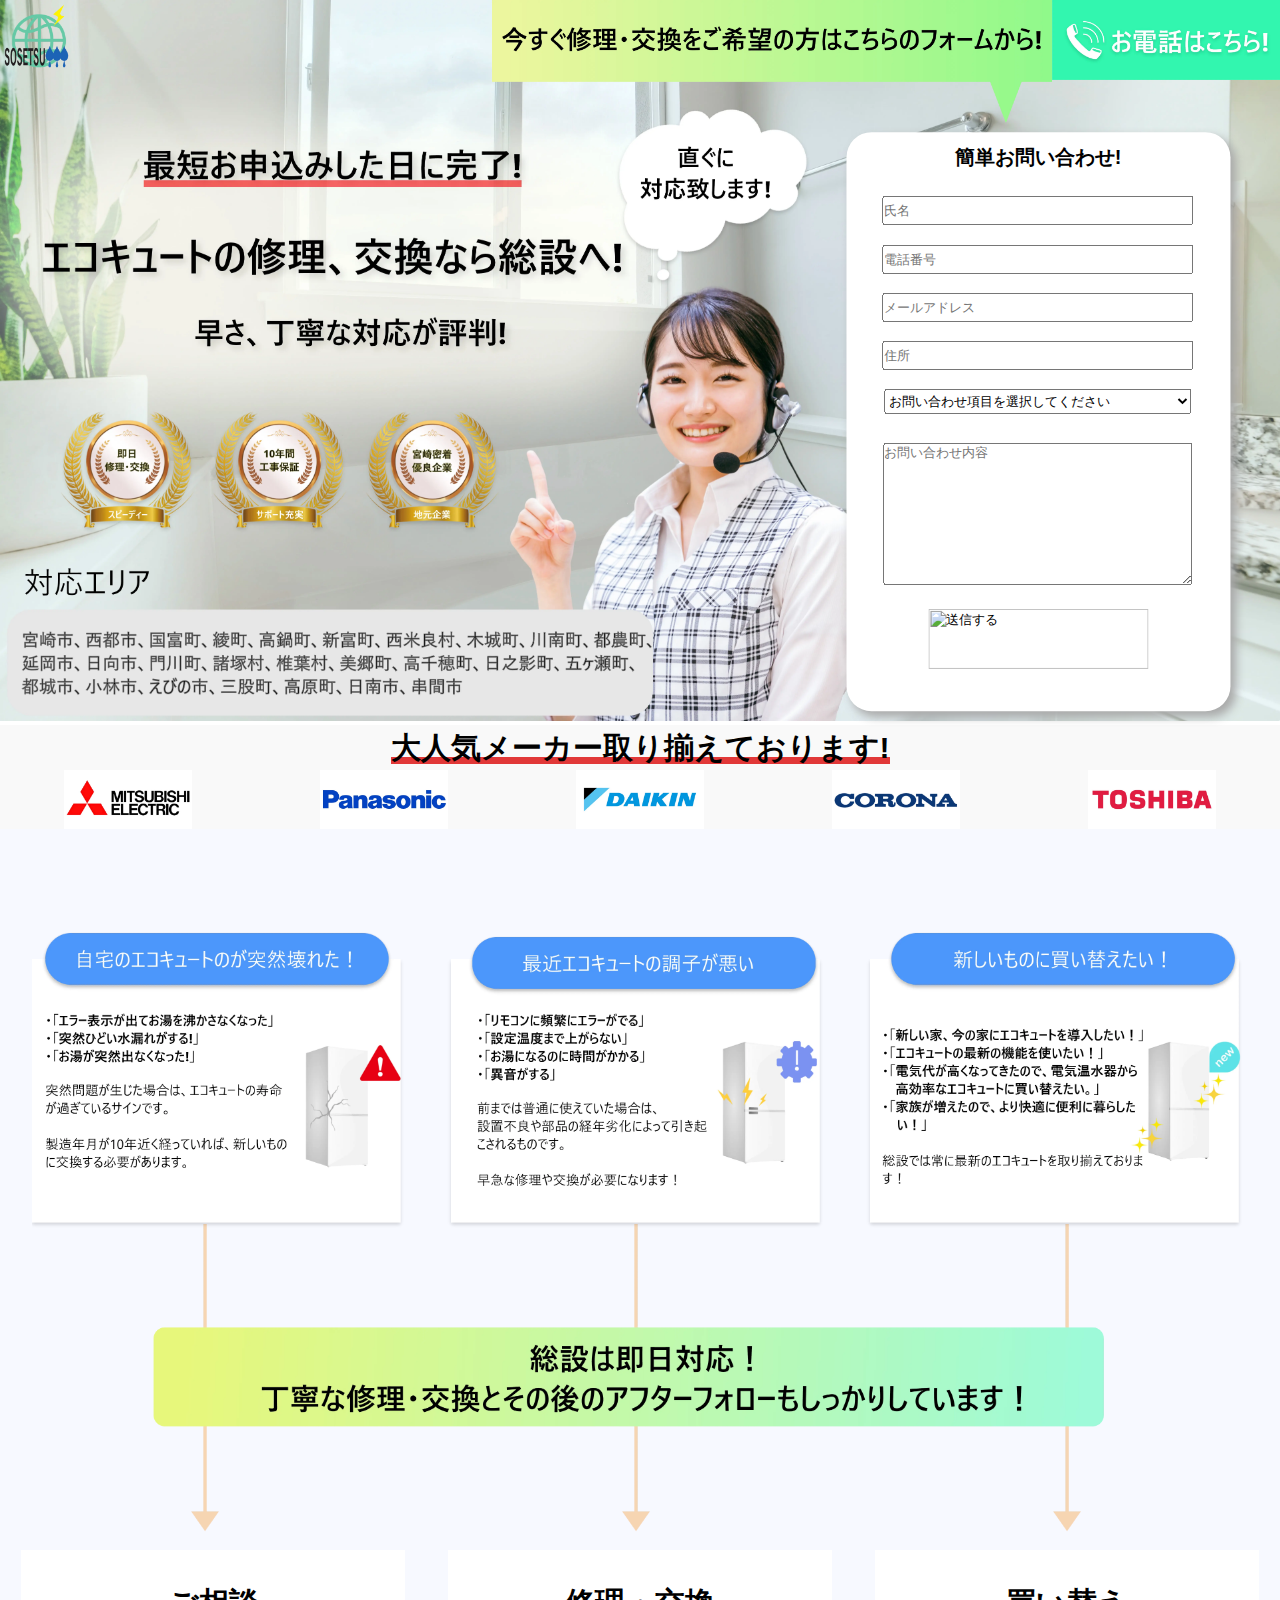
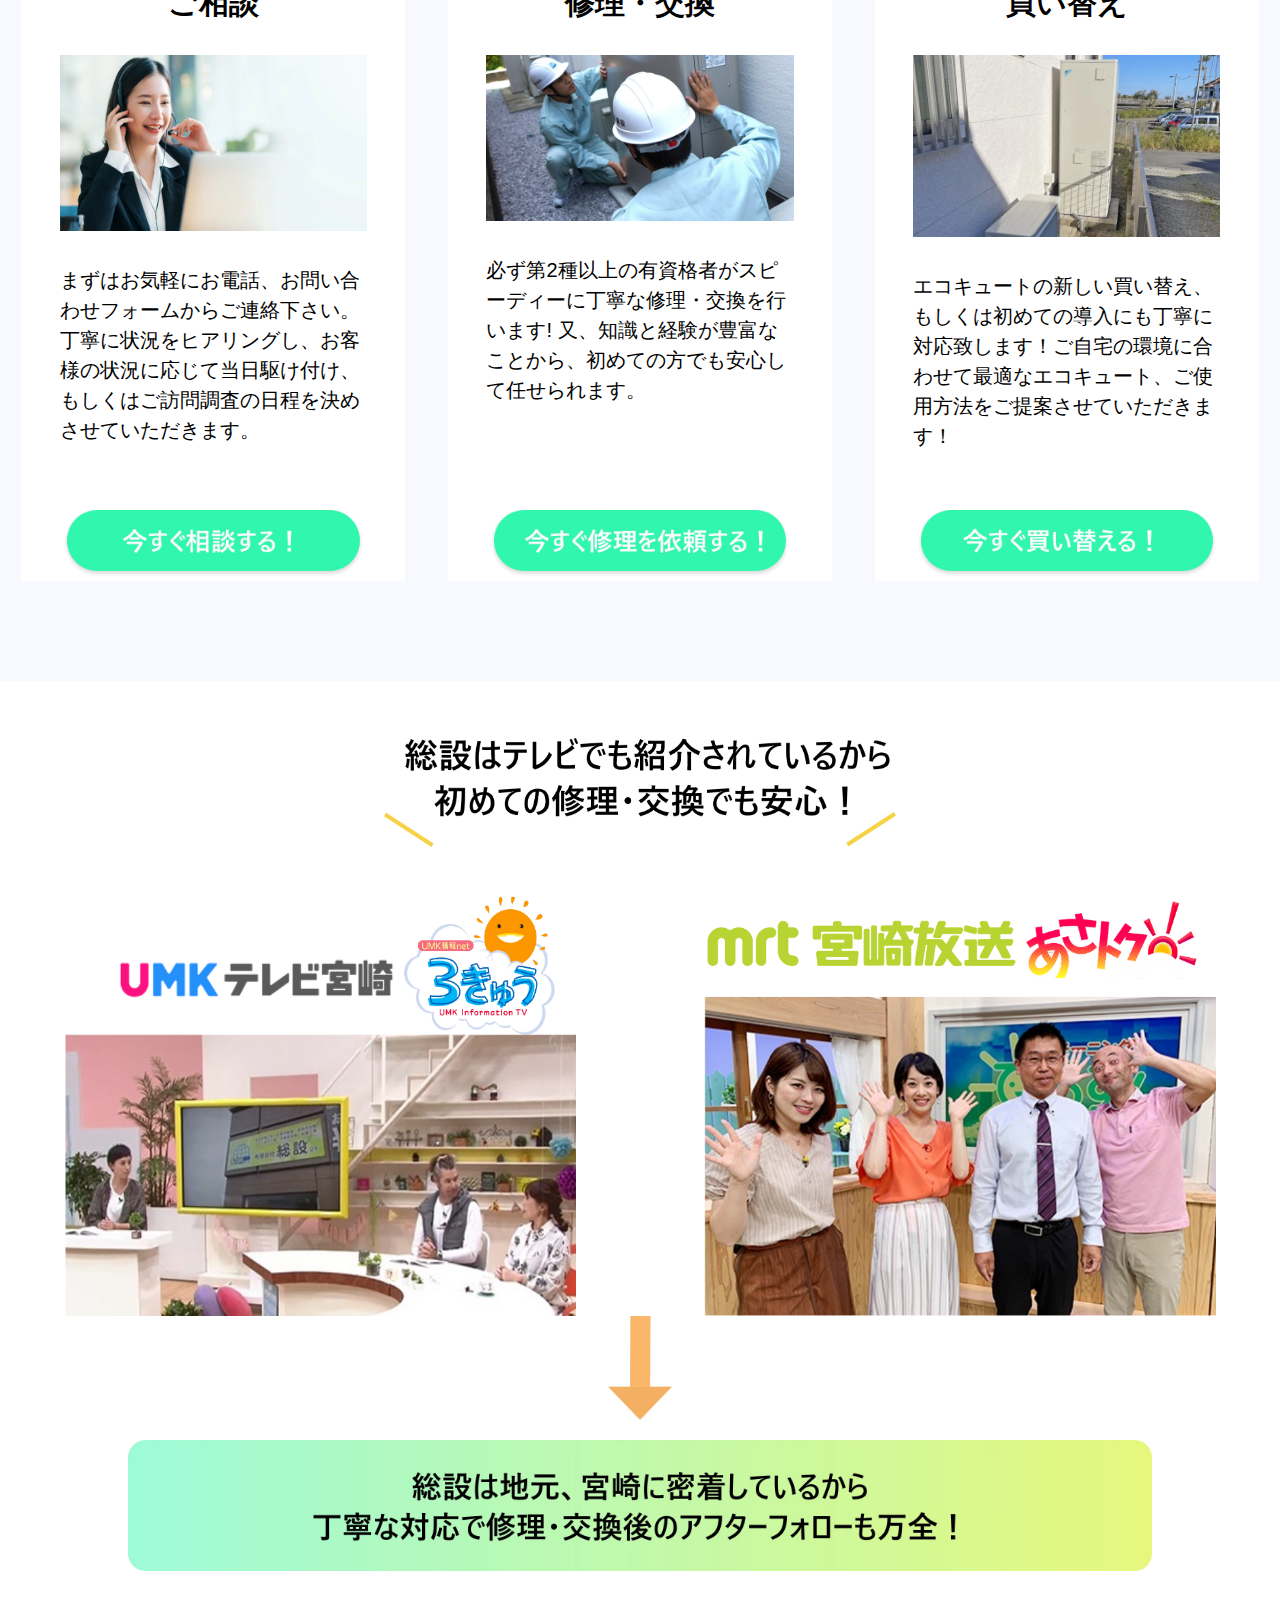
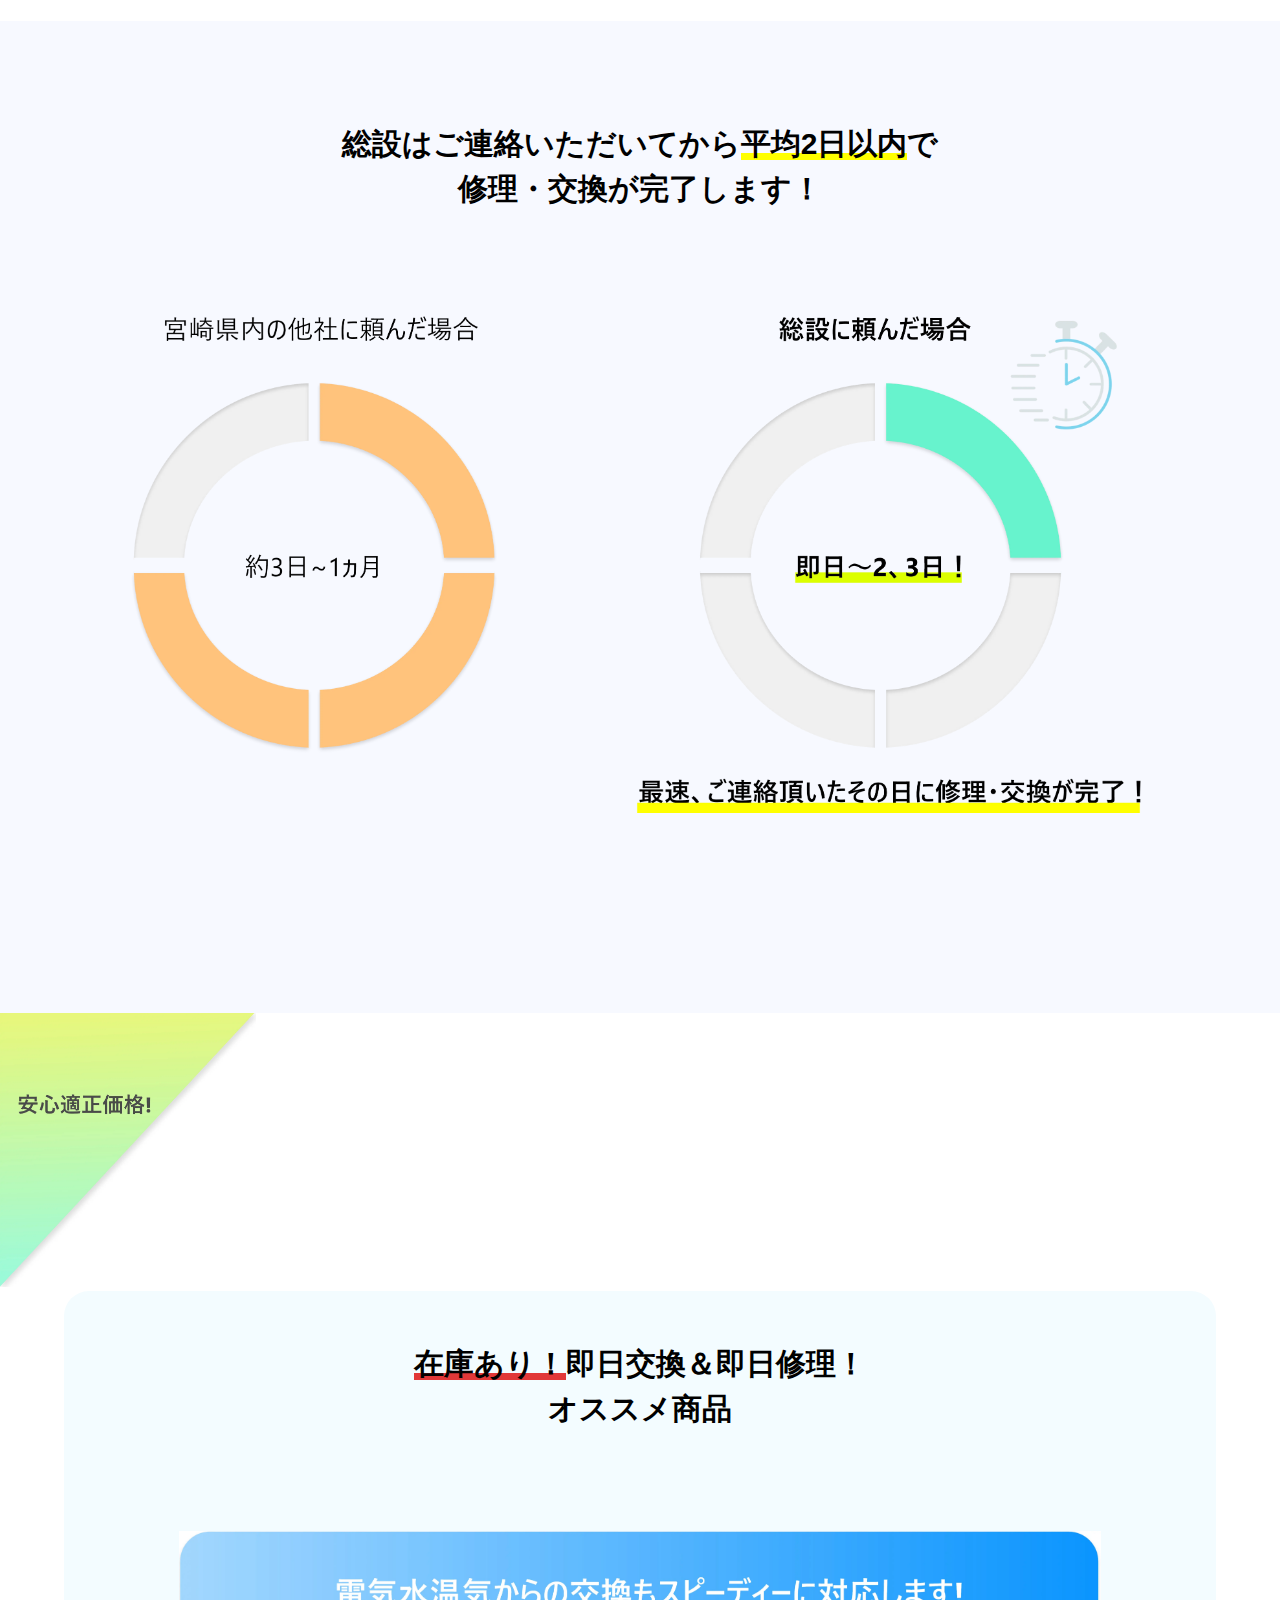
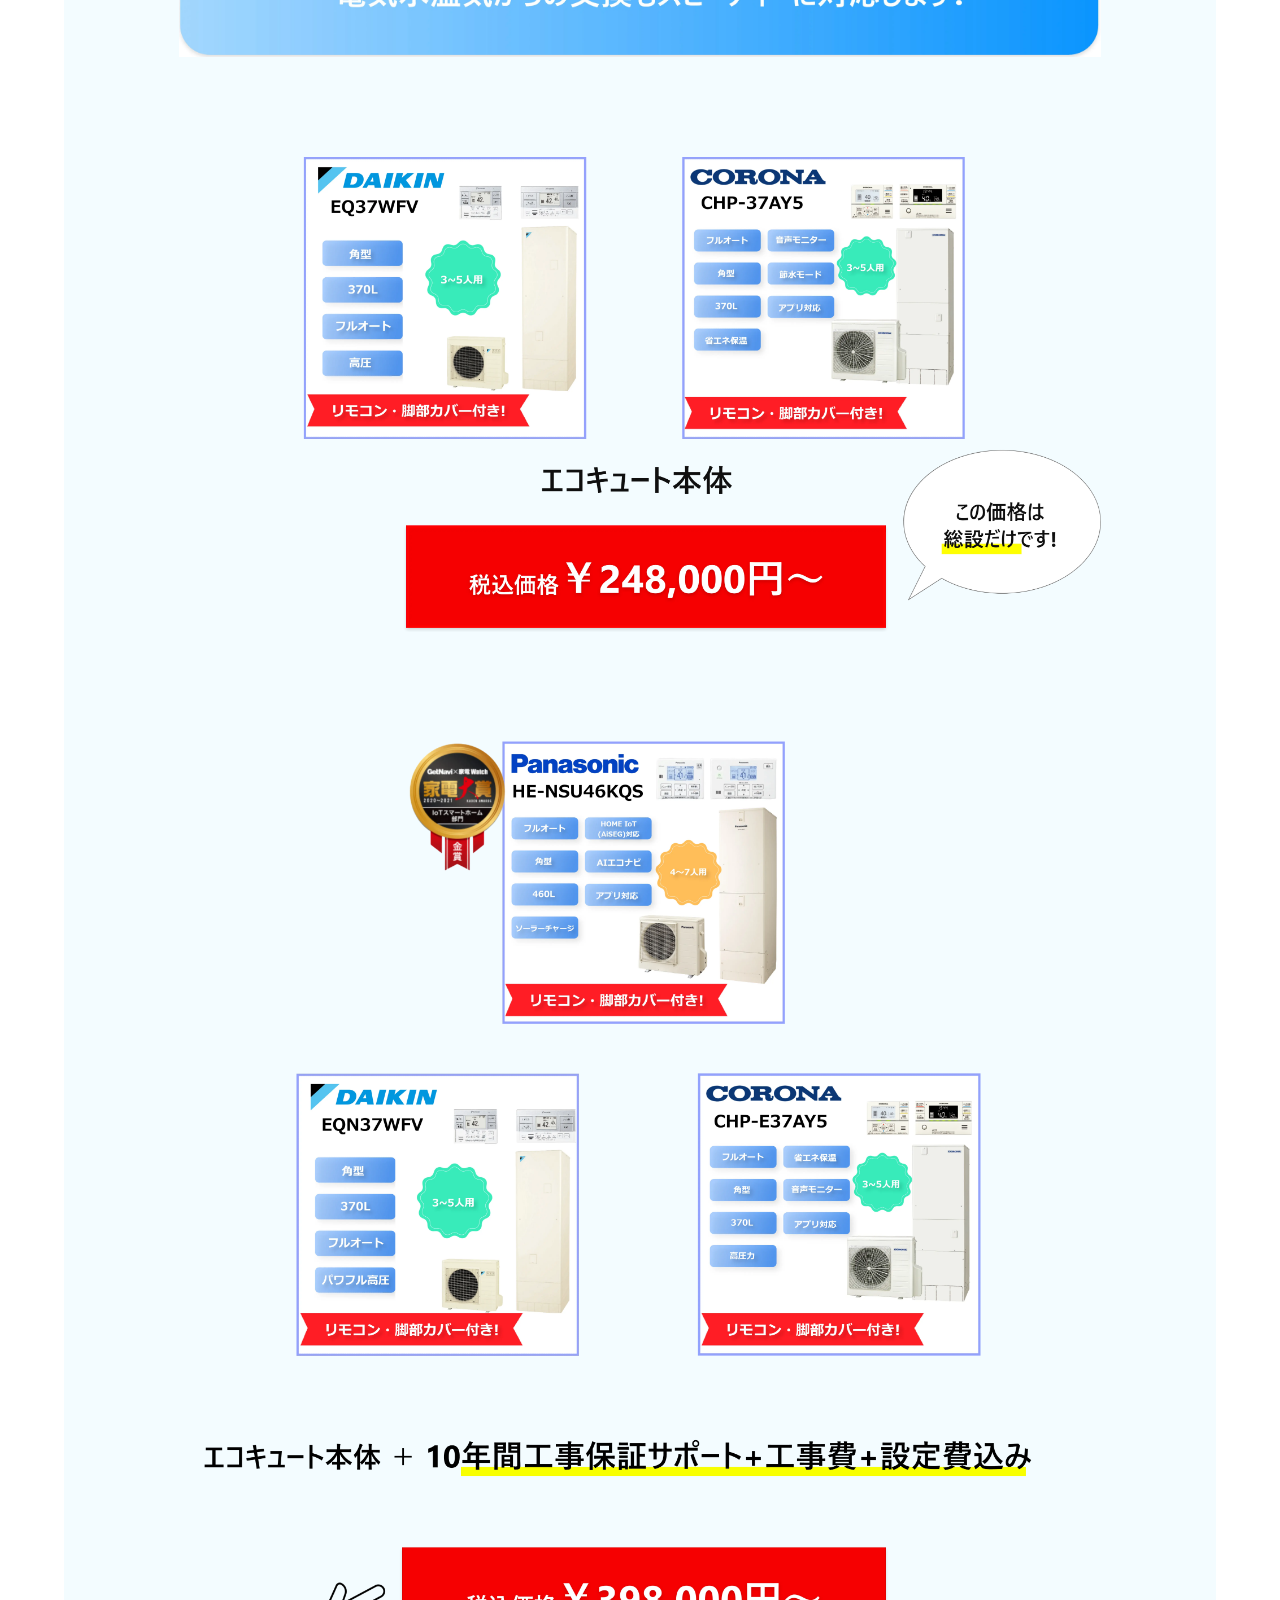
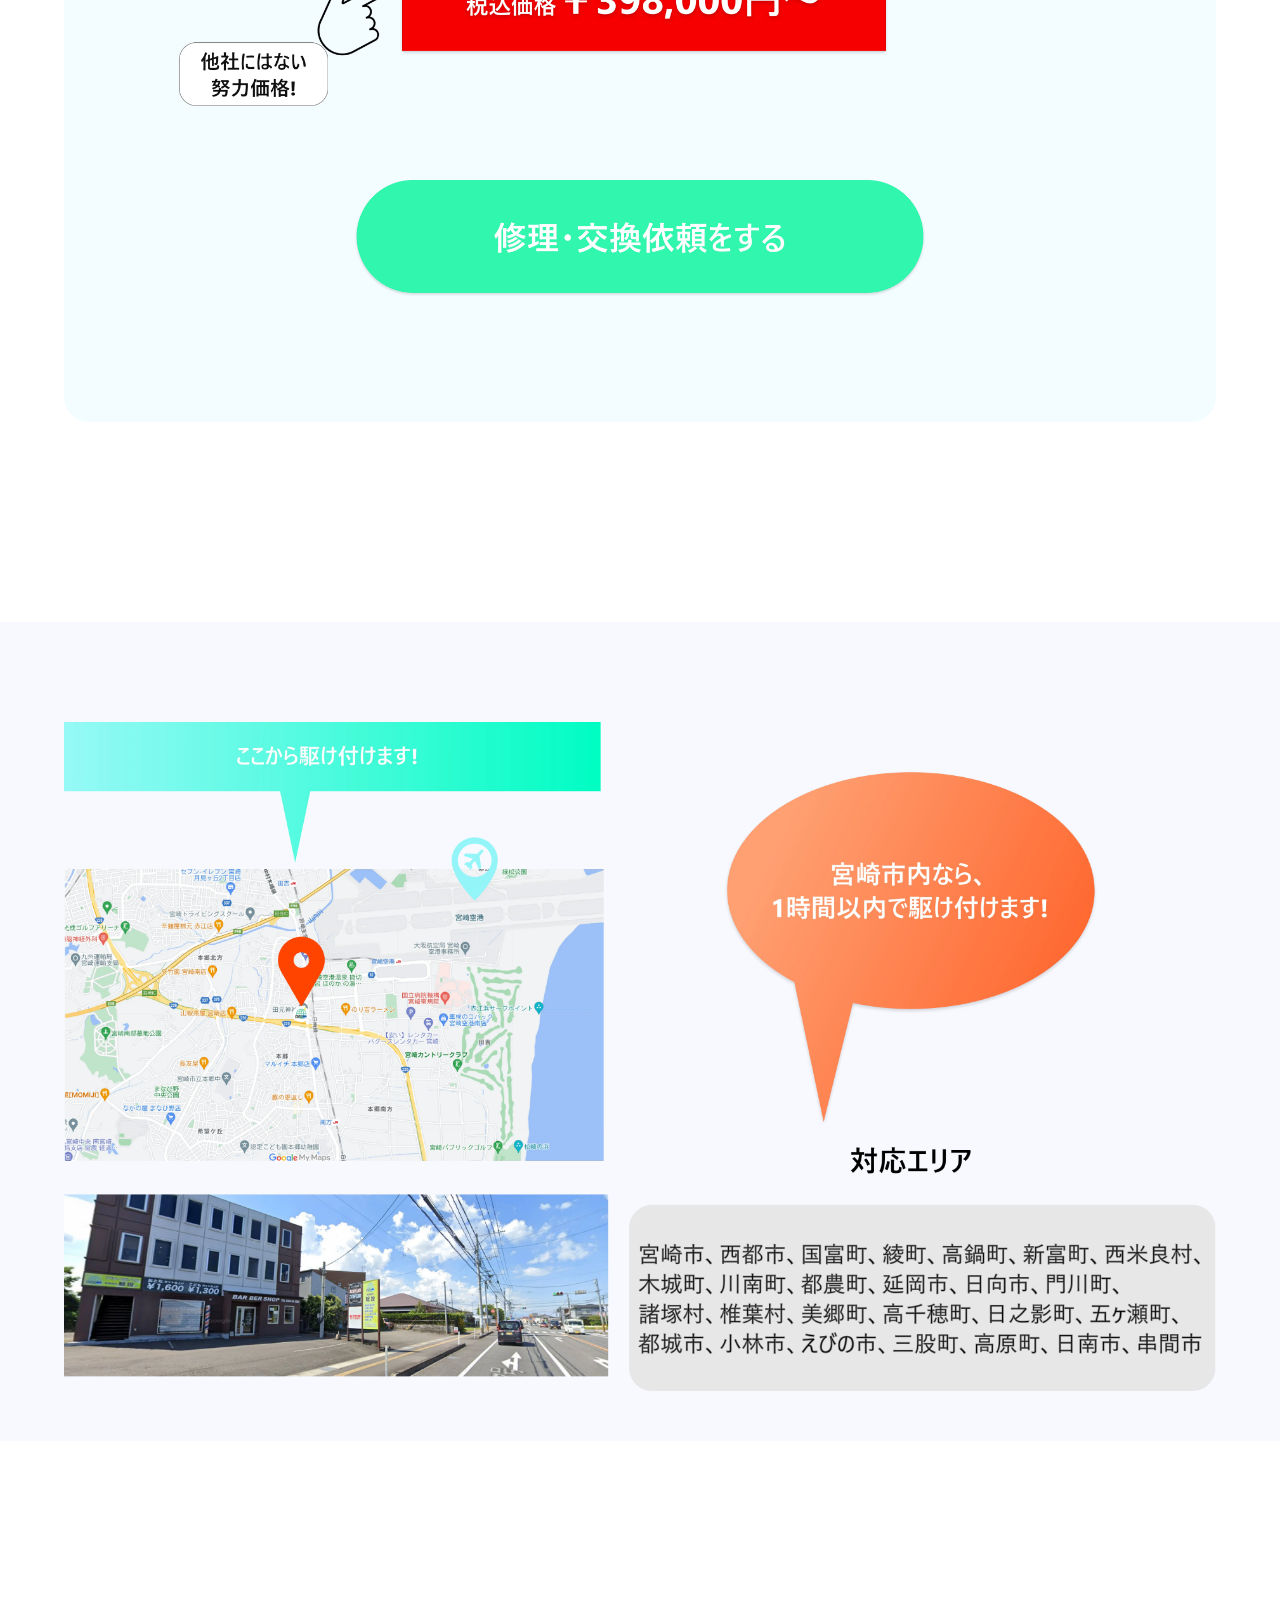
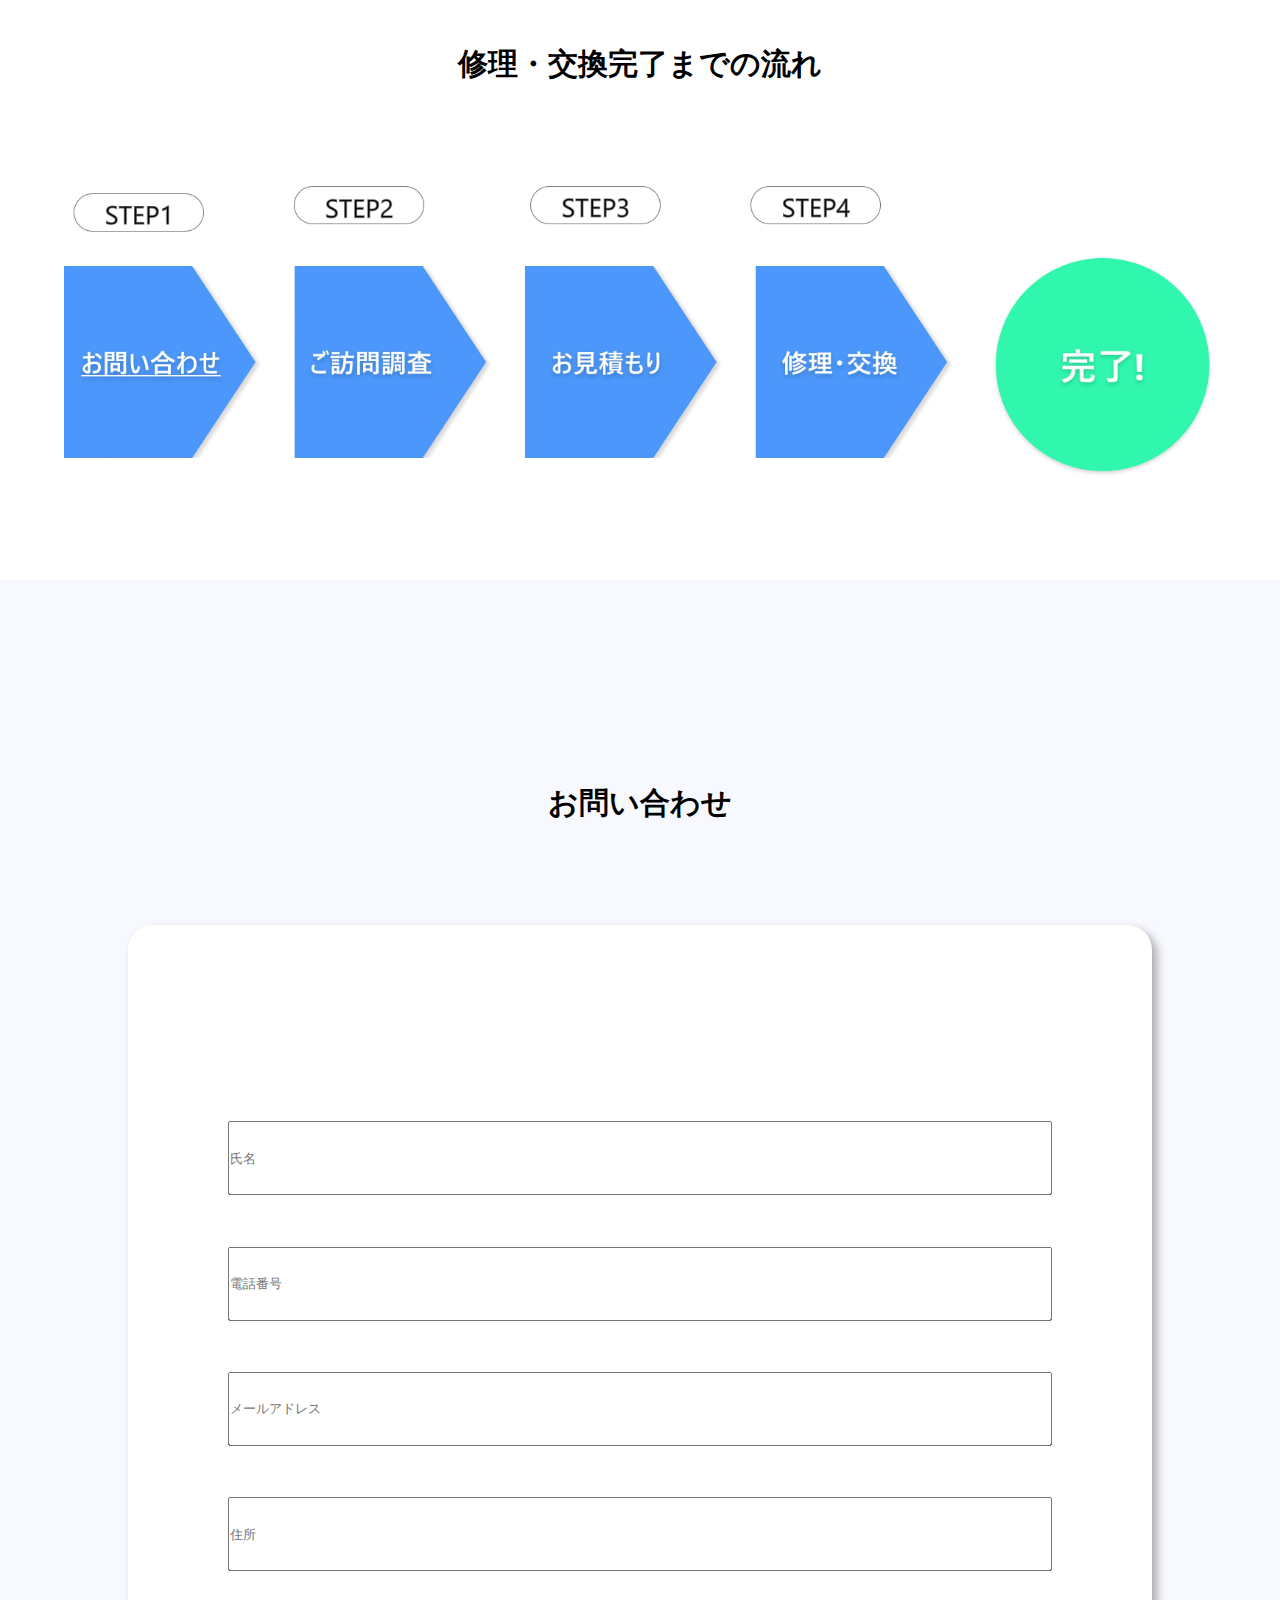
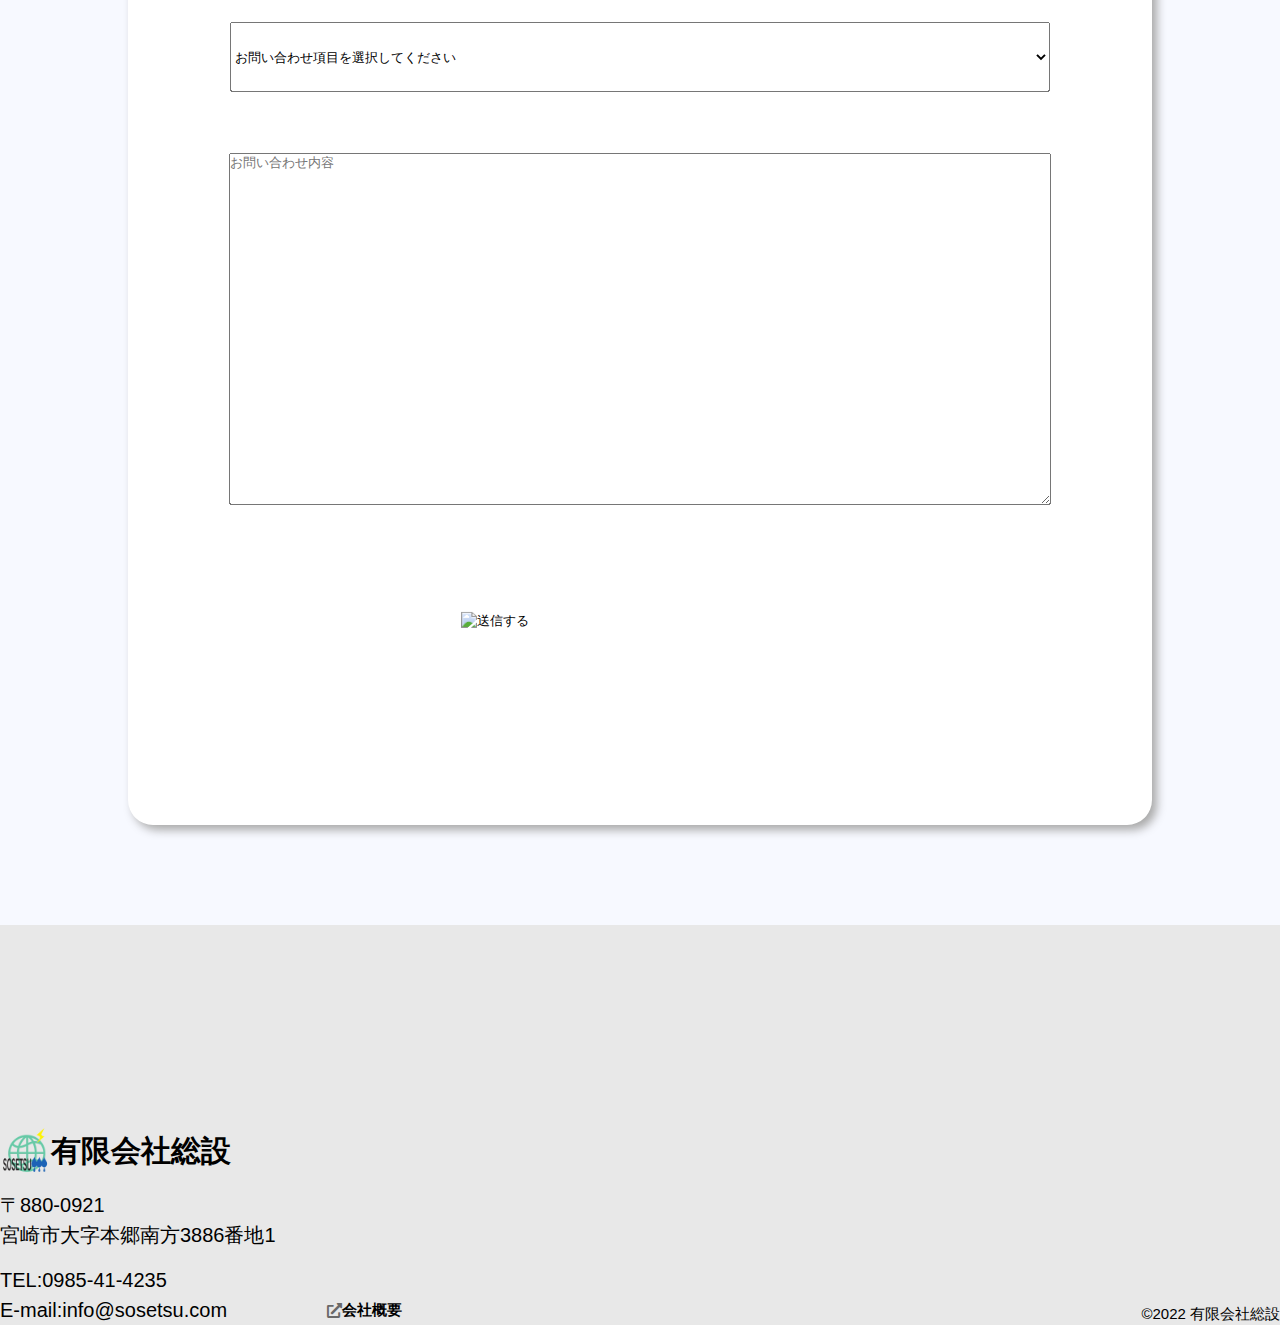
==== index.html @ 05985a40 "Add files via upload" ====
<!DOCTYPE html>
<html lang="en">
<head>
    <meta charset="UTF-8">
    <meta http-equiv="X-UA-Compatible" content="IE=edge">
    <meta name="viewport" content="width=device-width">
    <title>Document</title>
    <link rel="stylesheet" href="css/html5-reset.css"> 
    <link rel="stylesheet" href="css/index.css">
    <link rel="stylesheet" href="css/responsive.css">
    <link rel="stylesheet" href="https://cdnjs.cloudflare.com/ajax/libs/font-awesome/5.11.0/css/all.min.css"/>
</head>
<body>
    



<div class="fastview">
    <img src="images/logo.webp" class="logo">
<header>
   
    <div class="fastview-right">
        <img src="images/firstview-speechbubble.webp" class="firstview-speechbubble">
        <a href="tel:0985-41-4235"><img src="images/cv-phone-firstview.webp" class="cv-phone-firstview"></a>
    </div>
    <div class="fastview-right-sp">
        <a href="tel:0985-41-4235"><img src="images/cv-phone-sp.webp" class="cv-phone-sp"></a>
        <a href="#ca-contact"><img src="images/cv-fv-sp.webp" class="cv-fv-sp"></a>
    </div>
</header>



   <img src="images/fastview.webp" class="pic-fastview">
   <img src="images/fastview-sp.webp" class="pic-fastview-sp">

   <div class="fv-contact">
    <p class="title-fv-contact">簡単お問い合わせ!</p>
    <form  method="post" class="fv-form" action="mail.php" >

    <div class="fv-form-name">
        <input type="text" id="userName"  class="fv-userName" name="お名前" required="required"  placeholder="氏名">
    </div>

    <div class="fv-phone-number">
        <input type="tell" id="tell"  class="fv-tell" name="TEL"   placeholder="電話番号">
    </div>

    <div class="fv-form-mail">
        <input type="email" id="email"  class="fv-email" name="メールアドレス" required="required"  placeholder="メールアドレス">
    </div>

    <div class="fv-address">
        <input type="text" id="address" class="fv2-address" name="住所"  placeholder="住所">
    </div>
  
    <select name="example" class="fv-select" required>
        <option value="">お問い合わせ項目を選択してください</option>
        <option>選択肢のサンプル1</option>
        <option>選択肢のサンプル2</option>
        <option>選択肢のサンプル3</option>
        <option>選択肢のサンプル4</option>
        <option>選択肢のサンプル5</option>
        </select>

    <div class="fv-form-contens">
      <textarea id="content" class="fv-content" name="" required="required" placeholder="お問い合わせ内容"></textarea>
    </div>

    <div class="fv-p-form__btn">
      <input type="image"  src="images/fv-form-btn.webp" value="送信する" class="fv-form-btn btn-green-color formBtn" id="confirmBtn">
    </div>

    </form>
</div>


</div>








<div class="maker-area">
    <p class="title-maker-box"><span class="underline-red">大人気メーカー取り揃えております!</span></p>

    <div class="maker-box">
        <img src="images/maker-mitubishi.webp" class="maker-logo">
        <img src="images/maker-panasonic.webp" class="maker-logo">
        <img src="images/maker-daikin.webp" class="maker-logo">
        <img src="images/maker-corona.webp" class="maker-logo">
        <img src="images/maker-toshiba.webp" class="maker-logo">
    </div>
</div>




<div class="contact-area-sp">
<img src="images/speechbubble-sp.webp" class="pic-speechbubble-sp">

<div class="contact-sp">
    <p class="title-contact-sp">簡単お問い合わせ!</p>
    <form  method="post" class="form-sp" action="mail.php" >

    <div class="form-name-sp">
        <input type="text" id="userName"  class="userName-sp" name="お名前" required="required"  placeholder="氏名">
    </div>

    <div class="phone-number-sp">
        <input type="tell" id="tell"  class="tell-sp" name="TEL"   placeholder="電話番号">
    </div>

    <div class="form-mail-sp">
        <input type="email" id="email"  class="email-sp" name="メールアドレス" required="required"  placeholder="メールアドレス">
    </div>

    <div class="address1-sp">
        <input type="text" id="address" class="address-sp" name="住所"  placeholder="住所">
    </div>
  
    <select name="example" class="select-sp" required>
        <option value="">お問い合わせ項目を選択してください</option>
        <option>エコキュートの修理に関して</option>
                <option>エコキュートの交換に関して</option>
                <option>エコキュートの買い替えに関して</option>
                <option>電気水温気からの交換に関して</option>
                <option>その他ご相談</option>
        </select>

    <div class="form-contens-sp">
      <textarea id="content" class="content-sp" name="" required="required" placeholder="お問い合わせ内容"></textarea>
    </div>

    <div class="p-form__btn-sp">
      <input type="image" src="images/form-btn-sp.png" value="送信する" class="form-btn-sp btn-green-color formBtn" id="confirmBtn">
    </div>

    </form>
</div>




</div>





<section id="service-area">
    <img src="images/problem-for-solution.webp" class="problem-for-solution">
    <img src="images/problem-for-solution-sp.webp" class="problem-for-solution-sp">
<div class="service-box">

    <div class="service-box-item">
        <h3 class="service-title">ご相談</h3>
        <img src="images/service1.webp" class="pic-service">
        <p class="service-description">まずはお気軽にお電話、お問い合わせフォームからご連絡下さい。丁寧に状況をヒアリングし、お客様の状況に応じて当日駆け付け、もしくはご訪問調査の日程を決めさせていただきます。
        </p>
        <a href="#ca-contact"><img src="images/cv-service1.webp" class="cv-service"></a>
    </div>

    <div class="service-box-item">
        <h3 class="service-title">修理・交換</h3>
        <img src="images/service2.webp" class="pic-service">
        <p class="service-description">必ず第2種以上の有資格者がスピーディーに丁寧な修理・交換を行います!
            又、知識と経験が豊富なことから、初めての方でも安心して任せられます。
            </p>
            <a href="#ca-contact"><img src="images/cv-service2.webp" class="cv-service"></a>
    </div>

    <div class="service-box-item">
        <h3 class="service-title">買い替え</h3>
        <img src="images/service3.webp" class="pic-service">
        <p class="service-description">エコキュートの新しい買い替え、もしくは初めての導入にも丁寧に対応致します！ご自宅の環境に合わせて最適なエコキュート、ご使用方法をご提案させていただきます！</p>
        <a href="#ca-contact"><img src="images/cv-service3.webp" class="cv-service"></a>
    </div>

</div>
</section>

<section id="introduce-area">
    <img src="images/title-introduce.webp" class="title-introduce">
    <div class="pic-introduce-box">
        <img src="images/umk.png" class="pic-introduce">
        <img src="images/mrt.png" class="pic-introduce">
    </div>
    <img src="images/pic-introduce-sp.webp" class="pic-introduce-sp">

    <img src="images/down-arrow-orange.webp" class="down-arrow-orange">

  <img src="images/text-summary-point.webp" class="pic-text-summary-point">

</section>


<section id="strong-point">
    <h2 class="section-title-strong-point">総設はご連絡いただいてから<span class="underline-yellow">平均2日以内</span>で<br>修理・交換が完了します！</h2>
<img src="images/time-strongpoint.webp" class="pic-time">
</section>


<section id="introduce-product">
<img src="images/triangle-introduce-product.webp" class="triangle-introduce-product">

<div class="inner-introduce-product">

<h2 class="section-title-introduce-product"><span class="underline-red">在庫あり！</span>即日交換＆即日修理！<br>オススメ商品</h2>
<img src="images/summary-introduce-product.webp" class="summary-introduce-product">
<img src="images/pic-main-introduce-product.webp" class="pic-main-introduce-product">

<a href="#ca-contact"><img src="images/btn-cv.webp" class="btn-cv"></a>

</div>
</section>


<section id="map-area">
<img src="images/pic-map-area.webp" class="pic-map-area">
<img src="images/pic-map-area-sp.webp" class="pic-map-area-sp">
</section>


<section id="flow">
   <h2 class="section-title-flow">修理・交換完了までの流れ</h2>
   <img src="images/pic-flow.webp" class="pic-flow">
    </section>

    <section id="contact">
        <h2 class="section-title-contact">お問い合わせ</h2>

        <div class="ca-contact" id="ca-contact">
            <form  method="post" class="ca-form" action="mail.php" >
    
            <div class="ca-form-name">
                <input type="text" id="userName" class="ca-userName" name="お名前" required="required"  placeholder="氏名">
            </div>
    
            <div class="ca-phone-number">
                <input type="tell" id="tell" class="ca-tell" name="TEL"   placeholder="電話番号">
            </div>
    
            <div class="ca-form-mail">
                <input type="email" id="email" class="ca-email" name="メールアドレス" required="required"  placeholder="メールアドレス">
            </div>
    
            <div class="ca-address">
                <input type="text" id="address" class="ca2-address" name="住所"  placeholder="住所">
            </div>
          
            <select class="ca-select" name="example" required>
                <option value="">お問い合わせ項目を選択してください</option>
                <option>エコキュートの修理に関して</option>
                <option>エコキュートの交換に関して</option>
                <option>エコキュートの買い替えに関して</option>
                <option>電気水温気からの交換に関して</option>
                <option>その他ご相談</option>
                </select>

            <div class="ca-form-contens">
              <textarea id="content"  class="ca-content" name="" required="required" placeholder="お問い合わせ内容"></textarea>
            </div>
    
            <div class="ca-p-form__btn">
              <input type="image" src="images/ca-form-btn.webp" value="送信する" class="ca-form-btn btn-green-color formBtn" id="confirmBtn">
            </div>
      
            </form>
        </div>
         </section>


<footer>
    <div class="footer-left">
        <div class="flex-footer1">
        <img src="images/logo.webp" class="logo-footer">
        <p class="company-name">有限会社総設</p>
    </div>
        <br>
        <p class="access">〒880-0921
            <br>宮崎市大字本郷南方3886番地1</p>
            <br>
        <p class="tel-number"><a href="tel:0985-41-4235">TEL:0985-41-4235</a></p>

        <div class="flex-footer2">
            <p class="e-mail-address"><a href="mailto:info@sosetsu.com">E-mail:info@sosetsu.com</a></p>
            <a href="https://www.sosetsu.com/about/"><span class="sp-footer-bottom"><i class="fas fa-external-link-alt"></i><p class="rink">会社概要</p></span></a>
        </div>

    </div>

    <p class="copyright">&copy;2022 有限会社総設</p>

</footer>



<!--[if lt IE 9]>
<script src="js/html5.js"></script>
<![endif]-->
<script src="js/jquery-3.6.1.min.js"></script>
<script src="js/index.js"></script>
</body>
</html>
---- css/index.css ----
@charset "utf-8";
*{
    margin: 0;
    padding: 0;
}
html{
    font-size: 62.5%;
}
body {
    font-family:"游ゴシック体","Yu Gothic",YuGothic,"ヒラギノ角ゴ Pro","Hiragino Kaku Gothic Pro","メイリオ",Meiryo,sans-serif;
    color: #fff;
        line-height:1.5;
}
a{
    text-decoration: none;
    color: black;
}
p{
    color: black;
}
.underline-red{
    background: linear-gradient(transparent 80%, #E13838 80%);
}
.underline-yellow{
    background: linear-gradient(transparent 80%, #FFFF00 80%);
}



header{
position: absolute;
height: 10%;
top: 0%;
    width: 100%;
    z-index: 2;
}

.logo{
    position: absolute;
    top: 0%;
    left: 0%;
    transform: translate(-0%,-0%);
height: 10%;
width: auto;
z-index: 3;
}
.firstview-speechbubble{
height: 170%;
margin: 0;
}
.cv-phone-firstview{
margin: 0;
height: 110%;
}
.cv-phone-firstview:hover{
       height: 113%;
       opacity: 0.7;
    }






.fastview{
    position: relative;
    width: 100%;
    height: 100%;
}

.fastview-right{
    height: 100%;
    display: flex;
    position: absolute;
    right: 0;
}
.fastview-right-sp{
    display: none;
}

.pic-fastview{
    width: 100%;  
}

.pic-fastview-sp{
    display: none;
}





.fv-contact{
    position: absolute;
    bottom: 1%;
    right: 3%;
    transform: translate(-3%,-1%);
    width: 30%;
    height: 80%;
    background-color: #ffffff;
    border-radius: 25px;
    box-shadow: 5px 5px 10px  darkgray;
}
.title-fv-contact{
    font-size: clamp(0.8rem, 0.571rem + 1.14vw, 2rem);
    font-weight: bold;
    text-align: center;
    margin-top: 1rem;
}
.fv-form{
    width: 100%;
    position: absolute;
    top: 60%;
    left: 50%;
    transform: translate(-50%, -60%);
    text-align: center;
}
.fv-userName,.fv-email,.fv-tell,.fv2-address{
    width: 80%;
    height: 35px;
    margin-bottom: 5%;
}
.fv-select{
    width: 80%;
    height: 35px;
    margin-bottom: 5%;
}
.fv-content{
    width: 80%;
    height: 170px;
    margin-top: 10px;  
}


.fv-form-btn{
    margin-top: 5%;
    width: 70%;
}
.fv-form-btn:hover{
    opacity: 0.7;
}


















.maker-area{
    width: 100%;
    height: auto;
    background-color: #F9F9F9;
}
.title-maker-box{
   font-size: clamp(1rem, 0.619rem + 1.9vw, 3rem);
    font-weight: bold;
    text-align: center;
}
.maker-box{
    width: 100%;
    display: flex;
    justify-content: space-around;
}
.maker-logo{
  width: 10%;
}







.contact-area-sp{
    display: none;
}
.pic-speechbubble-sp{
    display: none;
}











#service-area{
    width: 100%;
    height: auto;
    background-color: rgba(227, 235, 255, 0.28);
    text-align: center;
}
.problem-for-solution{
    width: 95%;
    margin-top: 10rem;
}
.problem-for-solution-sp{
    display: none;
}


.service-box{
    width: 100%;
    height: auto;
    display: flex;
    justify-content: space-around;
}
.service-box-item{
  position: relative;
    width: 30%;
    background-color: #ffffff;
    text-align: center;
    margin-bottom: 10rem;  
}

.service-title{
    font-size: clamp(1rem, 0.619rem + 1.9vw, 3rem);
    font-weight: bold;
    color: black;
    margin: 3rem 0rem 3rem;
}
.pic-service{
    width: 80%;
}
.service-description{
    font-size: clamp(0.5rem, 0.214rem + 1.43vw, 2rem);
    width: 80%;
    margin: 3rem auto 13rem auto;
    text-align: start;

}
.cv-service{
    width: 80%;
   position: absolute;
   bottom: 0%;
   left: 50%;
   transform: translate(-50%,-0%);
}
.cv-service:hover{
   width: 83%;
   opacity: 0.7;
}

#introduce-area{
    width: 100%;
    height: auto;
}
.title-introduce{
    width:auto;
    display: block;
    margin-left: auto;
    margin-right: auto;
    margin-top: 5rem;
    margin-bottom: 5rem;
    width: 40%;
}
.pic-introduce-box{
    width: 100%;
    height: auto;
    display: flex;
    justify-content: space-around;
}
.pic-introduce{
    width: 40%;
    height: auto;
}
.pic-introduce-sp{
    display: none;
}
.down-arrow-orange{
    width: auto;
    display: block;
    margin-left: auto;
    margin-right: auto;
    width: 5%;
}

.pic-text-summary-point{
   display: block;
   width: 80%;
    margin-left: auto;
    margin-right: auto;
    margin-top: 2rem;
    margin-bottom: 5rem;
}

#strong-point{
    width: 100%;
    height: auto;
    background-color: rgba(227, 235, 255, 0.28);
}
.section-title-strong-point{
    font-size: clamp(1rem, 0.619rem + 1.9vw, 3rem);
    font-weight: bold;
    color: black;
    text-align: center;
    padding: 10rem 0rem 10rem;

}
.pic-time{
    display: block;
    width: 80%;
    margin-left: auto;
    margin-right: auto;
    padding-bottom: 20rem;
}


#introduce-product{
    position: relative;
    width: 100%;
    height: auto;
    padding-bottom: 20rem;
    background-color: #ffffff;
   
}

.triangle-introduce-product{
    top: 0%;
    left: 0%;
    transform: translate(-0%,-0%);
    width: 20%;
}

.inner-introduce-product{
    position: relative;
    margin-left: auto;
    margin-right: auto;
    background-color: #F3FCFF;
    width: 90%;
    border-radius: 25px;
    padding-bottom: 20rem;
}
.section-title-introduce-product{
    font-size: clamp(1rem, 0.619rem + 1.9vw, 3rem);
    font-weight: bold;
    color: black;
    text-align: center;
    padding: 5rem 0rem 10rem; 
}
.summary-introduce-product{
    display: block;
    width: 80%;
    margin-left: auto;
    margin-right: auto;
    margin-bottom: 10rem;
}
.pic-main-introduce-product{
    display: block;
    width: 80%;
    margin-left: auto;
    margin-right: auto;
    margin-bottom: 10%;
}
.btn-cv{
   position: absolute;
   bottom: 5%;
   left: 50%;
   transform: translate(-50%,-5%);
    width: 50%;
    
}
.btn-cv:hover{
    width: 53%;
    opacity: 0.7;
}

#map-area{
    width: 100%;
    height: auto;
    padding: 10rem 0rem 5rem;
    background-color: rgba(227, 235, 255, 0.28);
}
.pic-map-area{
    display: block;
    width: 90%;
    margin-left: auto;
    margin-right: auto;
}
.pic-map-area-sp{
    display: none;
}


.section-title-flow{
    font-size: clamp(1rem, 0.619rem + 1.9vw, 3rem);
    font-weight: bold;
    color: black;
    text-align: center;
    padding: 10rem 0rem 10rem;
}
#flow{
    width: 100%;
    height: auto;
    padding: 10rem 0rem 10rem;
    background-color: #ffffff;
}

.pic-flow{
    display: block;
    width: 90%;
    margin-left: auto;
    margin-right: auto;
}



.section-title-contact{
    font-size: clamp(1rem, 0.619rem + 1.9vw, 3rem);
    font-weight: bold;
    color: black;
    text-align: center;
    padding: 10rem 0rem 10rem;
}
#contact{
    width: 100%;
    height: auto;
    padding: 10rem 0rem 10rem;
    background-color: rgba(227, 235, 255, 0.28);
}




.ca-contact{
    position: relative;
    width: 80%;
    height: 1500px;
    margin-right: auto;
    margin-left: auto;
    background-color: #ffffff;
    border-radius: 25px;
    box-shadow: 5px 5px 10px  darkgray;
}
.ca-form{
    width: 100%;
    position: absolute;
    top: 50%;
    left: 50%;
    transform: translate(-50%, -50%);
    text-align: center;
}
.ca-userName,.ca-email,.ca-tell,.ca2-address{
    width: 80%;
    height: 70px;
    margin-bottom: 5%;
    
}
.ca-select{
    width: 80%;
    height: 70px;
    margin-bottom: 5%;
}
.ca-content{
    width: 80%;
    height: 350px;
    margin-top: 10px;  
}

.ca-p-form__btn{
    margin-top: 10%;
}
.ca-form-btn{
width: 35%;
}
.ca-form-btn:hover{
    opacity: 0.7;
}


footer{
    position: relative;
    width: 100%;
    height: 400px;
    background-color: #E8E8E8;
}

.footer-left{
    position: absolute;
    bottom: 0%;
    left: 0%;
    transform: translate(-0%,-0%);
    width: 80%;
}
.flex-footer1{
    display: flex;
    width: 100%;
    align-items:center;
}
.logo-footer{
    width: 5%;
}
.flex-footer2{
    display: flex;
    width: 100%;
    align-items:center;
}


.company-name{
    font-size: clamp(1rem, 0.619rem + 1.9vw, 3rem);
    font-weight: bold;
}
.access,.e-mail-address,.tel-number{
    font-size: clamp(1.2rem, 1.048rem + 0.76vw, 2rem);
    font-weight:500;
}
.e-mail-address{
    margin-right: 10rem;
}
.sp-footer-bottom{
    display: flex;
    align-items: center;
}
.rink{
    font-size: clamp(1rem, 0.905rem + 0.48vw, 1.5rem);
    font-weight: bold;
}
.fa-external-link-alt{
    color: dimgray;
    font-size:clamp(1rem, 0.905rem + 0.48vw, 1.5rem);
}


.copyright{
    position: absolute;
    bottom: 0%;
    right: 0%;
    transform: translate(-0%,-0%);
    font-size: clamp(0.7rem, 0.548rem + 0.76vw, 1.5rem);
}
---- css/responsive.css ----
@media (max-width: 1500px){
    .fv-userName,.fv-email,.fv-tell,.fv2-address{
        height: 25px;
    }
    .fv-select{
        height: 25px;
    }
    .fv-content{
        height: 140px; 
    }
    .fv-form-btn{
        width: 220px;
        height: 60px;
    }
}

@media (max-width: 1200px){
    .fv-userName,.fv-email,.fv-tell,.fv2-address{
        height: 20px;
    }
    .fv-select{
        height: 20px;
    }
    .fv-content{
        height: 120px; 
    }
    .fv-form-btn{
        width: 200px;
        height: 50px;
    }

}

@media (min-width:900px) and (max-width: 1025px){
    .fv-content{
        height: 100px; 
    }
    .fv-form-btn{
        width: 180px;
        height: 40px;
    }
   
}

@media (orientation:landscape) and (max-width:1025px){

    .fv-content{
        height: 100px; 
    }
    .fv-form-btn{
        width: 180px;
        height: 40px;
    }
    
}

@media (max-width: 900px){
    .fv-userName,.fv-email,.fv-tell,.fv2-address{
        height: 15px;
    }
    .fv-select{
        height: 15px;
    }
    .fv-content{
        height: 80px; 
    }
    .fv-form-btn{
        width: 160px;
        height: 30px;
    }
    .ca-contact{
        height: 1200px;
    }
}

@media (orientation:landscape) and (max-width:900px){
    .fv-userName,.fv-email,.fv-tell,.fv2-address{
        height: 15px;
    }
    .fv-select{
        height: 15px;
    }
    .fv-content{
        height: 80px; 
    }
    .fv-form-btn{
        width: 160px;
        height: 30px;
    }
    .ca-contact{
        height: 1300px;
    }
}


@media (orientation:landscape) and (max-width: 769px){
   

}
@media (max-width: 769px){
    .logo{
    height: 5%;
    }
.fastview-right{
    display: none;
}
.firstview-speechbubble{
    display: none;
}
.cv-phone-firstview{
    display: none;
}

.fastview-right-sp{
    display: block;
    height: 100%;
    display: flex;
    position: absolute;
    right: 0;
}
.cv-phone-sp{
    display: block;
    height: 75%;
    }
    .cv-phone-sp:hover{
       height: 74%;
       opacity: 0.7;
        }
    .cv-fv-sp{
    display: block;
    height: 75%;
    }
    .cv-fv-sp:hover{
        height: 74%;
        opacity: 0.7;
         }




 .pic-fastview{
        display: none;
    }
    .pic-fastview-sp{
        display: block;  
        width: 100%;
        height: 100%;
    }
   
    .fv-contact{
        display: none;
    }

    .maker-area{
        padding: 3rem 0rem 3rem;
    }
    .maker-logo{
        width: 15%;
      }

      .pic-speechbubble-sp{
        display: block;
        width: 100%;
      }






      .contact-area-sp{
        display: block;
        width: 100%;
        height:auto;
        padding-bottom: 5rem;
        background-color: rgba(227, 235, 255, 0.28);
    }

    
.contact-sp{
    display: block;
    width: 90%;
    height: auto;
    background-color: #ffffff;
    border-radius: 25px;
    box-shadow: 5px 5px 10px  darkgray;
    margin-left: auto;
    margin-right: auto;
    padding-top: 5rem;
    padding-bottom: 5rem;
}
.title-contact-sp{
    font-size: 2rem;
    font-weight: bold;
    text-align: center;
    margin-top: 0rem;
    margin-bottom: 5rem;
}
.form-sp{
    width: 100%;
    text-align: center;
}
.userName-sp,.email-sp,.tell-sp,.address-sp{
    width: 80%;
    height: 45px;
    margin-bottom: 5%;
}
.select-sp{
    width: 80%;
    height: 45px;
    margin-bottom: 5%;
}
.content-sp{
    width: 80%;
    height: 200px;
    margin-top: 5%;  
}

.p-form__btn-sp{
    margin-top: 5%;
}
.form-btn-sp{
   width: 60%;
}
.form-btn-sp:hover{
    opacity: 0.7;
}



#service-area{
    padding-bottom: 5rem;
    background-color: #ffffff;
}
.problem-for-solution{
    display: none;
}
.problem-for-solution-sp{
    display: block;
    margin-left: auto;
    margin-right: auto;
    width: 95%;
    margin-top: 10rem;
}

.service-box{
    width: 100%;
    height: auto;
   display: block;
    justify-content: space-around;
    background-color: rgba(227, 235, 255, 0.28);
    padding: 5rem 0rem 5rem;
}
.service-box-item{
    position: relative;
      width: 80%;
      height: 650px;
      margin-left: auto;
      margin-right: auto;
      background-color: #ffffff;
      text-align: center;
      margin-bottom: 10rem;
      padding: 2rem 0rem 5rem;
  }
  .service-title{
    font-size: 3rem;
    font-weight: bold;
    color: black;
    margin: 3rem 0rem 3rem;
}
.pic-service{
    width: 60%;
}
.service-description{
    font-size: 2rem;
    width: 80%;
    margin: 3rem auto 13rem auto;
    text-align: start;
}
.cv-service{
    width: 70%;
    position: absolute;
    bottom: 1%;
    left: 50%;
    transform: translate(-50%,-1%); 
}
.cv-service:hover{
    width: 73%;
    opacity: 0.7;
}


#introduce-area{
    padding-bottom: 15rem;
}
.title-introduce{
    width:auto;
    display: block;
    margin-left: auto;
    margin-right: auto;
    margin-top: 5rem;
    margin-bottom: 5rem;
    width: 60%;
}
.pic-introduce-box{
    display: none;
}
.pic-introduce-sp{
    display:block;
    width: 100%;
    margin-left: auto;
    margin-right: auto;
}
.down-arrow-orange{
    display: none;
}
.pic-text-summary-point{
    display: none;
}

.section-title-strong-point{
    font-size: 3rem;
}
.pic-time{
    width: 100%;
}


.triangle-introduce-product{
    width: 40%;
}
.section-title-introduce-product{
    font-size:3rem;
}
.summary-introduce-product{
    width: 95%;
}
.pic-main-introduce-product{
    width: 100%;
}
.btn-cv{
    width: 80%;
}
.btn-cv:hover{
    width: 83%;
    opacity: 0.7;
}


.pic-map-area{
    display: none;
}
.pic-map-area-sp{
    display: block;
    width: 95%;
    margin-left: auto;
    margin-right: auto;
}


.section-title-flow{
    font-size: 3rem;
}
.pic-flow{
    width: 100%;
}

.section-title-contact{
    font-size: 3rem;
}
.ca-form-btn{
    width: 70%;
    height: 90px;
    font-size: 2.5rem;
}

footer{
   height: 500px;
}
.footer-left{
    position: absolute;
    top: 50%;
    left: 0%;
    transform: translate(-0%,-50%);
    width: 100%;
}
.flex-footer2{
    position: relative;
    display: block;
    width: 100%;
    height: 50%;
    
}
.sp-footer-bottom{
    display: flex;
    align-items: center;
}

.company-name{
    font-size: 4rem;
}
.access,.e-mail-address,.tel-number{
    font-size: 3rem;
}
.e-mail-address{
    margin-right: 10rem;
}
.rink{
    font-size: 2rem;
}
.fa-external-link-alt{
    font-size:2rem;
}
.copyright{
    font-size: 2rem;
}

}




@media (max-width: 700px){
   
}

@media (max-width: 599px){
    .service-title{
        font-size: 2rem;
    }
    .section-title-strong-point{
        font-size: 2rem;
    }
    .section-title-introduce-product{
        font-size:2rem;
    }
    .section-title-flow{
        font-size: 2rem;
    }
    .section-title-contact{
        font-size: 2rem;
    }

    .ca-userName,.ca-email,.ca-tell,.ca2-address{
        height: 60px; 
    }
    .ca-select{
        height: 60px;
    }
    .ca-content{
        height: 320px;
    }
    .ca-form-btn{
        width: 350px;
        height: 80px;
       font-size: 2rem;
    }

    .company-name{
        font-size: 3rem;
    }
    .access,.e-mail-address,.tel-number{
        font-size: 2rem;
    }
    .e-mail-address{
        margin-right: 10rem;
    }
    .rink{
        font-size: 1.5rem;
    }
    .fa-external-link-alt{
        font-size:1.5rem;
    }
    .copyright{
        font-size: 1.5rem;
    }
} 

@media (max-width: 481px){
    .service-box-item{
        position: relative;
          height: 450px;
      }
    .service-description{
        font-size: 1.5rem;
    }

    .ca-contact{
        height: 1000px;
    }
    .ca-userName,.ca-email,.ca-tell,.ca2-address{
        height: 40px; 
    }
    .ca-select{
        height: 40px;
    }
    .ca-content{
        height: 280px;
    }
    .ca-form-btn{
        width: 250px;
        height: 60px;
       font-size: 1.7rem;
    }

    .company-name{
        font-size: 2rem;
    }
    .access,.e-mail-address,.tel-number{
        font-size: 1.5rem;
    }
    .e-mail-address{
        margin-right: 10rem;
    }
    .rink{
        font-size: 1.2rem;
    }
    .fa-external-link-alt{
        font-size:1.2rem;
    }
    .copyright{
        font-size: 1.2rem;
    }
    
}

@media (max-width: 450px){
   
    .contact-area-sp{
        display: block;
        width: 100%;
        height:auto;
        padding-bottom: 5rem;
        background-color: rgba(227, 235, 255, 0.28);
    }

    
.contact-sp{
    padding-top: 2rem;
    padding-bottom: 2rem;
}
.title-contact-sp{
    font-size: 1.7rem;
}

.userName-sp,.email-sp,.tell-sp,.address-sp{
    height: 30px;
}
.select-sp{
    height: 30px;
}
.content-sp{
    height: 140px;  
}
.form-btn-sp{
    width: 250px;
    height: 60px;
    font-size: 1.5rem;
}

.service-box-item{
      height: 460px;
  }
.pic-service{
    width: 80%;
}

.title-introduce{
    width: 70%;
}
.section-title-strong-point{
    font-size: 1.7rem;
}
.section-title-introduce-product{
    font-size:1.7rem;
}
.section-title-flow{
    font-size: 1.7rem;
}
.section-title-contact{
    font-size: 1.7rem;
}

.inner-introduce-product{
    padding-bottom: 5rem;
}


.ca-contact{
    height: 650px;
}
.ca-userName,.ca-email,.ca-tell,.ca2-address{
    height: 30px; 
}
.ca-select{
    height: 30px;
}
.ca-content{
    height: 200px;
}
.ca-form-btn{
    width: 220px;
    height: 50px;
   font-size: 1.7rem;
}
footer{
    height: 400px;
 }

}

@media (max-width: 376px){
    .service-box-item{
        height: 450px;
    }
    .cv-service{
        width: 80%;
    }
    .cv-service:hover{
        width: 83%;
        opacity: 0.7;
    }


    #contact{
        padding: 5rem 0rem 5rem;
        background-color: rgba(227, 235, 255, 0.28);
    }
    .ca-contact{
        width: 90%;
        height: 600px;
    }
    .ca-userName,.ca-email,.ca-tell,.ca2-address{
        height: 25px; 
    }
    .ca-select{
        height: 25px;
    }
    .ca-content{
        height: 180px;
    }
    .ca-form-btn{
        width: 220px;
        height: 50px;
       font-size: 1.7rem;
    }
}

@media (max-width: 321px){
    .contact-sp{
        padding-top: 1rem;
        padding-bottom: 1rem;
    }
    .title-contact-sp{
        font-size: 1.5rem;
    }
    .userName-sp,.email-sp,.tell-sp,.address-sp{
        height: 20px;
    }
    .select-sp{
        height: 20px;
    }
    .content-sp{
        height: 120px;  
    }
    .form-btn-sp{
        width: 170px;
        height: 40px;
        font-size: 1.2rem;
    }

    .service-box-item{
        height: 400px;
    }
    .service-title{
        font-size: 1.5rem;
    }
    .service-description{
        font-size: 1.2rem;
    }
    .cv-service{
        width: 80%;
    }

    .section-title-strong-point{
        font-size: 1.4rem;
    }
    .section-title-introduce-product{
        font-size:1.4rem;
    }
    .section-title-flow{
        font-size: 1.4rem;
    }
    .section-title-contact{
        font-size: 1.4rem;
    }


    #contact{
        padding: 1rem 0rem 5rem;
        background-color: rgba(227, 235, 255, 0.28);
    }
    .ca-contact{
        width: 90%;
        height: 550px;
    }
    .ca-userName,.ca-email,.ca-tell,.ca2-address{
        height: 20px; 
    }
    .ca-select{
        height: 20px;
    }
    .ca-content{
        height: 150px;
    }
    .ca-form-btn{
        width: 200px;
        height: 40px;
       font-size: 1.5rem;
    }

    footer{
        height: 300px;
     }

}
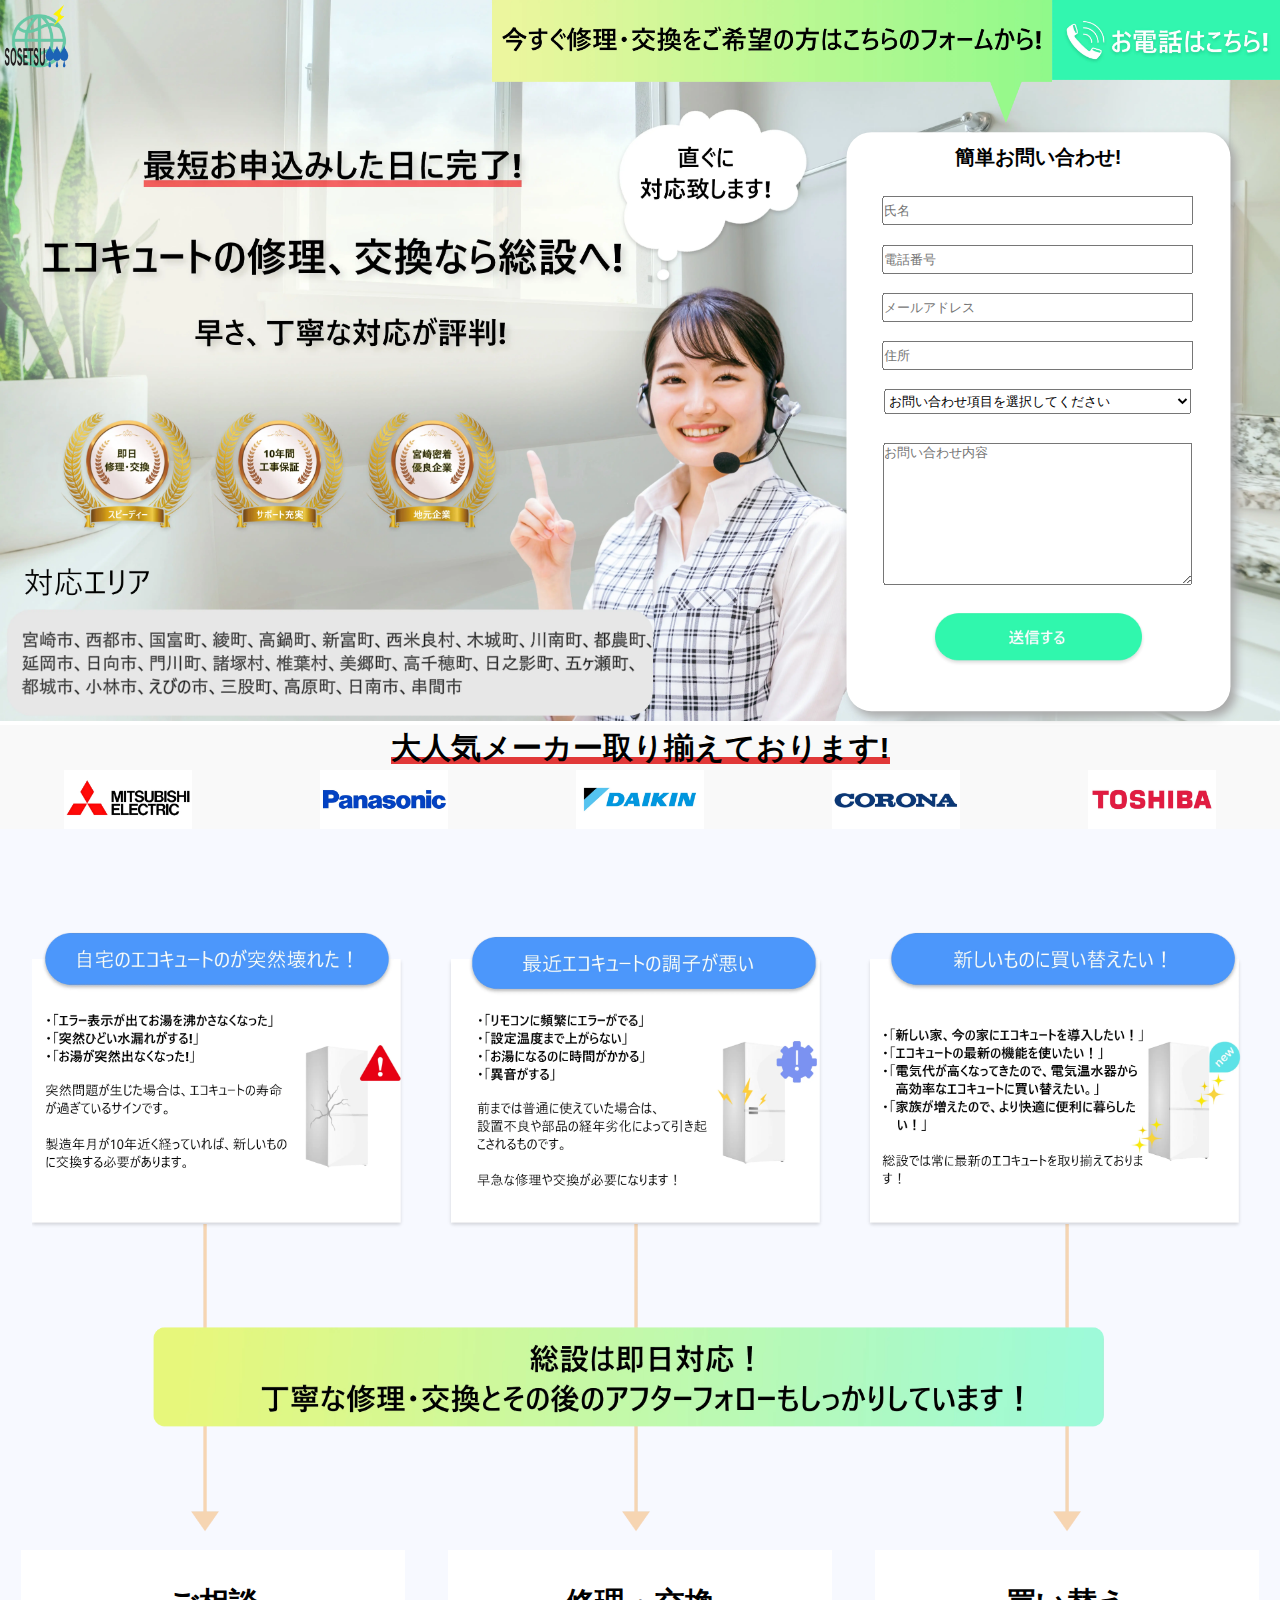
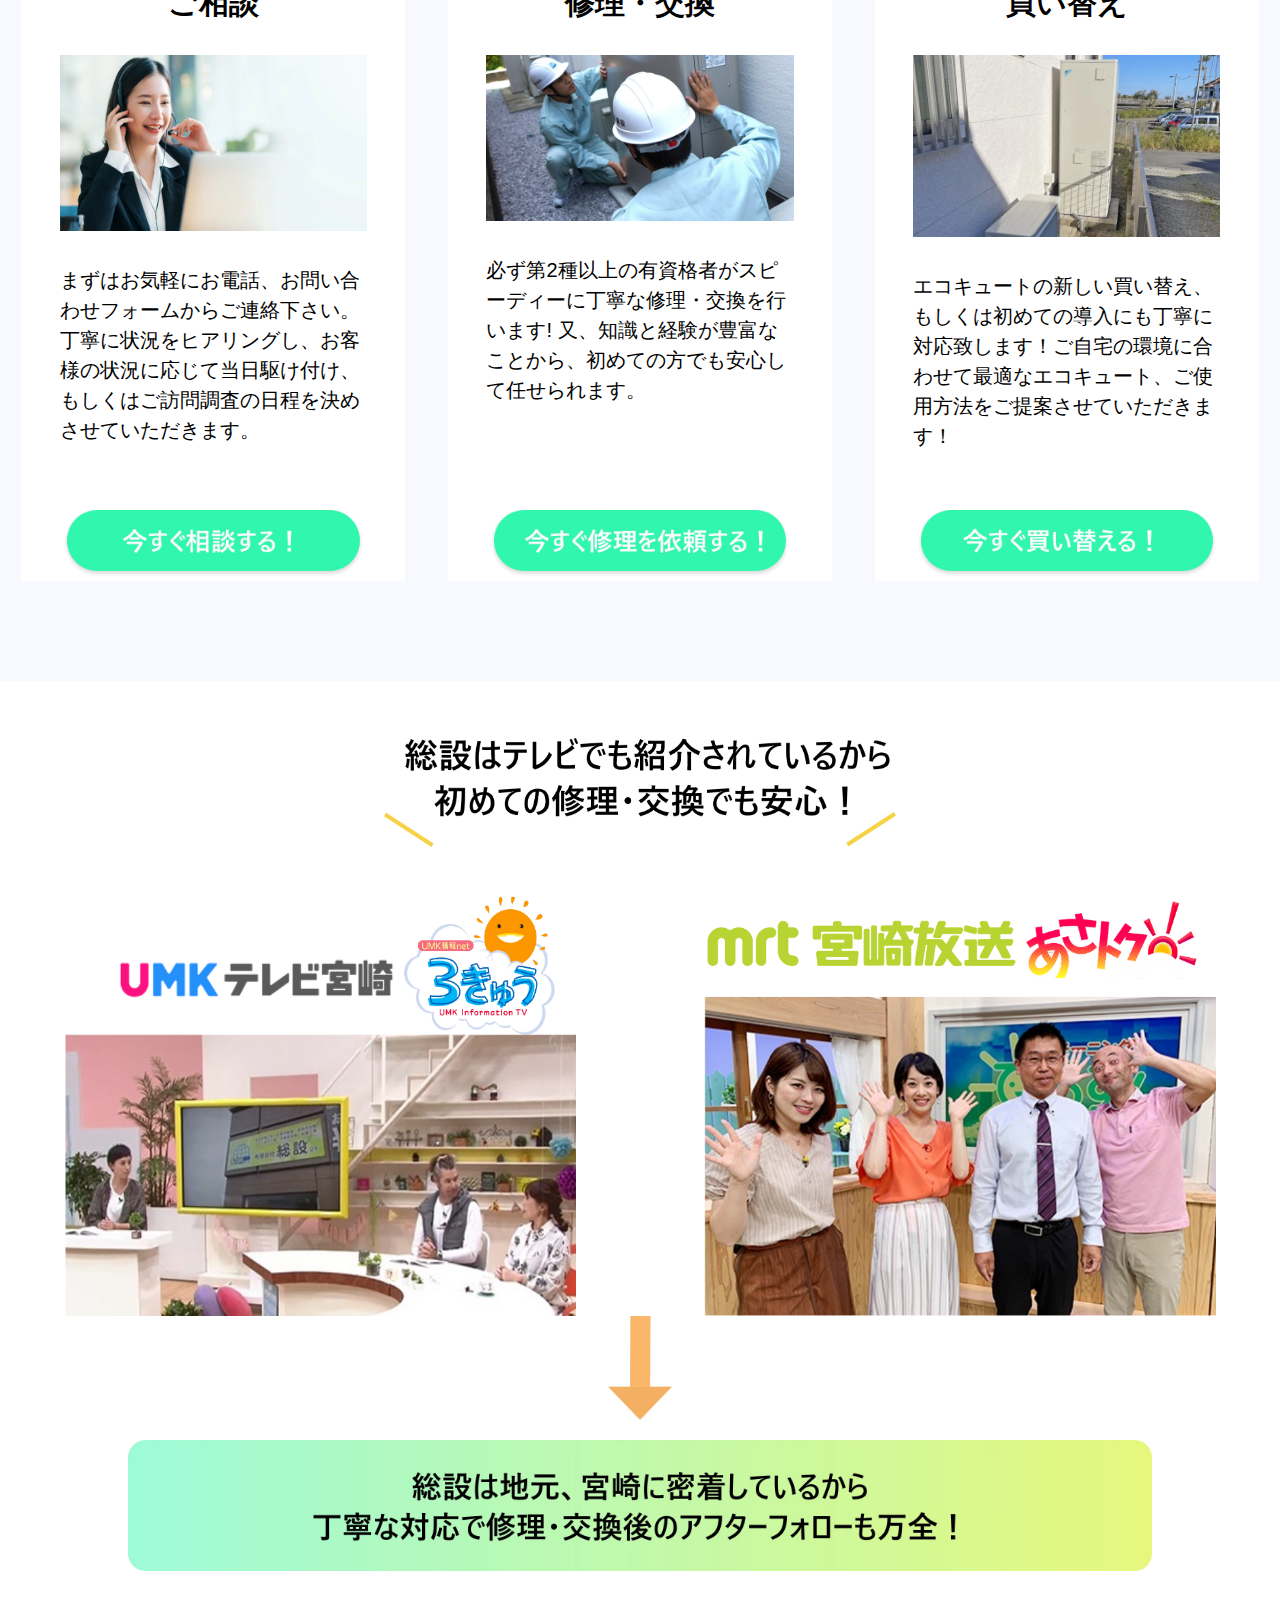
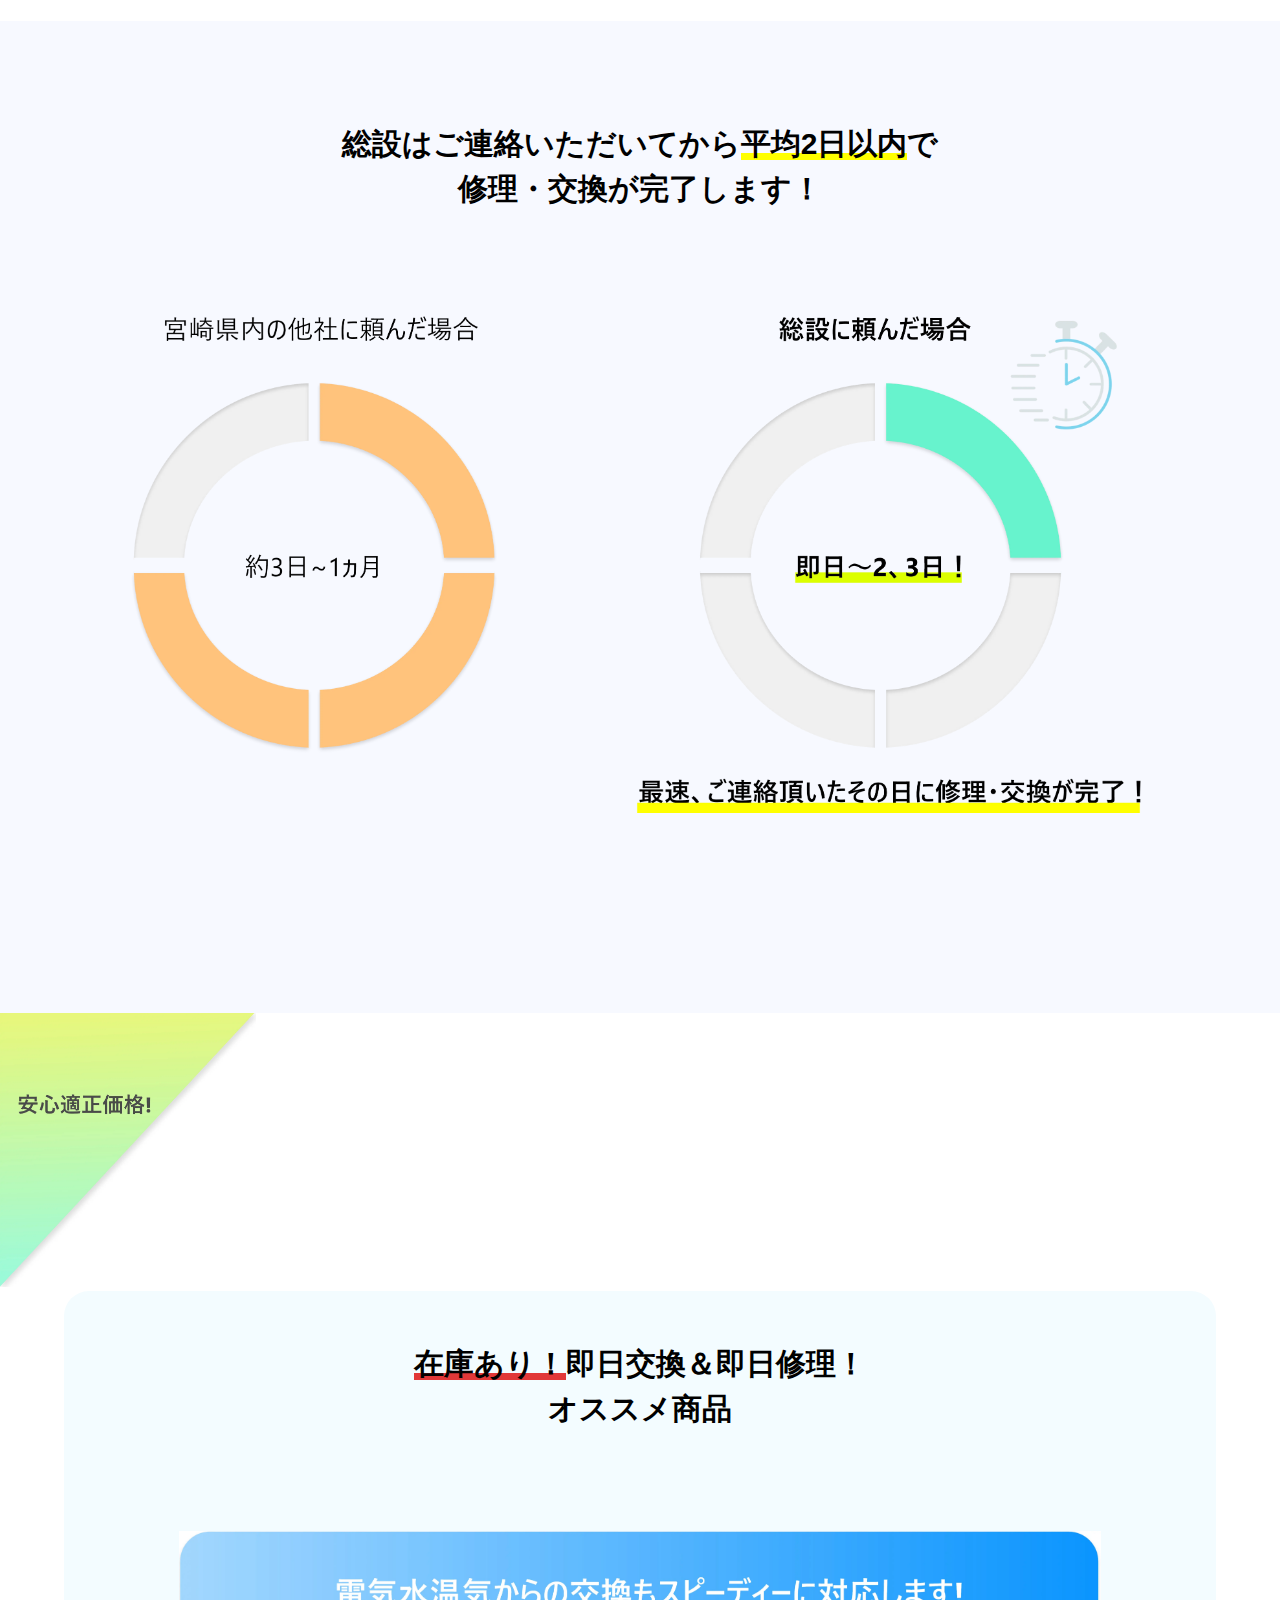
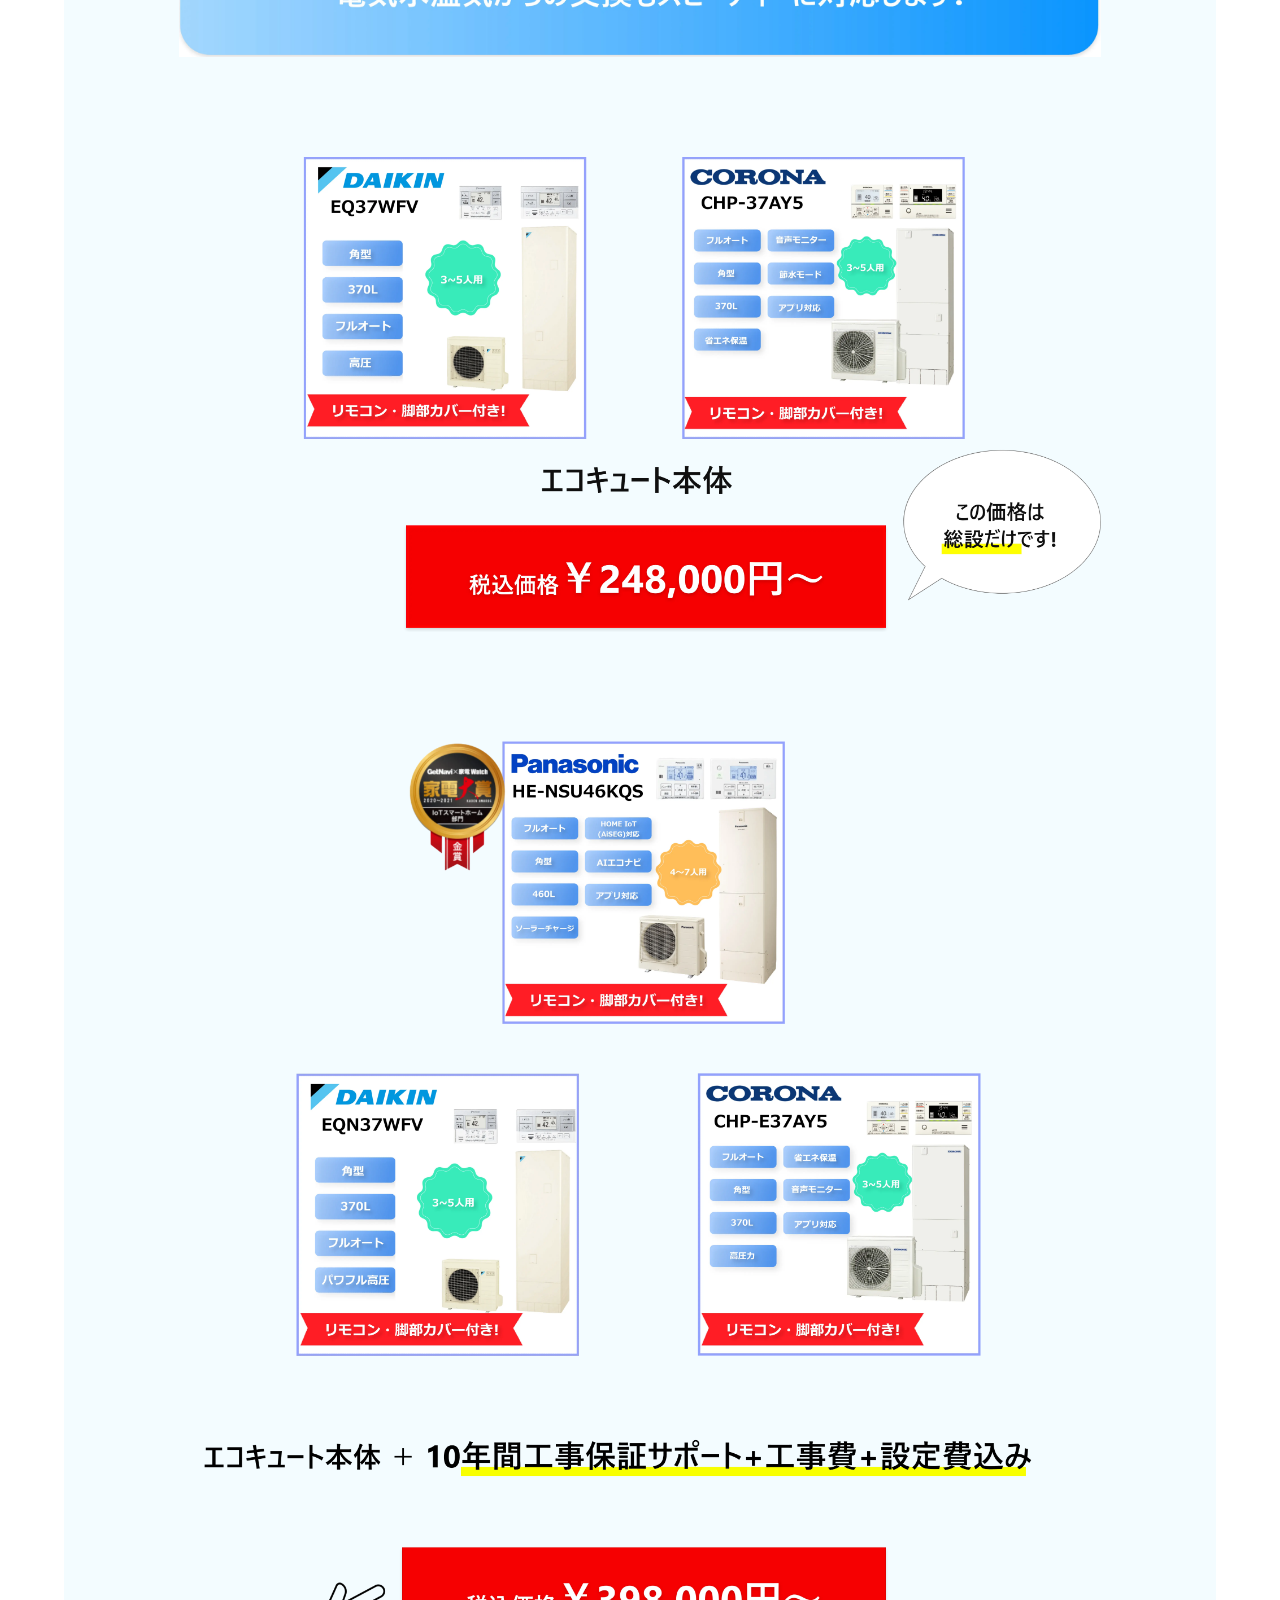
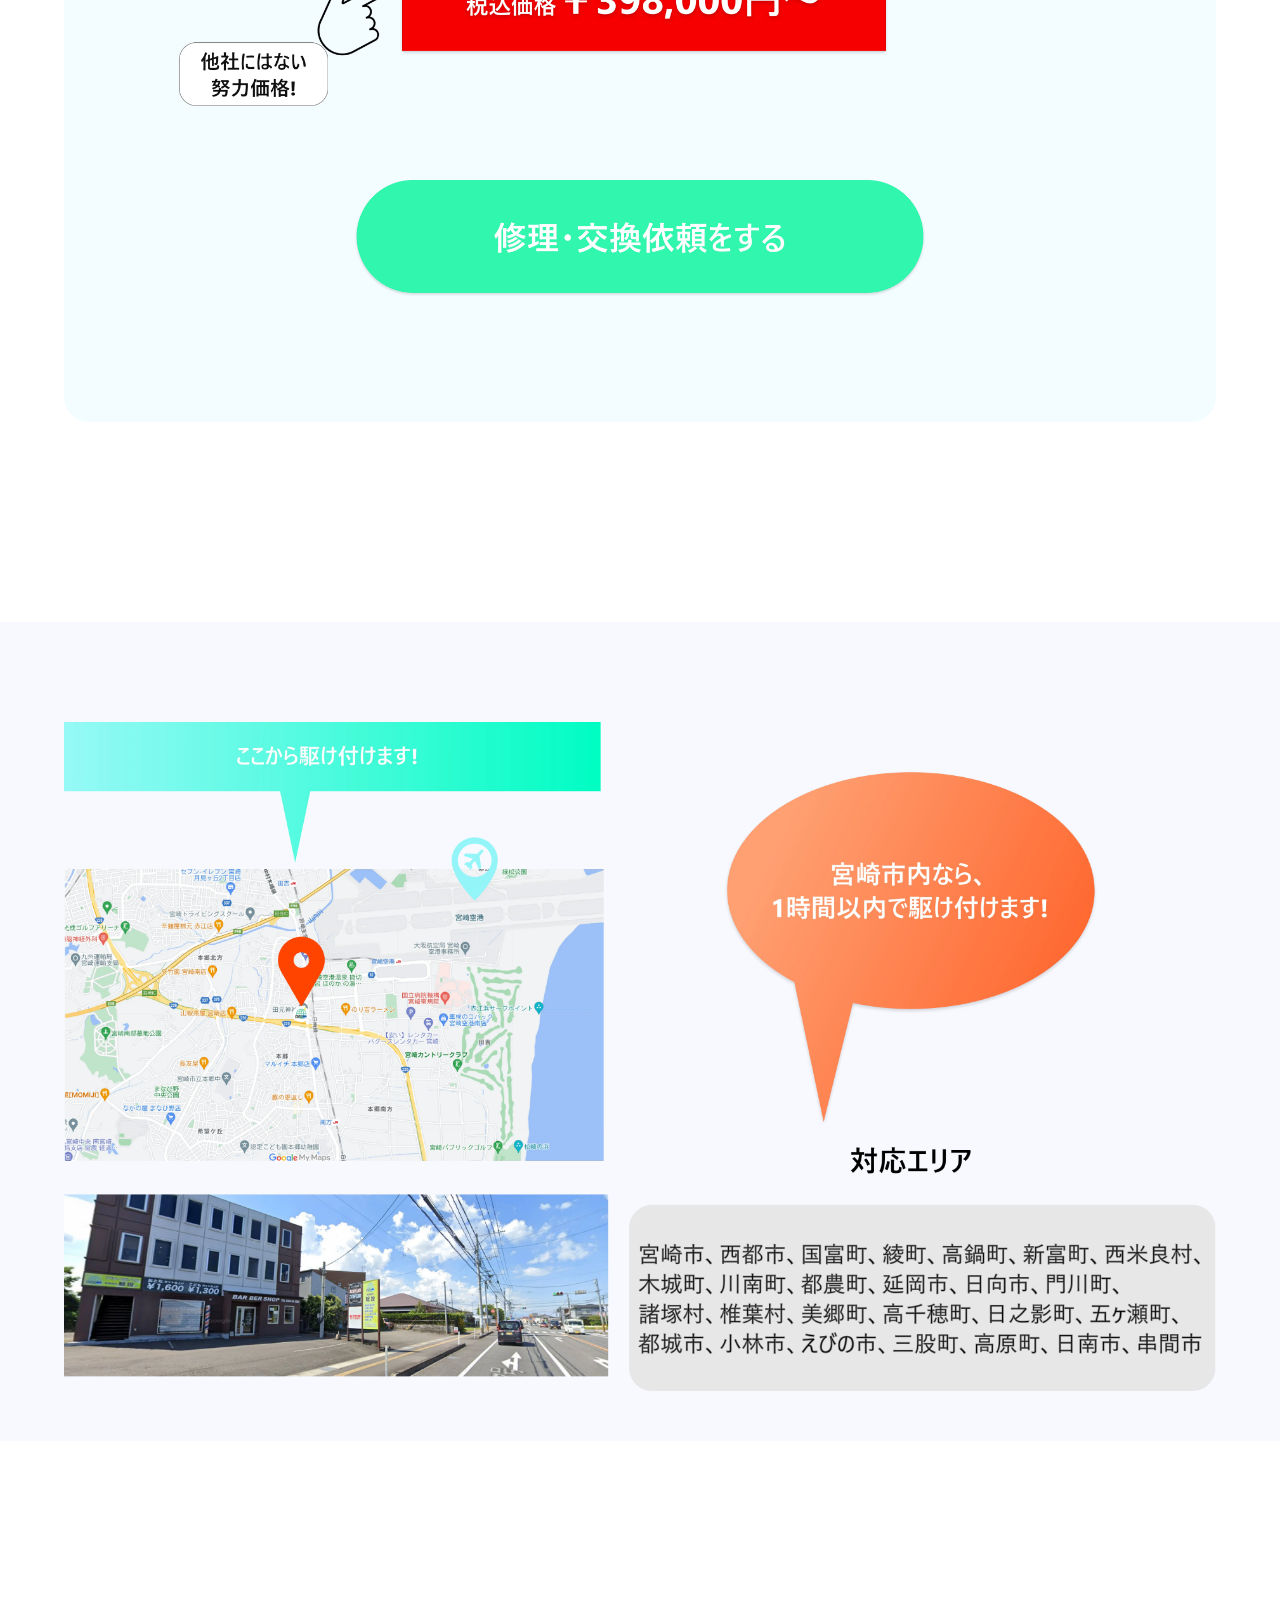
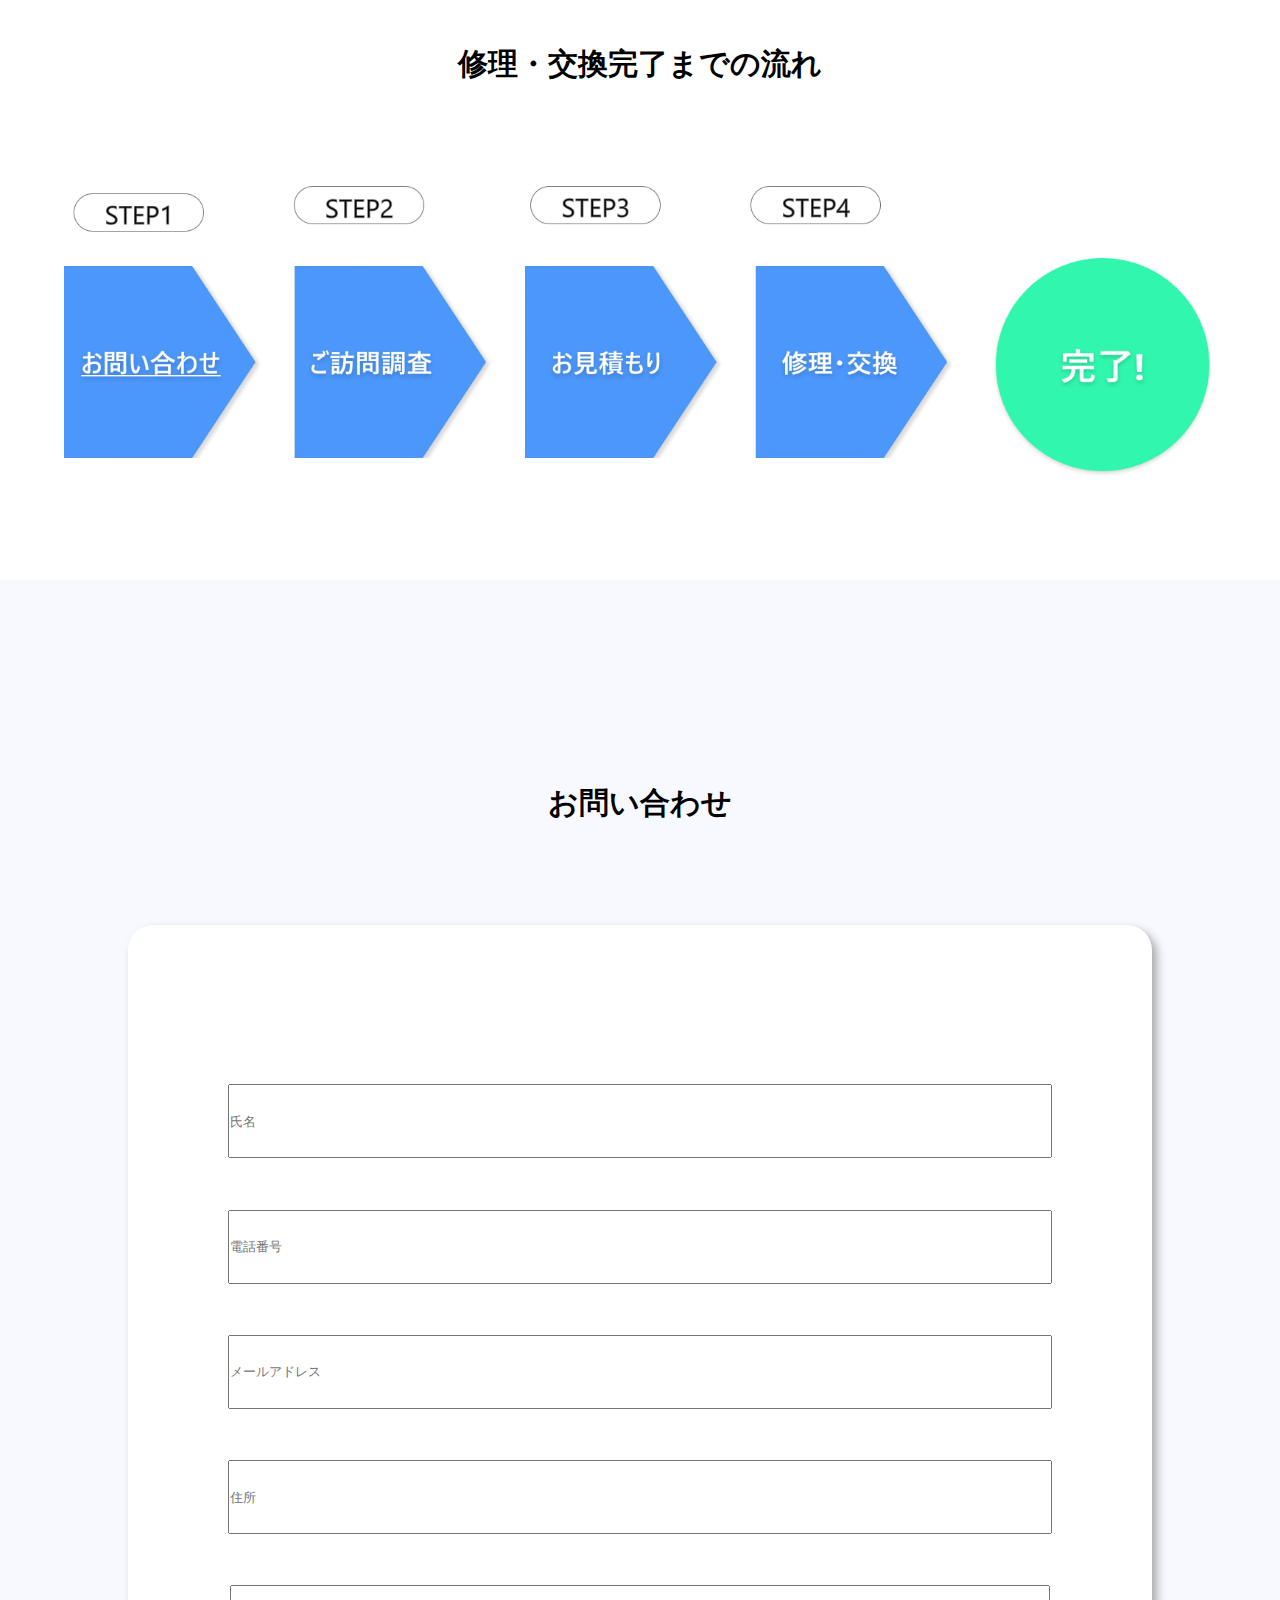
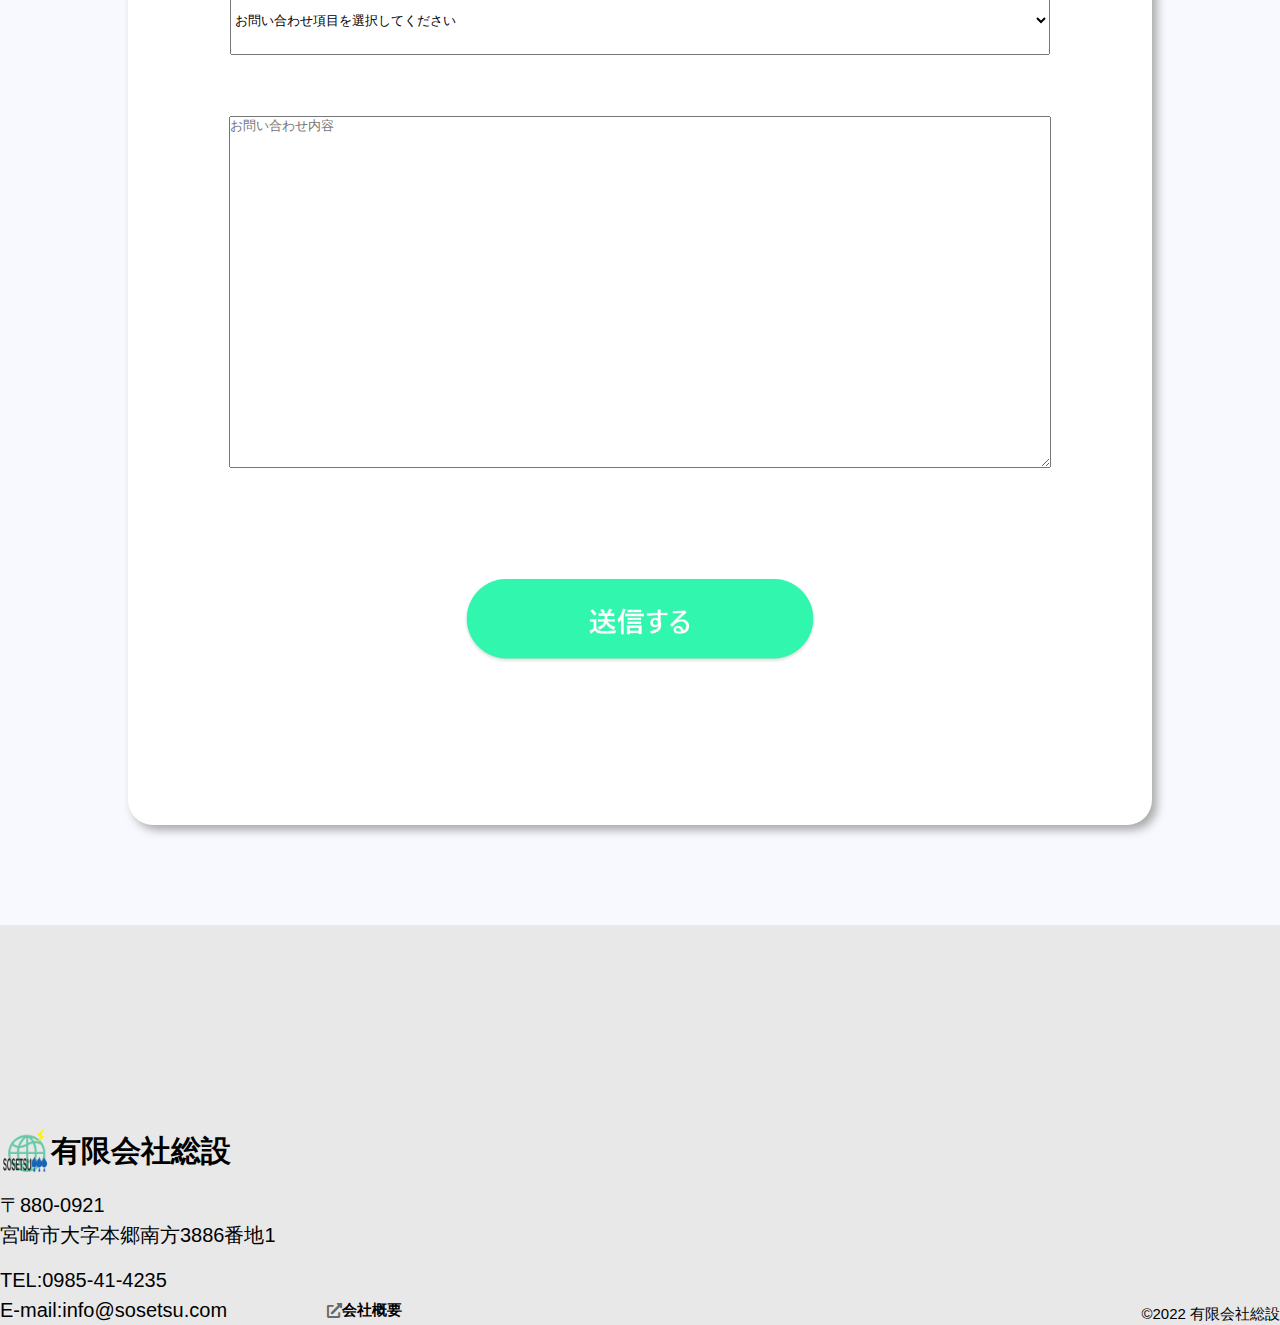
==== commit 79f0a1a8: "Add files via upload" ====
--- a/index.html
+++ b/index.html
@@ -24,8 +24,8 @@
         <a href="tel:0985-41-4235"><img src="images/cv-phone-firstview.webp" class="cv-phone-firstview"></a>
     </div>
     <div class="fastview-right-sp">
-        <a href="tel:0985-41-4235"><img src="images/cv-phone-sp.webp" class="cv-phone-sp"></a>
-        <a href="#ca-contact"><img src="images/cv-fv-sp.webp" class="cv-fv-sp"></a>
+        <a href="tel:0985-41-4235" class="cv-phone-sp"><img src="images/cv-phone-sp.webp" class="p"></a>
+        <a href="#ca-contact" class="cv-fv-sp"><img src="images/cv-fv-sp.webp" class="p2"></a>
     </div>
 </header>
 
--- a/css/index.css
+++ b/css/index.css
@@ -57,8 +57,12 @@
        opacity: 0.7;
     }
 
-
-
+    .cv-phone-sp{
+        display: none;
+        }
+        .cv-fv-sp{
+            display: none;
+            }
 
 
 
--- a/css/responsive.css
+++ b/css/responsive.css
@@ -98,6 +98,10 @@
 
 }
 @media (max-width: 769px){
+
+    header{
+        width: 80%;
+        }
     .logo{
     height: 5%;
     }
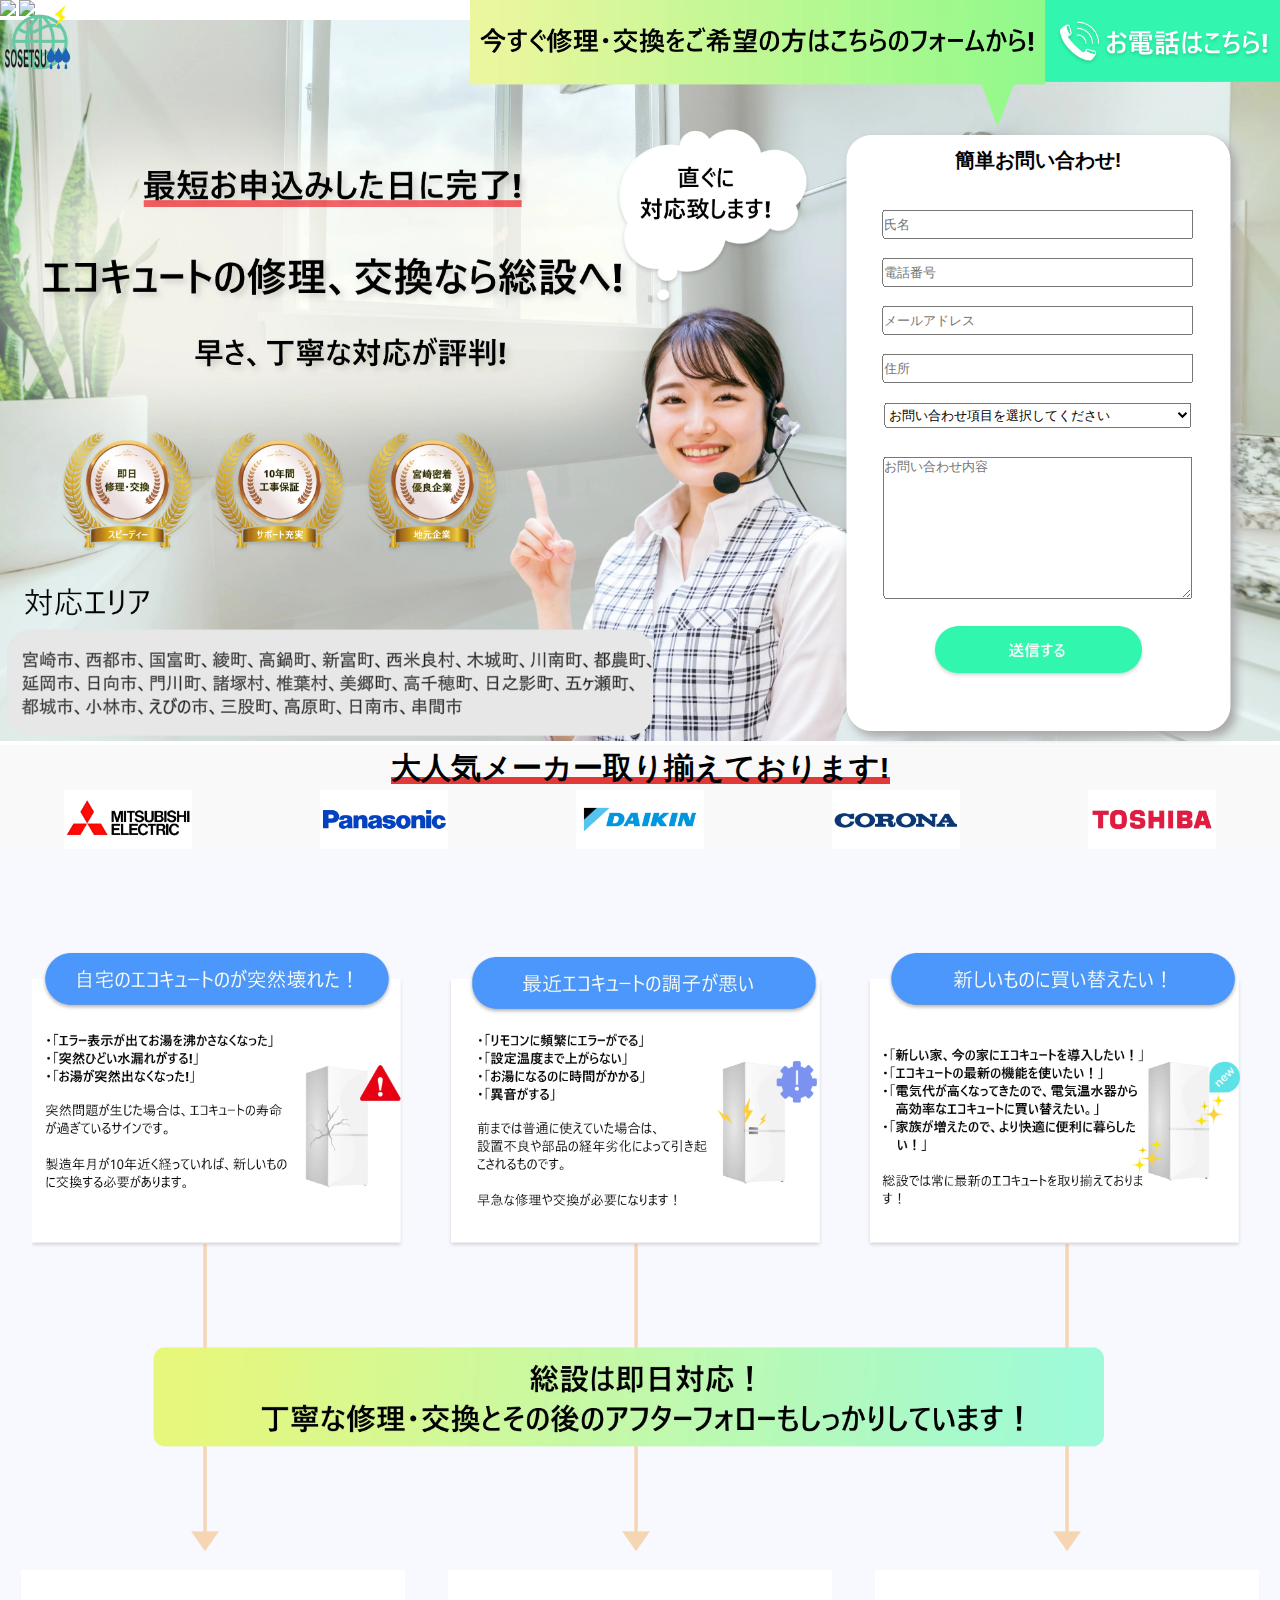
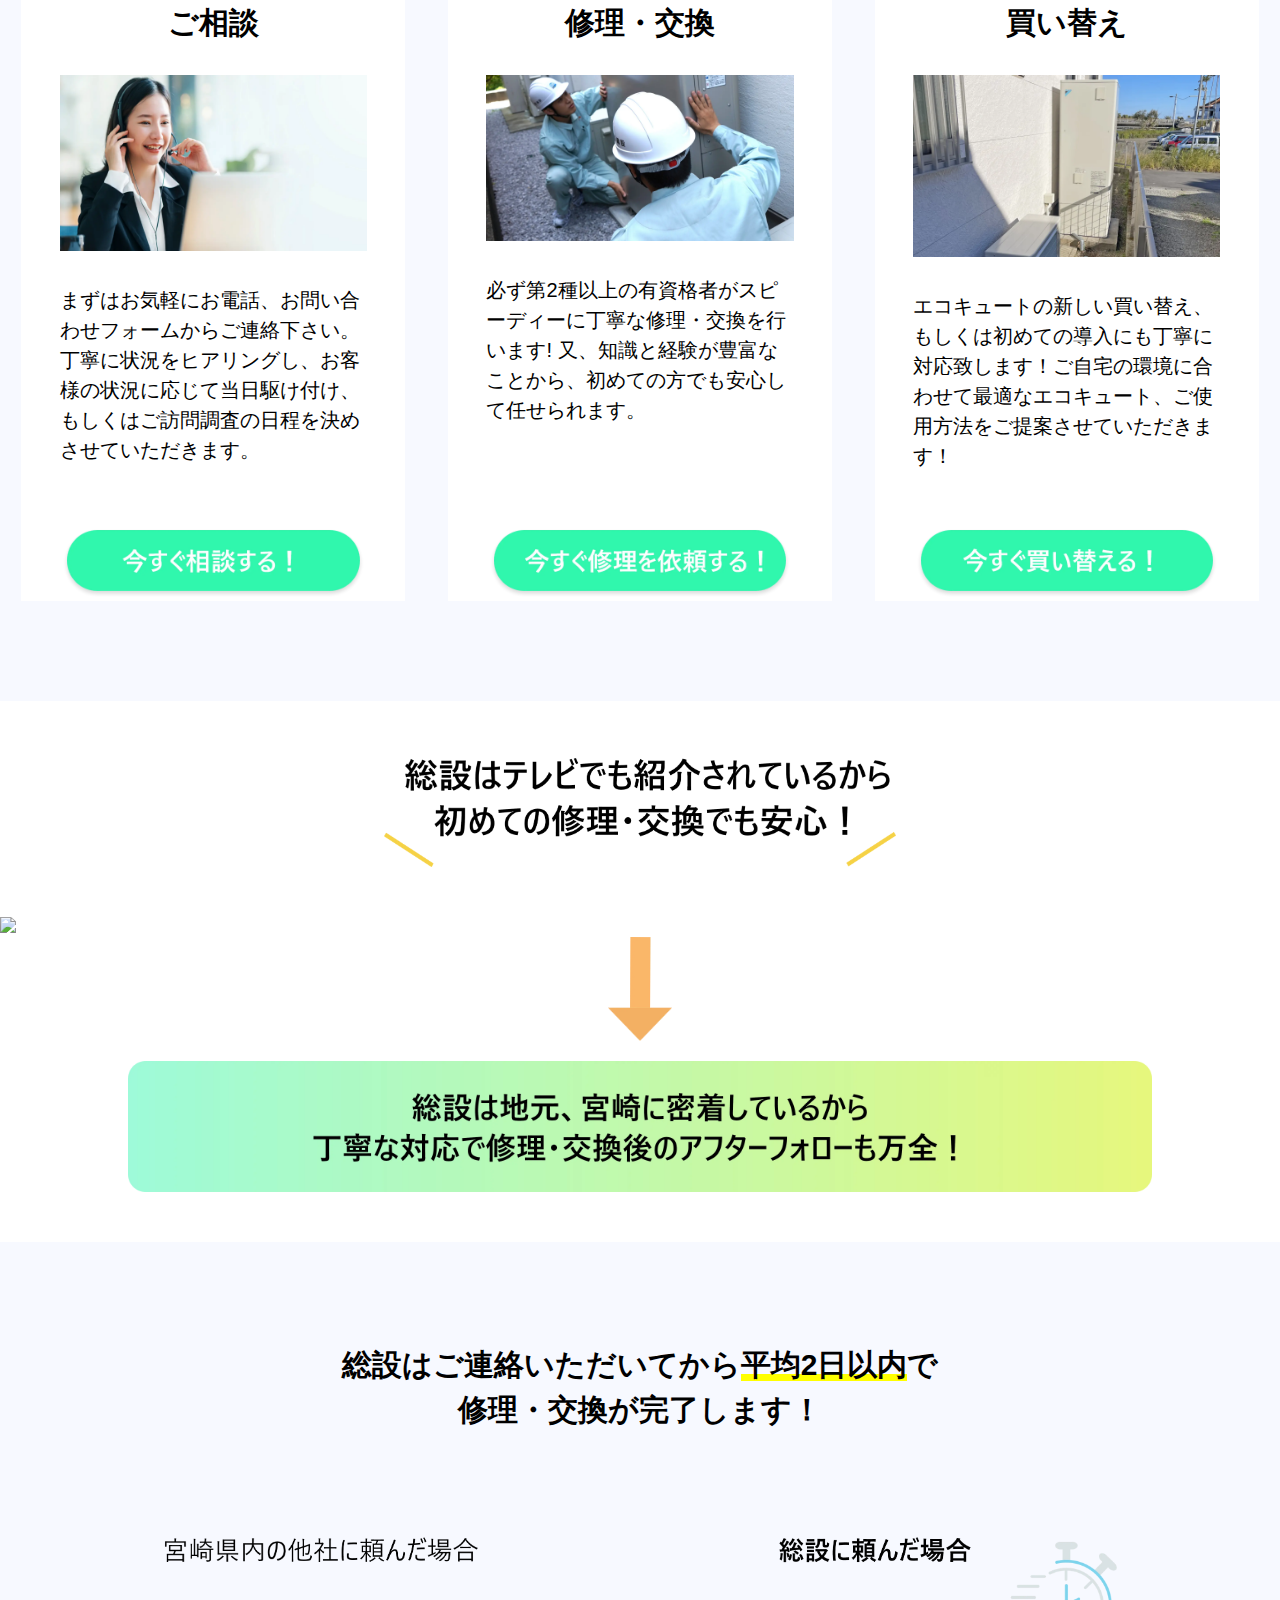
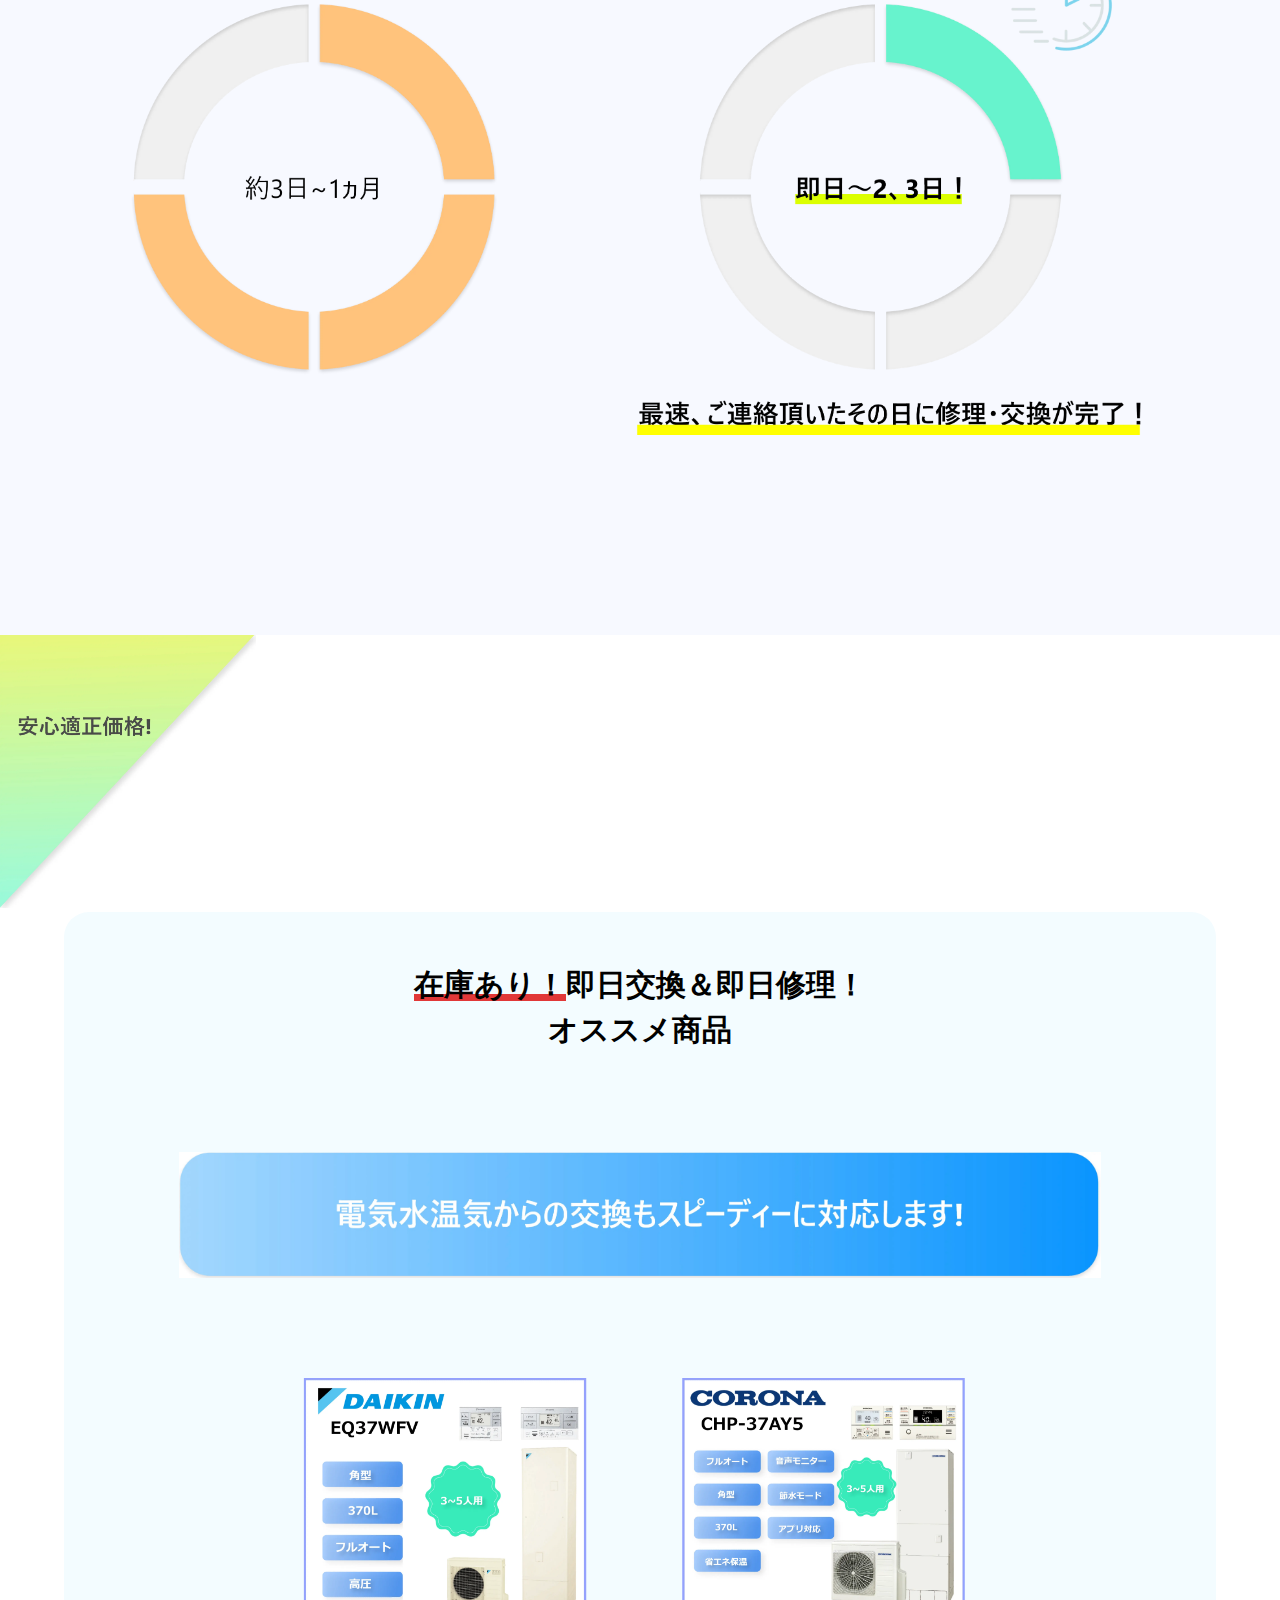
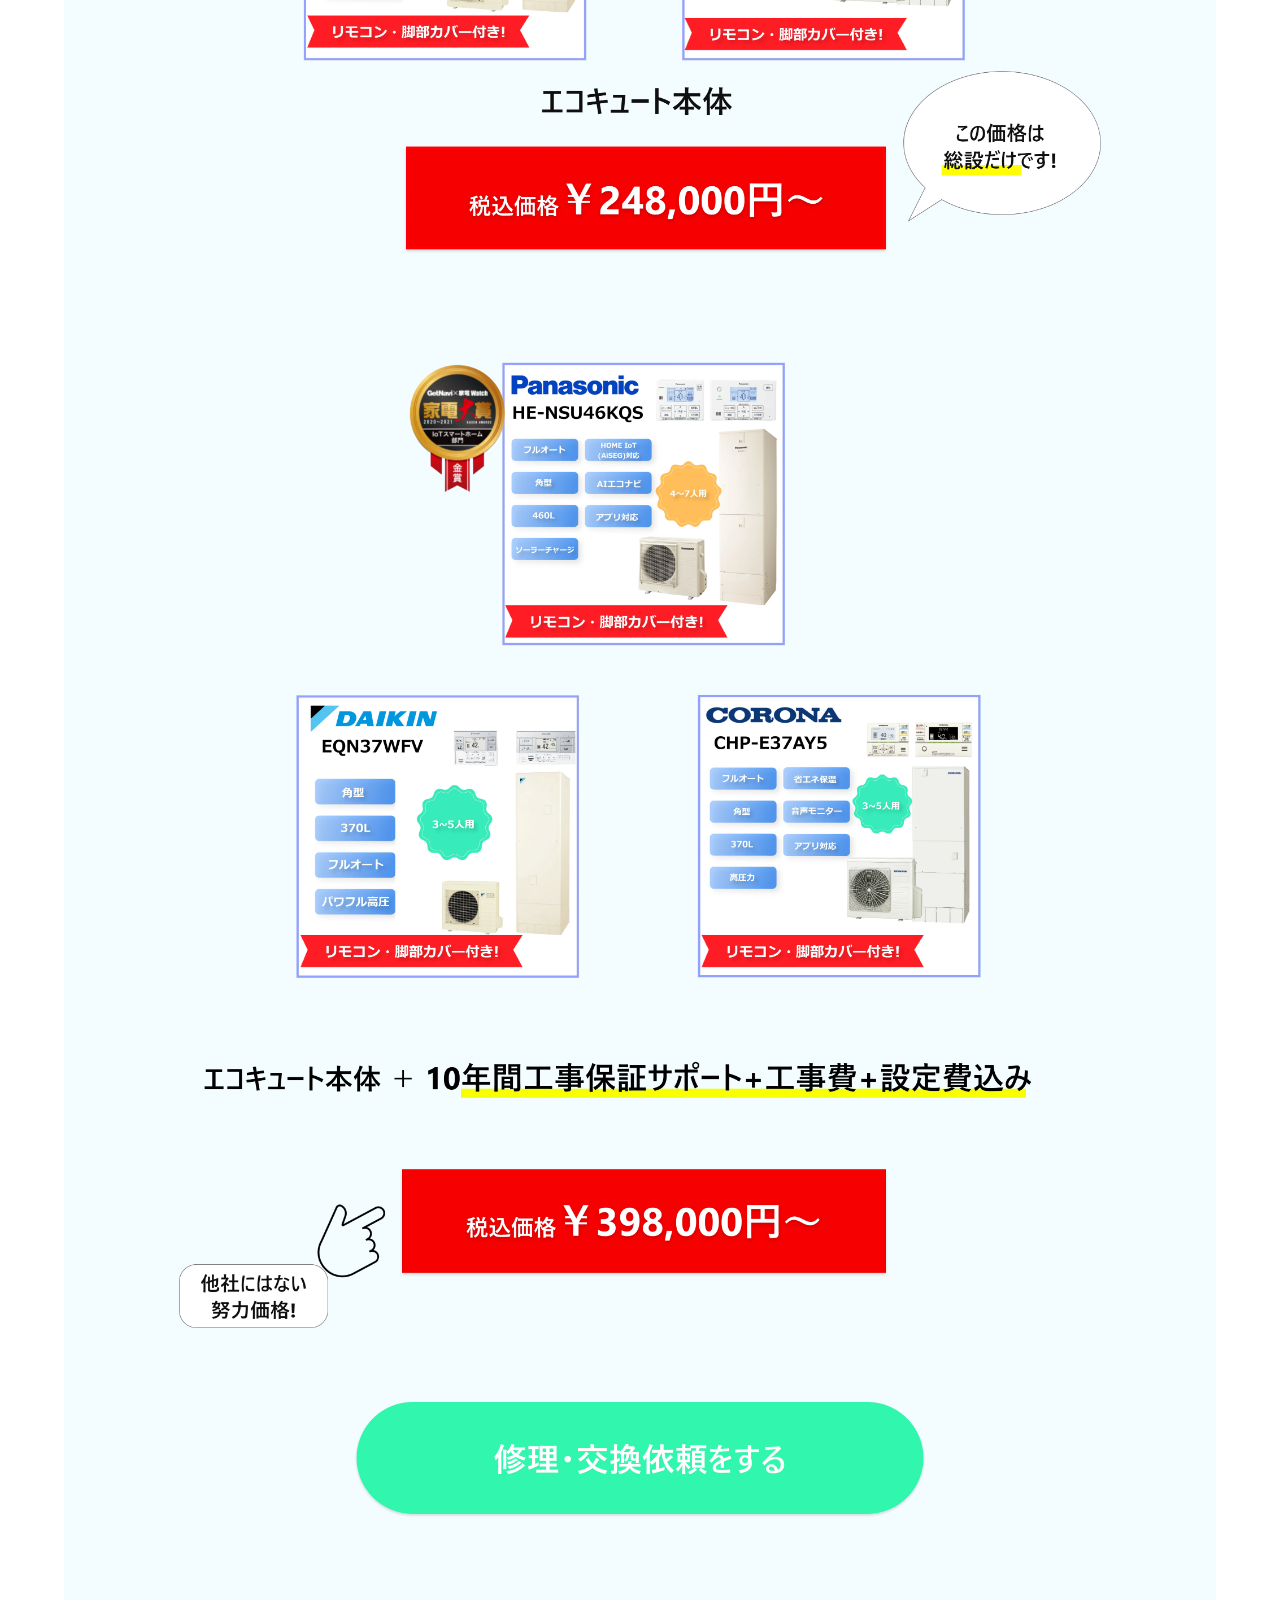
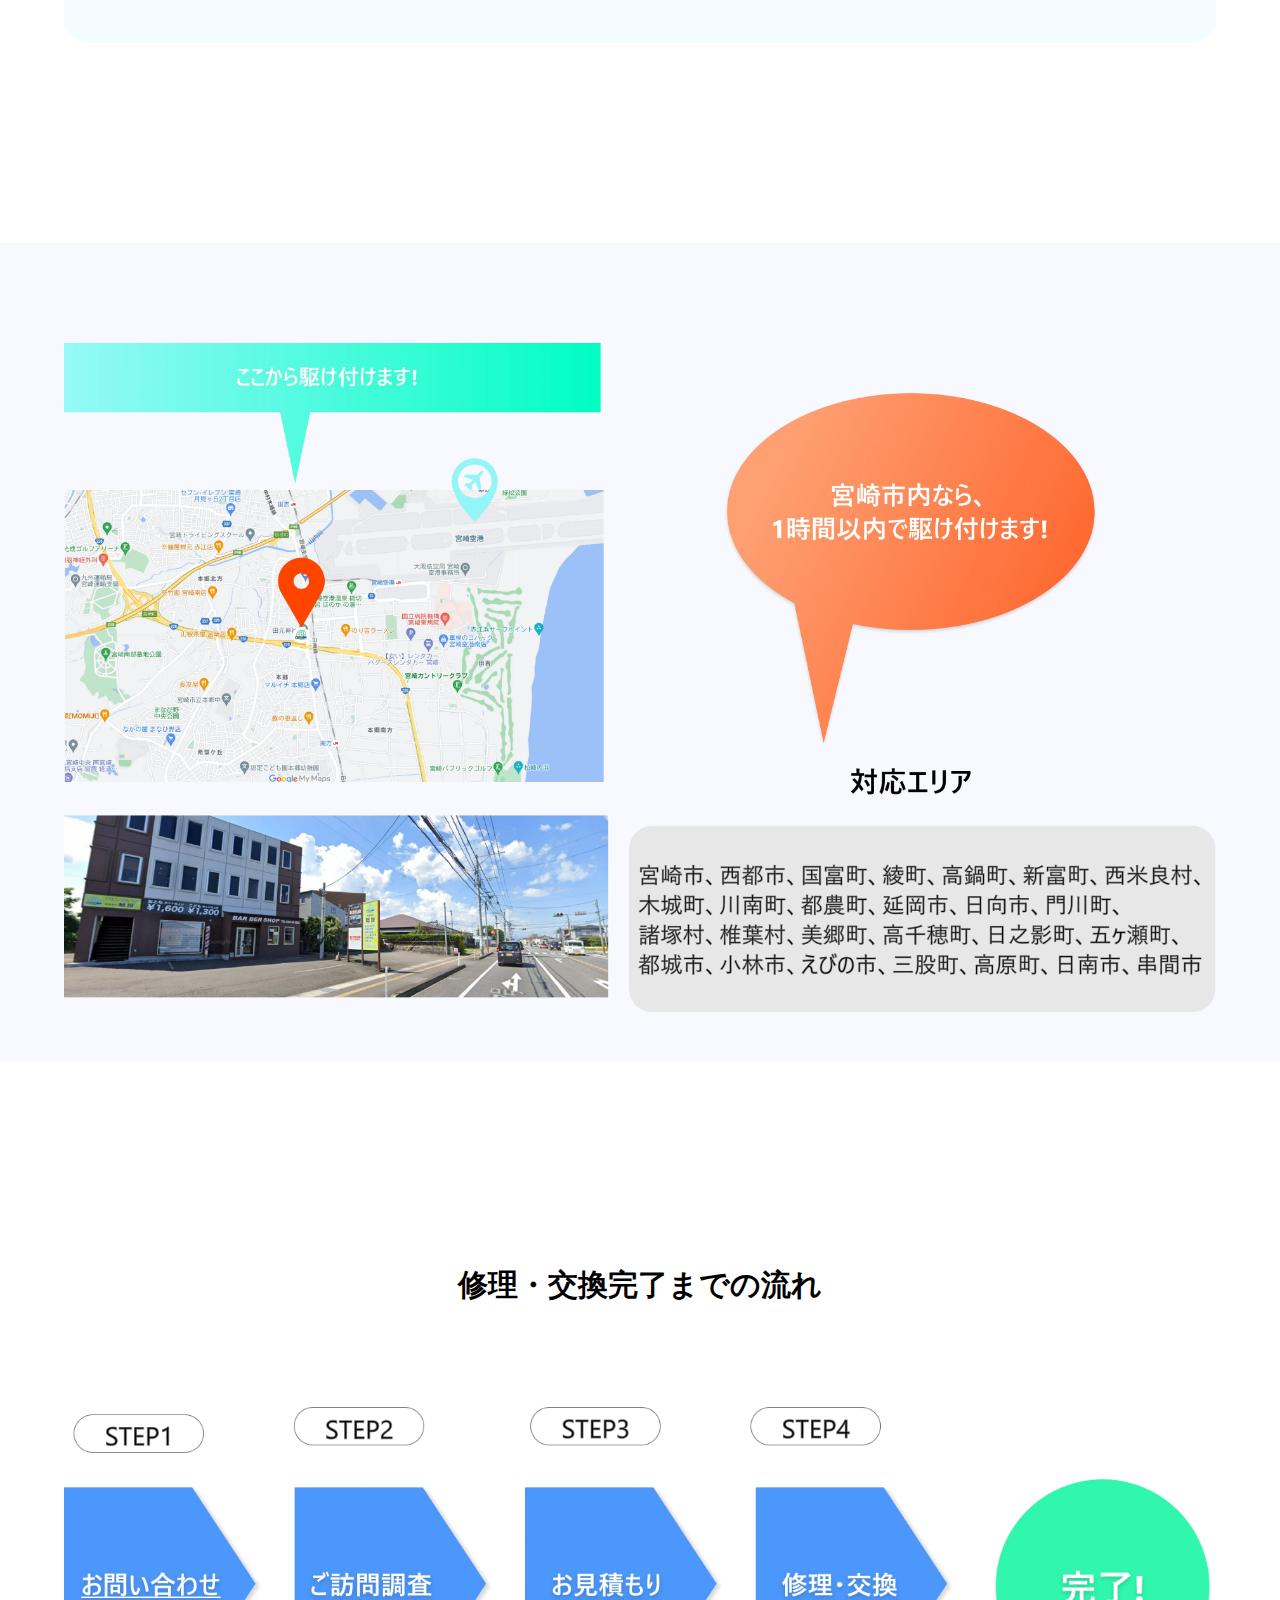
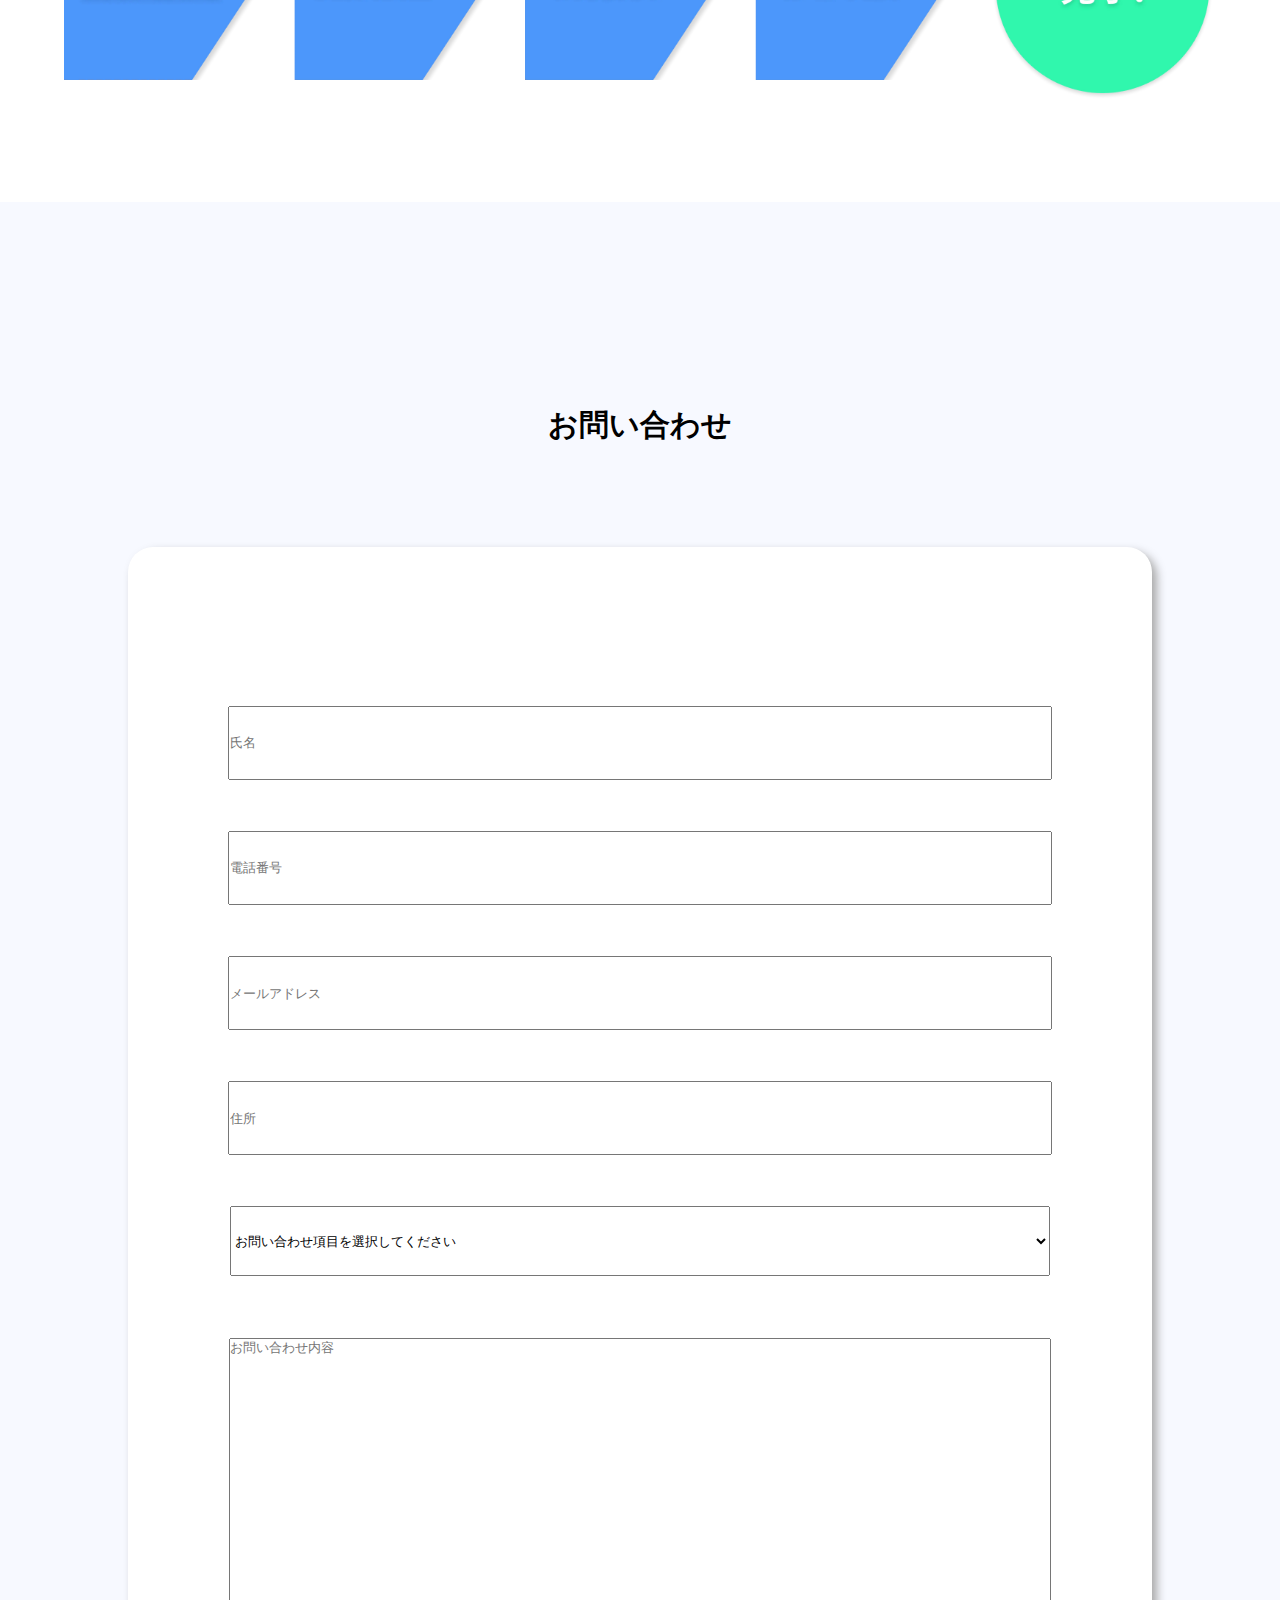
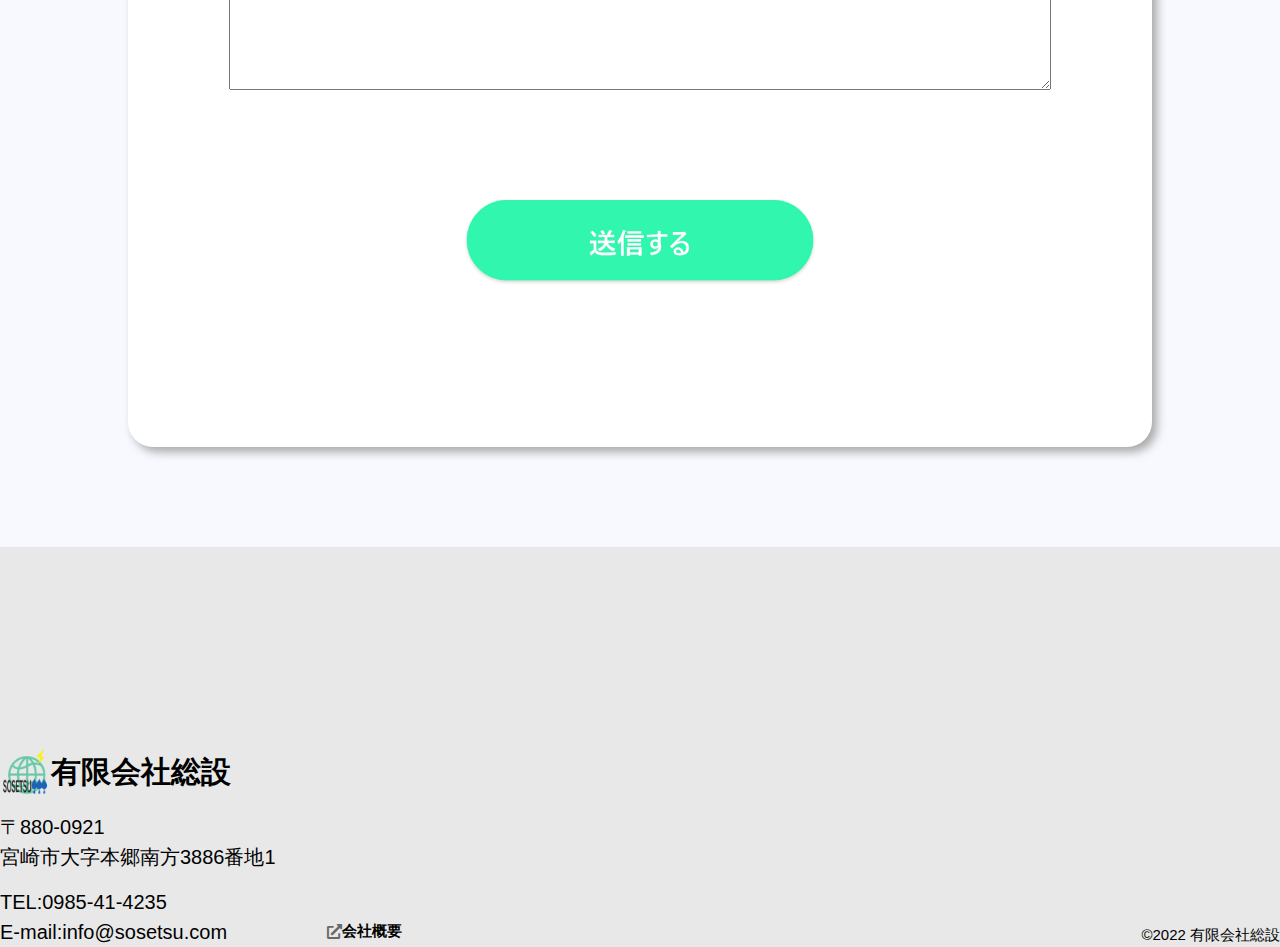
==== commit 9dbc31db: "Add files via upload" ====
--- a/index.html
+++ b/index.html
@@ -24,12 +24,15 @@
         <a href="tel:0985-41-4235"><img src="images/cv-phone-firstview.webp" class="cv-phone-firstview"></a>
     </div>
     <div class="fastview-right-sp">
-        <a href="tel:0985-41-4235" class="cv-phone-sp"><img src="images/cv-phone-sp.webp" class="p"></a>
-        <a href="#ca-contact" class="cv-fv-sp"><img src="images/cv-fv-sp.webp" class="p2"></a>
+        <a href="tel:0985-41-4235" class="cv-phone-sp"><img src="images/cv-phone-sp.webp" class="pic-cv-phone-sp"></a>
+        <a href="#ca-contact" class="cv-fv-sp"><img src="images/cv-fv-sp.webp" class="pic-cv-fv-sp"></a>
     </div>
 </header>
 
-
+<div class="fixed-cv-box">
+    <a href="tel:0985-41-4235" class="fixed-cv-phone-sp"><img src="images/fixed-cv-phone-sp.webp" class="pic-fixed-cv-phone-sp"></a>
+        <a href="#ca-contact" class="fixed-cv-fv-sp"><img src="images/fixed-cv-fv-sp.webp" class="pic-fixed-cv-fv-sp"></a>
+</div>
 
    <img src="images/fastview.webp" class="pic-fastview">
    <img src="images/fastview-sp.webp" class="pic-fastview-sp">
@@ -185,10 +188,7 @@
 
 <section id="introduce-area">
     <img src="images/title-introduce.webp" class="title-introduce">
-    <div class="pic-introduce-box">
-        <img src="images/umk.png" class="pic-introduce">
-        <img src="images/mrt.png" class="pic-introduce">
-    </div>
+   <img src="images/pic-introduce.webp" class="pic-introduce">
     <img src="images/pic-introduce-sp.webp" class="pic-introduce-sp">
 
     <img src="images/down-arrow-orange.webp" class="down-arrow-orange">
--- a/css/responsive.css
+++ b/css/responsive.css
@@ -99,9 +99,6 @@
 }
 @media (max-width: 769px){
 
-    header{
-        width: 80%;
-        }
     .logo{
     height: 5%;
     }
@@ -124,7 +121,7 @@
 }
 .cv-phone-sp{
     display: block;
-    height: 75%;
+    height: 100%;
     }
     .cv-phone-sp:hover{
        height: 74%;
@@ -132,11 +129,18 @@
         }
     .cv-fv-sp{
     display: block;
-    height: 75%;
+    height: 100%;
     }
     .cv-fv-sp:hover{
         height: 74%;
         opacity: 0.7;
+         }
+
+         .p{
+            height: 75%;
+         }
+         .p2{
+            height: 75%;
          }
 
 
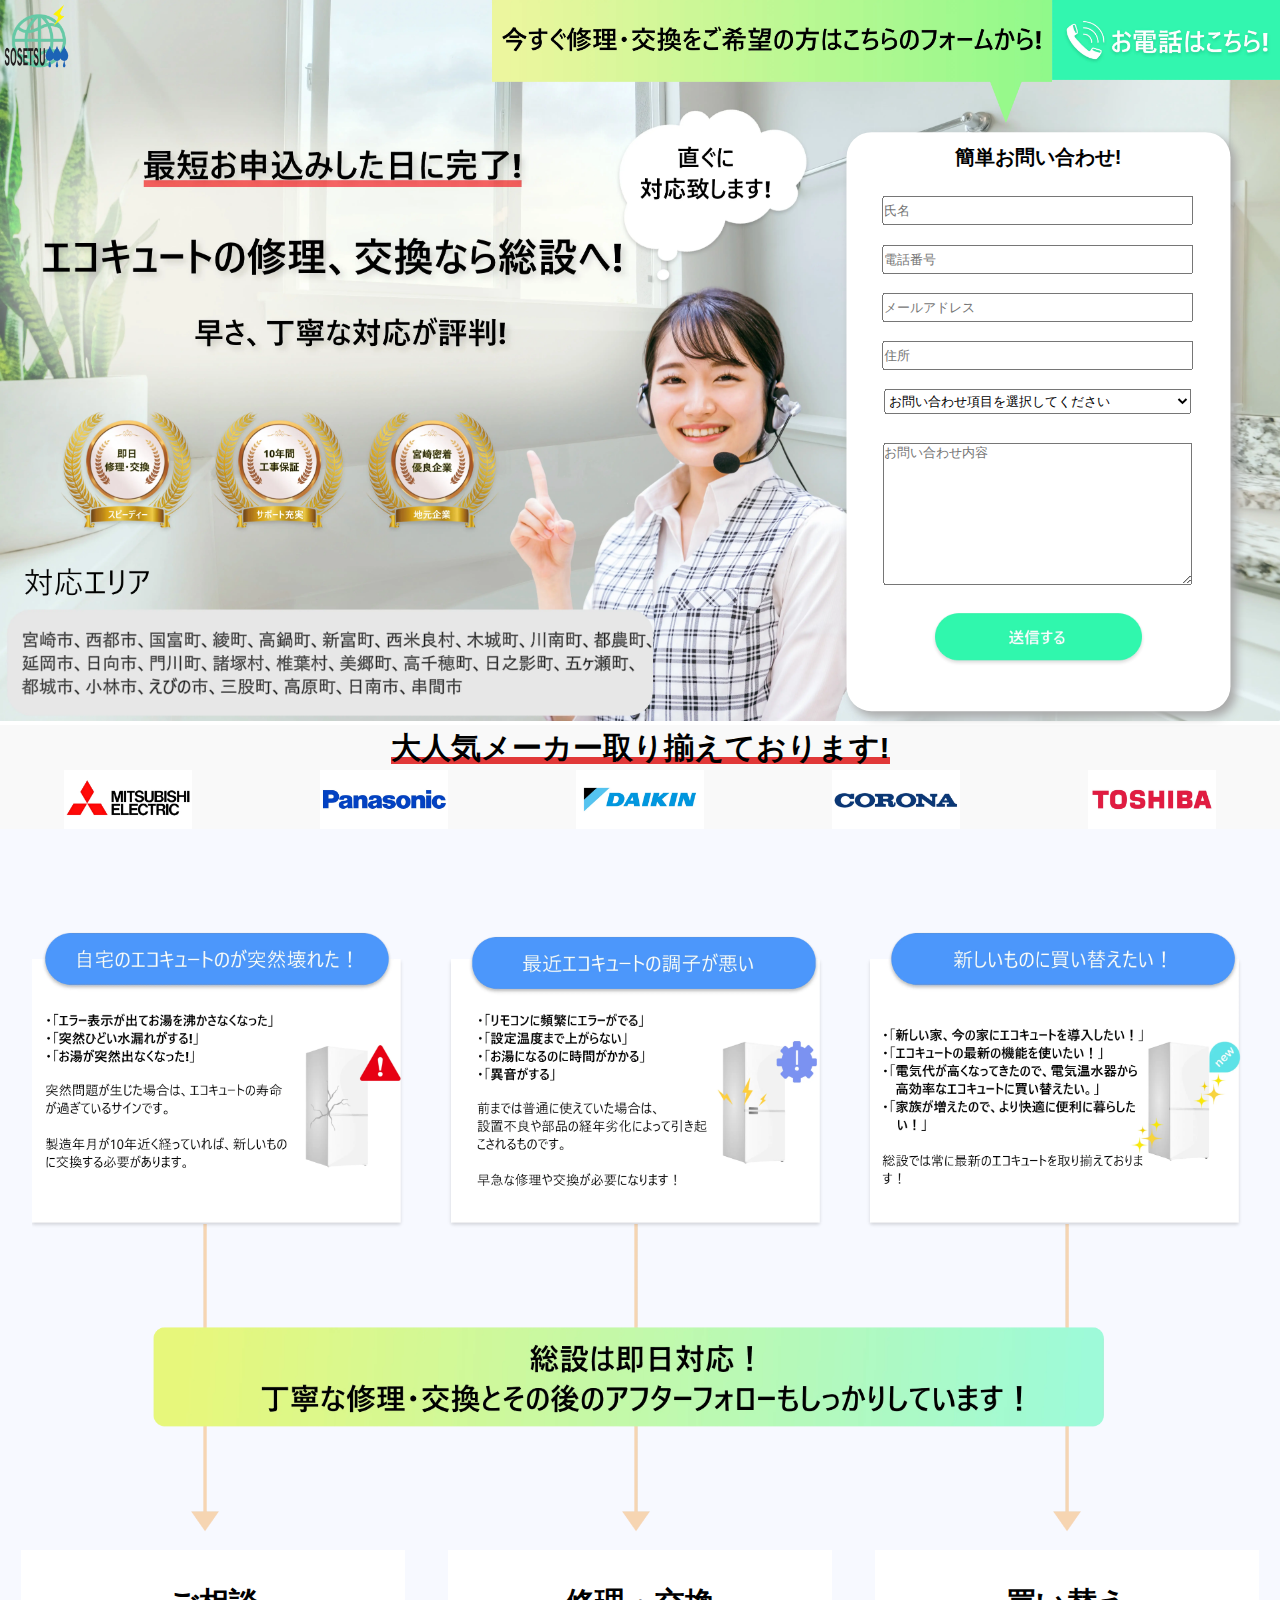
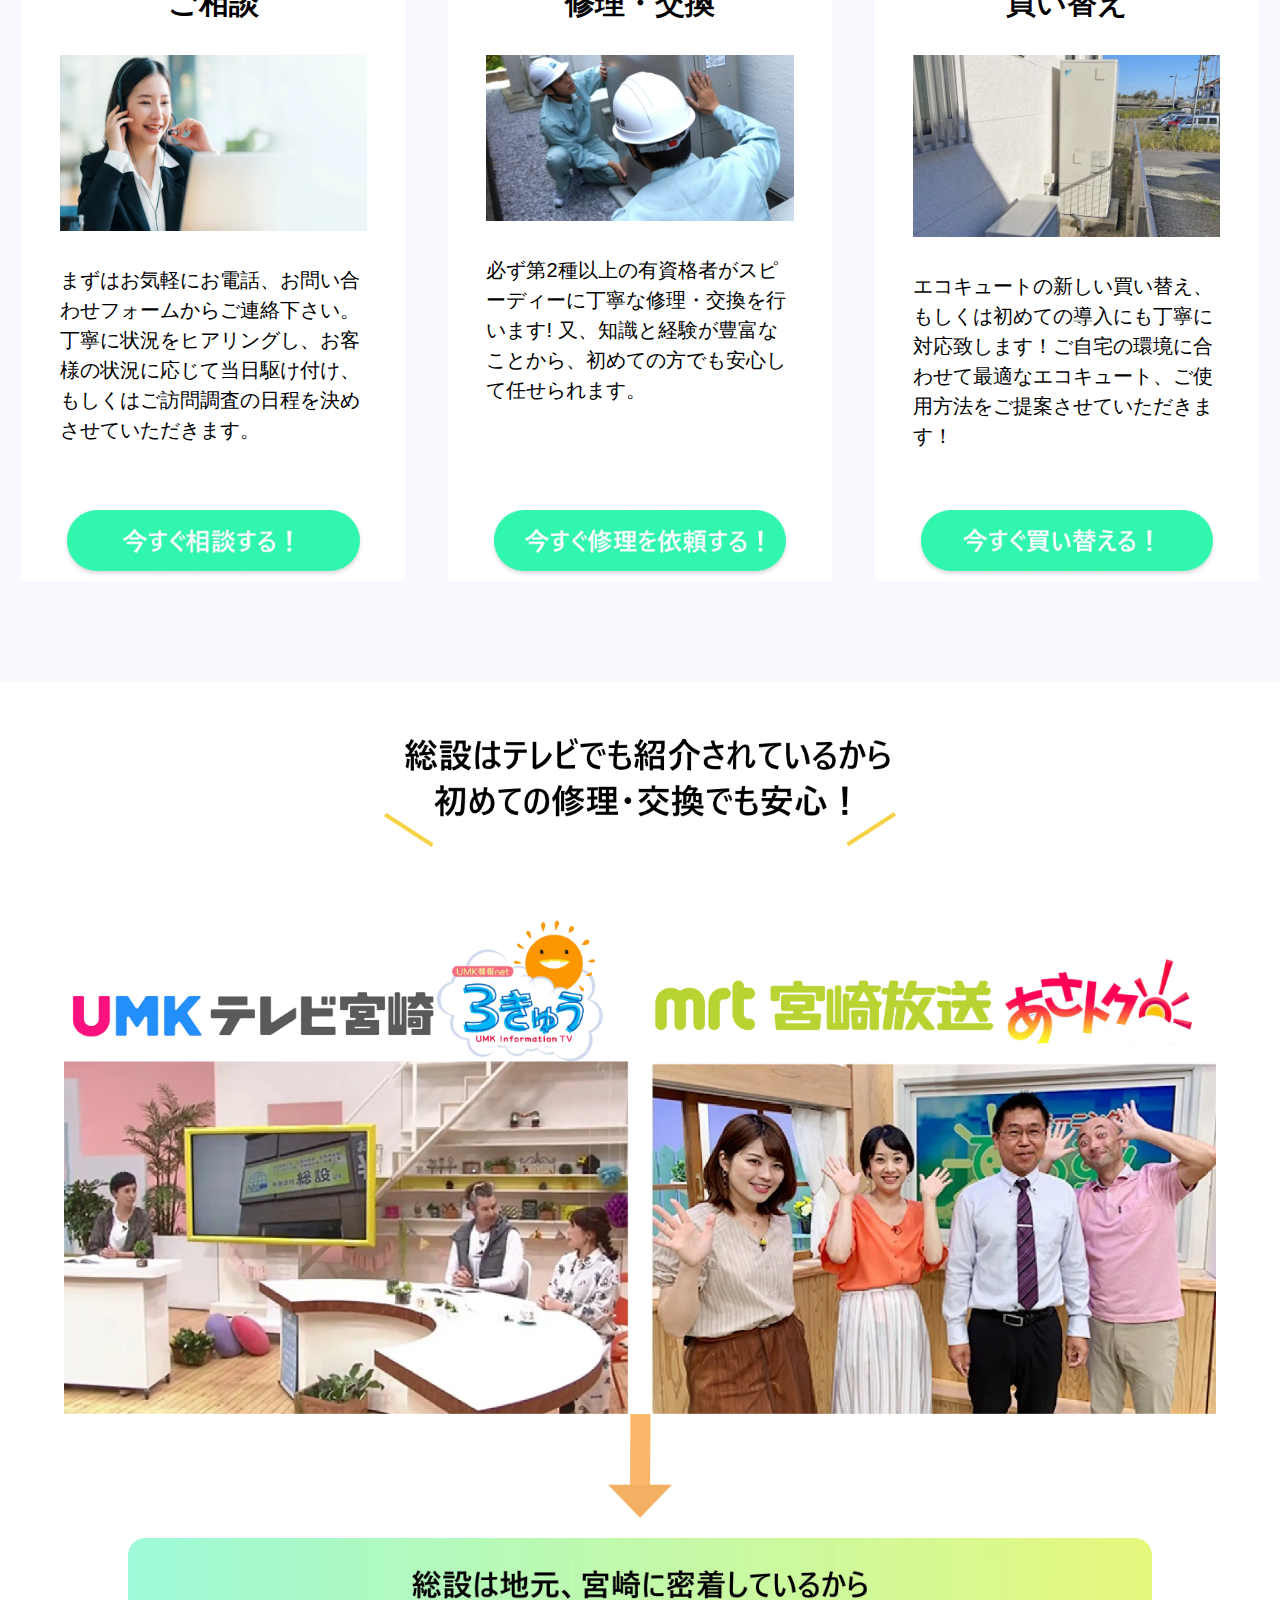
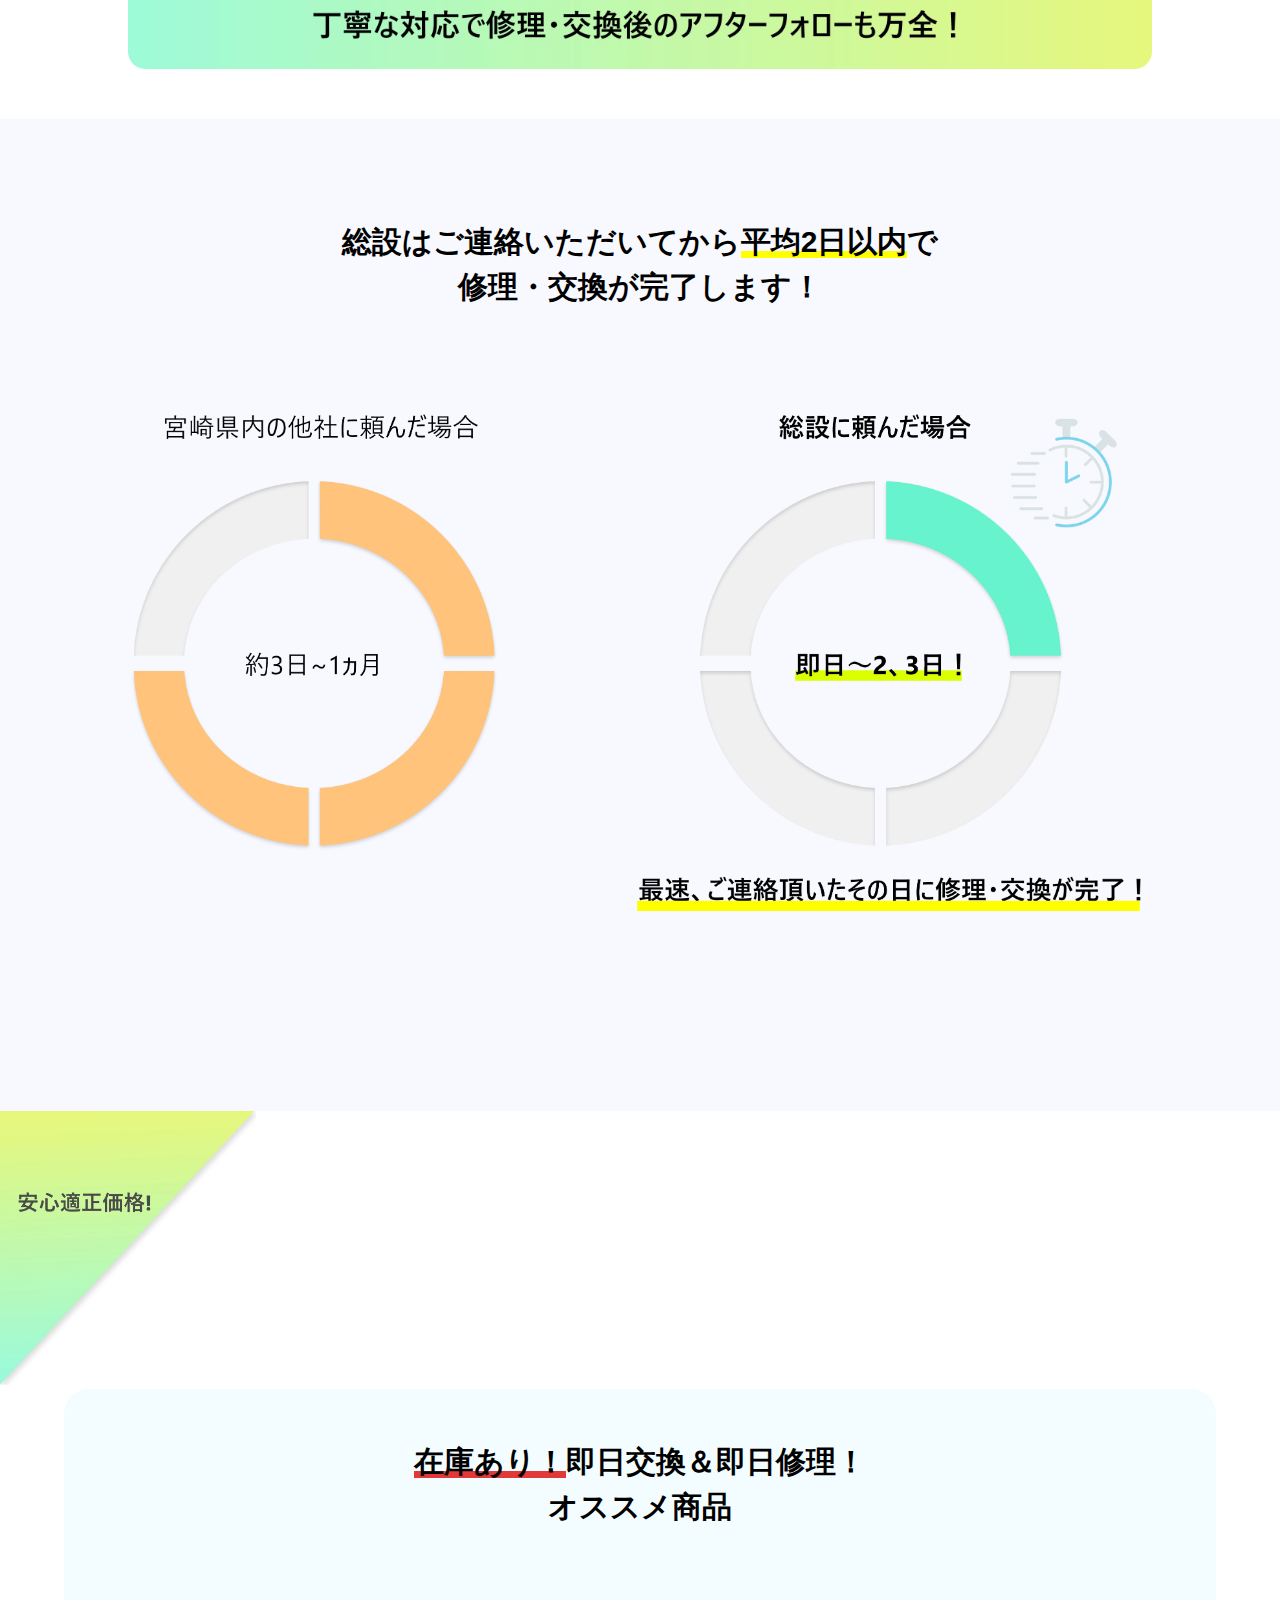
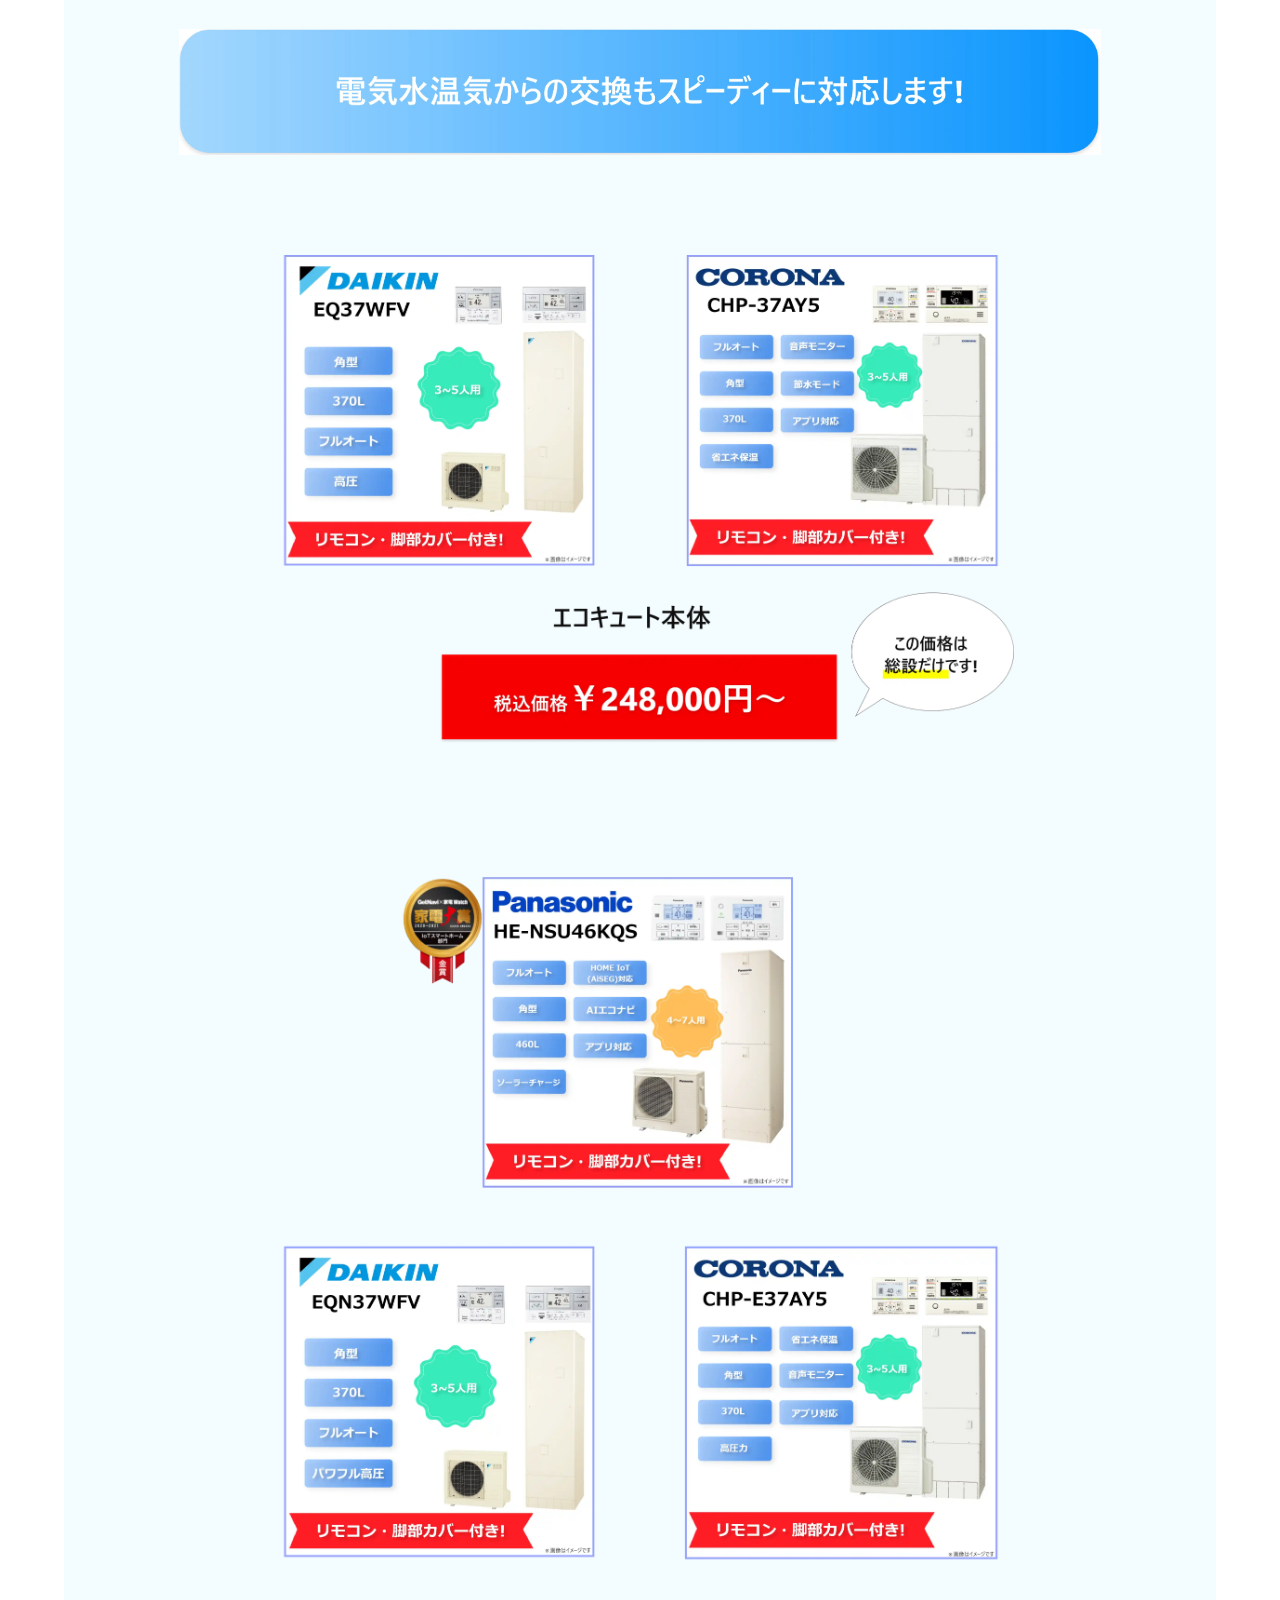
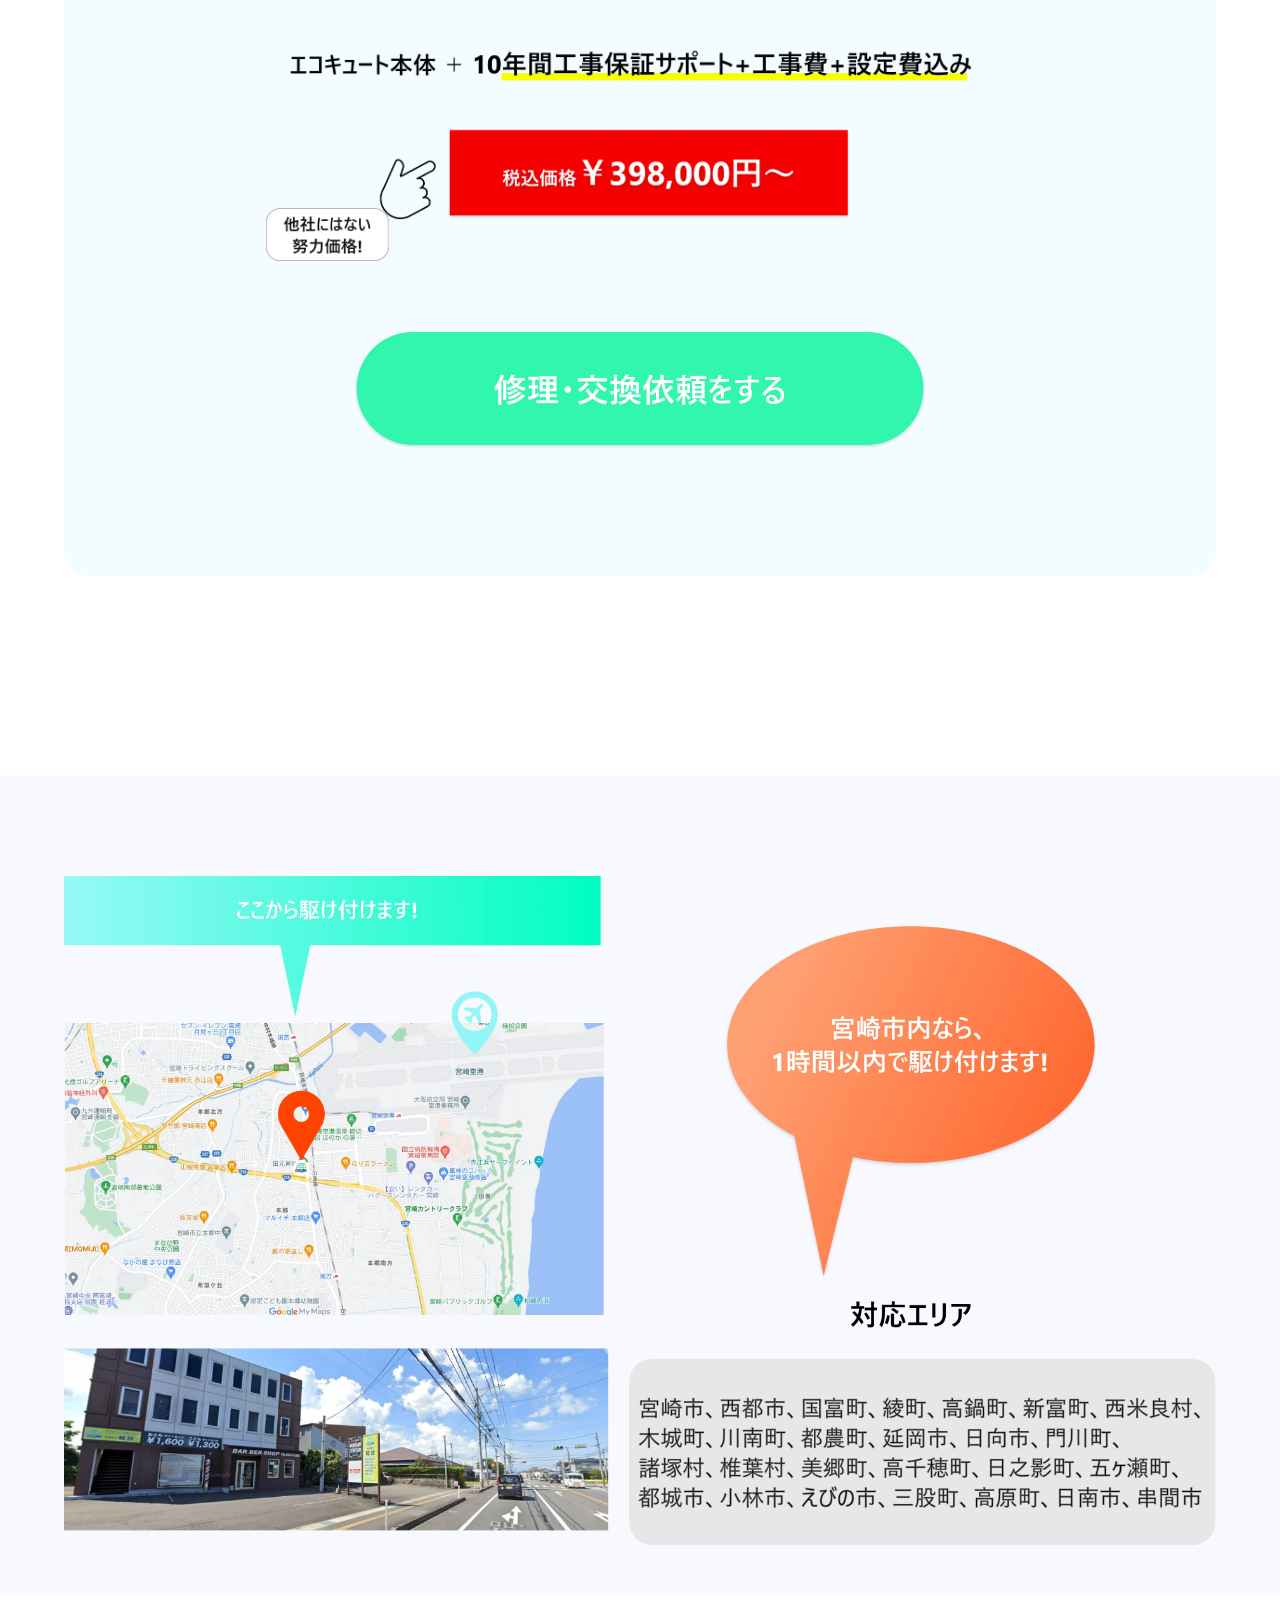
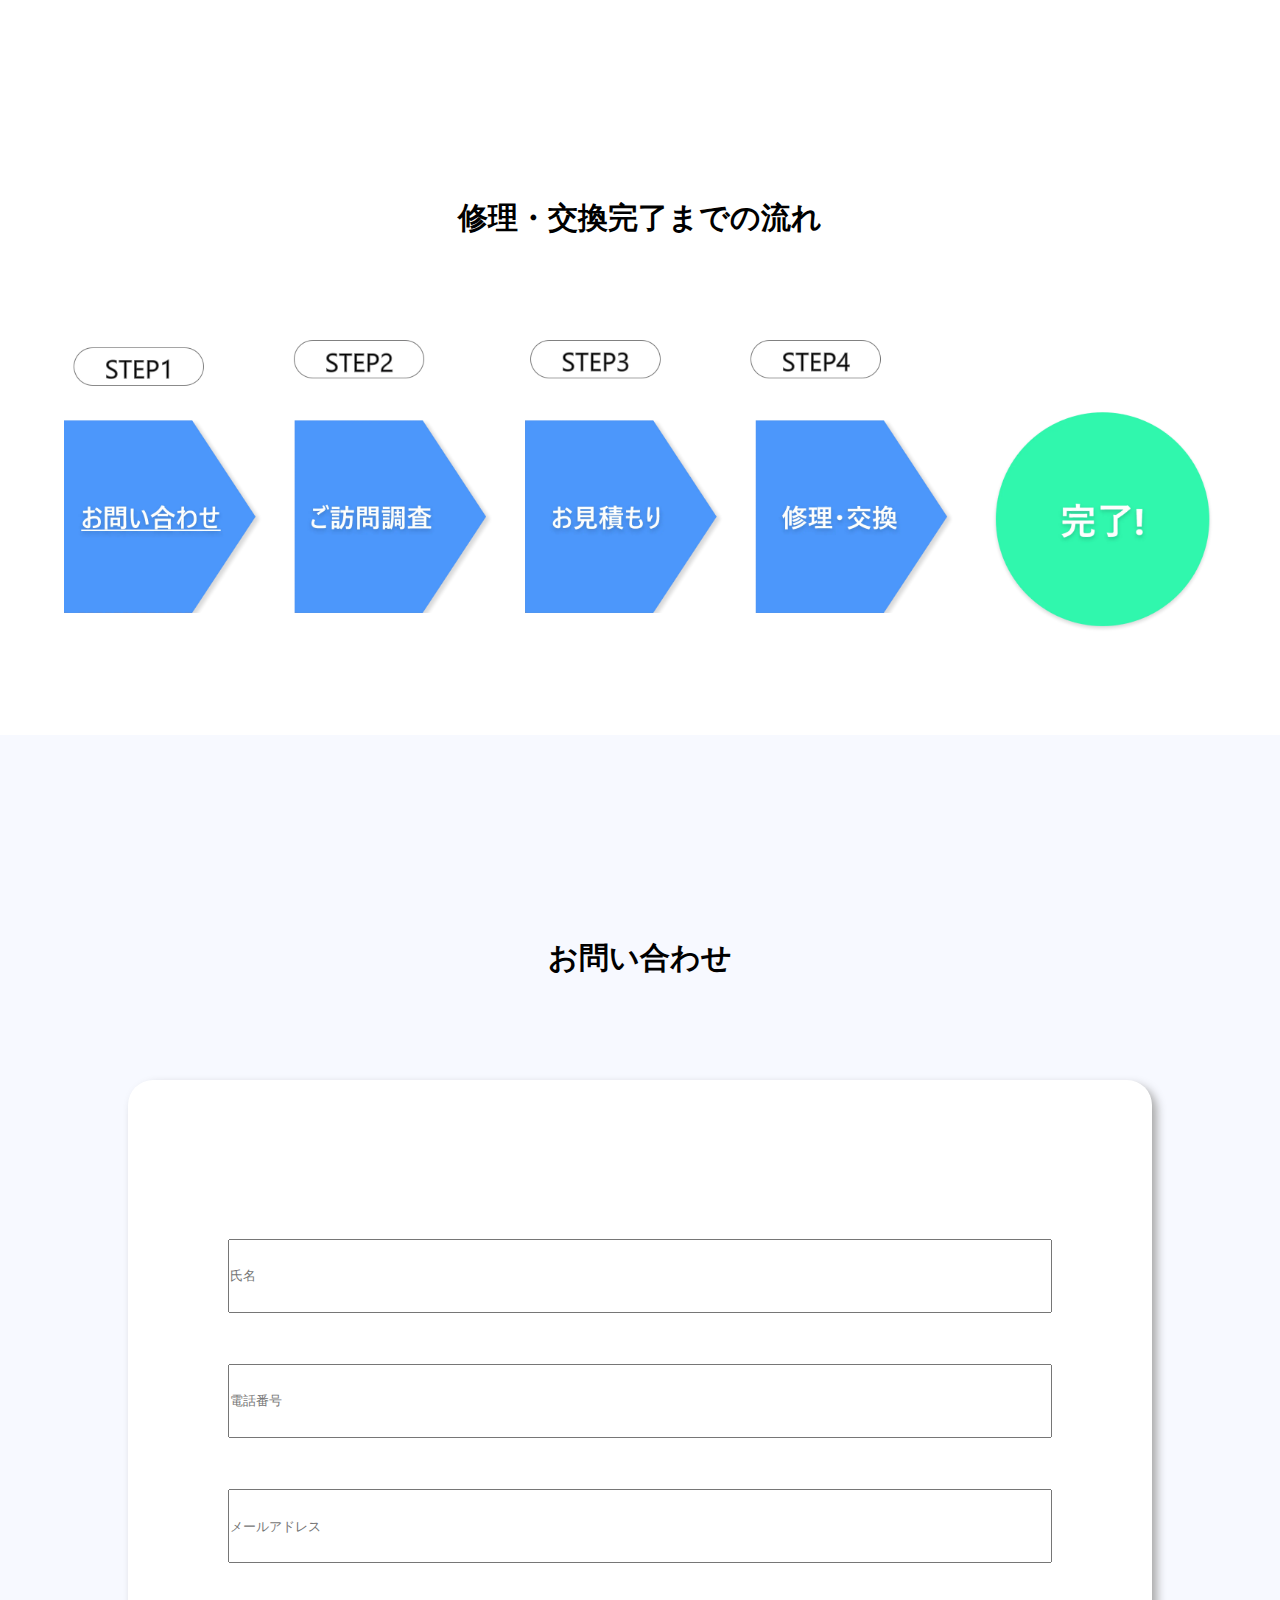
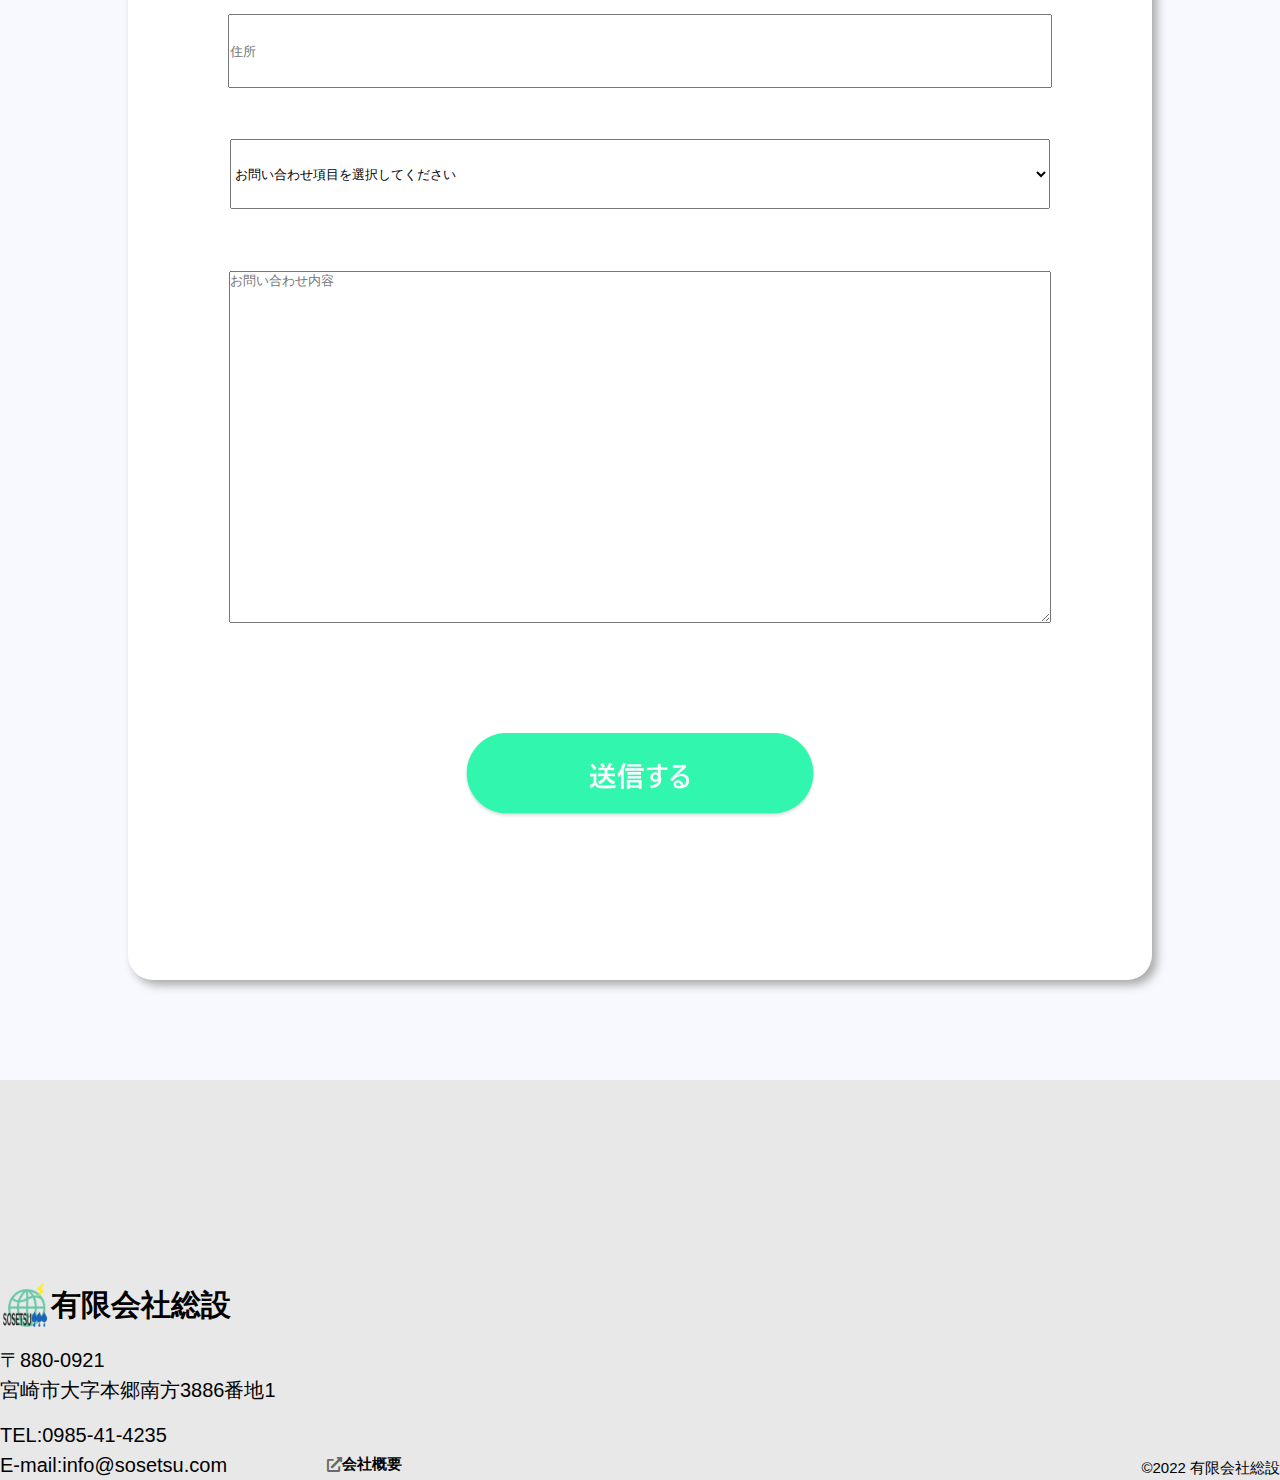
==== commit e552b05b: "Add files via upload" ====
--- a/index.html
+++ b/index.html
@@ -4,89 +4,99 @@
     <meta charset="UTF-8">
     <meta http-equiv="X-UA-Compatible" content="IE=edge">
     <meta name="viewport" content="width=device-width">
-    <title>Document</title>
+    <title>みやざき太陽光相談所 - 有限会社総設 - エコキュート</title>
+    <meta name="description" content="最短お申込みした日に完了! エコキュートの交換、修理なら総設へ! 早さ、丁寧な対応が評判!">
     <link rel="stylesheet" href="css/html5-reset.css"> 
     <link rel="stylesheet" href="css/index.css">
     <link rel="stylesheet" href="css/responsive.css">
     <link rel="stylesheet" href="https://cdnjs.cloudflare.com/ajax/libs/font-awesome/5.11.0/css/all.min.css"/>
+    <meta property="og:type" content="artcle" />
+    <meta property="og:url" content="">
+    <meta property="og:site_name" content="みやざき太陽光相談所 - 有限会社総設 - エコキュート" />
+    <meta property="og:title" content="みやざき太陽光相談所 - 有限会社総設 - エコキュート" />
+    <meta property="og:description" content="最短お申込みした日に完了! エコキュートの交換、修理なら総設へ! 早さ、丁寧な対応が評判!" />
+    <meta property="og:image" content="https://www.sosetsu.com/lp-ecocute-01/lp-ecocute-01.png"/>
+    <!-- Twitterカードの設定 -->
+    <meta name="twitter:card" content="summary_large_image">
+    <meta name="twitter:title" content="みやざき太陽光相談所 - 有限会社総設 - エコキュート" />
+    <meta name="twitter:description" content="最短お申込みした日に完了! エコキュートの交換、修理なら総設へ! 早さ、丁寧な対応が評判!" />
+    <meta name="twitter:image" content="https://www.sosetsu.com/lp-ecocute-01/lp-ecocute-01.png" />
 </head>
 <body>
     
 
 
-
+<!-- fastview / header --> 
 <div class="fastview">
     <img src="images/logo.webp" class="logo">
-<header>
-   
-    <div class="fastview-right">
-        <img src="images/firstview-speechbubble.webp" class="firstview-speechbubble">
-        <a href="tel:0985-41-4235"><img src="images/cv-phone-firstview.webp" class="cv-phone-firstview"></a>
-    </div>
-    <div class="fastview-right-sp">
-        <a href="tel:0985-41-4235" class="cv-phone-sp"><img src="images/cv-phone-sp.webp" class="pic-cv-phone-sp"></a>
-        <a href="#ca-contact" class="cv-fv-sp"><img src="images/cv-fv-sp.webp" class="pic-cv-fv-sp"></a>
-    </div>
-</header>
-
-<div class="fixed-cv-box">
-    <a href="tel:0985-41-4235" class="fixed-cv-phone-sp"><img src="images/fixed-cv-phone-sp.webp" class="pic-fixed-cv-phone-sp"></a>
+    <header>
+        <div class="fastview-right">
+            <img src="images/firstview-speechbubble.webp" class="firstview-speechbubble">
+            <a href="tel:0985-41-4235"><img src="images/cv-phone-firstview.webp" class="cv-phone-firstview"></a>
+        </div>
+        <div class="fastview-right-sp">
+            <a href="tel:0985-41-4235" class="cv-phone-sp"><img src="images/cv-phone-sp.webp" class="pic-cv-phone-sp"></a>
+            <a href="#ca-contact" class="cv-fv-sp"><img src="images/cv-fv-sp.webp" class="pic-cv-fv-sp"></a>
+        </div>
+    </header>
+
+    <div class="fixed-cv-box">
+        <a href="tel:0985-41-4235" class="fixed-cv-phone-sp"><img src="images/fixed-cv-phone-sp.webp" class="pic-fixed-cv-phone-sp"></a>
         <a href="#ca-contact" class="fixed-cv-fv-sp"><img src="images/fixed-cv-fv-sp.webp" class="pic-fixed-cv-fv-sp"></a>
-</div>
+    </div>
 
    <img src="images/fastview.webp" class="pic-fastview">
    <img src="images/fastview-sp.webp" class="pic-fastview-sp">
 
+   <!-- contact-firstview --> 
    <div class="fv-contact">
-    <p class="title-fv-contact">簡単お問い合わせ!</p>
-    <form  method="post" class="fv-form" action="mail.php" >
-
-    <div class="fv-form-name">
-        <input type="text" id="userName"  class="fv-userName" name="お名前" required="required"  placeholder="氏名">
-    </div>
-
-    <div class="fv-phone-number">
-        <input type="tell" id="tell"  class="fv-tell" name="TEL"   placeholder="電話番号">
-    </div>
-
-    <div class="fv-form-mail">
-        <input type="email" id="email"  class="fv-email" name="メールアドレス" required="required"  placeholder="メールアドレス">
-    </div>
-
-    <div class="fv-address">
-        <input type="text" id="address" class="fv2-address" name="住所"  placeholder="住所">
-    </div>
-  
-    <select name="example" class="fv-select" required>
-        <option value="">お問い合わせ項目を選択してください</option>
-        <option>選択肢のサンプル1</option>
-        <option>選択肢のサンプル2</option>
-        <option>選択肢のサンプル3</option>
-        <option>選択肢のサンプル4</option>
-        <option>選択肢のサンプル5</option>
-        </select>
-
-    <div class="fv-form-contens">
-      <textarea id="content" class="fv-content" name="" required="required" placeholder="お問い合わせ内容"></textarea>
-    </div>
-
-    <div class="fv-p-form__btn">
-      <input type="image"  src="images/fv-form-btn.webp" value="送信する" class="fv-form-btn btn-green-color formBtn" id="confirmBtn">
-    </div>
-
-    </form>
+        <p class="title-fv-contact">簡単お問い合わせ!</p>
+        <form  method="post" class="fv-form" action="mail.php" >
+
+            <div class="fv-form-name">
+                <input type="text" id="userName"  class="fv-userName" name="お名前" required="required"  placeholder="氏名">
+            </div>
+
+            <div class="fv-phone-number">
+                <input type="tell" id="tell"  class="fv-tell" name="TEL"   placeholder="電話番号">
+            </div>
+
+            <div class="fv-form-mail">
+                <input type="email" id="email"  class="fv-email" name="メールアドレス" required="required"  placeholder="メールアドレス">
+            </div>
+
+            <div class="fv-address">
+                <input type="text" id="address" class="fv2-address" name="住所"  placeholder="住所">
+            </div>
+        
+            <select name="example" class="fv-select" required>
+                <option value="">お問い合わせ項目を選択してください</option>
+                <option>エコキュートの修理に関して</option>
+                <option>エコキュートの交換に関して</option>
+                <option>エコキュートの買い替えに関して</option>
+                <option>電気水温気からの交換に関して</option>
+                <option>その他ご相談</option>
+            </select>
+
+            <div class="fv-form-contens">
+              <textarea id="content" class="fv-content" name="" required="required" placeholder="お問い合わせ内容"></textarea>
+            </div>
+
+            <div class="fv-p-form__btn">
+              <input type="image"  src="images/fv-form-btn.webp" value="送信する" class="fv-form-btn btn-green-color formBtn" id="confirmBtn">
+            </div>
+
+        </form>
+    </div>
 </div>
 
 
-</div>
-
-
-
-
-
-
-
-
+
+
+
+
+
+<!-- maker-area --> 
 <div class="maker-area">
     <p class="title-maker-box"><span class="underline-red">大人気メーカー取り揃えております!</span></p>
 
@@ -101,140 +111,136 @@
 
 
 
-
+<!-- contact-sp --> 
 <div class="contact-area-sp">
-<img src="images/speechbubble-sp.webp" class="pic-speechbubble-sp">
-
-<div class="contact-sp">
+    <img src="images/speechbubble-sp.webp" class="pic-speechbubble-sp">
+
+    <div class="contact-sp">
     <p class="title-contact-sp">簡単お問い合わせ!</p>
     <form  method="post" class="form-sp" action="mail.php" >
 
-    <div class="form-name-sp">
-        <input type="text" id="userName"  class="userName-sp" name="お名前" required="required"  placeholder="氏名">
-    </div>
-
-    <div class="phone-number-sp">
-        <input type="tell" id="tell"  class="tell-sp" name="TEL"   placeholder="電話番号">
-    </div>
-
-    <div class="form-mail-sp">
-        <input type="email" id="email"  class="email-sp" name="メールアドレス" required="required"  placeholder="メールアドレス">
-    </div>
-
-    <div class="address1-sp">
-        <input type="text" id="address" class="address-sp" name="住所"  placeholder="住所">
-    </div>
-  
-    <select name="example" class="select-sp" required>
-        <option value="">お問い合わせ項目を選択してください</option>
-        <option>エコキュートの修理に関して</option>
-                <option>エコキュートの交換に関して</option>
-                <option>エコキュートの買い替えに関して</option>
-                <option>電気水温気からの交換に関して</option>
-                <option>その他ご相談</option>
+        <div class="form-name-sp">
+            <input type="text" id="userName"  class="userName-sp" name="お名前" required="required"  placeholder="氏名">
+        </div>
+
+        <div class="phone-number-sp">
+            <input type="tell" id="tell"  class="tell-sp" name="TEL"   placeholder="電話番号">
+        </div>
+
+        <div class="form-mail-sp">
+            <input type="email" id="email"  class="email-sp" name="メールアドレス" required="required"  placeholder="メールアドレス">
+        </div>
+
+        <div class="address1-sp">
+            <input type="text" id="address" class="address-sp" name="住所"  placeholder="住所">
+        </div>
+    
+        <select name="example" class="select-sp" required>
+            <option value="">お問い合わせ項目を選択してください</option>
+            <option>エコキュートの修理に関して</option>
+            <option>エコキュートの交換に関して</option>
+            <option>エコキュートの買い替えに関して</option>
+            <option>電気水温気からの交換に関して</option>
+            <option>その他ご相談</option>
         </select>
 
-    <div class="form-contens-sp">
-      <textarea id="content" class="content-sp" name="" required="required" placeholder="お問い合わせ内容"></textarea>
-    </div>
-
-    <div class="p-form__btn-sp">
-      <input type="image" src="images/form-btn-sp.png" value="送信する" class="form-btn-sp btn-green-color formBtn" id="confirmBtn">
-    </div>
-
+        <div class="form-contens-sp">
+          <textarea id="content" class="content-sp" name="" required="required" placeholder="お問い合わせ内容"></textarea>
+        </div>
+
+        <div class="p-form__btn-sp">
+          <input type="image" src="images/form-btn-sp.png" value="送信する" class="form-btn-sp btn-green-color formBtn" id="confirmBtn">
+        </div>
     </form>
+    </div>
 </div>
 
 
 
 
-</div>
-
-
-
-
-
+<!-- service-area --> 
 <section id="service-area">
     <img src="images/problem-for-solution.webp" class="problem-for-solution">
     <img src="images/problem-for-solution-sp.webp" class="problem-for-solution-sp">
-<div class="service-box">
-
-    <div class="service-box-item">
-        <h3 class="service-title">ご相談</h3>
-        <img src="images/service1.webp" class="pic-service">
-        <p class="service-description">まずはお気軽にお電話、お問い合わせフォームからご連絡下さい。丁寧に状況をヒアリングし、お客様の状況に応じて当日駆け付け、もしくはご訪問調査の日程を決めさせていただきます。
-        </p>
-        <a href="#ca-contact"><img src="images/cv-service1.webp" class="cv-service"></a>
-    </div>
-
-    <div class="service-box-item">
-        <h3 class="service-title">修理・交換</h3>
-        <img src="images/service2.webp" class="pic-service">
-        <p class="service-description">必ず第2種以上の有資格者がスピーディーに丁寧な修理・交換を行います!
-            又、知識と経験が豊富なことから、初めての方でも安心して任せられます。
-            </p>
+    <div class="service-box">
+
+        <div class="service-box-item">
+            <h3 class="service-title">ご相談</h3>
+            <img src="images/service1.webp" class="pic-service">
+            <p class="service-description">まずはお気軽にお電話、お問い合わせフォームからご連絡下さい。丁寧に状況をヒアリングし、お客様の状況に応じて当日駆け付け、もしくはご訪問調査の日程を決めさせていただきます。</p>
+            <a href="#ca-contact"><img src="images/cv-service1.webp" class="cv-service"></a>
+        </div>
+
+        <div class="service-box-item">
+            <h3 class="service-title">修理・交換</h3>
+            <img src="images/service2.webp" class="pic-service">
+            <p class="service-description">必ず第2種以上の有資格者がスピーディーに丁寧な修理・交換を行います!
+                又、知識と経験が豊富なことから、初めての方でも安心して任せられます。</p>
             <a href="#ca-contact"><img src="images/cv-service2.webp" class="cv-service"></a>
-    </div>
-
-    <div class="service-box-item">
-        <h3 class="service-title">買い替え</h3>
-        <img src="images/service3.webp" class="pic-service">
-        <p class="service-description">エコキュートの新しい買い替え、もしくは初めての導入にも丁寧に対応致します！ご自宅の環境に合わせて最適なエコキュート、ご使用方法をご提案させていただきます！</p>
-        <a href="#ca-contact"><img src="images/cv-service3.webp" class="cv-service"></a>
-    </div>
-
-</div>
-</section>
-
+        </div>
+
+        <div class="service-box-item">
+            <h3 class="service-title">買い替え</h3>
+            <img src="images/service3.webp" class="pic-service">
+            <p class="service-description">エコキュートの新しい買い替え、もしくは初めての導入にも丁寧に対応致します！ご自宅の環境に合わせて最適なエコキュート、ご使用方法をご提案させていただきます！</p>
+            <a href="#ca-contact"><img src="images/cv-service3.webp" class="cv-service"></a>
+        </div>
+    </div>
+</section>
+
+
+<!-- introduce-area(tv) --> 
 <section id="introduce-area">
     <img src="images/title-introduce.webp" class="title-introduce">
-   <img src="images/pic-introduce.webp" class="pic-introduce">
+    <img src="images/pic-introduce.webp" class="pic-introduce">
     <img src="images/pic-introduce-sp.webp" class="pic-introduce-sp">
 
     <img src="images/down-arrow-orange.webp" class="down-arrow-orange">
 
-  <img src="images/text-summary-point.webp" class="pic-text-summary-point">
-
-</section>
-
-
+    <img src="images/text-summary-point.webp" class="pic-text-summary-point">
+</section>
+
+
+<!-- strong-point(time) --> 
 <section id="strong-point">
     <h2 class="section-title-strong-point">総設はご連絡いただいてから<span class="underline-yellow">平均2日以内</span>で<br>修理・交換が完了します！</h2>
-<img src="images/time-strongpoint.webp" class="pic-time">
-</section>
-
-
+    <img src="images/time-strongpoint.webp" class="pic-time">
+</section>
+
+
+<!-- introduce-product --> 
 <section id="introduce-product">
-<img src="images/triangle-introduce-product.webp" class="triangle-introduce-product">
-
-<div class="inner-introduce-product">
-
-<h2 class="section-title-introduce-product"><span class="underline-red">在庫あり！</span>即日交換＆即日修理！<br>オススメ商品</h2>
-<img src="images/summary-introduce-product.webp" class="summary-introduce-product">
-<img src="images/pic-main-introduce-product.webp" class="pic-main-introduce-product">
-
-<a href="#ca-contact"><img src="images/btn-cv.webp" class="btn-cv"></a>
-
-</div>
-</section>
-
-
+    <img src="images/triangle-introduce-product.webp" class="triangle-introduce-product">
+
+    <div class="inner-introduce-product">
+        <h2 class="section-title-introduce-product"><span class="underline-red">在庫あり！</span>即日交換＆即日修理！<br>オススメ商品</h2>
+        <img src="images/summary-introduce-product.webp" class="summary-introduce-product">
+        <img src="images/pic-main-introduce-product.webp" class="pic-main-introduce-product">
+        <a href="#ca-contact"><img src="images/btn-cv.webp" class="btn-cv"></a>
+    </div>
+</section>
+
+
+<!-- map-area --> 
 <section id="map-area">
-<img src="images/pic-map-area.webp" class="pic-map-area">
-<img src="images/pic-map-area-sp.webp" class="pic-map-area-sp">
-</section>
-
-
+    <img src="images/pic-map-area.webp" class="pic-map-area">
+    <img src="images/pic-map-area-sp.webp" class="pic-map-area-sp">
+</section>
+
+
+<!-- flow --> 
 <section id="flow">
    <h2 class="section-title-flow">修理・交換完了までの流れ</h2>
    <img src="images/pic-flow.webp" class="pic-flow">
-    </section>
-
-    <section id="contact">
-        <h2 class="section-title-contact">お問い合わせ</h2>
-
-        <div class="ca-contact" id="ca-contact">
-            <form  method="post" class="ca-form" action="mail.php" >
+</section>
+
+
+<!-- contact --> 
+<section id="contact">
+    <h2 class="section-title-contact">お問い合わせ</h2>
+
+    <div class="ca-contact" id="ca-contact">
+        <form  method="post" class="ca-form" action="mail.php" >
     
             <div class="ca-form-name">
                 <input type="text" id="userName" class="ca-userName" name="お名前" required="required"  placeholder="氏名">
@@ -259,7 +265,7 @@
                 <option>エコキュートの買い替えに関して</option>
                 <option>電気水温気からの交換に関して</option>
                 <option>その他ご相談</option>
-                </select>
+            </select>
 
             <div class="ca-form-contens">
               <textarea id="content"  class="ca-content" name="" required="required" placeholder="お問い合わせ内容"></textarea>
@@ -269,11 +275,12 @@
               <input type="image" src="images/ca-form-btn.webp" value="送信する" class="ca-form-btn btn-green-color formBtn" id="confirmBtn">
             </div>
       
-            </form>
-        </div>
-         </section>
-
-
+        </form>
+    </div>
+</section>
+
+
+<!-- footer --> 
 <footer>
     <div class="footer-left">
         <div class="flex-footer1">
@@ -290,11 +297,8 @@
             <p class="e-mail-address"><a href="mailto:info@sosetsu.com">E-mail:info@sosetsu.com</a></p>
             <a href="https://www.sosetsu.com/about/"><span class="sp-footer-bottom"><i class="fas fa-external-link-alt"></i><p class="rink">会社概要</p></span></a>
         </div>
-
-    </div>
-
+    </div>
     <p class="copyright">&copy;2022 有限会社総設</p>
-
 </footer>
 
 
--- a/css/index.css
+++ b/css/index.css
@@ -90,6 +90,16 @@
     display: none;
 }
 
+
+.fixed-cv-box{
+    display: none;
+}
+.fixed-cv-phone-sp{
+    display: none;
+}
+.fixed-cv-fv-sp{
+    display: none;
+}
 
 
 
@@ -273,15 +283,12 @@
     margin-bottom: 5rem;
     width: 40%;
 }
-.pic-introduce-box{
-    width: 100%;
-    height: auto;
-    display: flex;
-    justify-content: space-around;
-}
+
 .pic-introduce{
-    width: 40%;
-    height: auto;
+    display: block;
+    width: 90%;
+    margin-left: auto;
+    margin-right: auto;
 }
 .pic-introduce-sp{
     display: none;
@@ -366,7 +373,7 @@
 }
 .pic-main-introduce-product{
     display: block;
-    width: 80%;
+    width: 65%;
     margin-left: auto;
     margin-right: auto;
     margin-bottom: 10%;
--- a/css/responsive.css
+++ b/css/responsive.css
@@ -136,13 +136,49 @@
         opacity: 0.7;
          }
 
-         .p{
+         .pic-cv-phone-sp{
             height: 75%;
          }
-         .p2{
+         .pic-cv-fv-sp{
             height: 75%;
          }
 
+
+         .fixed-cv-box{
+            display: block;
+            display: flex;
+            width: 100%;
+            margin-left: auto;
+            margin-right: auto;
+            position: fixed;
+            bottom: 0%;
+            z-index: 20;
+            align-items: stretch;
+        }
+        .fixed-cv-phone-sp{
+            bottom: 0;
+            display: block;
+            width:100%;
+        }
+        .fixed-cv-fv-sp{
+            bottom: 0;
+            display: block;
+            width: 100%;
+        }      
+        .pic-fixed-cv-phone-sp{
+            width: 100%;
+            height: 100%;
+         }
+         .fixed-cv-phone-sp:hover{
+            opacity: 0.7;
+         }
+         .pic-fixed-cv-fv-sp{
+            width: 100%;
+            height: 100%;
+         }
+         .fixed-cv-fv-sp:hover{
+            opacity: 0.7;
+         }
 
 
 
@@ -310,7 +346,7 @@
     margin-bottom: 5rem;
     width: 60%;
 }
-.pic-introduce-box{
+.pic-introduce{
     display: none;
 }
 .pic-introduce-sp{
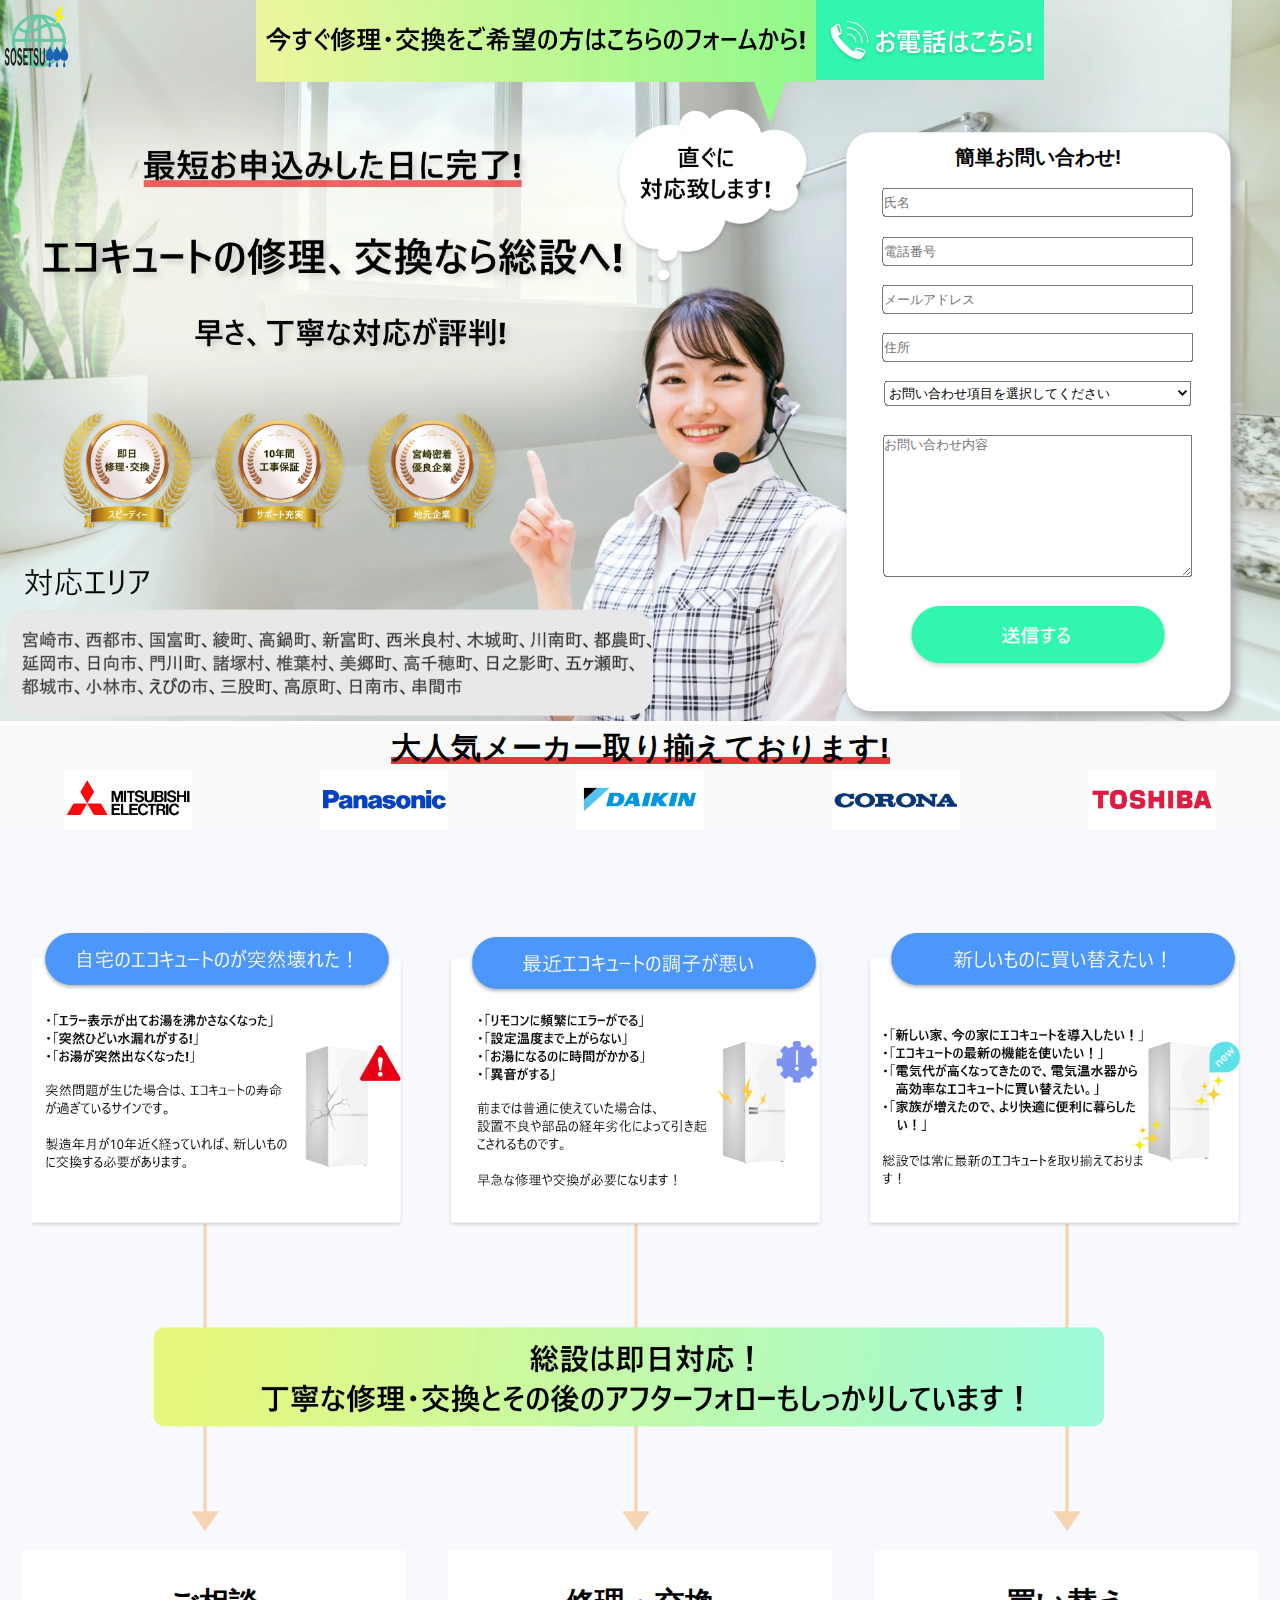
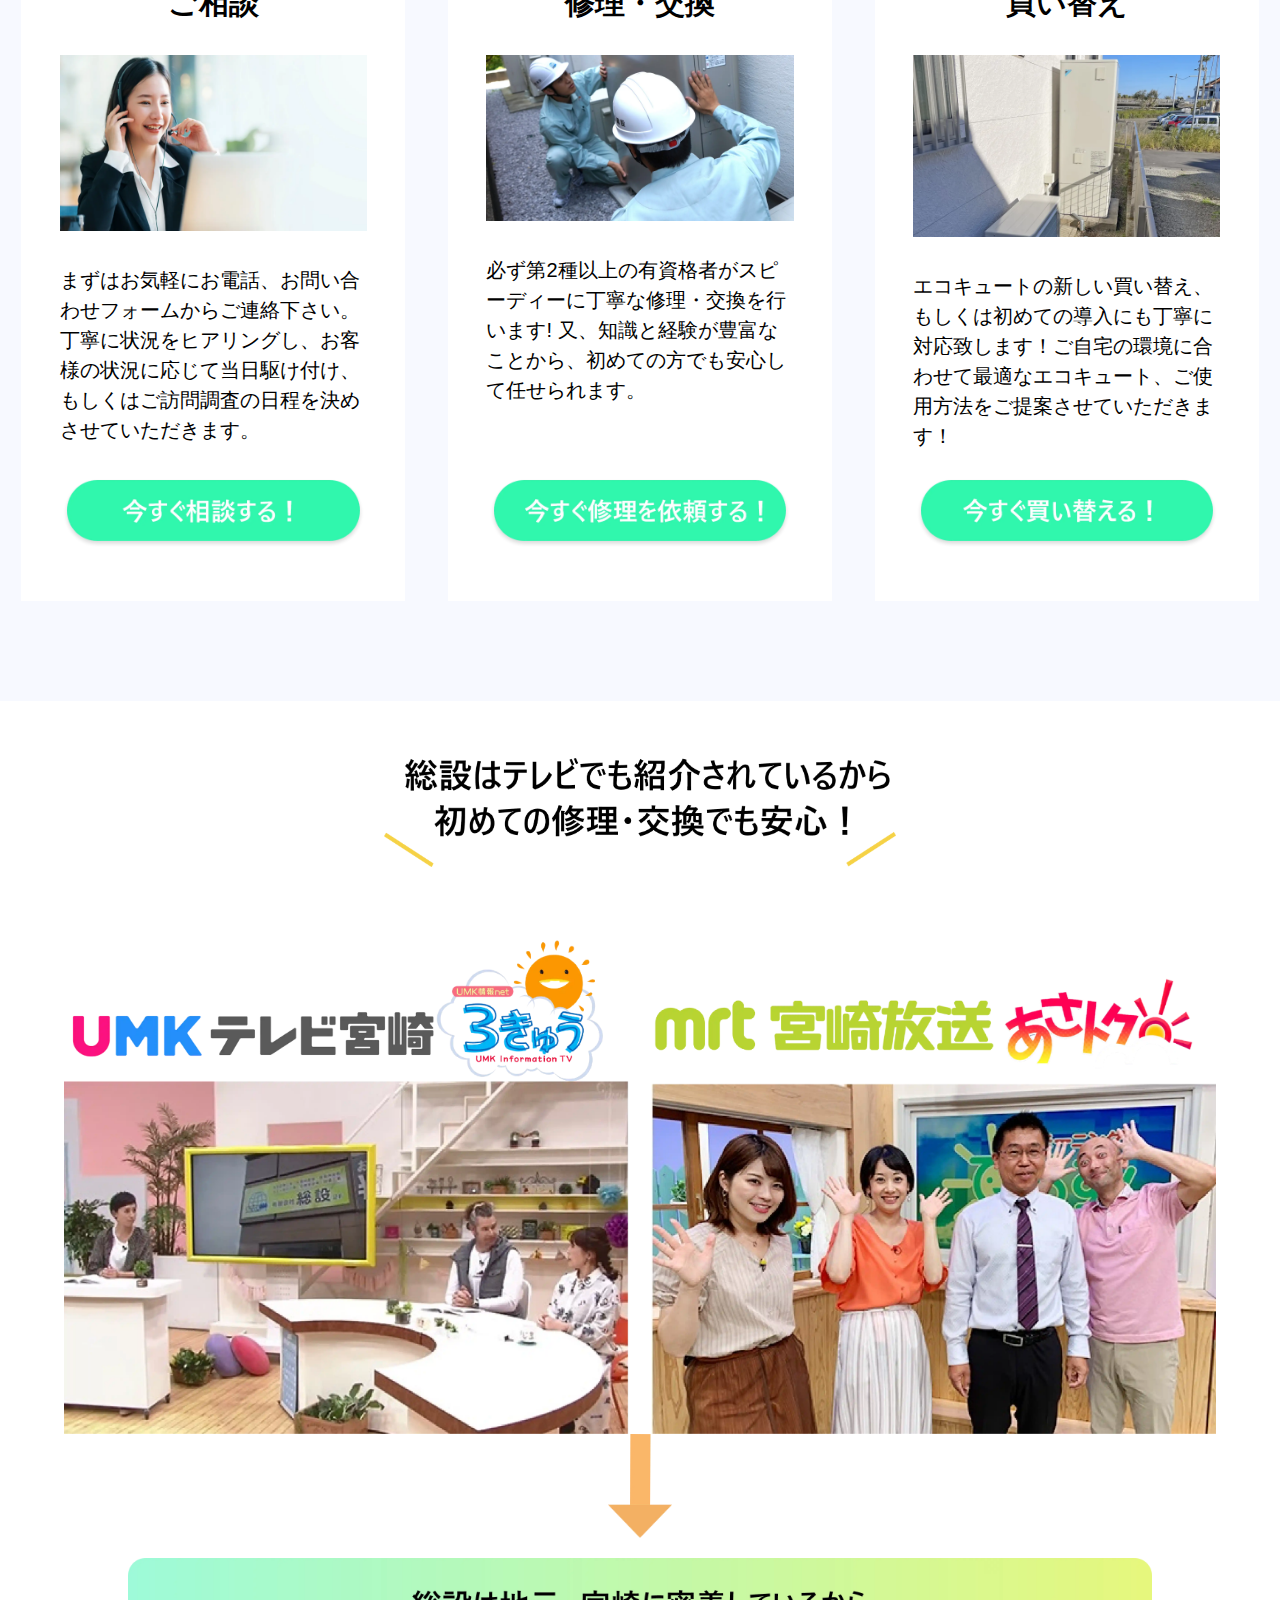
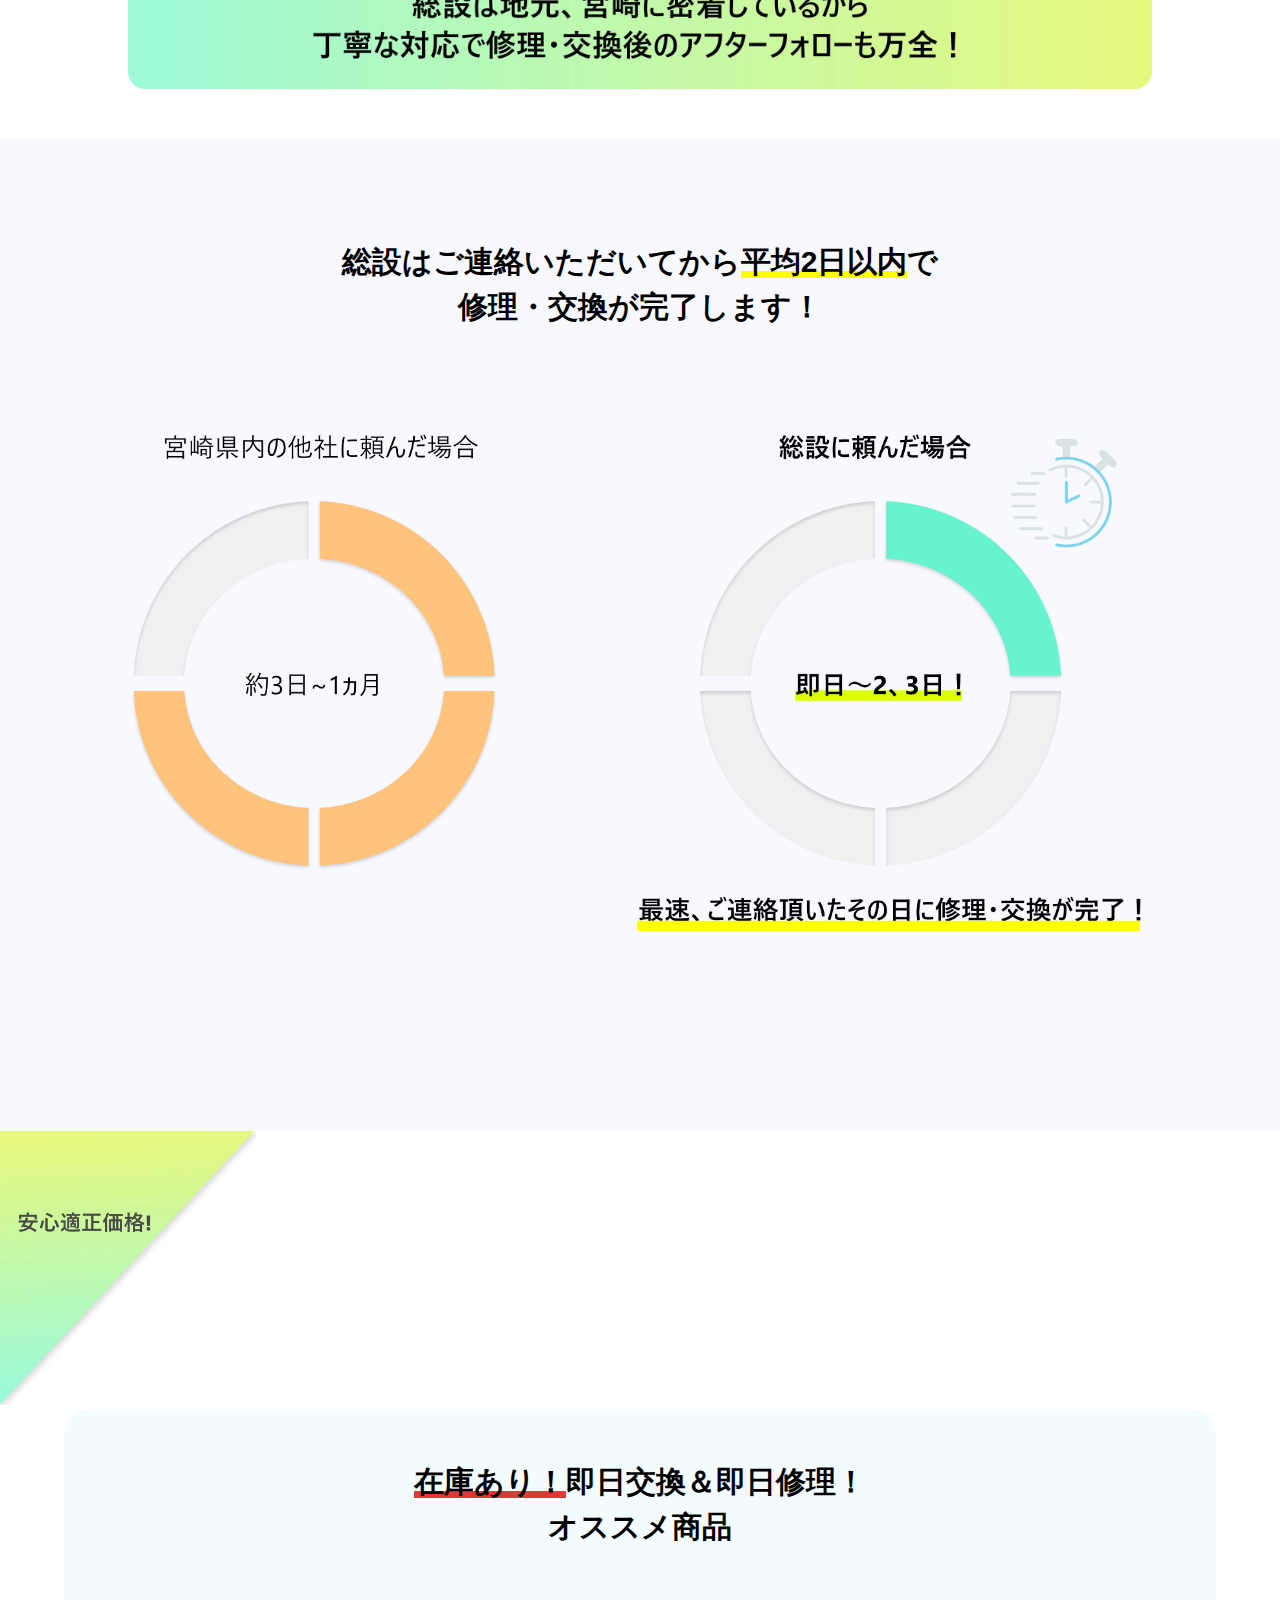
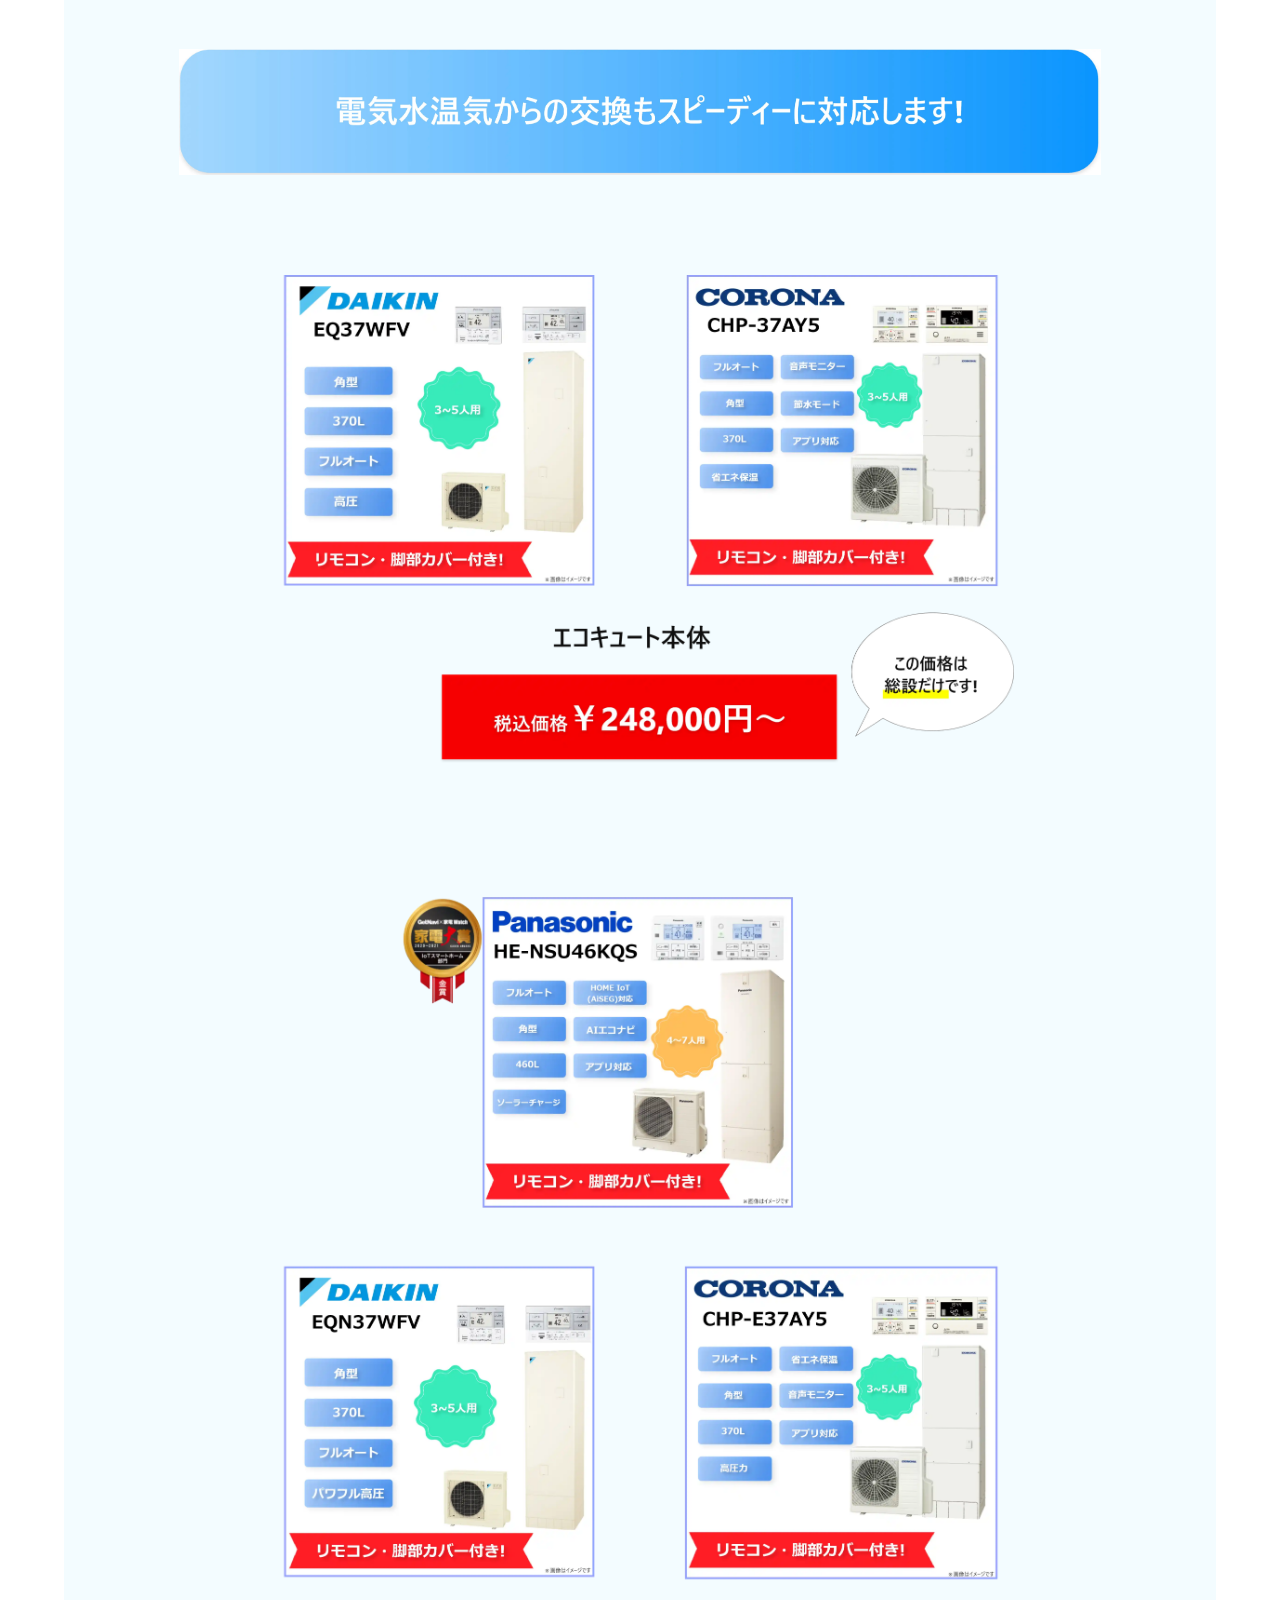
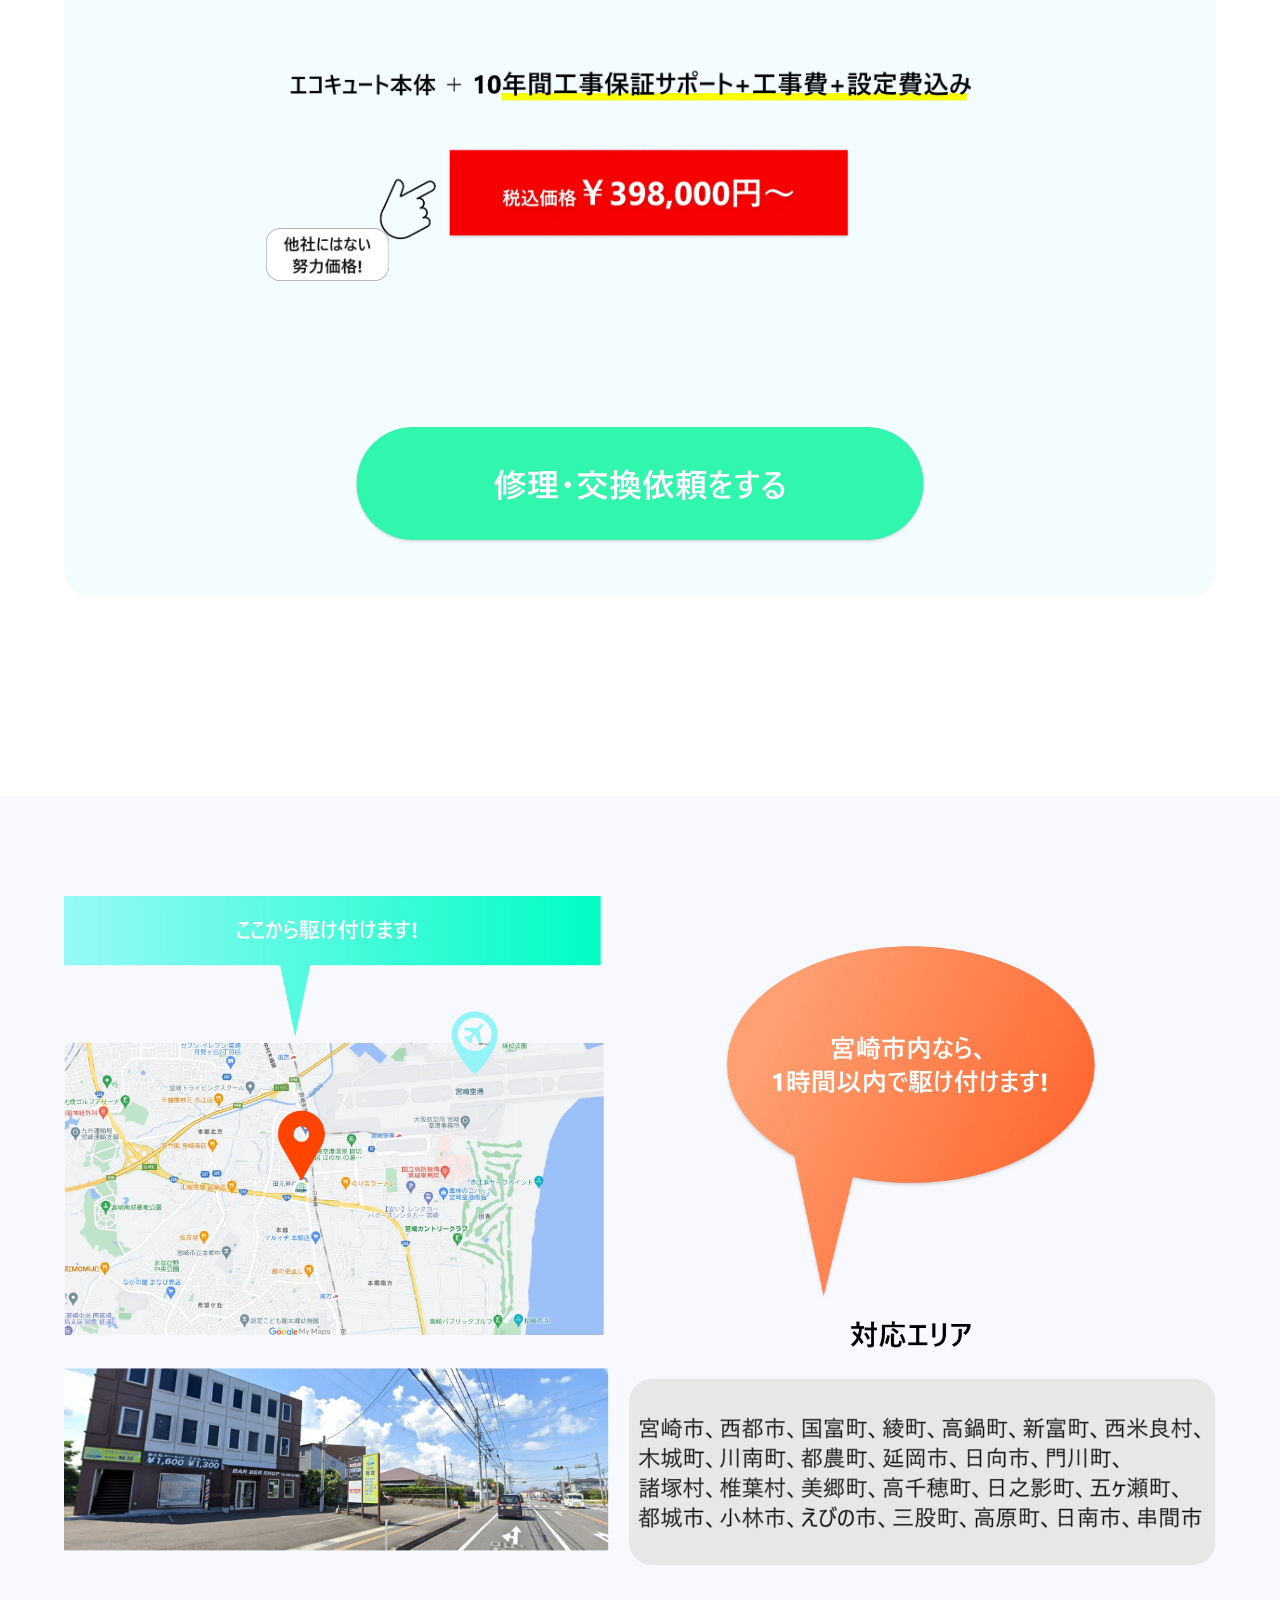
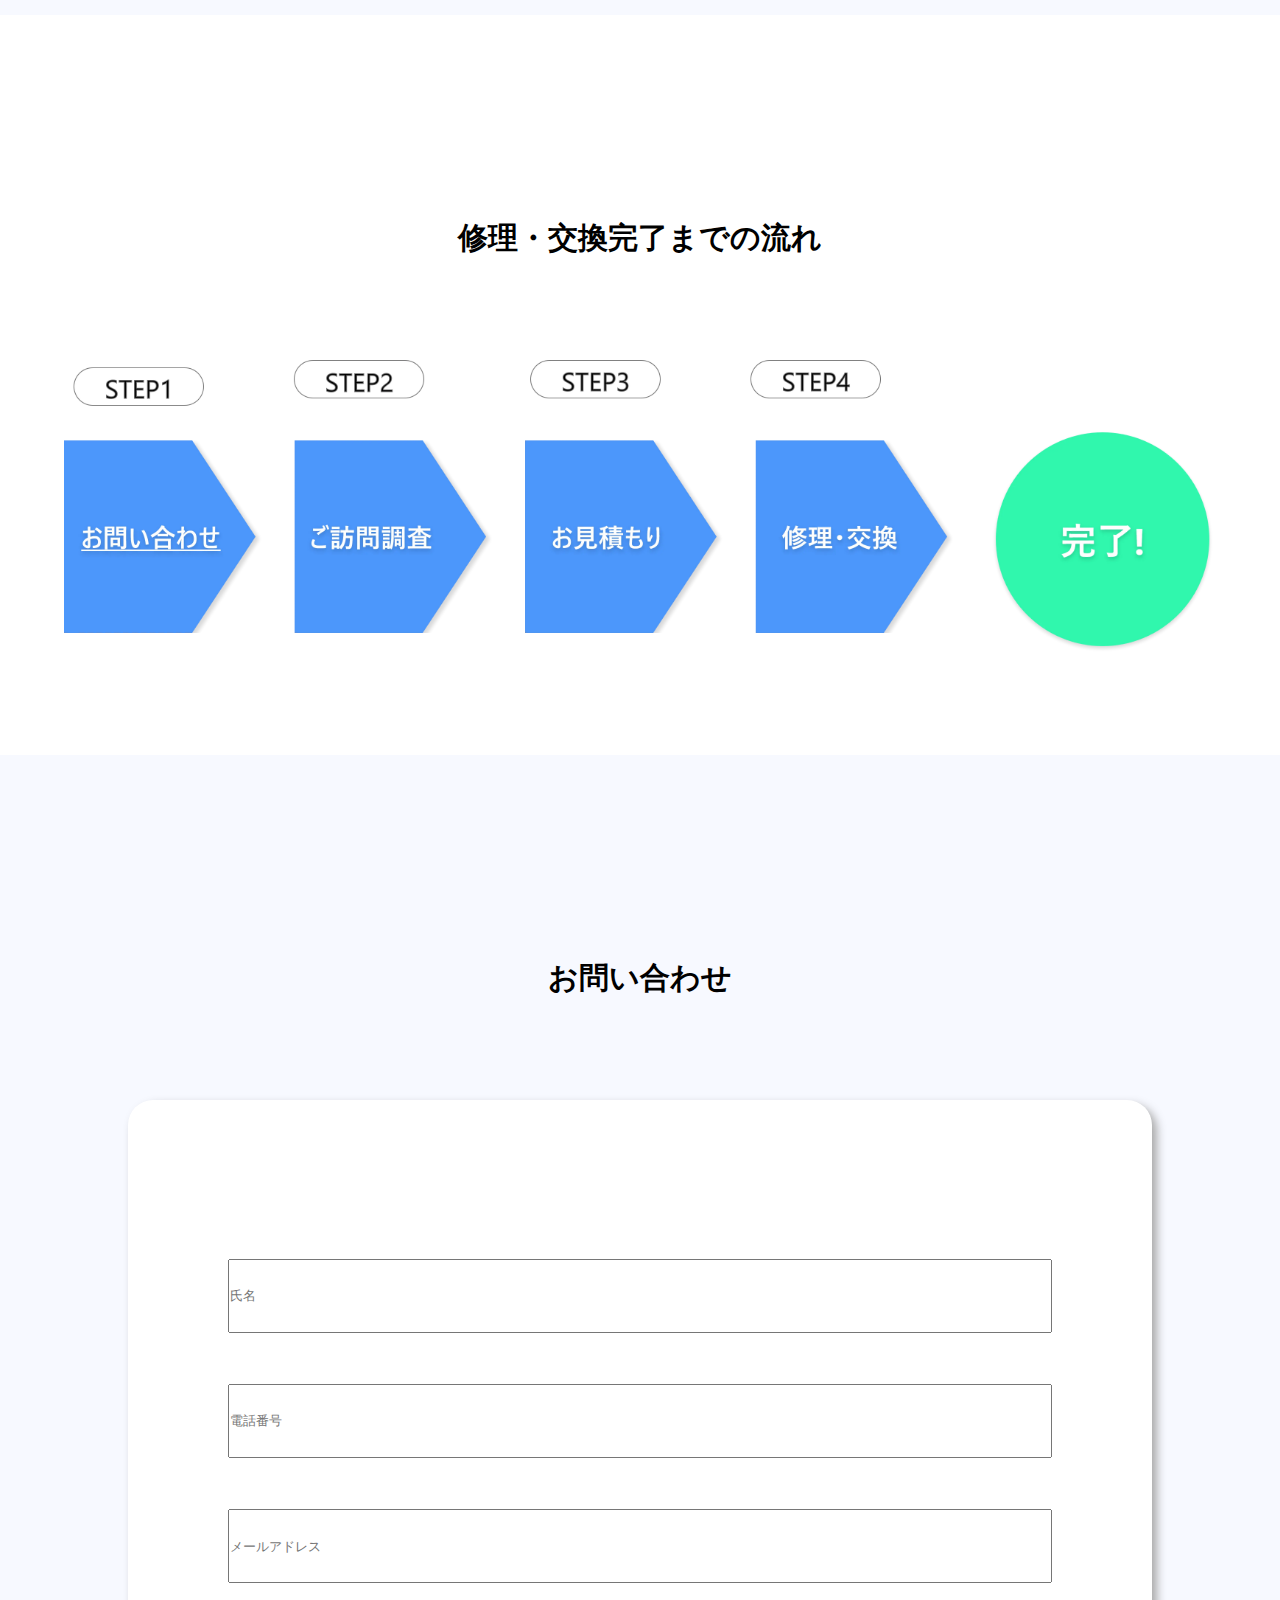
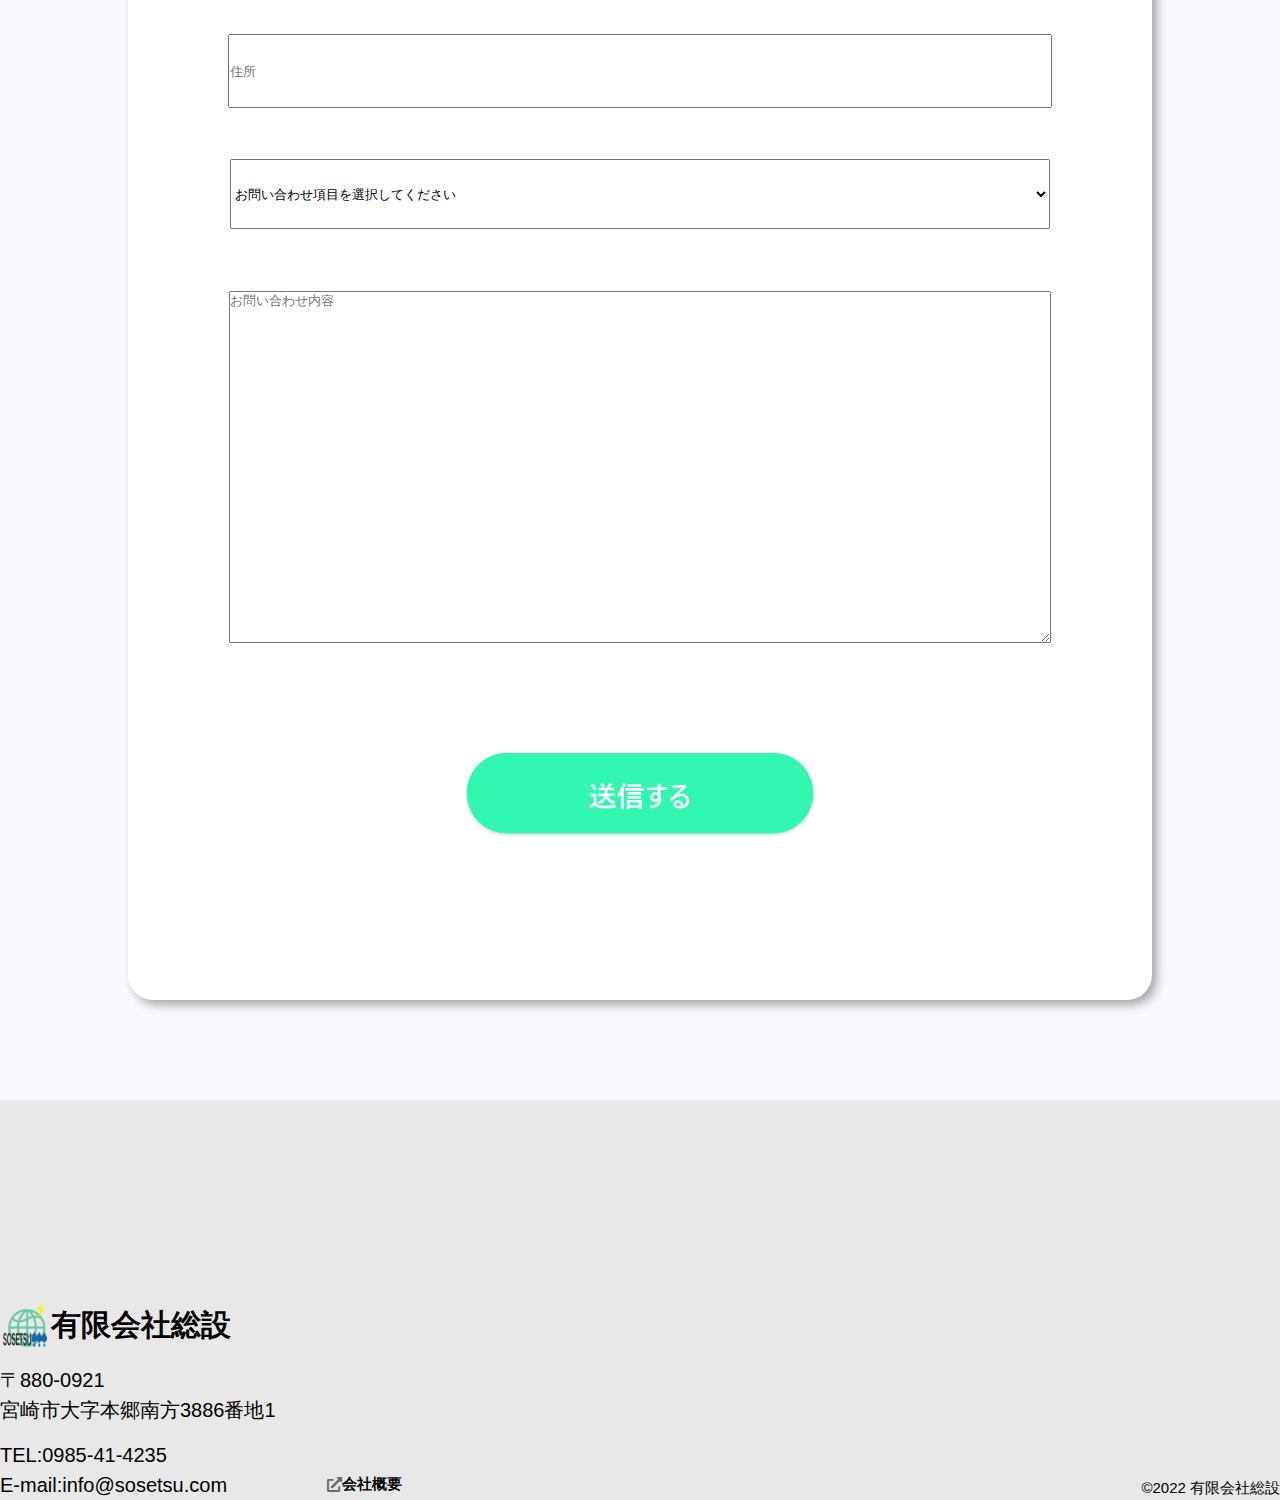
==== commit 37eec05b: "Add files via upload" ====
--- a/index.html
+++ b/index.html
@@ -35,7 +35,7 @@
             <a href="tel:0985-41-4235"><img src="images/cv-phone-firstview.webp" class="cv-phone-firstview"></a>
         </div>
         <div class="fastview-right-sp">
-            <a href="tel:0985-41-4235" class="cv-phone-sp"><img src="images/cv-phone-sp.webp" class="pic-cv-phone-sp"></a>
+            <div class="cv-phone-sp"><a href="tel:0985-41-4235"><img src="images/cv-phone-sp.webp" class="pic-cv-phone-sp"></a></div>
             <a href="#ca-contact" class="cv-fv-sp"><img src="images/cv-fv-sp.webp" class="pic-cv-fv-sp"></a>
         </div>
     </header>
--- a/css/index.css
+++ b/css/index.css
@@ -1,557 +1,520 @@
 @charset "utf-8";
-*{
-    margin: 0;
-    padding: 0;
-}
-html{
-    font-size: 62.5%;
+* {
+	margin: 0;
+	padding: 0;
+}
+html {
+	font-size: 62.5%;
 }
 body {
-    font-family:"游ゴシック体","Yu Gothic",YuGothic,"ヒラギノ角ゴ Pro","Hiragino Kaku Gothic Pro","メイリオ",Meiryo,sans-serif;
-    color: #fff;
-        line-height:1.5;
-}
-a{
-    text-decoration: none;
-    color: black;
-}
-p{
-    color: black;
-}
-.underline-red{
-    background: linear-gradient(transparent 80%, #E13838 80%);
-}
-.underline-yellow{
-    background: linear-gradient(transparent 80%, #FFFF00 80%);
-}
-
-
-
-header{
-position: absolute;
-height: 10%;
-top: 0%;
-    width: 100%;
-    z-index: 2;
-}
-
-.logo{
-    position: absolute;
-    top: 0%;
-    left: 0%;
-    transform: translate(-0%,-0%);
-height: 10%;
-width: auto;
-z-index: 3;
-}
-.firstview-speechbubble{
-height: 170%;
-margin: 0;
-}
-.cv-phone-firstview{
-margin: 0;
-height: 110%;
-}
-.cv-phone-firstview:hover{
-       height: 113%;
-       opacity: 0.7;
-    }
-
-    .cv-phone-sp{
-        display: none;
-        }
-        .cv-fv-sp{
-            display: none;
-            }
-
-
-
-.fastview{
-    position: relative;
-    width: 100%;
-    height: 100%;
-}
-
-.fastview-right{
-    height: 100%;
-    display: flex;
-    position: absolute;
-    right: 0;
-}
-.fastview-right-sp{
-    display: none;
-}
-
-.pic-fastview{
-    width: 100%;  
-}
-
-.pic-fastview-sp{
-    display: none;
-}
-
-
-.fixed-cv-box{
-    display: none;
-}
-.fixed-cv-phone-sp{
-    display: none;
-}
-.fixed-cv-fv-sp{
-    display: none;
-}
-
-
-
-
-.fv-contact{
-    position: absolute;
-    bottom: 1%;
-    right: 3%;
-    transform: translate(-3%,-1%);
-    width: 30%;
-    height: 80%;
-    background-color: #ffffff;
-    border-radius: 25px;
-    box-shadow: 5px 5px 10px  darkgray;
-}
-.title-fv-contact{
-    font-size: clamp(0.8rem, 0.571rem + 1.14vw, 2rem);
-    font-weight: bold;
-    text-align: center;
-    margin-top: 1rem;
-}
-.fv-form{
-    width: 100%;
-    position: absolute;
-    top: 60%;
-    left: 50%;
-    transform: translate(-50%, -60%);
-    text-align: center;
-}
-.fv-userName,.fv-email,.fv-tell,.fv2-address{
-    width: 80%;
-    height: 35px;
-    margin-bottom: 5%;
-}
-.fv-select{
-    width: 80%;
-    height: 35px;
-    margin-bottom: 5%;
-}
-.fv-content{
-    width: 80%;
-    height: 170px;
-    margin-top: 10px;  
-}
-
-
-.fv-form-btn{
-    margin-top: 5%;
-    width: 70%;
-}
-.fv-form-btn:hover{
-    opacity: 0.7;
-}
-
-
-
-
-
-
-
-
-
-
-
-
-
-
-
-
-
-
-.maker-area{
-    width: 100%;
-    height: auto;
-    background-color: #F9F9F9;
-}
-.title-maker-box{
-   font-size: clamp(1rem, 0.619rem + 1.9vw, 3rem);
-    font-weight: bold;
-    text-align: center;
-}
-.maker-box{
-    width: 100%;
-    display: flex;
-    justify-content: space-around;
-}
-.maker-logo{
-  width: 10%;
-}
-
-
-
-
-
-
-
-.contact-area-sp{
-    display: none;
-}
-.pic-speechbubble-sp{
-    display: none;
-}
-
-
-
-
-
-
-
-
-
-
-
-#service-area{
-    width: 100%;
-    height: auto;
-    background-color: rgba(227, 235, 255, 0.28);
-    text-align: center;
-}
-.problem-for-solution{
-    width: 95%;
-    margin-top: 10rem;
-}
-.problem-for-solution-sp{
-    display: none;
-}
-
-
-.service-box{
-    width: 100%;
-    height: auto;
-    display: flex;
-    justify-content: space-around;
-}
-.service-box-item{
-  position: relative;
-    width: 30%;
-    background-color: #ffffff;
-    text-align: center;
-    margin-bottom: 10rem;  
-}
-
-.service-title{
-    font-size: clamp(1rem, 0.619rem + 1.9vw, 3rem);
-    font-weight: bold;
-    color: black;
-    margin: 3rem 0rem 3rem;
-}
-.pic-service{
-    width: 80%;
-}
-.service-description{
-    font-size: clamp(0.5rem, 0.214rem + 1.43vw, 2rem);
-    width: 80%;
-    margin: 3rem auto 13rem auto;
-    text-align: start;
-
-}
-.cv-service{
-    width: 80%;
-   position: absolute;
-   bottom: 0%;
-   left: 50%;
-   transform: translate(-50%,-0%);
-}
-.cv-service:hover{
-   width: 83%;
-   opacity: 0.7;
-}
-
-#introduce-area{
-    width: 100%;
-    height: auto;
-}
-.title-introduce{
-    width:auto;
-    display: block;
-    margin-left: auto;
-    margin-right: auto;
-    margin-top: 5rem;
-    margin-bottom: 5rem;
-    width: 40%;
-}
-
-.pic-introduce{
-    display: block;
-    width: 90%;
-    margin-left: auto;
-    margin-right: auto;
-}
-.pic-introduce-sp{
-    display: none;
-}
-.down-arrow-orange{
-    width: auto;
-    display: block;
-    margin-left: auto;
-    margin-right: auto;
-    width: 5%;
-}
-
-.pic-text-summary-point{
-   display: block;
-   width: 80%;
-    margin-left: auto;
-    margin-right: auto;
-    margin-top: 2rem;
-    margin-bottom: 5rem;
-}
-
-#strong-point{
-    width: 100%;
-    height: auto;
-    background-color: rgba(227, 235, 255, 0.28);
-}
-.section-title-strong-point{
-    font-size: clamp(1rem, 0.619rem + 1.9vw, 3rem);
-    font-weight: bold;
-    color: black;
-    text-align: center;
-    padding: 10rem 0rem 10rem;
-
-}
-.pic-time{
-    display: block;
-    width: 80%;
-    margin-left: auto;
-    margin-right: auto;
-    padding-bottom: 20rem;
-}
-
-
-#introduce-product{
-    position: relative;
-    width: 100%;
-    height: auto;
-    padding-bottom: 20rem;
-    background-color: #ffffff;
-   
-}
-
-.triangle-introduce-product{
-    top: 0%;
-    left: 0%;
-    transform: translate(-0%,-0%);
-    width: 20%;
-}
-
-.inner-introduce-product{
-    position: relative;
-    margin-left: auto;
-    margin-right: auto;
-    background-color: #F3FCFF;
-    width: 90%;
-    border-radius: 25px;
-    padding-bottom: 20rem;
-}
-.section-title-introduce-product{
-    font-size: clamp(1rem, 0.619rem + 1.9vw, 3rem);
-    font-weight: bold;
-    color: black;
-    text-align: center;
-    padding: 5rem 0rem 10rem; 
-}
-.summary-introduce-product{
-    display: block;
-    width: 80%;
-    margin-left: auto;
-    margin-right: auto;
-    margin-bottom: 10rem;
-}
-.pic-main-introduce-product{
-    display: block;
-    width: 65%;
-    margin-left: auto;
-    margin-right: auto;
-    margin-bottom: 10%;
-}
-.btn-cv{
-   position: absolute;
-   bottom: 5%;
-   left: 50%;
-   transform: translate(-50%,-5%);
-    width: 50%;
-    
-}
-.btn-cv:hover{
-    width: 53%;
-    opacity: 0.7;
-}
-
-#map-area{
-    width: 100%;
-    height: auto;
-    padding: 10rem 0rem 5rem;
-    background-color: rgba(227, 235, 255, 0.28);
-}
-.pic-map-area{
-    display: block;
-    width: 90%;
-    margin-left: auto;
-    margin-right: auto;
-}
-.pic-map-area-sp{
-    display: none;
-}
-
-
-.section-title-flow{
-    font-size: clamp(1rem, 0.619rem + 1.9vw, 3rem);
-    font-weight: bold;
-    color: black;
-    text-align: center;
-    padding: 10rem 0rem 10rem;
-}
-#flow{
-    width: 100%;
-    height: auto;
-    padding: 10rem 0rem 10rem;
-    background-color: #ffffff;
-}
-
-.pic-flow{
-    display: block;
-    width: 90%;
-    margin-left: auto;
-    margin-right: auto;
-}
-
-
-
-.section-title-contact{
-    font-size: clamp(1rem, 0.619rem + 1.9vw, 3rem);
-    font-weight: bold;
-    color: black;
-    text-align: center;
-    padding: 10rem 0rem 10rem;
-}
-#contact{
-    width: 100%;
-    height: auto;
-    padding: 10rem 0rem 10rem;
-    background-color: rgba(227, 235, 255, 0.28);
-}
-
-
-
-
-.ca-contact{
-    position: relative;
-    width: 80%;
-    height: 1500px;
-    margin-right: auto;
-    margin-left: auto;
-    background-color: #ffffff;
-    border-radius: 25px;
-    box-shadow: 5px 5px 10px  darkgray;
-}
-.ca-form{
-    width: 100%;
-    position: absolute;
-    top: 50%;
-    left: 50%;
-    transform: translate(-50%, -50%);
-    text-align: center;
-}
-.ca-userName,.ca-email,.ca-tell,.ca2-address{
-    width: 80%;
-    height: 70px;
-    margin-bottom: 5%;
-    
-}
-.ca-select{
-    width: 80%;
-    height: 70px;
-    margin-bottom: 5%;
-}
-.ca-content{
-    width: 80%;
-    height: 350px;
-    margin-top: 10px;  
-}
-
-.ca-p-form__btn{
-    margin-top: 10%;
-}
-.ca-form-btn{
-width: 35%;
-}
-.ca-form-btn:hover{
-    opacity: 0.7;
-}
-
-
-footer{
-    position: relative;
-    width: 100%;
-    height: 400px;
-    background-color: #E8E8E8;
-}
-
-.footer-left{
-    position: absolute;
-    bottom: 0%;
-    left: 0%;
-    transform: translate(-0%,-0%);
-    width: 80%;
-}
-.flex-footer1{
-    display: flex;
-    width: 100%;
-    align-items:center;
-}
-.logo-footer{
-    width: 5%;
-}
-.flex-footer2{
-    display: flex;
-    width: 100%;
-    align-items:center;
-}
-
-
-.company-name{
-    font-size: clamp(1rem, 0.619rem + 1.9vw, 3rem);
-    font-weight: bold;
-}
-.access,.e-mail-address,.tel-number{
-    font-size: clamp(1.2rem, 1.048rem + 0.76vw, 2rem);
-    font-weight:500;
-}
-.e-mail-address{
-    margin-right: 10rem;
-}
-.sp-footer-bottom{
-    display: flex;
-    align-items: center;
-}
-.rink{
-    font-size: clamp(1rem, 0.905rem + 0.48vw, 1.5rem);
-    font-weight: bold;
-}
-.fa-external-link-alt{
-    color: dimgray;
-    font-size:clamp(1rem, 0.905rem + 0.48vw, 1.5rem);
-}
-
-
-.copyright{
-    position: absolute;
-    bottom: 0%;
-    right: 0%;
-    transform: translate(-0%,-0%);
-    font-size: clamp(0.7rem, 0.548rem + 0.76vw, 1.5rem);
+	font-family: "游ゴシック体", "Yu Gothic", YuGothic, "ヒラギノ角ゴ Pro", "Hiragino Kaku Gothic Pro", "メイリオ", Meiryo, sans-serif;
+	color: #fff;
+	line-height: 1.5;
+}
+a {
+	text-decoration: none;
+	color: black;
+}
+p {
+	color: black;
+}
+.underline-red {
+	background: linear-gradient(transparent 80%, #E13838 80%);
+}
+.underline-yellow {
+	background: linear-gradient(transparent 80%, #FFFF00 80%);
+}
+
+
+
+/*fastview / header*/
+header {
+	position: absolute;
+	height: 10%;
+	top: 0%;
+	width: 100%;
+
+}
+.logo {
+	position: absolute;
+	top: 0%;
+	left: 0%;
+	transform: translate(-0%, -0%);
+	height: 10%;
+	width: auto;
+
+}
+.firstview-speechbubble {
+	height: 170%;
+	margin: 0;
+}
+.cv-phone-firstview {
+	margin: 0;
+	height: 110%;
+}
+.cv-phone-firstview:hover {
+	height: 113%;
+	opacity: 0.7;
+}
+.fastview {
+	position: relative;
+	width: 100%;
+	height: 100%;
+}
+.fastview-right {
+	height: 100%;
+	width: 80%;
+	display: flex;
+	position: absolute;
+	top: 0%;
+	right: 0%;
+	transform: translate(-0%,-0%);
+}
+.fastview-right-sp {
+	display: none;
+}
+.cv-phone-sp {
+	display: none;
+}
+.cv-fv-sp {
+	display: none;
+}
+.pic-fastview {
+	width: 100%;
+}
+.pic-fastview-sp {
+	display: none;
+}
+.fixed-cv-box {
+	display: none;
+}
+.fixed-cv-phone-sp {
+	display: none;
+}
+.fixed-cv-fv-sp {
+	display: none;
+}
+
+
+
+/*contact-firstview*/
+.fv-contact {
+	position: absolute;
+	bottom: 1%;
+	right: 3%;
+	transform: translate(-3%, -1%);
+	width: 30%;
+	height: 80%;
+	background-color: #ffffff;
+	border-radius: 25px;
+	box-shadow: 5px 5px 10px darkgray;
+}
+.title-fv-contact {
+	font-size: clamp(0.8rem, 0.571rem + 1.14vw, 2rem);
+	font-weight: bold;
+	text-align: center;
+	margin-top: 1rem;
+}
+.fv-form {
+	width: 100%;
+	position: absolute;
+	top: 60%;
+	left: 50%;
+	transform: translate(-50%, -60%);
+	text-align: center;
+}
+.fv-userName, .fv-email, .fv-tell, .fv2-address {
+	width: 80%;
+	height: 35px;
+	margin-bottom: 5%;
+}
+.fv-select {
+	width: 80%;
+	height: 35px;
+	margin-bottom: 5%;
+}
+.fv-content {
+	width: 80%;
+	height: 170px;
+	margin-top: 10px;
+}
+.fv-form-btn {
+	margin-top: 5%;
+	width: 70%;
+}
+.fv-form-btn:hover {
+	opacity: 0.7;
+}
+
+
+
+/*maker-area*/
+.maker-area {
+	width: 100%;
+	height: auto;
+	background-color: #F9F9F9;
+}
+.title-maker-box {
+	font-size: clamp(1rem, 0.619rem + 1.9vw, 3rem);
+	font-weight: bold;
+	text-align: center;
+}
+.maker-box {
+	width: 100%;
+	display: flex;
+	justify-content: space-around;
+}
+.maker-logo {
+	width: 10%;
+}
+
+
+
+/*contact-sp*/
+.contact-area-sp {
+	display: none;
+}
+.pic-speechbubble-sp {
+	display: none;
+}
+
+
+
+/*service-area*/
+#service-area {
+	width: 100%;
+	height: auto;
+	background-color: rgba(227, 235, 255, 0.28);
+	text-align: center;
+}
+.problem-for-solution {
+	width: 95%;
+	margin-top: 10rem;
+}
+.problem-for-solution-sp {
+	display: none;
+}
+.service-box {
+	width: 100%;
+	height: auto;
+	display: flex;
+	justify-content: space-around;
+}
+.service-box-item {
+	position: relative;
+	width: 30%;
+	background-color: #ffffff;
+	text-align: center;
+	margin-bottom: 10rem;
+}
+.service-title {
+	font-size: clamp(1rem, 0.619rem + 1.9vw, 3rem);
+	font-weight: bold;
+	color: black;
+	margin: 3rem 0rem 3rem;
+}
+.pic-service {
+	width: 80%;
+}
+.service-description {
+	font-size: clamp(0.5rem, 0.214rem + 1.43vw, 2rem);
+	width: 80%;
+	margin: 3rem auto 15rem auto;
+	text-align: start;
+}
+.cv-service {
+	width: 80%;
+	position: absolute;
+	bottom: 0%;
+	left: 50%;
+	transform: translate(-50%, -0%);
+	margin-bottom: 5rem;
+}
+.cv-service:hover {
+	width: 83%;
+	opacity: 0.7;
+}
+
+
+
+/*introduce-area(tv)*/
+#introduce-area {
+	width: 100%;
+	height: auto;
+}
+.title-introduce {
+	width: auto;
+	display: block;
+	margin-left: auto;
+	margin-right: auto;
+	margin-top: 5rem;
+	margin-bottom: 5rem;
+	width: 40%;
+}
+.pic-introduce {
+	display: block;
+	width: 90%;
+	margin-left: auto;
+	margin-right: auto;
+}
+.pic-introduce-sp {
+	display: none;
+}
+.down-arrow-orange {
+	width: auto;
+	display: block;
+	margin-left: auto;
+	margin-right: auto;
+	width: 5%;
+}
+.pic-text-summary-point {
+	display: block;
+	width: 80%;
+	margin-left: auto;
+	margin-right: auto;
+	margin-top: 2rem;
+	margin-bottom: 5rem;
+}
+
+
+
+/*strong-point(time)*/
+#strong-point {
+	width: 100%;
+	height: auto;
+	background-color: rgba(227, 235, 255, 0.28);
+}
+.section-title-strong-point {
+	font-size: clamp(1rem, 0.619rem + 1.9vw, 3rem);
+	font-weight: bold;
+	color: black;
+	text-align: center;
+	padding: 10rem 0rem 10rem;
+}
+.pic-time {
+	display: block;
+	width: 80%;
+	margin-left: auto;
+	margin-right: auto;
+	padding-bottom: 20rem;
+}
+
+
+
+/*introduce-product*/
+#introduce-product {
+	position: relative;
+	width: 100%;
+	height: auto;
+	padding-bottom: 20rem;
+	background-color: #ffffff;
+}
+.triangle-introduce-product {
+	top: 0%;
+	left: 0%;
+	transform: translate(-0%, -0%);
+	width: 20%;
+}
+.inner-introduce-product {
+	position: relative;
+	margin-left: auto;
+	margin-right: auto;
+	background-color: #F3FCFF;
+	width: 90%;
+	border-radius: 25px;
+	padding-bottom: 20rem;
+}
+.section-title-introduce-product {
+	font-size: clamp(1rem, 0.619rem + 1.9vw, 3rem);
+	font-weight: bold;
+	color: black;
+	text-align: center;
+	padding: 5rem 0rem 10rem;
+}
+.summary-introduce-product {
+	display: block;
+	width: 80%;
+	margin-left: auto;
+	margin-right: auto;
+	margin-bottom: 10rem;
+}
+.pic-main-introduce-product {
+	display: block;
+	width: 65%;
+	margin-left: auto;
+	margin-right: auto;
+	margin-bottom: 10%;
+}
+.btn-cv {
+	position: absolute;
+	bottom: 0%;
+	left: 50%;
+	transform: translate(-50%, -0%);
+	width: 50%;
+	margin-bottom: 5rem;
+}
+.btn-cv:hover {
+	width: 53%;
+	opacity: 0.7;
+}
+
+
+
+/*map-area*/
+#map-area {
+	width: 100%;
+	height: auto;
+	padding: 10rem 0rem 5rem;
+	background-color: rgba(227, 235, 255, 0.28);
+}
+.pic-map-area {
+	display: block;
+	width: 90%;
+	margin-left: auto;
+	margin-right: auto;
+}
+.pic-map-area-sp {
+	display: none;
+}
+.section-title-flow {
+	font-size: clamp(1rem, 0.619rem + 1.9vw, 3rem);
+	font-weight: bold;
+	color: black;
+	text-align: center;
+	padding: 10rem 0rem 10rem;
+}
+
+
+
+/*flow*/
+#flow {
+	width: 100%;
+	height: auto;
+	padding: 10rem 0rem 10rem;
+	background-color: #ffffff;
+}
+.pic-flow {
+	display: block;
+	width: 90%;
+	margin-left: auto;
+	margin-right: auto;
+}
+
+
+
+/*contact*/
+.section-title-contact {
+	font-size: clamp(1rem, 0.619rem + 1.9vw, 3rem);
+	font-weight: bold;
+	color: black;
+	text-align: center;
+	padding: 10rem 0rem 10rem;
+}
+#contact {
+	width: 100%;
+	height: auto;
+	padding: 10rem 0rem 10rem;
+	background-color: rgba(227, 235, 255, 0.28);
+}
+.ca-contact {
+	position: relative;
+	width: 80%;
+	height: 1500px;
+	margin-right: auto;
+	margin-left: auto;
+	background-color: #ffffff;
+	border-radius: 25px;
+	box-shadow: 5px 5px 10px darkgray;
+}
+.ca-form {
+	width: 100%;
+	position: absolute;
+	top: 50%;
+	left: 50%;
+	transform: translate(-50%, -50%);
+	text-align: center;
+}
+.ca-userName, .ca-email, .ca-tell, .ca2-address {
+	width: 80%;
+	height: 70px;
+	margin-bottom: 5%;
+}
+.ca-select {
+	width: 80%;
+	height: 70px;
+	margin-bottom: 5%;
+}
+.ca-content {
+	width: 80%;
+	height: 350px;
+	margin-top: 10px;
+}
+.ca-p-form__btn {
+	margin-top: 10%;
+}
+.ca-form-btn {
+	width: 35%;
+}
+.ca-form-btn:hover {
+	opacity: 0.7;
+}
+
+
+
+/*footer*/
+footer {
+	position: relative;
+	width: 100%;
+	height: 400px;
+	background-color: #E8E8E8;
+}
+.footer-left {
+	position: absolute;
+	bottom: 0%;
+	left: 0%;
+	transform: translate(-0%, -0%);
+	width: 80%;
+}
+.flex-footer1 {
+	display: flex;
+	width: 100%;
+	align-items: center;
+}
+.logo-footer {
+	width: 5%;
+}
+.flex-footer2 {
+	display: flex;
+	width: 100%;
+	align-items: center;
+}
+.company-name {
+	font-size: clamp(1rem, 0.619rem + 1.9vw, 3rem);
+	font-weight: bold;
+}
+.access, .e-mail-address, .tel-number {
+	font-size: clamp(1.2rem, 1.048rem + 0.76vw, 2rem);
+	font-weight: 500;
+}
+.e-mail-address {
+	margin-right: 10rem;
+}
+.sp-footer-bottom {
+	display: flex;
+	align-items: center;
+}
+.rink {
+	font-size: clamp(1rem, 0.905rem + 0.48vw, 1.5rem);
+	font-weight: bold;
+}
+.fa-external-link-alt {
+	color: dimgray;
+	font-size: clamp(1rem, 0.905rem + 0.48vw, 1.5rem);
+}
+.copyright {
+	position: absolute;
+	bottom: 0%;
+	right: 0%;
+	transform: translate(-0%, -0%);
+	font-size: clamp(0.7rem, 0.548rem + 0.76vw, 1.5rem);
 }--- a/css/responsive.css
+++ b/css/responsive.css
@@ -1,770 +1,741 @@
-@media (max-width: 1500px){
-    .fv-userName,.fv-email,.fv-tell,.fv2-address{
-        height: 25px;
-    }
-    .fv-select{
-        height: 25px;
-    }
-    .fv-content{
-        height: 140px; 
-    }
-    .fv-form-btn{
-        width: 220px;
-        height: 60px;
-    }
-}
-
-@media (max-width: 1200px){
-    .fv-userName,.fv-email,.fv-tell,.fv2-address{
-        height: 20px;
-    }
-    .fv-select{
-        height: 20px;
-    }
-    .fv-content{
-        height: 120px; 
-    }
-    .fv-form-btn{
-        width: 200px;
-        height: 50px;
-    }
-
-}
-
-@media (min-width:900px) and (max-width: 1025px){
-    .fv-content{
-        height: 100px; 
-    }
-    .fv-form-btn{
-        width: 180px;
-        height: 40px;
-    }
-   
-}
-
-@media (orientation:landscape) and (max-width:1025px){
-
-    .fv-content{
-        height: 100px; 
-    }
-    .fv-form-btn{
-        width: 180px;
-        height: 40px;
-    }
-    
-}
-
-@media (max-width: 900px){
-    .fv-userName,.fv-email,.fv-tell,.fv2-address{
-        height: 15px;
-    }
-    .fv-select{
-        height: 15px;
-    }
-    .fv-content{
-        height: 80px; 
-    }
-    .fv-form-btn{
-        width: 160px;
-        height: 30px;
-    }
-    .ca-contact{
-        height: 1200px;
-    }
-}
-
-@media (orientation:landscape) and (max-width:900px){
-    .fv-userName,.fv-email,.fv-tell,.fv2-address{
-        height: 15px;
-    }
-    .fv-select{
-        height: 15px;
-    }
-    .fv-content{
-        height: 80px; 
-    }
-    .fv-form-btn{
-        width: 160px;
-        height: 30px;
-    }
-    .ca-contact{
-        height: 1300px;
-    }
-}
-
-
-@media (orientation:landscape) and (max-width: 769px){
-   
-
-}
-@media (max-width: 769px){
-
-    .logo{
-    height: 5%;
-    }
-.fastview-right{
-    display: none;
-}
-.firstview-speechbubble{
-    display: none;
-}
-.cv-phone-firstview{
-    display: none;
-}
-
-.fastview-right-sp{
-    display: block;
-    height: 100%;
-    display: flex;
-    position: absolute;
-    right: 0;
-}
-.cv-phone-sp{
-    display: block;
-    height: 100%;
-    }
-    .cv-phone-sp:hover{
-       height: 74%;
-       opacity: 0.7;
-        }
-    .cv-fv-sp{
-    display: block;
-    height: 100%;
-    }
-    .cv-fv-sp:hover{
-        height: 74%;
-        opacity: 0.7;
-         }
-
-         .pic-cv-phone-sp{
-            height: 75%;
-         }
-         .pic-cv-fv-sp{
-            height: 75%;
-         }
-
-
-         .fixed-cv-box{
-            display: block;
-            display: flex;
-            width: 100%;
-            margin-left: auto;
-            margin-right: auto;
-            position: fixed;
-            bottom: 0%;
-            z-index: 20;
-            align-items: stretch;
-        }
-        .fixed-cv-phone-sp{
-            bottom: 0;
-            display: block;
-            width:100%;
-        }
-        .fixed-cv-fv-sp{
-            bottom: 0;
-            display: block;
-            width: 100%;
-        }      
-        .pic-fixed-cv-phone-sp{
-            width: 100%;
-            height: 100%;
-         }
-         .fixed-cv-phone-sp:hover{
-            opacity: 0.7;
-         }
-         .pic-fixed-cv-fv-sp{
-            width: 100%;
-            height: 100%;
-         }
-         .fixed-cv-fv-sp:hover{
-            opacity: 0.7;
-         }
-
-
-
- .pic-fastview{
-        display: none;
-    }
-    .pic-fastview-sp{
-        display: block;  
-        width: 100%;
-        height: 100%;
-    }
-   
-    .fv-contact{
-        display: none;
-    }
-
-    .maker-area{
-        padding: 3rem 0rem 3rem;
-    }
-    .maker-logo{
-        width: 15%;
-      }
-
-      .pic-speechbubble-sp{
-        display: block;
-        width: 100%;
-      }
-
-
-
-
-
-
-      .contact-area-sp{
-        display: block;
-        width: 100%;
-        height:auto;
-        padding-bottom: 5rem;
-        background-color: rgba(227, 235, 255, 0.28);
-    }
-
-    
-.contact-sp{
-    display: block;
-    width: 90%;
-    height: auto;
-    background-color: #ffffff;
-    border-radius: 25px;
-    box-shadow: 5px 5px 10px  darkgray;
-    margin-left: auto;
-    margin-right: auto;
-    padding-top: 5rem;
-    padding-bottom: 5rem;
-}
-.title-contact-sp{
-    font-size: 2rem;
-    font-weight: bold;
-    text-align: center;
-    margin-top: 0rem;
-    margin-bottom: 5rem;
-}
-.form-sp{
-    width: 100%;
-    text-align: center;
-}
-.userName-sp,.email-sp,.tell-sp,.address-sp{
-    width: 80%;
-    height: 45px;
-    margin-bottom: 5%;
-}
-.select-sp{
-    width: 80%;
-    height: 45px;
-    margin-bottom: 5%;
-}
-.content-sp{
-    width: 80%;
-    height: 200px;
-    margin-top: 5%;  
-}
-
-.p-form__btn-sp{
-    margin-top: 5%;
-}
-.form-btn-sp{
-   width: 60%;
-}
-.form-btn-sp:hover{
-    opacity: 0.7;
-}
-
-
-
-#service-area{
-    padding-bottom: 5rem;
-    background-color: #ffffff;
-}
-.problem-for-solution{
-    display: none;
-}
-.problem-for-solution-sp{
-    display: block;
-    margin-left: auto;
-    margin-right: auto;
-    width: 95%;
-    margin-top: 10rem;
-}
-
-.service-box{
-    width: 100%;
-    height: auto;
-   display: block;
-    justify-content: space-around;
-    background-color: rgba(227, 235, 255, 0.28);
-    padding: 5rem 0rem 5rem;
-}
-.service-box-item{
-    position: relative;
-      width: 80%;
-      height: 650px;
-      margin-left: auto;
-      margin-right: auto;
-      background-color: #ffffff;
-      text-align: center;
-      margin-bottom: 10rem;
-      padding: 2rem 0rem 5rem;
-  }
-  .service-title{
-    font-size: 3rem;
-    font-weight: bold;
-    color: black;
-    margin: 3rem 0rem 3rem;
-}
-.pic-service{
-    width: 60%;
-}
-.service-description{
-    font-size: 2rem;
-    width: 80%;
-    margin: 3rem auto 13rem auto;
-    text-align: start;
-}
-.cv-service{
-    width: 70%;
-    position: absolute;
-    bottom: 1%;
-    left: 50%;
-    transform: translate(-50%,-1%); 
-}
-.cv-service:hover{
-    width: 73%;
-    opacity: 0.7;
-}
-
-
-#introduce-area{
-    padding-bottom: 15rem;
-}
-.title-introduce{
-    width:auto;
-    display: block;
-    margin-left: auto;
-    margin-right: auto;
-    margin-top: 5rem;
-    margin-bottom: 5rem;
-    width: 60%;
-}
-.pic-introduce{
-    display: none;
-}
-.pic-introduce-sp{
-    display:block;
-    width: 100%;
-    margin-left: auto;
-    margin-right: auto;
-}
-.down-arrow-orange{
-    display: none;
-}
-.pic-text-summary-point{
-    display: none;
-}
-
-.section-title-strong-point{
-    font-size: 3rem;
-}
-.pic-time{
-    width: 100%;
-}
-
-
-.triangle-introduce-product{
-    width: 40%;
-}
-.section-title-introduce-product{
-    font-size:3rem;
-}
-.summary-introduce-product{
-    width: 95%;
-}
-.pic-main-introduce-product{
-    width: 100%;
-}
-.btn-cv{
-    width: 80%;
-}
-.btn-cv:hover{
-    width: 83%;
-    opacity: 0.7;
-}
-
-
-.pic-map-area{
-    display: none;
-}
-.pic-map-area-sp{
-    display: block;
-    width: 95%;
-    margin-left: auto;
-    margin-right: auto;
-}
-
-
-.section-title-flow{
-    font-size: 3rem;
-}
-.pic-flow{
-    width: 100%;
-}
-
-.section-title-contact{
-    font-size: 3rem;
-}
-.ca-form-btn{
-    width: 70%;
-    height: 90px;
-    font-size: 2.5rem;
-}
-
-footer{
-   height: 500px;
-}
-.footer-left{
-    position: absolute;
-    top: 50%;
-    left: 0%;
-    transform: translate(-0%,-50%);
-    width: 100%;
-}
-.flex-footer2{
-    position: relative;
-    display: block;
-    width: 100%;
-    height: 50%;
-    
-}
-.sp-footer-bottom{
-    display: flex;
-    align-items: center;
-}
-
-.company-name{
-    font-size: 4rem;
-}
-.access,.e-mail-address,.tel-number{
-    font-size: 3rem;
-}
-.e-mail-address{
-    margin-right: 10rem;
-}
-.rink{
-    font-size: 2rem;
-}
-.fa-external-link-alt{
-    font-size:2rem;
-}
-.copyright{
-    font-size: 2rem;
-}
-
-}
-
-
-
-
-@media (max-width: 700px){
-   
-}
-
-@media (max-width: 599px){
-    .service-title{
-        font-size: 2rem;
-    }
-    .section-title-strong-point{
-        font-size: 2rem;
-    }
-    .section-title-introduce-product{
-        font-size:2rem;
-    }
-    .section-title-flow{
-        font-size: 2rem;
-    }
-    .section-title-contact{
-        font-size: 2rem;
-    }
-
-    .ca-userName,.ca-email,.ca-tell,.ca2-address{
-        height: 60px; 
-    }
-    .ca-select{
-        height: 60px;
-    }
-    .ca-content{
-        height: 320px;
-    }
-    .ca-form-btn{
-        width: 350px;
-        height: 80px;
-       font-size: 2rem;
-    }
-
-    .company-name{
-        font-size: 3rem;
-    }
-    .access,.e-mail-address,.tel-number{
-        font-size: 2rem;
-    }
-    .e-mail-address{
-        margin-right: 10rem;
-    }
-    .rink{
-        font-size: 1.5rem;
-    }
-    .fa-external-link-alt{
-        font-size:1.5rem;
-    }
-    .copyright{
-        font-size: 1.5rem;
-    }
-} 
-
-@media (max-width: 481px){
-    .service-box-item{
-        position: relative;
-          height: 450px;
-      }
-    .service-description{
-        font-size: 1.5rem;
-    }
-
-    .ca-contact{
-        height: 1000px;
-    }
-    .ca-userName,.ca-email,.ca-tell,.ca2-address{
-        height: 40px; 
-    }
-    .ca-select{
-        height: 40px;
-    }
-    .ca-content{
-        height: 280px;
-    }
-    .ca-form-btn{
-        width: 250px;
-        height: 60px;
-       font-size: 1.7rem;
-    }
-
-    .company-name{
-        font-size: 2rem;
-    }
-    .access,.e-mail-address,.tel-number{
-        font-size: 1.5rem;
-    }
-    .e-mail-address{
-        margin-right: 10rem;
-    }
-    .rink{
-        font-size: 1.2rem;
-    }
-    .fa-external-link-alt{
-        font-size:1.2rem;
-    }
-    .copyright{
-        font-size: 1.2rem;
-    }
-    
-}
-
-@media (max-width: 450px){
-   
-    .contact-area-sp{
-        display: block;
-        width: 100%;
-        height:auto;
-        padding-bottom: 5rem;
-        background-color: rgba(227, 235, 255, 0.28);
-    }
-
-    
-.contact-sp{
-    padding-top: 2rem;
-    padding-bottom: 2rem;
-}
-.title-contact-sp{
-    font-size: 1.7rem;
-}
-
-.userName-sp,.email-sp,.tell-sp,.address-sp{
-    height: 30px;
-}
-.select-sp{
-    height: 30px;
-}
-.content-sp{
-    height: 140px;  
-}
-.form-btn-sp{
-    width: 250px;
-    height: 60px;
-    font-size: 1.5rem;
-}
-
-.service-box-item{
-      height: 460px;
-  }
-.pic-service{
-    width: 80%;
-}
-
-.title-introduce{
-    width: 70%;
-}
-.section-title-strong-point{
-    font-size: 1.7rem;
-}
-.section-title-introduce-product{
-    font-size:1.7rem;
-}
-.section-title-flow{
-    font-size: 1.7rem;
-}
-.section-title-contact{
-    font-size: 1.7rem;
-}
-
-.inner-introduce-product{
-    padding-bottom: 5rem;
-}
-
-
-.ca-contact{
-    height: 650px;
-}
-.ca-userName,.ca-email,.ca-tell,.ca2-address{
-    height: 30px; 
-}
-.ca-select{
-    height: 30px;
-}
-.ca-content{
-    height: 200px;
-}
-.ca-form-btn{
-    width: 220px;
-    height: 50px;
-   font-size: 1.7rem;
-}
-footer{
-    height: 400px;
- }
-
-}
-
-@media (max-width: 376px){
-    .service-box-item{
-        height: 450px;
-    }
-    .cv-service{
-        width: 80%;
-    }
-    .cv-service:hover{
-        width: 83%;
-        opacity: 0.7;
-    }
-
-
-    #contact{
-        padding: 5rem 0rem 5rem;
-        background-color: rgba(227, 235, 255, 0.28);
-    }
-    .ca-contact{
-        width: 90%;
-        height: 600px;
-    }
-    .ca-userName,.ca-email,.ca-tell,.ca2-address{
-        height: 25px; 
-    }
-    .ca-select{
-        height: 25px;
-    }
-    .ca-content{
-        height: 180px;
-    }
-    .ca-form-btn{
-        width: 220px;
-        height: 50px;
-       font-size: 1.7rem;
-    }
-}
-
-@media (max-width: 321px){
-    .contact-sp{
-        padding-top: 1rem;
-        padding-bottom: 1rem;
-    }
-    .title-contact-sp{
-        font-size: 1.5rem;
-    }
-    .userName-sp,.email-sp,.tell-sp,.address-sp{
-        height: 20px;
-    }
-    .select-sp{
-        height: 20px;
-    }
-    .content-sp{
-        height: 120px;  
-    }
-    .form-btn-sp{
-        width: 170px;
-        height: 40px;
-        font-size: 1.2rem;
-    }
-
-    .service-box-item{
-        height: 400px;
-    }
-    .service-title{
-        font-size: 1.5rem;
-    }
-    .service-description{
-        font-size: 1.2rem;
-    }
-    .cv-service{
-        width: 80%;
-    }
-
-    .section-title-strong-point{
-        font-size: 1.4rem;
-    }
-    .section-title-introduce-product{
-        font-size:1.4rem;
-    }
-    .section-title-flow{
-        font-size: 1.4rem;
-    }
-    .section-title-contact{
-        font-size: 1.4rem;
-    }
-
-
-    #contact{
-        padding: 1rem 0rem 5rem;
-        background-color: rgba(227, 235, 255, 0.28);
-    }
-    .ca-contact{
-        width: 90%;
-        height: 550px;
-    }
-    .ca-userName,.ca-email,.ca-tell,.ca2-address{
-        height: 20px; 
-    }
-    .ca-select{
-        height: 20px;
-    }
-    .ca-content{
-        height: 150px;
-    }
-    .ca-form-btn{
-        width: 200px;
-        height: 40px;
-       font-size: 1.5rem;
-    }
-
-    footer{
-        height: 300px;
-     }
-
+@media (max-width: 1500px) {
+	.fv-userName, .fv-email, .fv-tell, .fv2-address {
+		height: 25px;
+	}
+	.fv-select {
+		height: 25px;
+	}
+	.fv-content {
+		height: 140px;
+	}
+}
+@media (max-width: 1200px) {
+	.fv-userName, .fv-email, .fv-tell, .fv2-address {
+		height: 20px;
+	}
+	.fv-select {
+		height: 20px;
+	}
+	.fv-content {
+		height: 120px;
+	}
+	.service-description {
+		margin: 3rem auto 12rem auto;
+	}
+	.cv-service {
+		margin-bottom: 3rem;
+	}
+}
+@media (min-width:900px) and (max-width: 1025px) {
+	.fv-content {
+		height: 100px;
+	}
+	.service-description {
+		margin: 3rem auto 11rem auto;
+	}
+}
+@media (orientation:landscape) and (max-width:1025px) {
+	.fv-content {
+		height: 100px;
+	}
+	.service-description {
+		margin: 3rem auto 11rem auto;
+	}
+	.cv-service {
+		margin-bottom: 3rem;
+	}
+}
+@media (max-width: 900px) {
+	.fv-userName, .fv-email, .fv-tell, .fv2-address {
+		height: 15px;
+	}
+	.fv-select {
+		height: 15px;
+	}
+	.fv-content {
+		height: 80px;
+	}
+	.ca-contact {
+		height: 1200px;
+	}
+	.service-description {
+		margin: 3rem auto 9rem auto;
+	}
+	.cv-service {
+		margin-bottom: 2rem;
+	}
+	#introduce-product {
+		padding-bottom: 5rem;
+	}
+	.inner-introduce-product {
+		padding-bottom: 20rem;
+	}
+	.btn-cv {
+		margin-bottom: 10rem;
+	}
+}
+@media (orientation:landscape) and (max-width:900px) {
+	.fv-userName, .fv-email, .fv-tell, .fv2-address {
+		height: 15px;
+	}
+	.fv-select {
+		height: 15px;
+	}
+	.fv-content {
+		height: 80px;
+	}
+	.ca-contact {
+		height: 1300px;
+	}
+	.service-description {
+		margin: 3rem auto 10rem auto;
+	}
+	.cv-service {
+		margin-bottom: 3rem;
+	}
+	#introduce-product {
+		padding-bottom: 5rem;
+	}
+	.inner-introduce-product {
+		padding-bottom: 20rem;
+	}
+}
+@media (orientation:landscape) and (max-width: 769px) {
+	.inner-introduce-product {
+		padding-bottom: 30rem;
+	}
+	.btn-cv {
+		margin-bottom: 15rem;
+	}
+}
+@media (max-width: 769px) {
+	.logo {
+		height: 5%;
+	}
+	.fastview-right {
+		display: none;
+	}
+	.firstview-speechbubble {
+		display: none;
+	}
+	.cv-phone-firstview {
+		display: none;
+	}
+	.fastview-right-sp {
+		display: block;
+		height: 100%;
+	   	float: right;
+        display: flex;
+	}
+	.cv-phone-sp {
+		display: block;
+		height: 100%;
+	}
+	.cv-phone-sp:hover {
+		opacity: 0.7;
+	}
+	.cv-fv-sp {
+		display: block;
+		height: 100%;
+	}
+	.cv-fv-sp:hover {
+		opacity: 0.7;
+	}
+	.pic-cv-phone-sp {
+		height: 75%;
+	}
+	.pic-cv-fv-sp {
+		height: 75%;
+	}
+	.fixed-cv-box {
+		display: block;
+		display: flex;
+		width: 100%;
+		margin-left: auto;
+		margin-right: auto;
+		position: fixed;
+		bottom: 0%;
+		z-index: 20;
+		align-items: stretch;
+	}
+	.fixed-cv-phone-sp {
+		bottom: 0;
+		display: block;
+		width: 100%;
+	}
+	.fixed-cv-fv-sp {
+		bottom: 0;
+		display: block;
+		width: 100%;
+	}
+	.pic-fixed-cv-phone-sp {
+		width: 100%;
+		height: 100%;
+	}
+	.fixed-cv-phone-sp:hover {
+		opacity: 0.7;
+	}
+	.pic-fixed-cv-fv-sp {
+		width: 100%;
+		height: 100%;
+	}
+	.fixed-cv-fv-sp:hover {
+		opacity: 0.7;
+	}
+	.pic-fastview {
+		display: none;
+	}
+	.pic-fastview-sp {
+		display: block;
+		width: 100%;
+		height: 100%;
+	}
+	.fv-contact {
+		display: none;
+	}
+	.maker-area {
+		padding: 3rem 0rem 3rem;
+	}
+	.maker-logo {
+		width: 15%;
+	}
+	.pic-speechbubble-sp {
+		display: block;
+		width: 100%;
+	}
+	.contact-area-sp {
+		display: block;
+		width: 100%;
+		height: auto;
+		padding-bottom: 5rem;
+		background-color: rgba(227, 235, 255, 0.28);
+	}
+	.contact-sp {
+		display: block;
+		width: 90%;
+		height: auto;
+		background-color: #ffffff;
+		border-radius: 25px;
+		box-shadow: 5px 5px 10px darkgray;
+		margin-left: auto;
+		margin-right: auto;
+		padding-top: 5rem;
+		padding-bottom: 5rem;
+	}
+	.title-contact-sp {
+		font-size: 2rem;
+		font-weight: bold;
+		text-align: center;
+		margin-top: 0rem;
+		margin-bottom: 5rem;
+	}
+	.form-sp {
+		width: 100%;
+		text-align: center;
+	}
+	.userName-sp, .email-sp, .tell-sp, .address-sp {
+		width: 80%;
+		height: 45px;
+		margin-bottom: 5%;
+	}
+	.select-sp {
+		width: 80%;
+		height: 45px;
+		margin-bottom: 5%;
+		border: 1px gray solid;
+		color: gray;
+		border-radius: 5px;
+		background-color: #ffffff;
+	}
+	.content-sp {
+		width: 80%;
+		height: 200px;
+		margin-top: 5%;
+	}
+	.p-form__btn-sp {
+		margin-top: 5%;
+	}
+	.form-btn-sp {
+		width: 60%;
+	}
+	.form-btn-sp:hover {
+		opacity: 0.7;
+	}
+	#service-area {
+		padding-bottom: 5rem;
+		background-color: #ffffff;
+	}
+	.problem-for-solution {
+		display: none;
+	}
+	.problem-for-solution-sp {
+		display: block;
+		margin-left: auto;
+		margin-right: auto;
+		width: 95%;
+		margin-top: 10rem;
+	}
+	.service-box {
+		width: 100%;
+		height: auto;
+		display: block;
+		justify-content: space-around;
+		background-color: rgba(227, 235, 255, 0.28);
+		padding: 5rem 0rem 5rem;
+	}
+	.service-box-item {
+		position: relative;
+		width: 80%;
+		margin-left: auto;
+		margin-right: auto;
+		background-color: #ffffff;
+		text-align: center;
+		margin-bottom: 10rem;
+		padding: 2rem 0rem 5rem;
+	}
+	.service-title {
+		font-size: 3rem;
+		font-weight: bold;
+		color: black;
+		margin: 3rem 0rem 3rem;
+	}
+	.pic-service {
+		width: 60%;
+	}
+	.service-description {
+		font-size: 2rem;
+		width: 80%;
+		margin: 3rem auto 20rem auto;
+		text-align: start;
+	}
+	.cv-service {
+		width: 70%;
+		position: absolute;
+		bottom: 0%;
+		left: 50%;
+		transform: translate(-50%, -0%);
+		margin-bottom: 10rem;
+	}
+	.cv-service:hover {
+		width: 73%;
+		opacity: 0.7;
+	}
+	#introduce-area {
+		padding-bottom: 15rem;
+	}
+	.title-introduce {
+		width: auto;
+		display: block;
+		margin-left: auto;
+		margin-right: auto;
+		margin-top: 5rem;
+		margin-bottom: 5rem;
+		width: 60%;
+	}
+	.pic-introduce {
+		display: none;
+	}
+	.pic-introduce-sp {
+		display: block;
+		width: 100%;
+		margin-left: auto;
+		margin-right: auto;
+	}
+	.down-arrow-orange {
+		display: none;
+	}
+	.pic-text-summary-point {
+		display: none;
+	}
+	.section-title-strong-point {
+		font-size: 3rem;
+	}
+	.pic-time {
+		width: 100%;
+	}
+	.triangle-introduce-product {
+		width: 40%;
+	}
+	.section-title-introduce-product {
+		font-size: 3rem;
+	}
+	.summary-introduce-product {
+		width: 95%;
+	}
+	.pic-main-introduce-product {
+		width: 100%;
+	}
+	.btn-cv {
+		width: 80%;
+	}
+	.btn-cv:hover {
+		width: 83%;
+		opacity: 0.7;
+	}
+	.inner-introduce-product {
+		padding-bottom: 30rem;
+	}
+	.btn-cv {
+		margin-bottom: 15rem;
+	}
+	.pic-map-area {
+		display: none;
+	}
+	.pic-map-area-sp {
+		display: block;
+		width: 95%;
+		margin-left: auto;
+		margin-right: auto;
+	}
+	.section-title-flow {
+		font-size: 3rem;
+	}
+	.pic-flow {
+		width: 100%;
+	}
+	.section-title-contact {
+		font-size: 3rem;
+	}
+	.ca-select{
+		border: 1px gray solid;
+		color: gray;
+		border-radius: 5px;
+		background-color: #ffffff;
+	}
+	.ca-form-btn {
+		width: 70%;
+	}
+	footer {
+		height: 500px;
+	}
+	.footer-left {
+		position: absolute;
+		top: 50%;
+		left: 0%;
+		transform: translate(-0%, -50%);
+		width: 100%;
+	}
+	.flex-footer2 {
+		position: relative;
+		display: block;
+		width: 100%;
+		height: 50%;
+	}
+	.sp-footer-bottom {
+		display: flex;
+		align-items: center;
+	}
+	.company-name {
+		font-size: 4rem;
+	}
+	.access, .e-mail-address, .tel-number {
+		font-size: 3rem;
+	}
+	.e-mail-address {
+		margin-right: 10rem;
+	}
+	.rink {
+		font-size: 2rem;
+	}
+	.fa-external-link-alt {
+		font-size: 2rem;
+	}
+	.copyright {
+		font-size: 2rem;
+	}
+}
+@media (max-width: 700px) {
+	.service-description {
+		margin: 3rem auto 17rem auto;
+	}
+	.cv-service {
+		margin-bottom: 7rem;
+	}
+}
+@media (max-width: 599px) {
+	.service-title {
+		font-size: 2rem;
+	}
+	.section-title-strong-point {
+		font-size: 2rem;
+	}
+	.section-title-introduce-product {
+		font-size: 2rem;
+	}
+	.section-title-flow {
+		font-size: 2rem;
+	}
+	.section-title-contact {
+		font-size: 2rem;
+	}
+	.ca-userName, .ca-email, .ca-tell, .ca2-address {
+		height: 60px;
+	}
+	.ca-select {
+		height: 60px;
+	}
+	.ca-content {
+		height: 320px;
+	}
+	.btn-cv {
+		margin-bottom: 10rem;
+	}
+	.company-name {
+		font-size: 3rem;
+	}
+	.access, .e-mail-address, .tel-number {
+		font-size: 2rem;
+	}
+	.e-mail-address {
+		margin-right: 10rem;
+	}
+	.rink {
+		font-size: 1.5rem;
+	}
+	.fa-external-link-alt {
+		font-size: 1.5rem;
+	}
+	.copyright {
+		font-size: 1.5rem;
+	}
+}
+@media (max-width: 481px) {
+	.service-box-item {
+		position: relative;
+	}
+	.service-description {
+		font-size: 1.5rem;
+		margin: 3rem auto 9rem auto;
+	}
+	.pic-service {
+		width: 80%;
+	}
+	.cv-service {
+		margin-bottom: 3rem;
+	}
+	.ca-contact {
+		height: 1000px;
+	}
+	.ca-userName, .ca-email, .ca-tell, .ca2-address {
+		height: 40px;
+	}
+	.ca-select {
+		height: 40px;
+	}
+	.ca-content {
+		height: 280px;
+	}
+	#introduce-product {
+		padding-bottom: 5rem;
+	}
+	.inner-introduce-product {
+		padding-bottom: 20rem;
+	}
+	.section-title-introduce-product {
+		padding: 3rem 0rem 3rem;
+	}
+	.company-name {
+		font-size: 2rem;
+	}
+	.access, .e-mail-address, .tel-number {
+		font-size: 1.5rem;
+	}
+	.e-mail-address {
+		margin-right: 10rem;
+	}
+	.rink {
+		font-size: 1.2rem;
+	}
+	.fa-external-link-alt {
+		font-size: 1.2rem;
+	}
+	.copyright {
+		font-size: 1.2rem;
+	}
+}
+@media (max-width: 450px) {
+	.contact-area-sp {
+		display: block;
+		width: 100%;
+		height: auto;
+		padding-bottom: 5rem;
+		background-color: rgba(227, 235, 255, 0.28);
+	}
+	.contact-sp {
+		padding-top: 2rem;
+		padding-bottom: 2rem;
+	}
+	.title-contact-sp {
+		font-size: 1.7rem;
+	}
+	.userName-sp, .email-sp, .tell-sp, .address-sp {
+		height: 30px;
+	}
+	.select-sp {
+		height: 30px;
+	}
+	.content-sp {
+		height: 140px;
+	}
+	.service-box-item {
+		padding: 1rem 0rem 5rem;
+	}
+	.service-description {
+		margin: 3rem auto 6rem auto;
+	}
+	.pic-service {
+		width: 80%;
+	}
+	.title-introduce {
+		width: 70%;
+	}
+	.section-title-strong-point {
+		font-size: 1.7rem;
+		padding: 5rem 0rem 5rem;
+	}
+	.section-title-introduce-product {
+		font-size: 1.7rem;
+	}
+	.section-title-flow {
+		font-size: 1.7rem;
+		padding: 5rem 0rem 5rem;
+	}
+	.section-title-contact {
+		font-size: 1.7rem;
+		padding: 5rem 0rem 5rem;
+	}
+	#introduce-product {
+		padding-bottom: 5rem;
+	}
+	.inner-introduce-product {
+		padding-bottom: 15rem;
+	}
+	.section-title-introduce-product {
+		padding: 3rem 0rem 3rem;
+	}
+	.summary-introduce-product {
+		margin-bottom: 5rem;
+	}
+	.btn-cv {
+		margin-bottom: 5rem;
+	}
+	.pic-time {
+		padding-bottom: 10rem;
+	}
+	#flow {
+		padding: 0rem 0rem 10rem;
+	}
+	#contact {
+		padding: 0rem 0rem 10rem;
+	}
+	.ca-contact {
+		height: 650px;
+	}
+	.ca-userName, .ca-email, .ca-tell, .ca2-address {
+		height: 30px;
+	}
+	.ca-select {
+		height: 30px;
+	}
+	.ca-content {
+		height: 200px;
+	}
+	footer {
+		height: 380px;
+	}
+}
+@media (max-width: 376px) {
+	.service-box-item {
+		padding: 0.5rem 0rem 5rem;
+	}
+	.cv-service {
+		width: 80%;
+	}
+	.cv-service:hover {
+		width: 83%;
+		opacity: 0.7;
+	}
+	.service-box-item {
+		margin-bottom: 5rem;
+	}
+	#contact {
+		padding: 5rem 0rem 5rem;
+		background-color: rgba(227, 235, 255, 0.28);
+	}
+	.ca-contact {
+		width: 90%;
+		height: 600px;
+	}
+	.ca-userName, .ca-email, .ca-tell, .ca2-address {
+		height: 25px;
+	}
+	.ca-select {
+		height: 25px;
+	}
+	.ca-content {
+		height: 180px;
+	}
+}
+@media (max-width: 321px) {
+	.contact-sp {
+		padding-top: 1rem;
+		padding-bottom: 1rem;
+	}
+	.title-contact-sp {
+		font-size: 1.5rem;
+	}
+	.userName-sp, .email-sp, .tell-sp, .address-sp {
+		height: 20px;
+	}
+	.select-sp {
+		height: 20px;
+	}
+	.content-sp {
+		height: 120px;
+	}
+	.service-title {
+		font-size: 1.5rem;
+	}
+	.service-description {
+		font-size: 1.2rem;
+		margin: 2rem auto 5rem auto;
+	}
+	.cv-service {
+		width: 80%;
+	}
+	.section-title-strong-point {
+		font-size: 1.4rem;
+	}
+	.section-title-introduce-product {
+		font-size: 1.4rem;
+	}
+	.section-title-flow {
+		font-size: 1.4rem;
+	}
+	.section-title-contact {
+		font-size: 1.4rem;
+	}
+	.inner-introduce-product {
+		padding-bottom: 13rem;
+	}
+	#contact {
+		padding: 1rem 0rem 5rem;
+		background-color: rgba(227, 235, 255, 0.28);
+	}
+	.ca-contact {
+		width: 90%;
+		height: 550px;
+	}
+	.ca-userName, .ca-email, .ca-tell, .ca2-address {
+		height: 20px;
+	}
+	.ca-select {
+		height: 20px;
+	}
+	.ca-content {
+		height: 150px;
+	}
+	footer {
+		height: 300px;
+	}
 }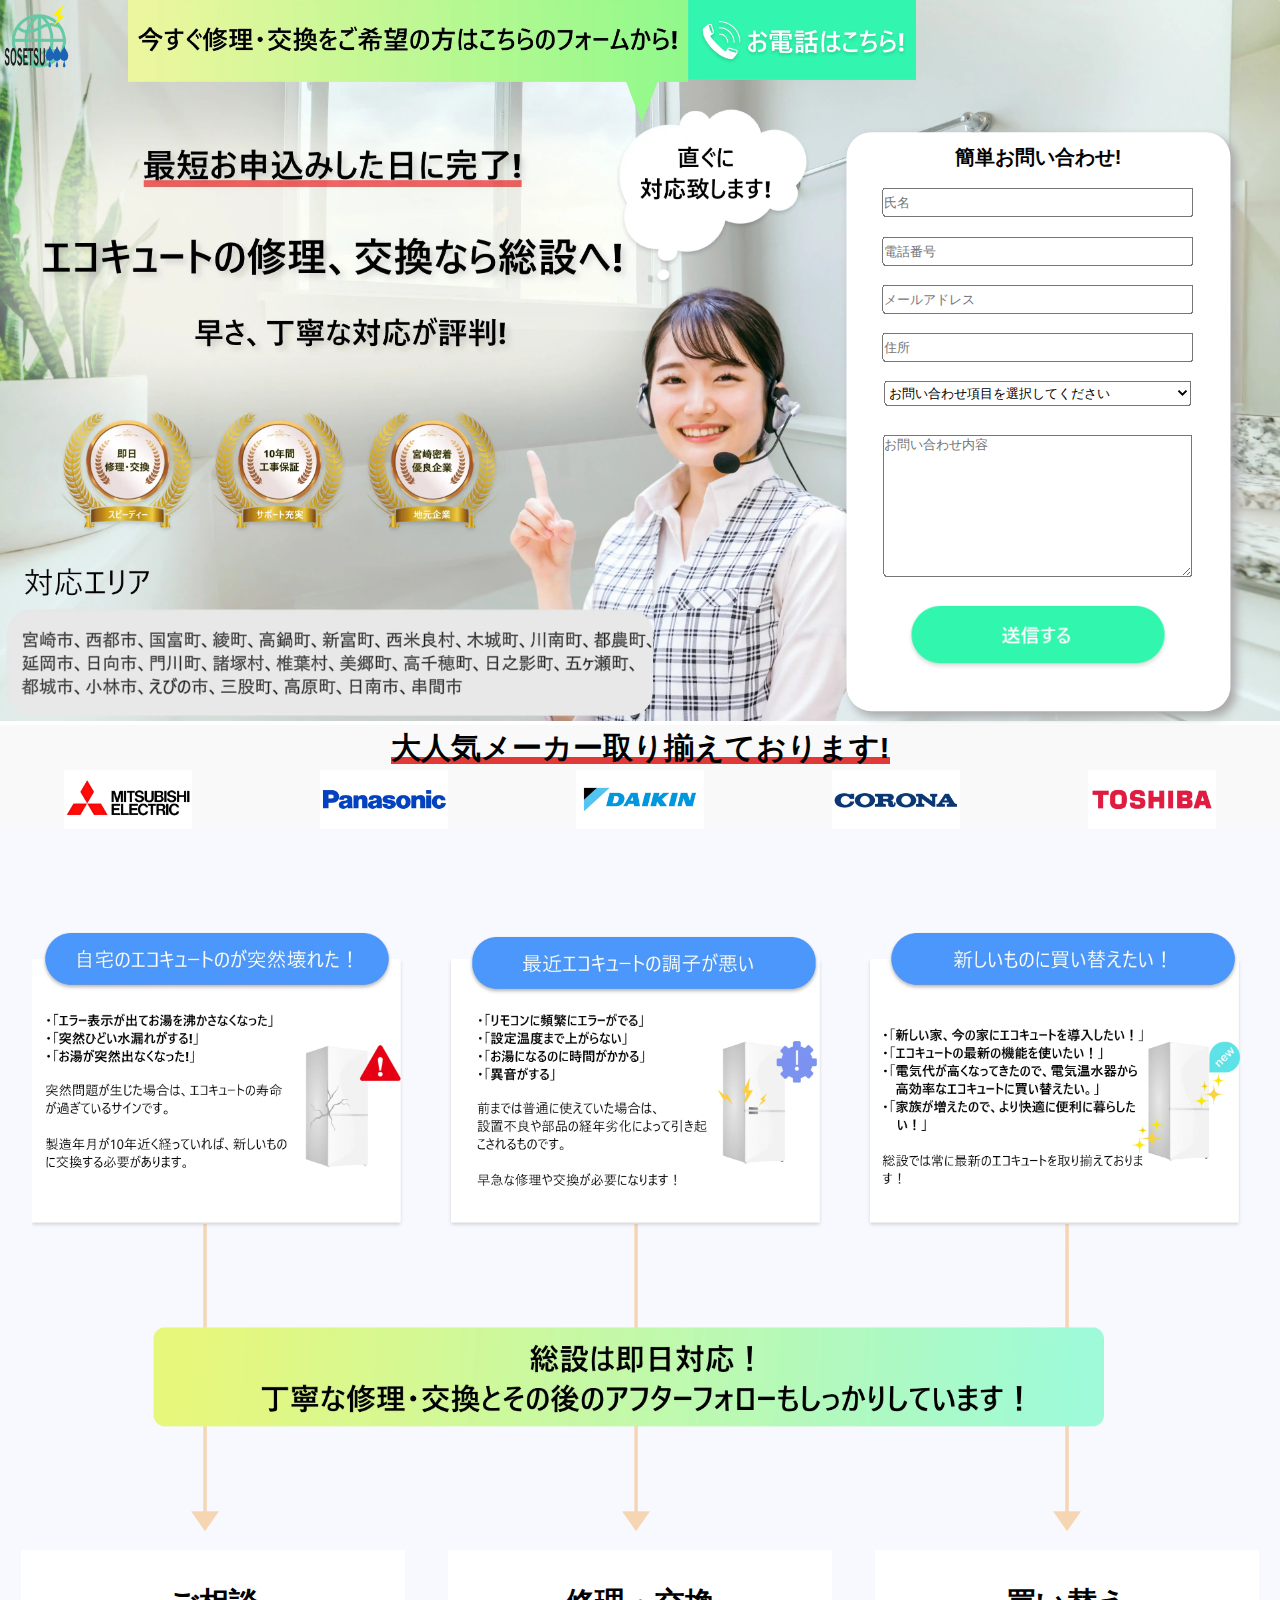
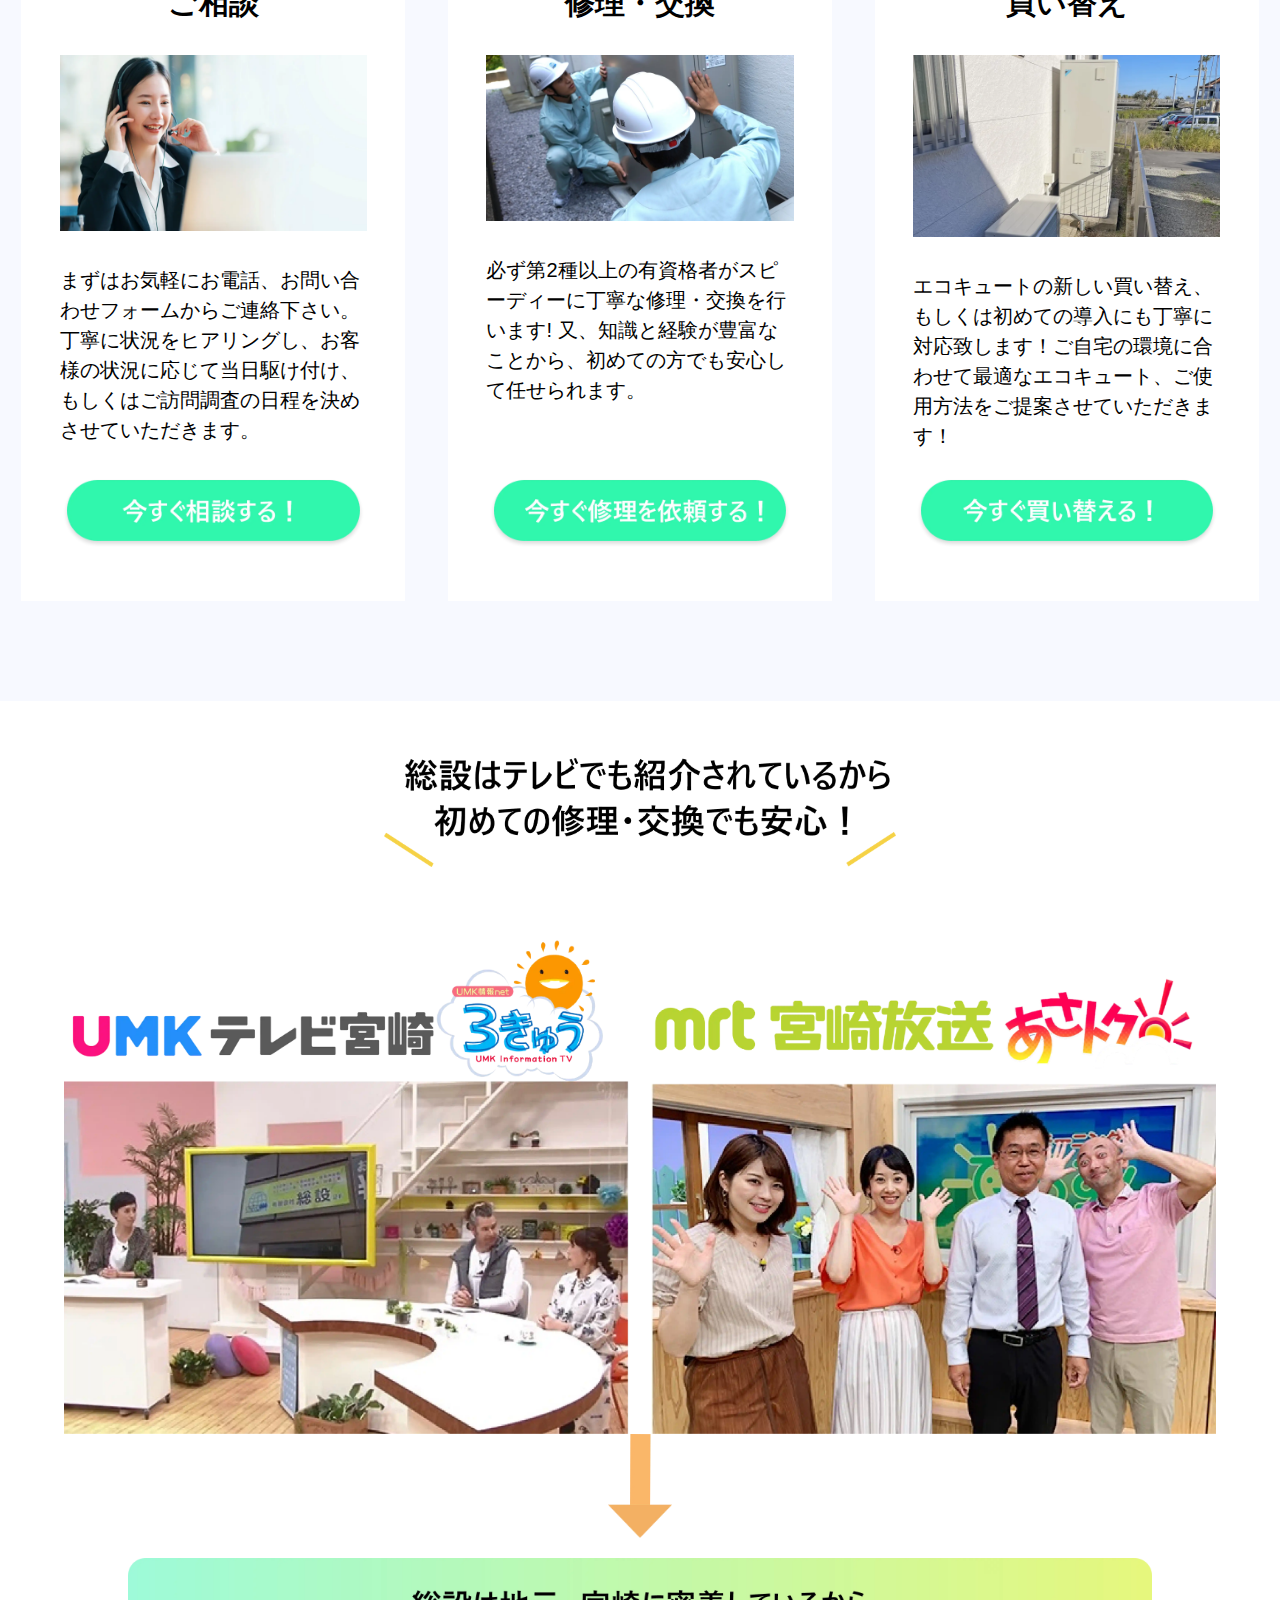
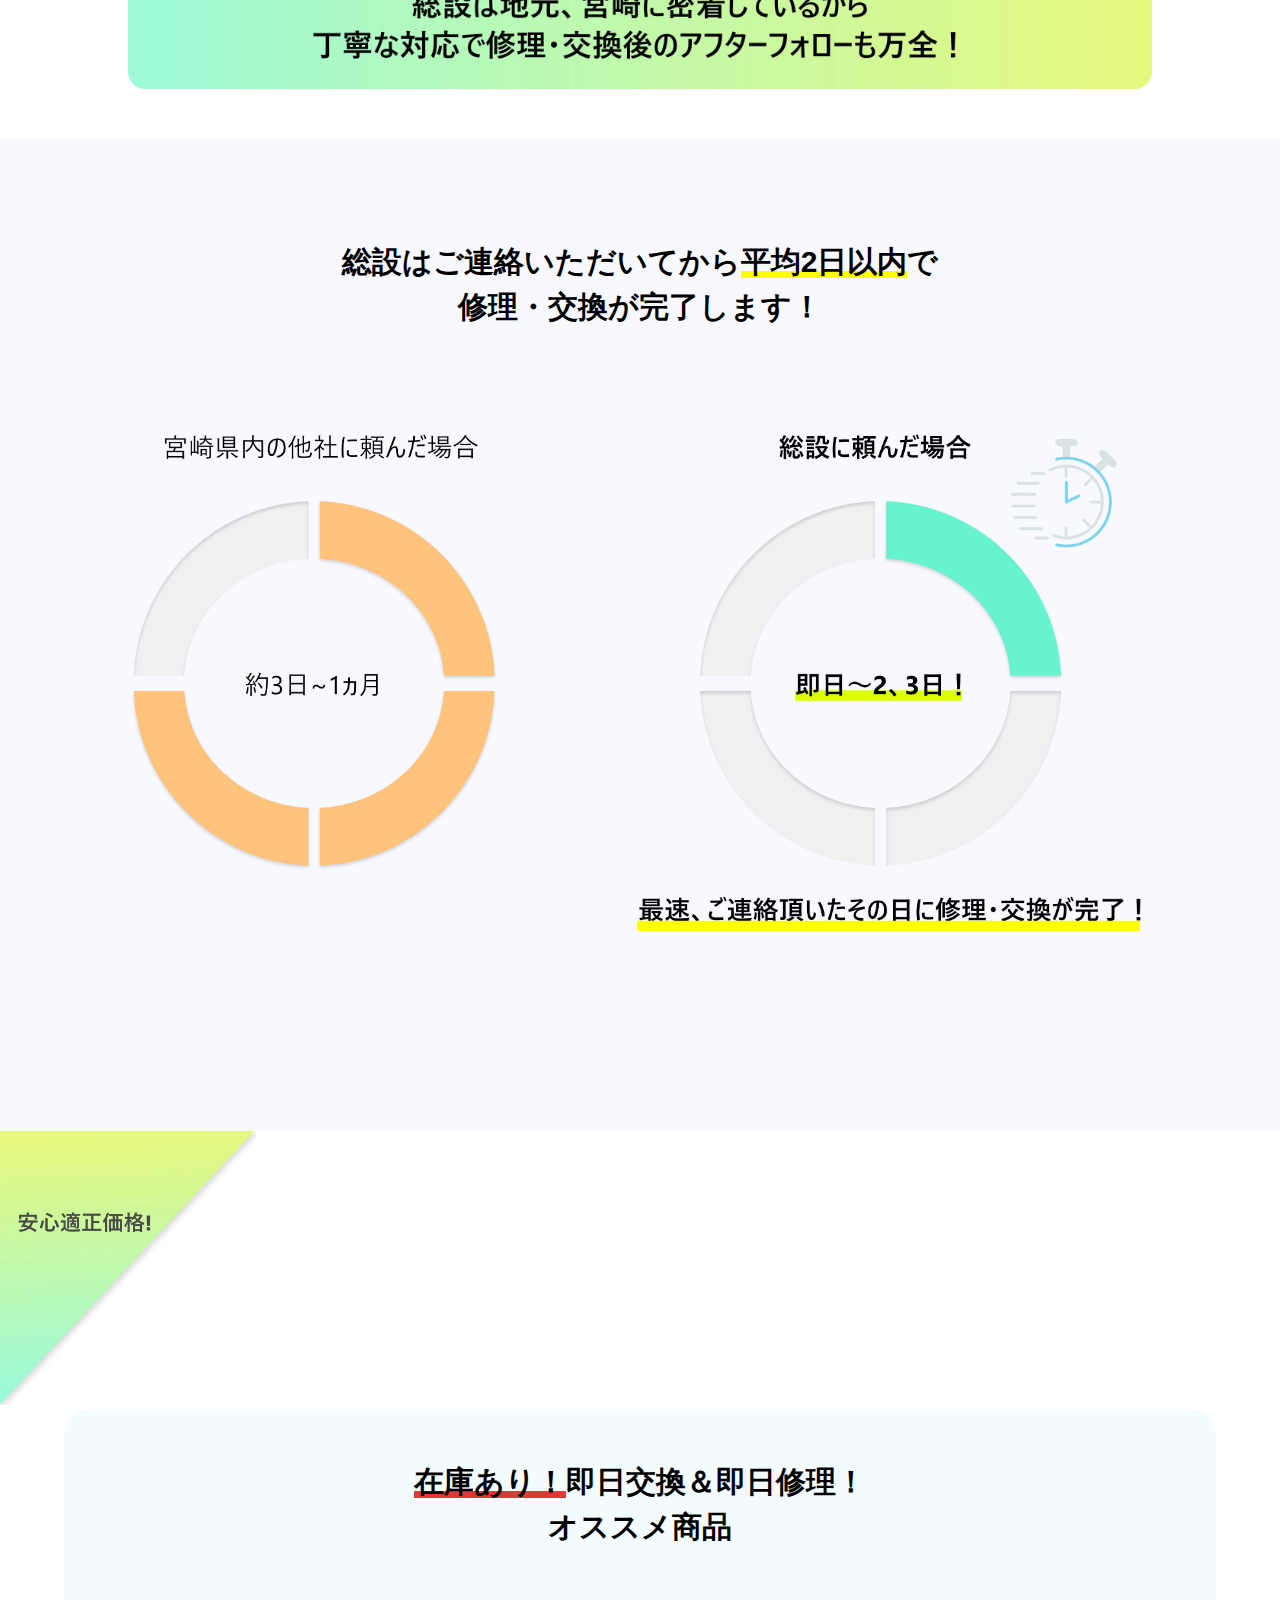
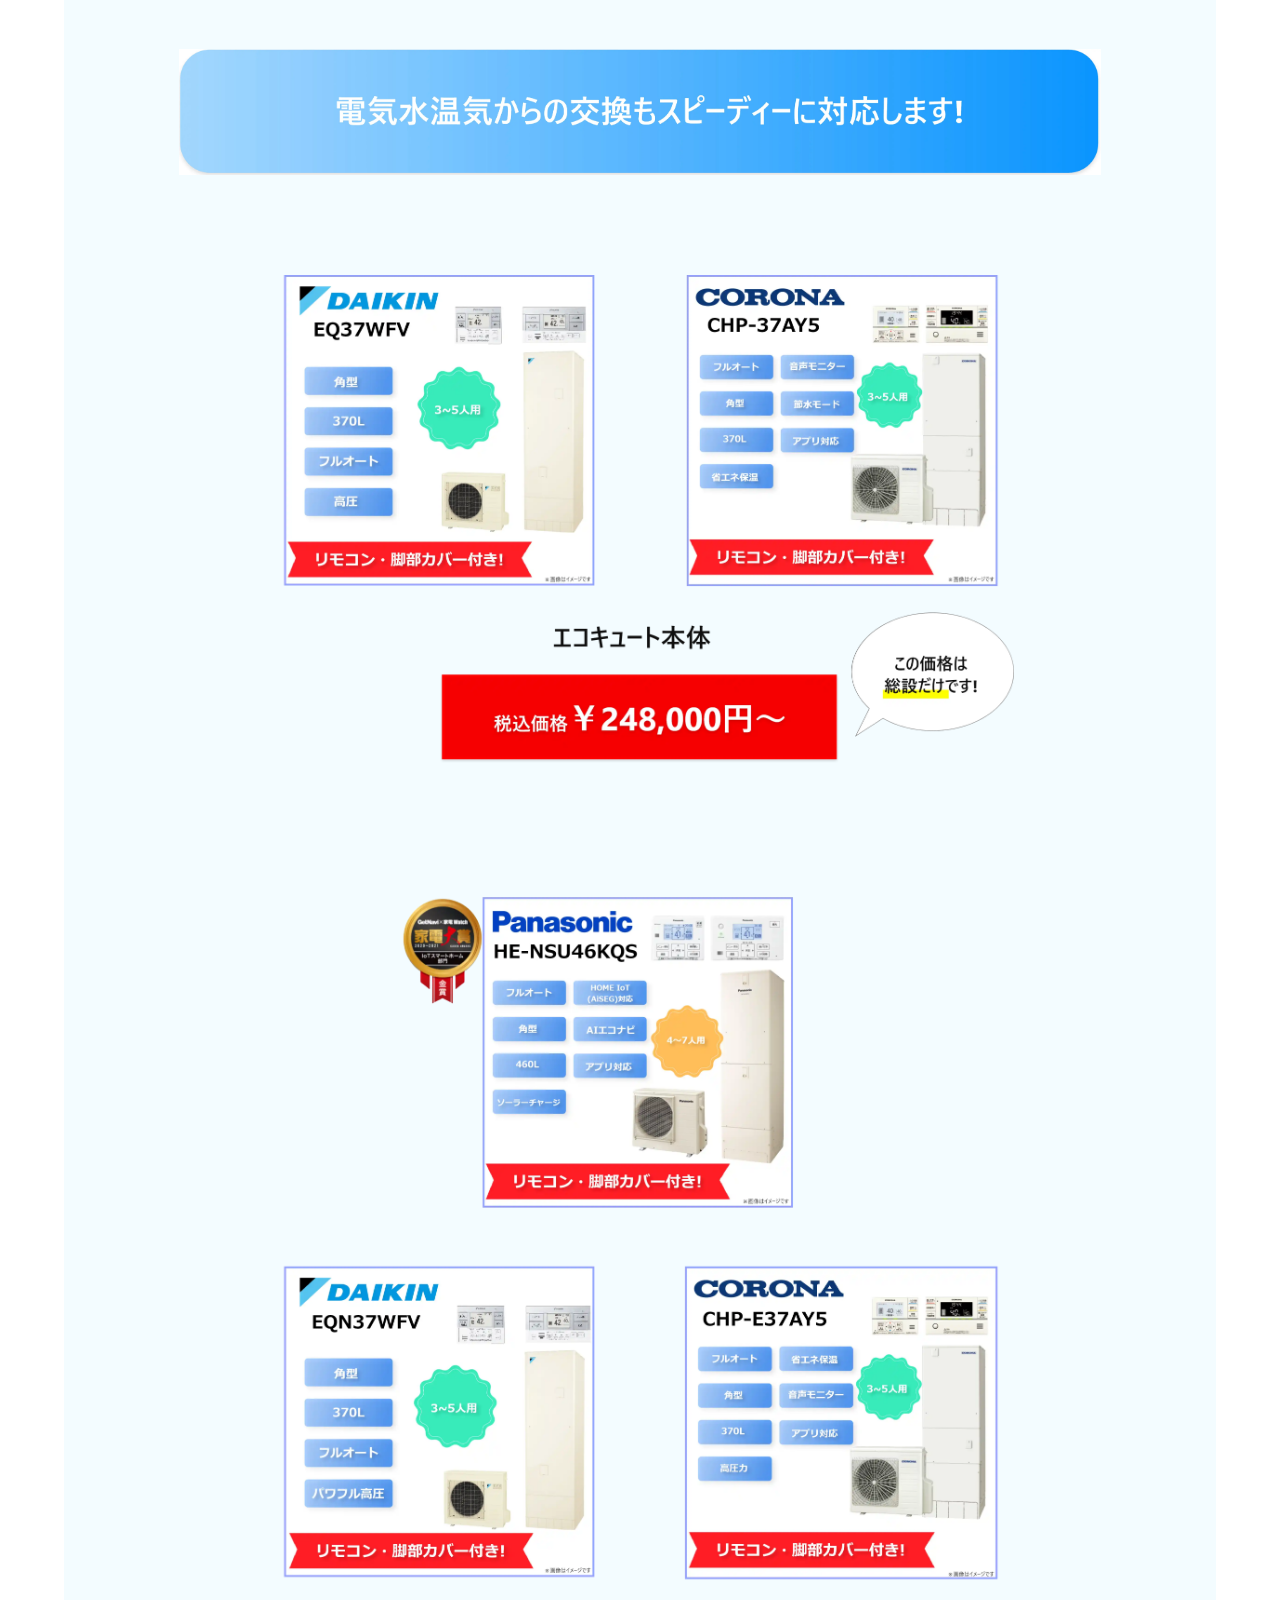
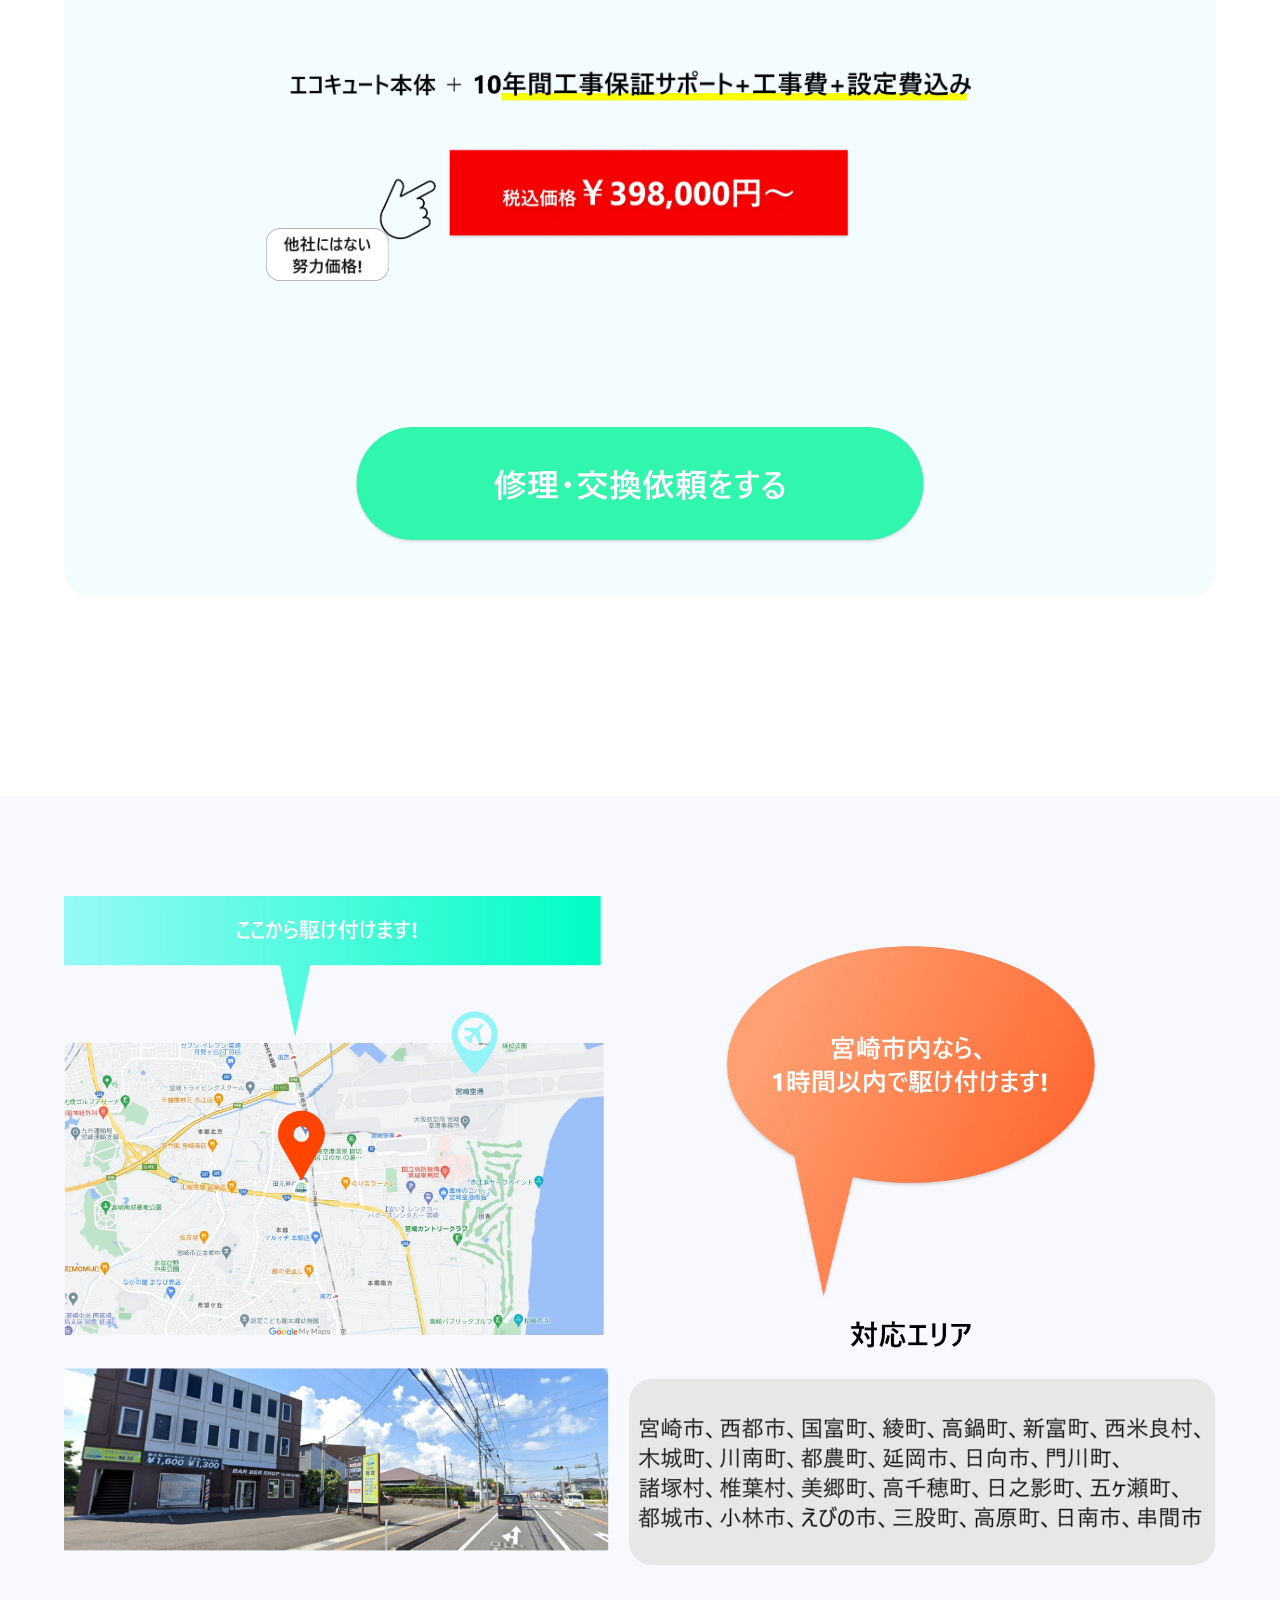
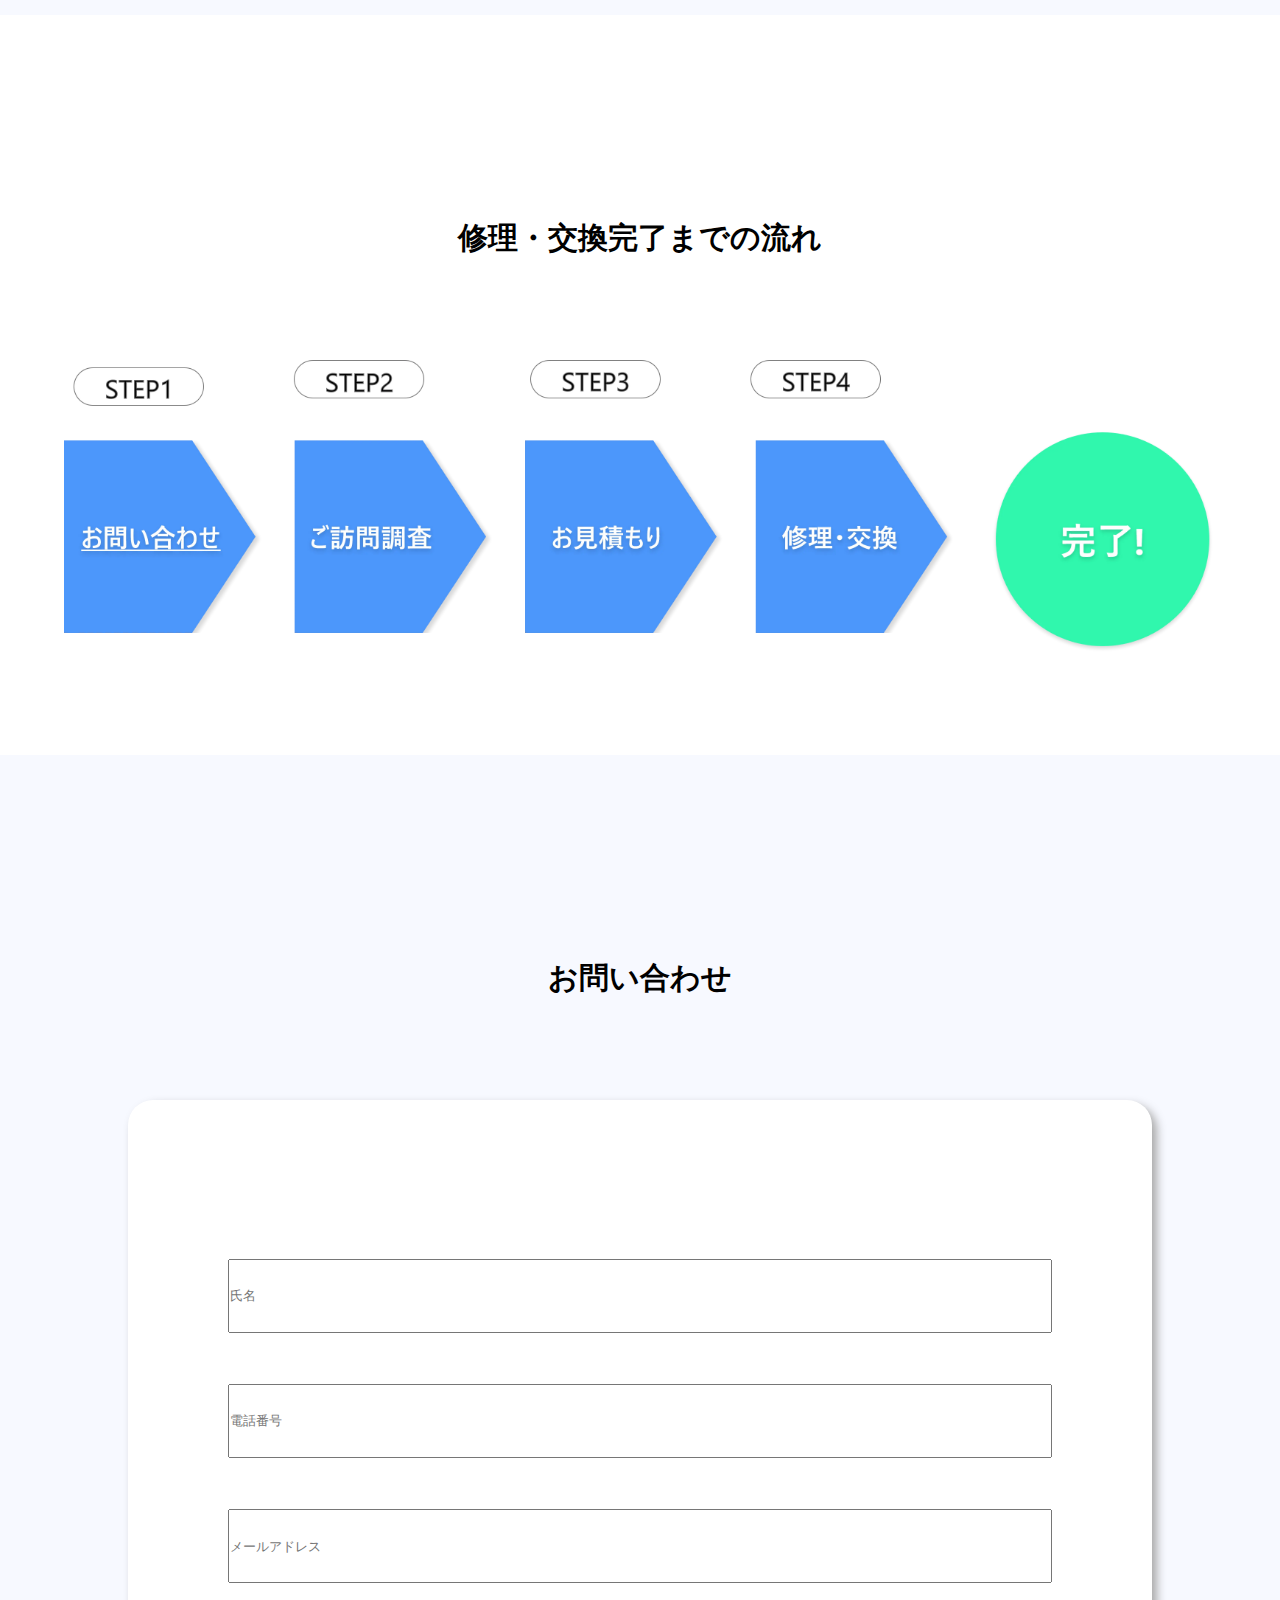
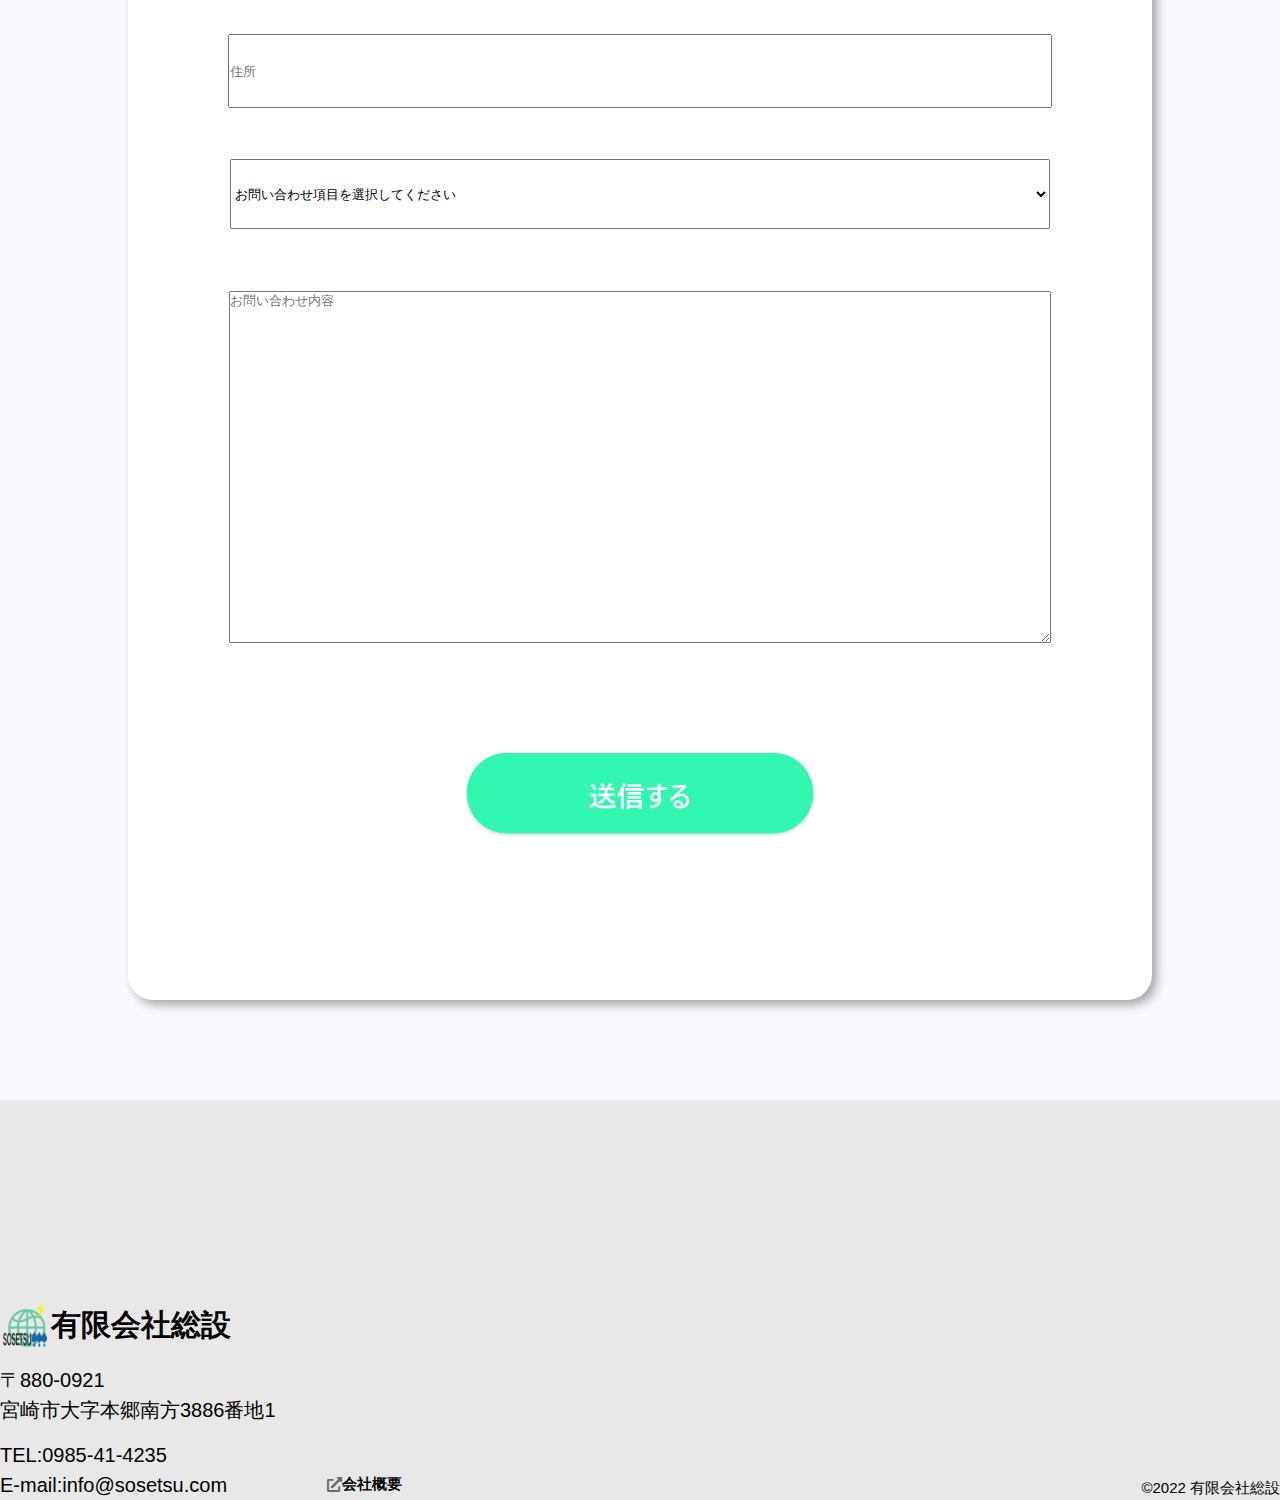
==== commit 41ed138f: "Add files via upload" ====
--- a/index.html
+++ b/index.html
@@ -35,7 +35,7 @@
             <a href="tel:0985-41-4235"><img src="images/cv-phone-firstview.webp" class="cv-phone-firstview"></a>
         </div>
         <div class="fastview-right-sp">
-            <div class="cv-phone-sp"><a href="tel:0985-41-4235"><img src="images/cv-phone-sp.webp" class="pic-cv-phone-sp"></a></div>
+            <a href="tel:0985-41-4235" class="cv-phone-sp"><img src="images/cv-phone-sp.webp" class="pic-cv-phone-sp"></a>
             <a href="#ca-contact" class="cv-fv-sp"><img src="images/cv-fv-sp.webp" class="pic-cv-fv-sp"></a>
         </div>
     </header>
--- a/css/index.css
+++ b/css/index.css
@@ -42,7 +42,7 @@
 	transform: translate(-0%, -0%);
 	height: 10%;
 	width: auto;
-
+	
 }
 .firstview-speechbubble {
 	height: 170%;
@@ -63,12 +63,9 @@
 }
 .fastview-right {
 	height: 100%;
-	width: 80%;
 	display: flex;
-	position: absolute;
-	top: 0%;
-	right: 0%;
-	transform: translate(-0%,-0%);
+	float: right;
+	width: 90%;
 }
 .fastview-right-sp {
 	display: none;
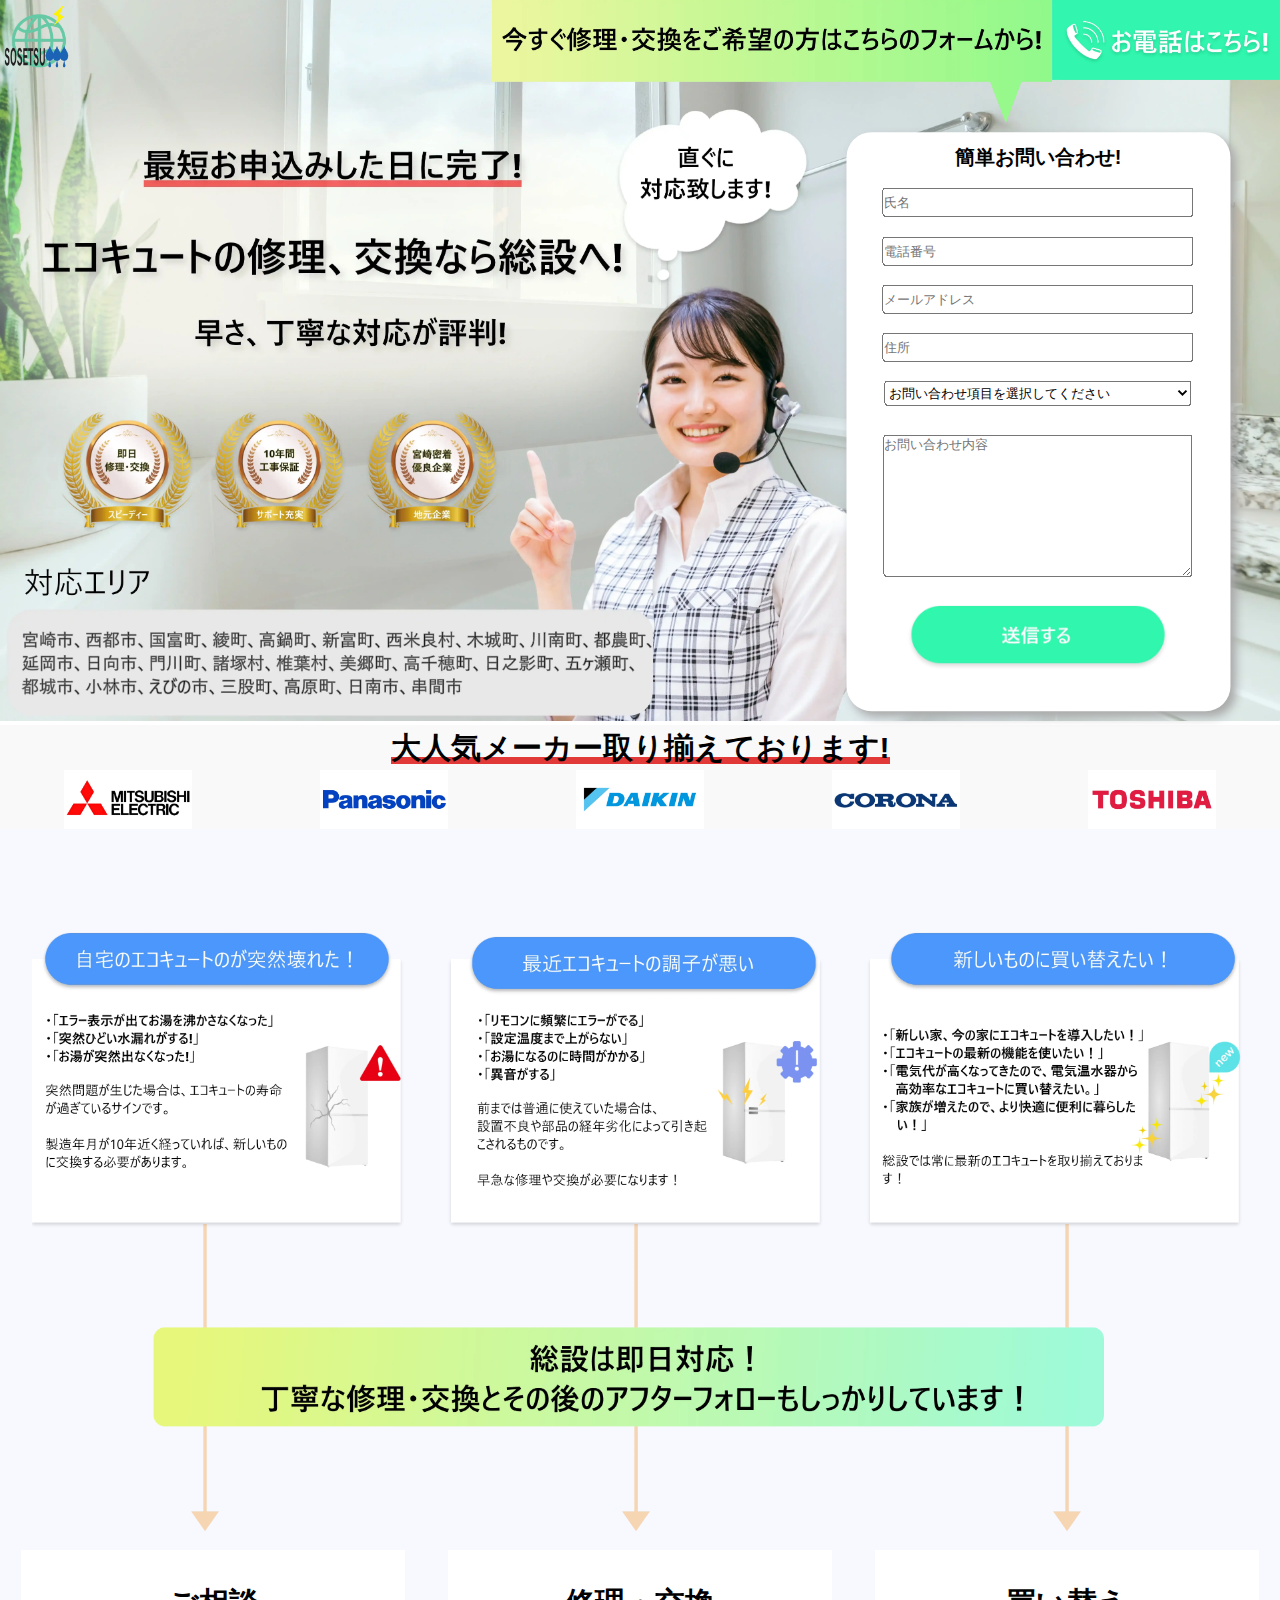
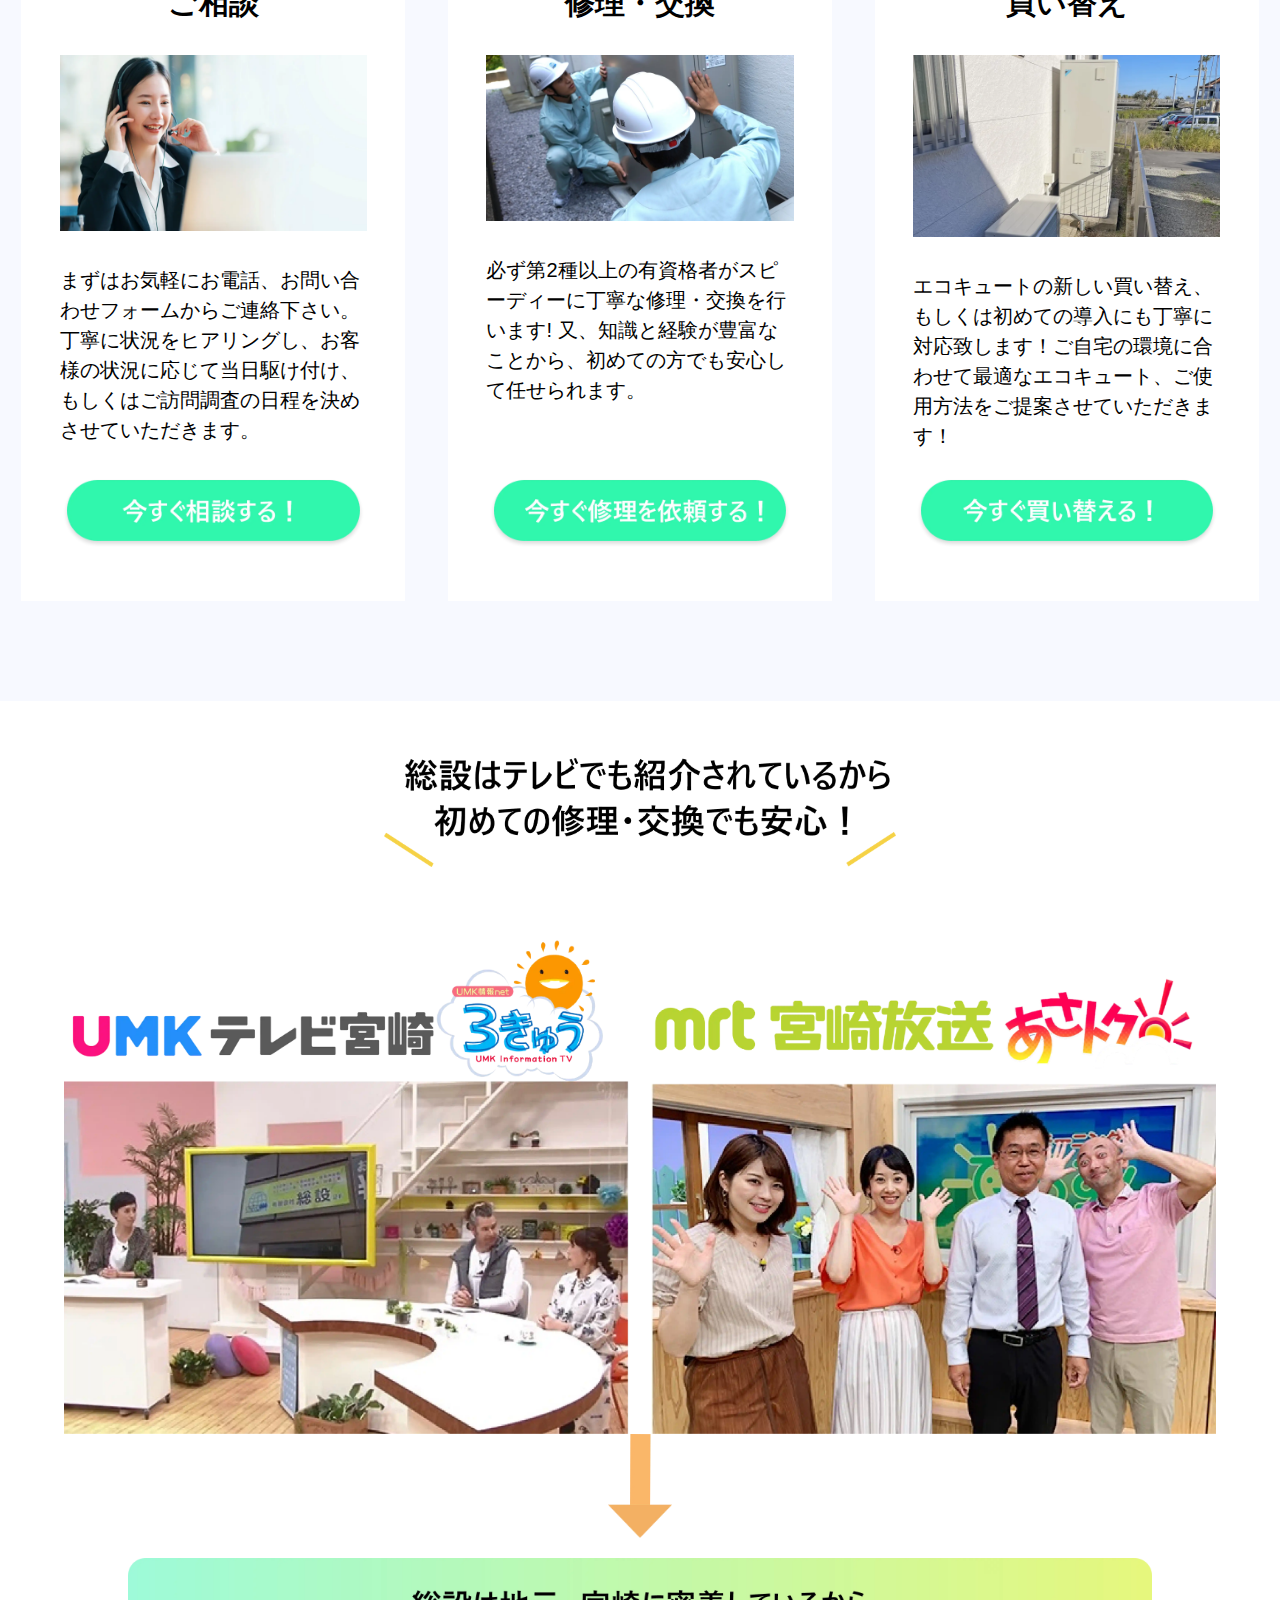
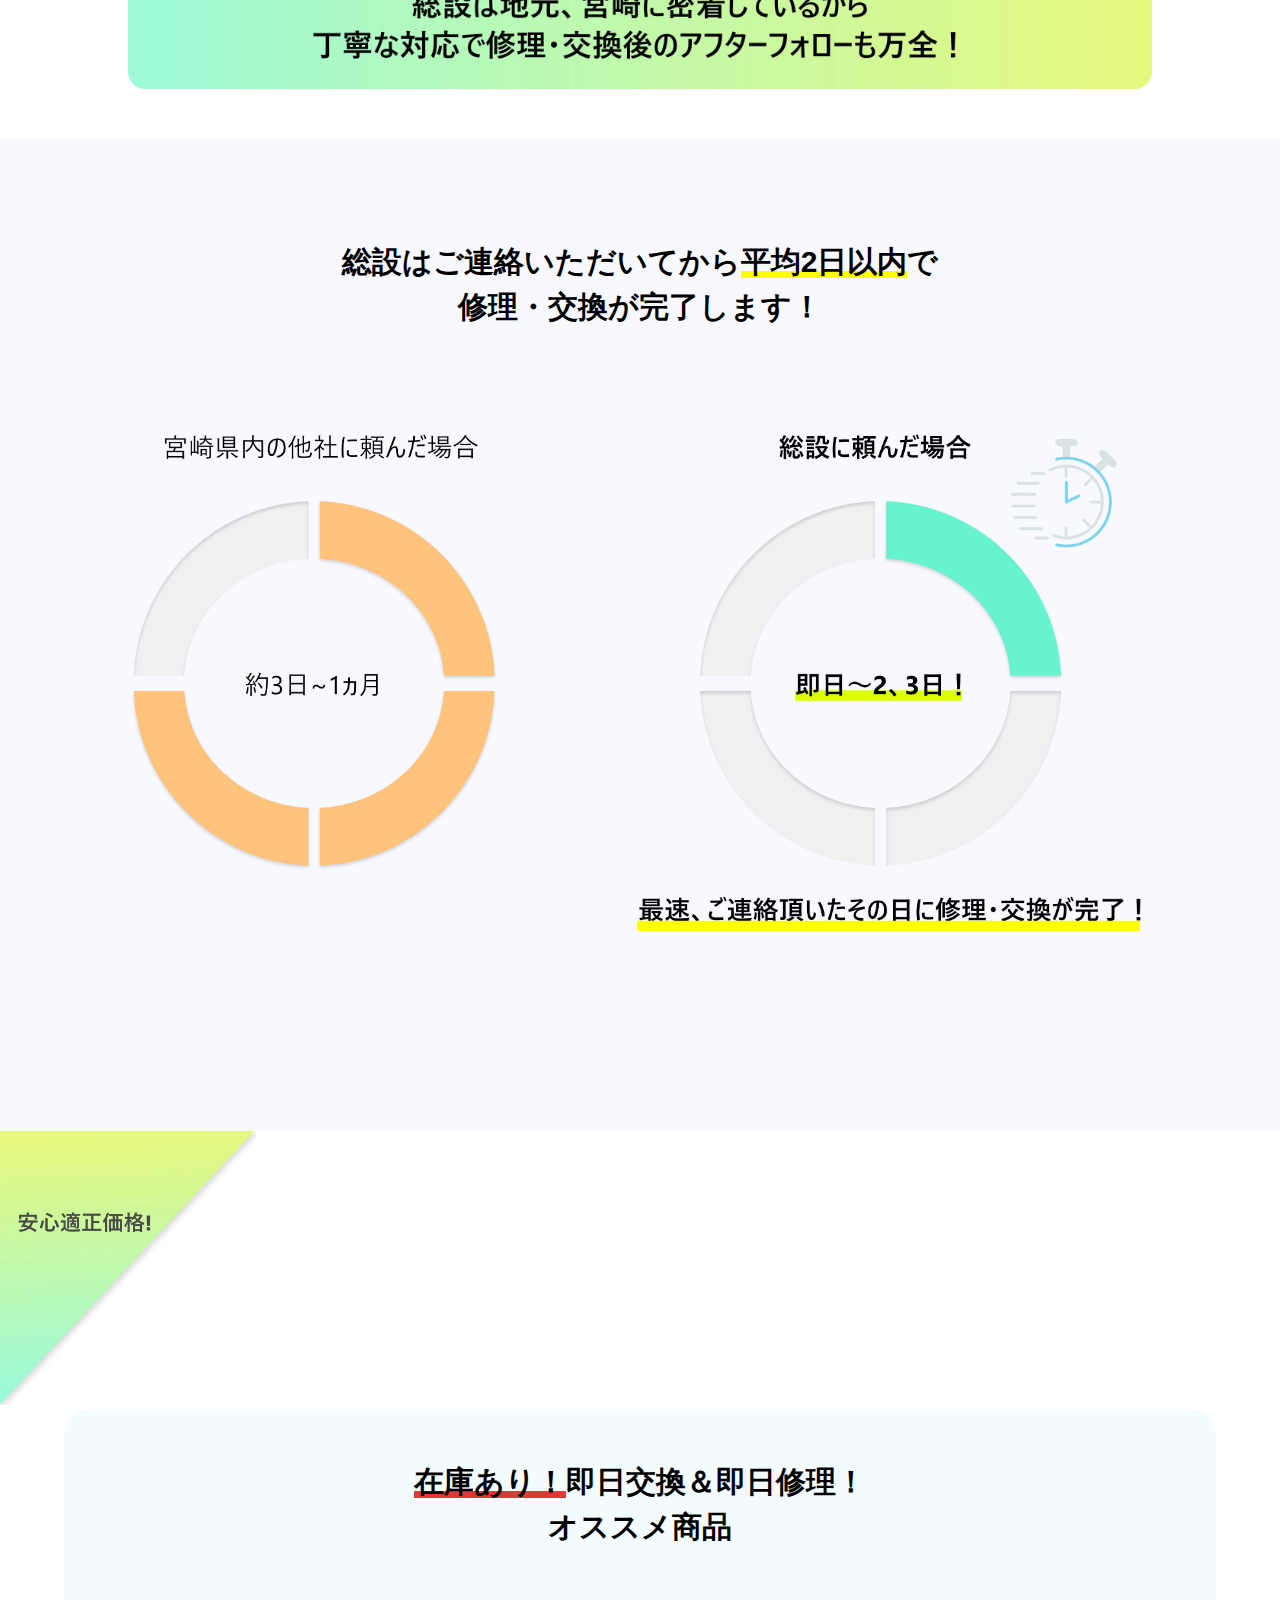
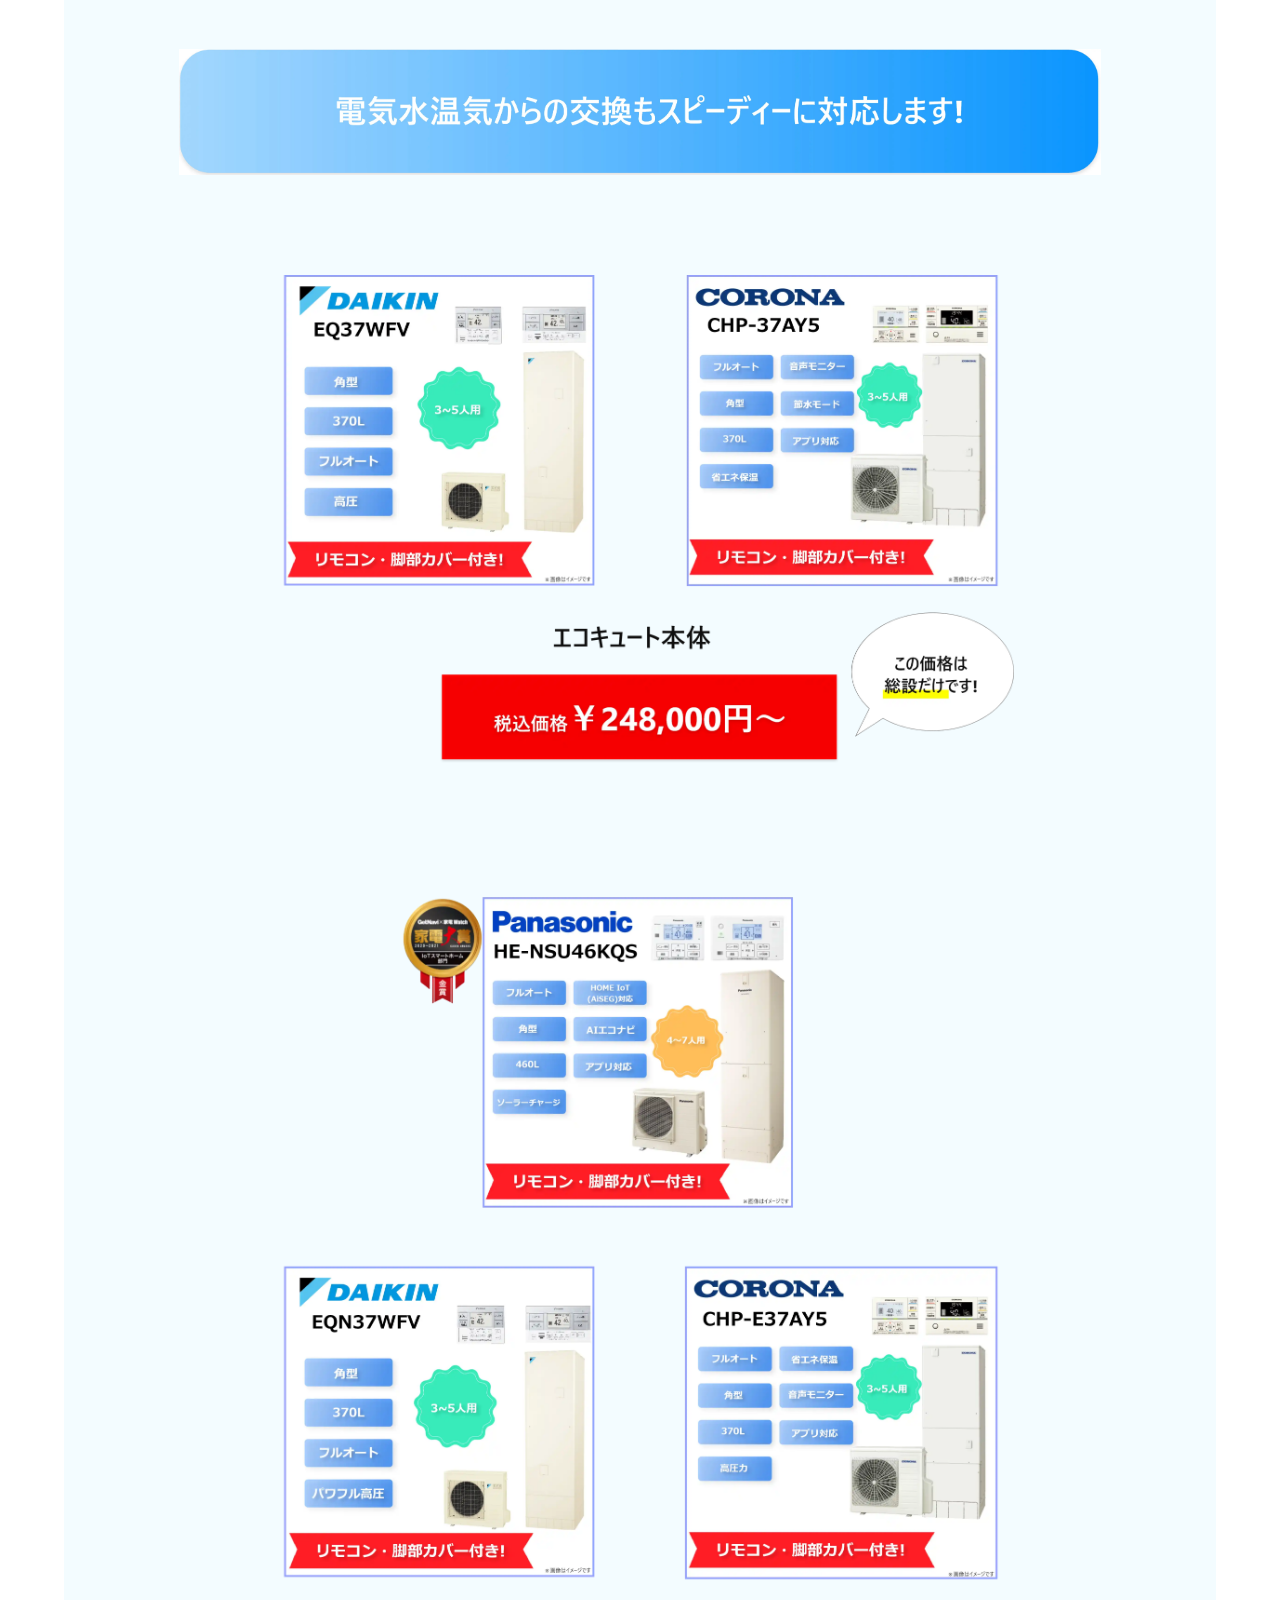
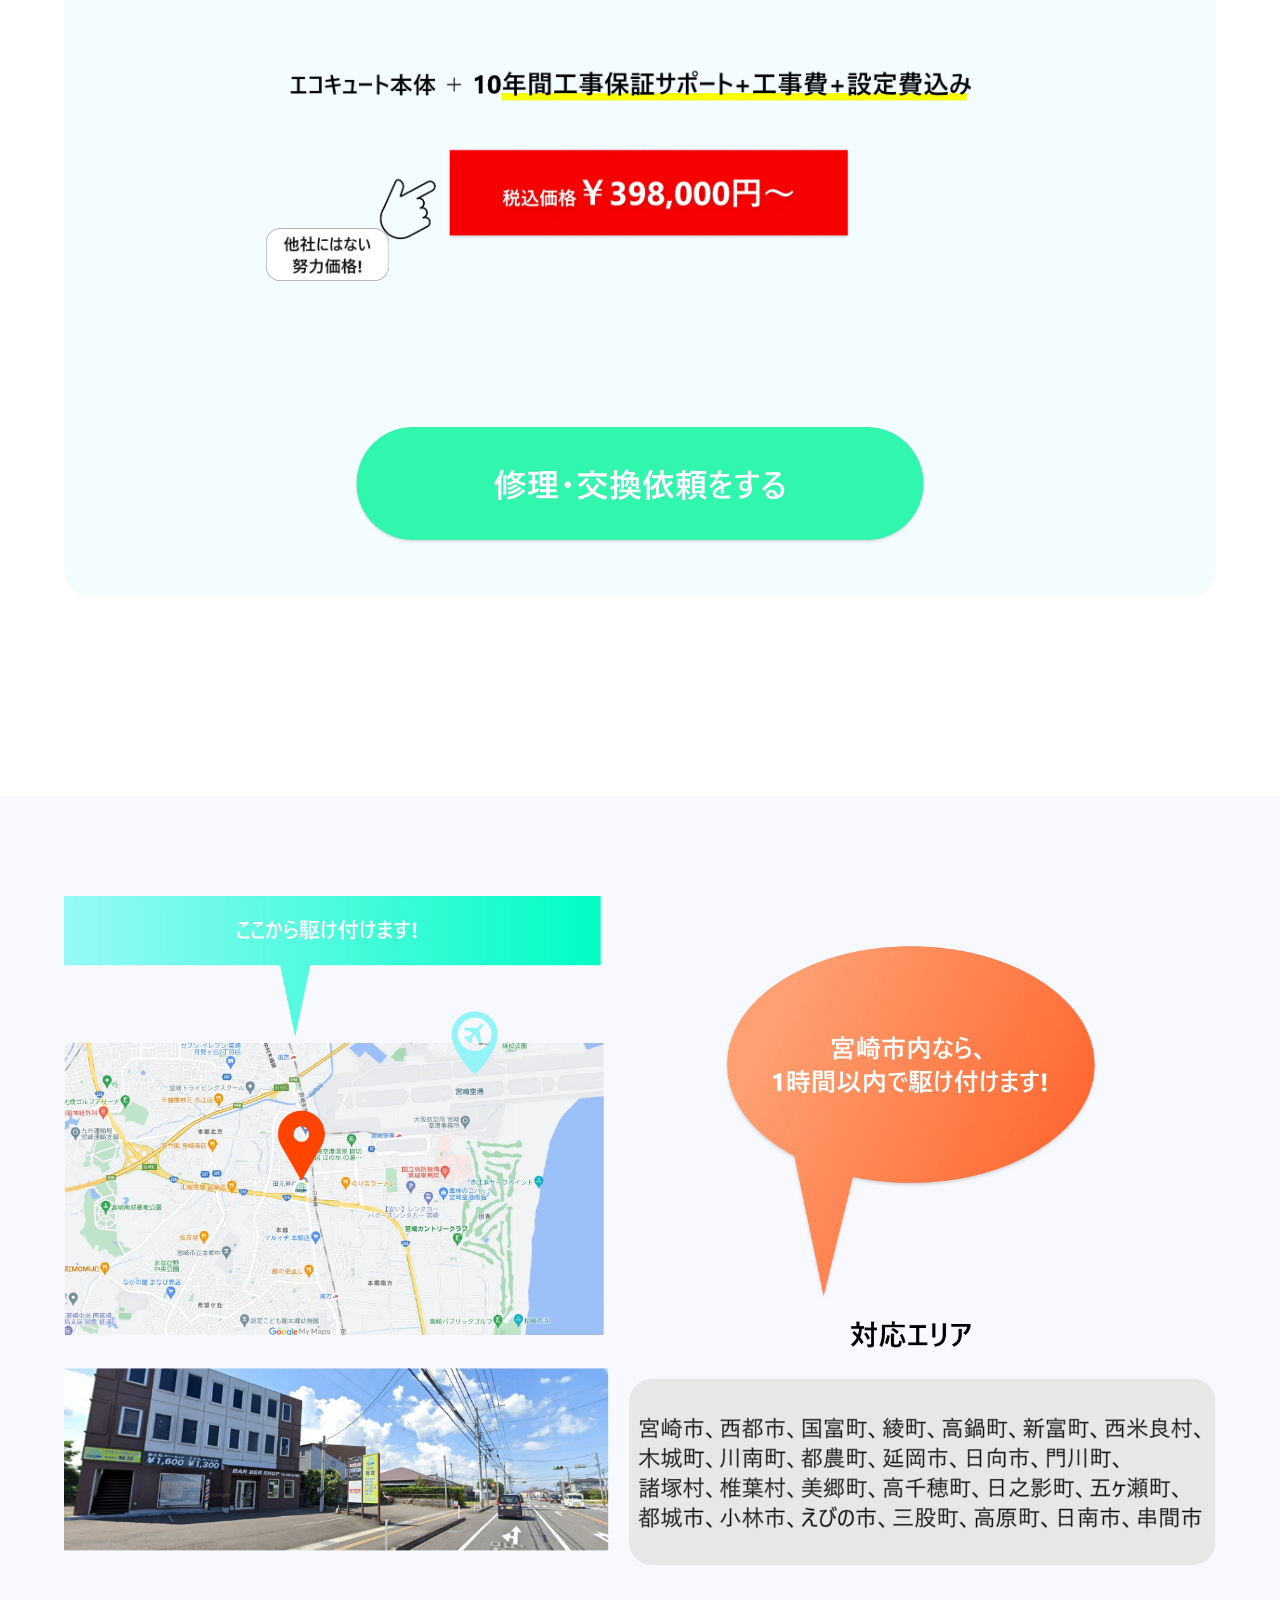
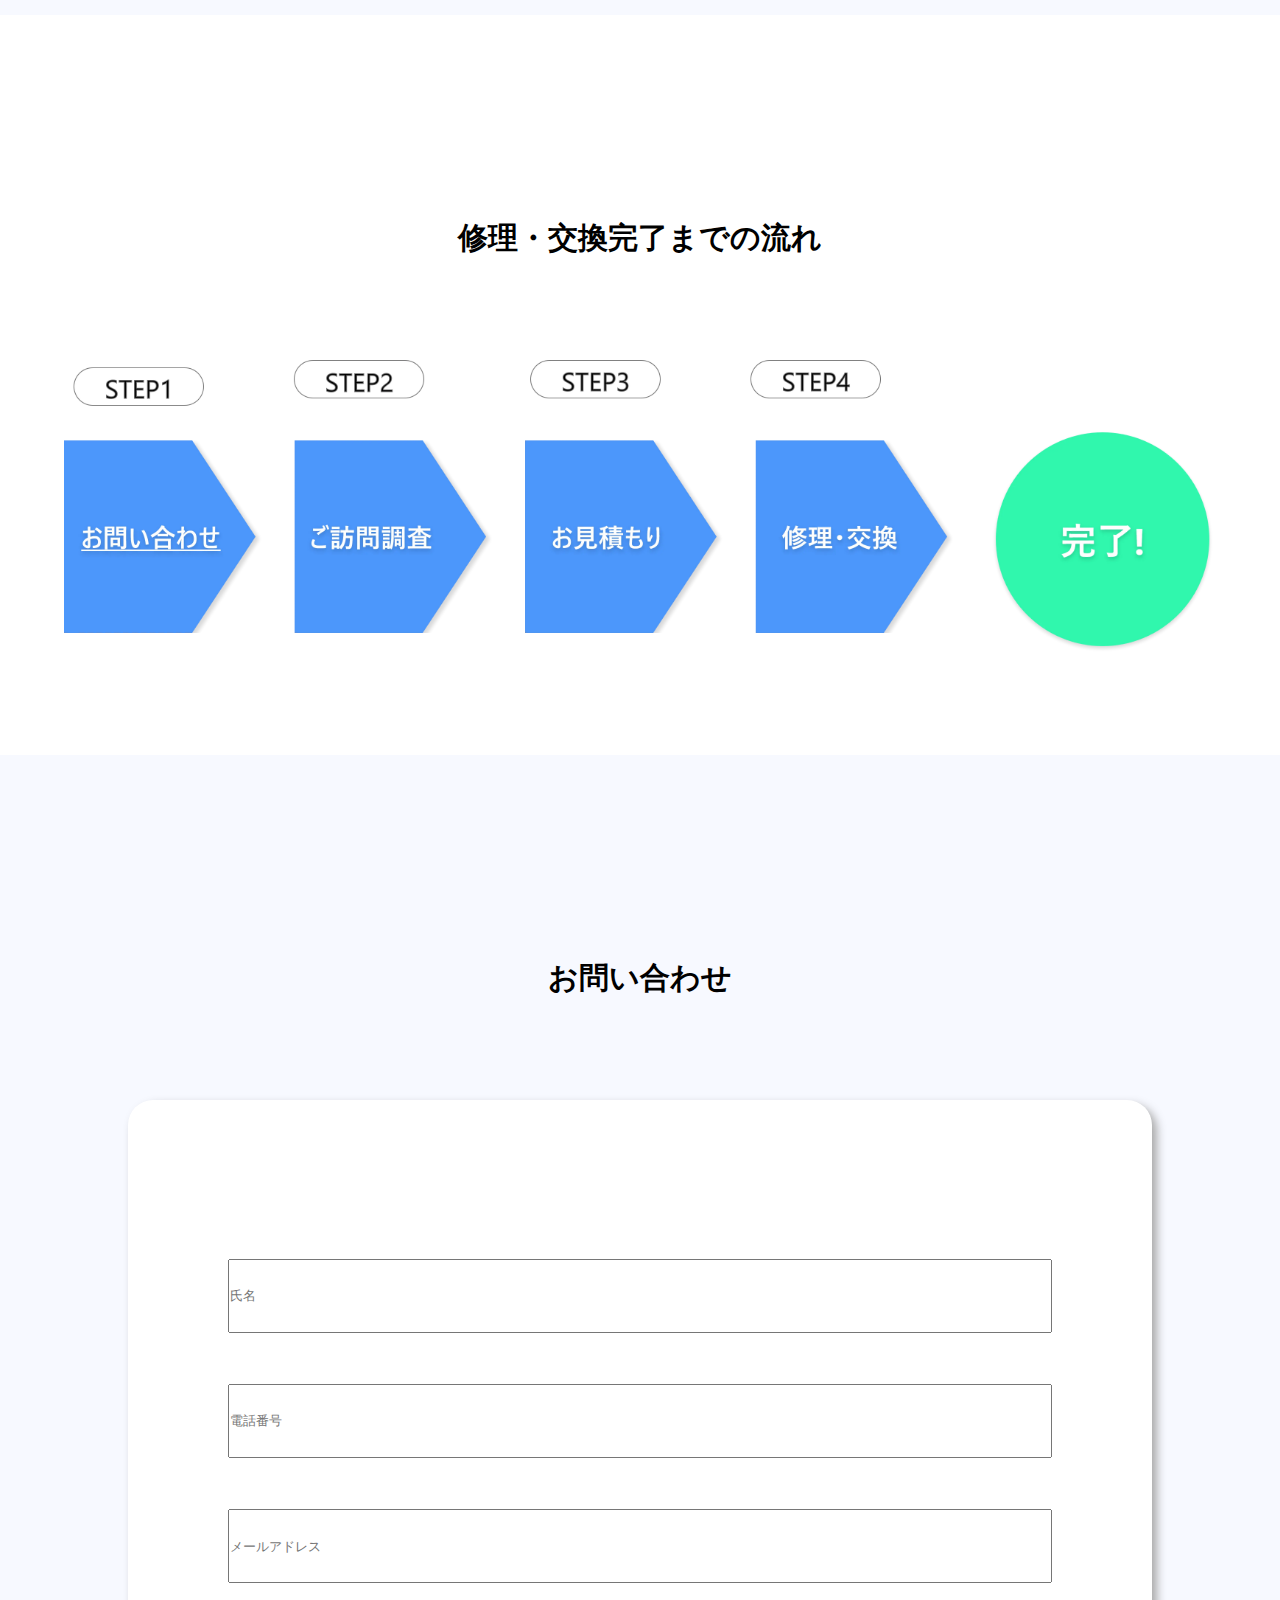
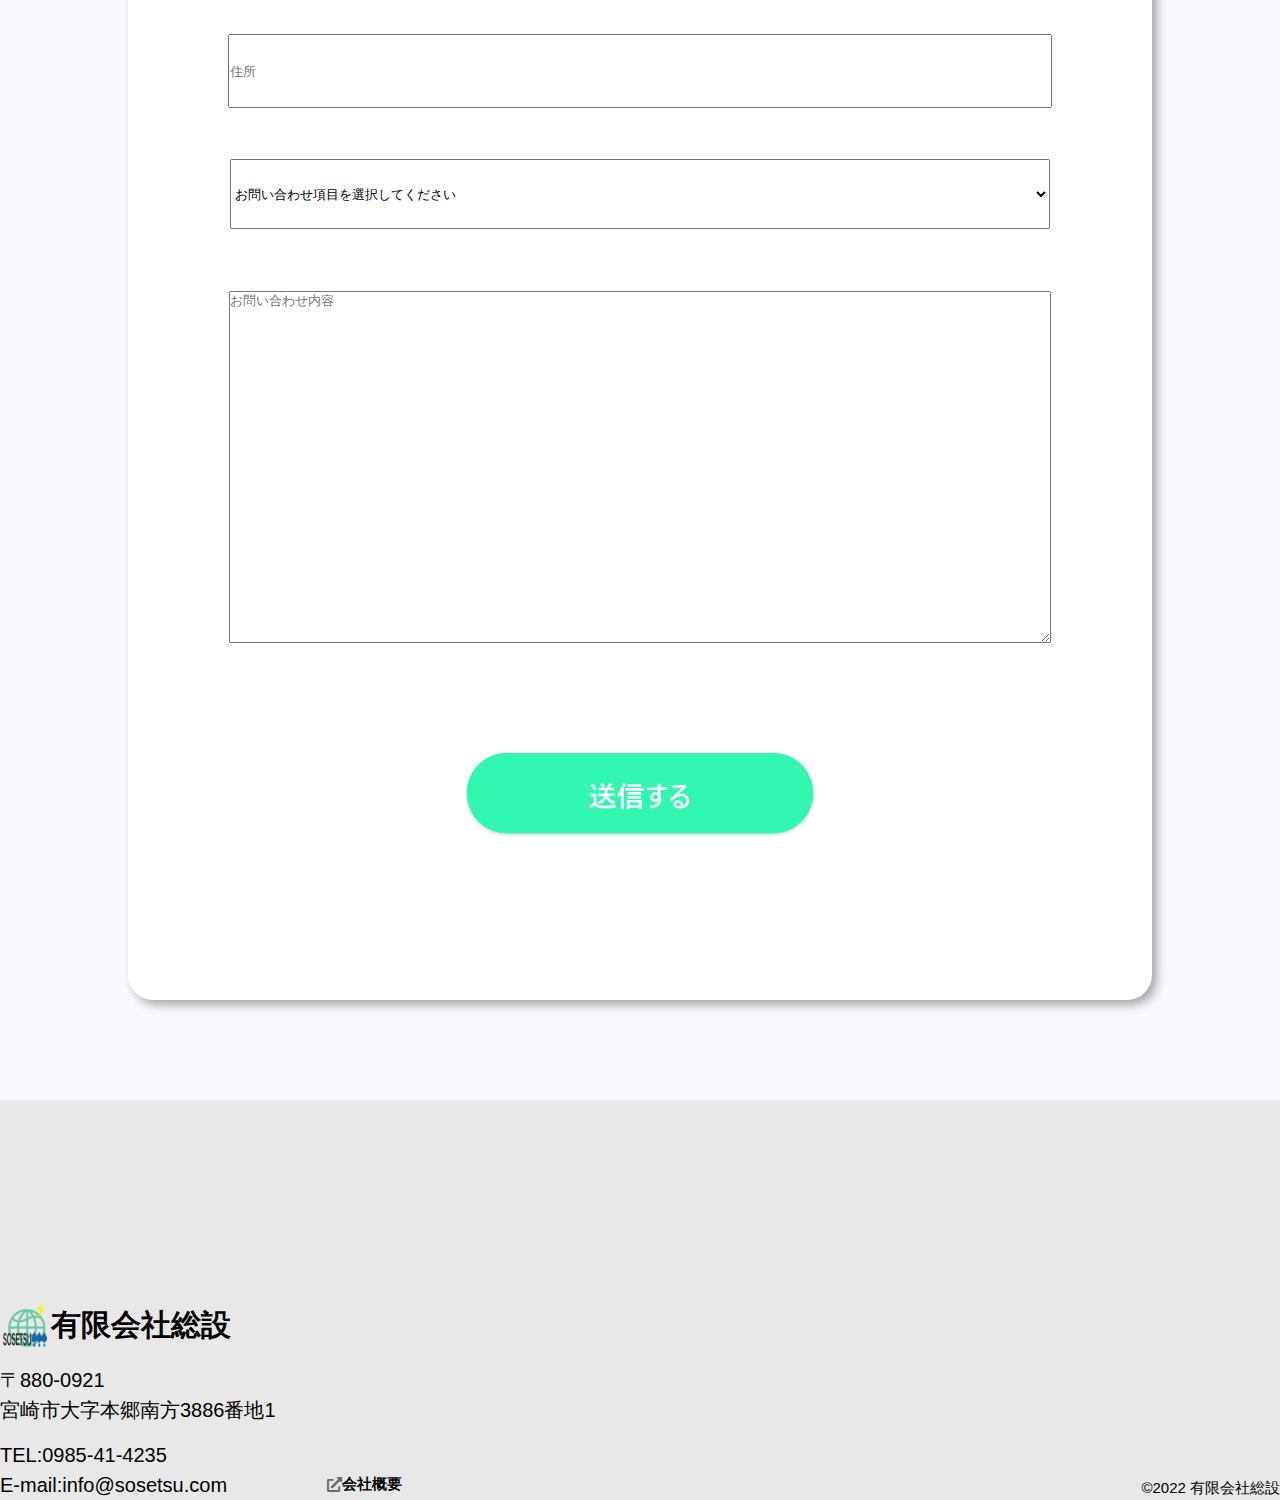
==== commit 81436528: "Add files via upload" ====
--- a/index.html
+++ b/index.html
@@ -30,10 +30,14 @@
 <div class="fastview">
     <img src="images/logo.webp" class="logo">
     <header>
-        <div class="fastview-right">
+
+    <div class="fastview-right">
+        <div class="fastview-right-inner">
             <img src="images/firstview-speechbubble.webp" class="firstview-speechbubble">
             <a href="tel:0985-41-4235"><img src="images/cv-phone-firstview.webp" class="cv-phone-firstview"></a>
         </div>
+    </div>
+    
         <div class="fastview-right-sp">
             <a href="tel:0985-41-4235" class="cv-phone-sp"><img src="images/cv-phone-sp.webp" class="pic-cv-phone-sp"></a>
             <a href="#ca-contact" class="cv-fv-sp"><img src="images/cv-fv-sp.webp" class="pic-cv-fv-sp"></a>
--- a/css/index.css
+++ b/css/index.css
@@ -62,10 +62,18 @@
 	height: 100%;
 }
 .fastview-right {
+	position: relative;
+	float: right;
+	width: 90%;
+	height: 100%;
+}
+.fastview-right-inner {
 	height: 100%;
 	display: flex;
-	float: right;
-	width: 90%;
+	position: absolute;
+	top: 0%;
+	right: 0%;
+	transform: translate(-0%,-0%);
 }
 .fastview-right-sp {
 	display: none;
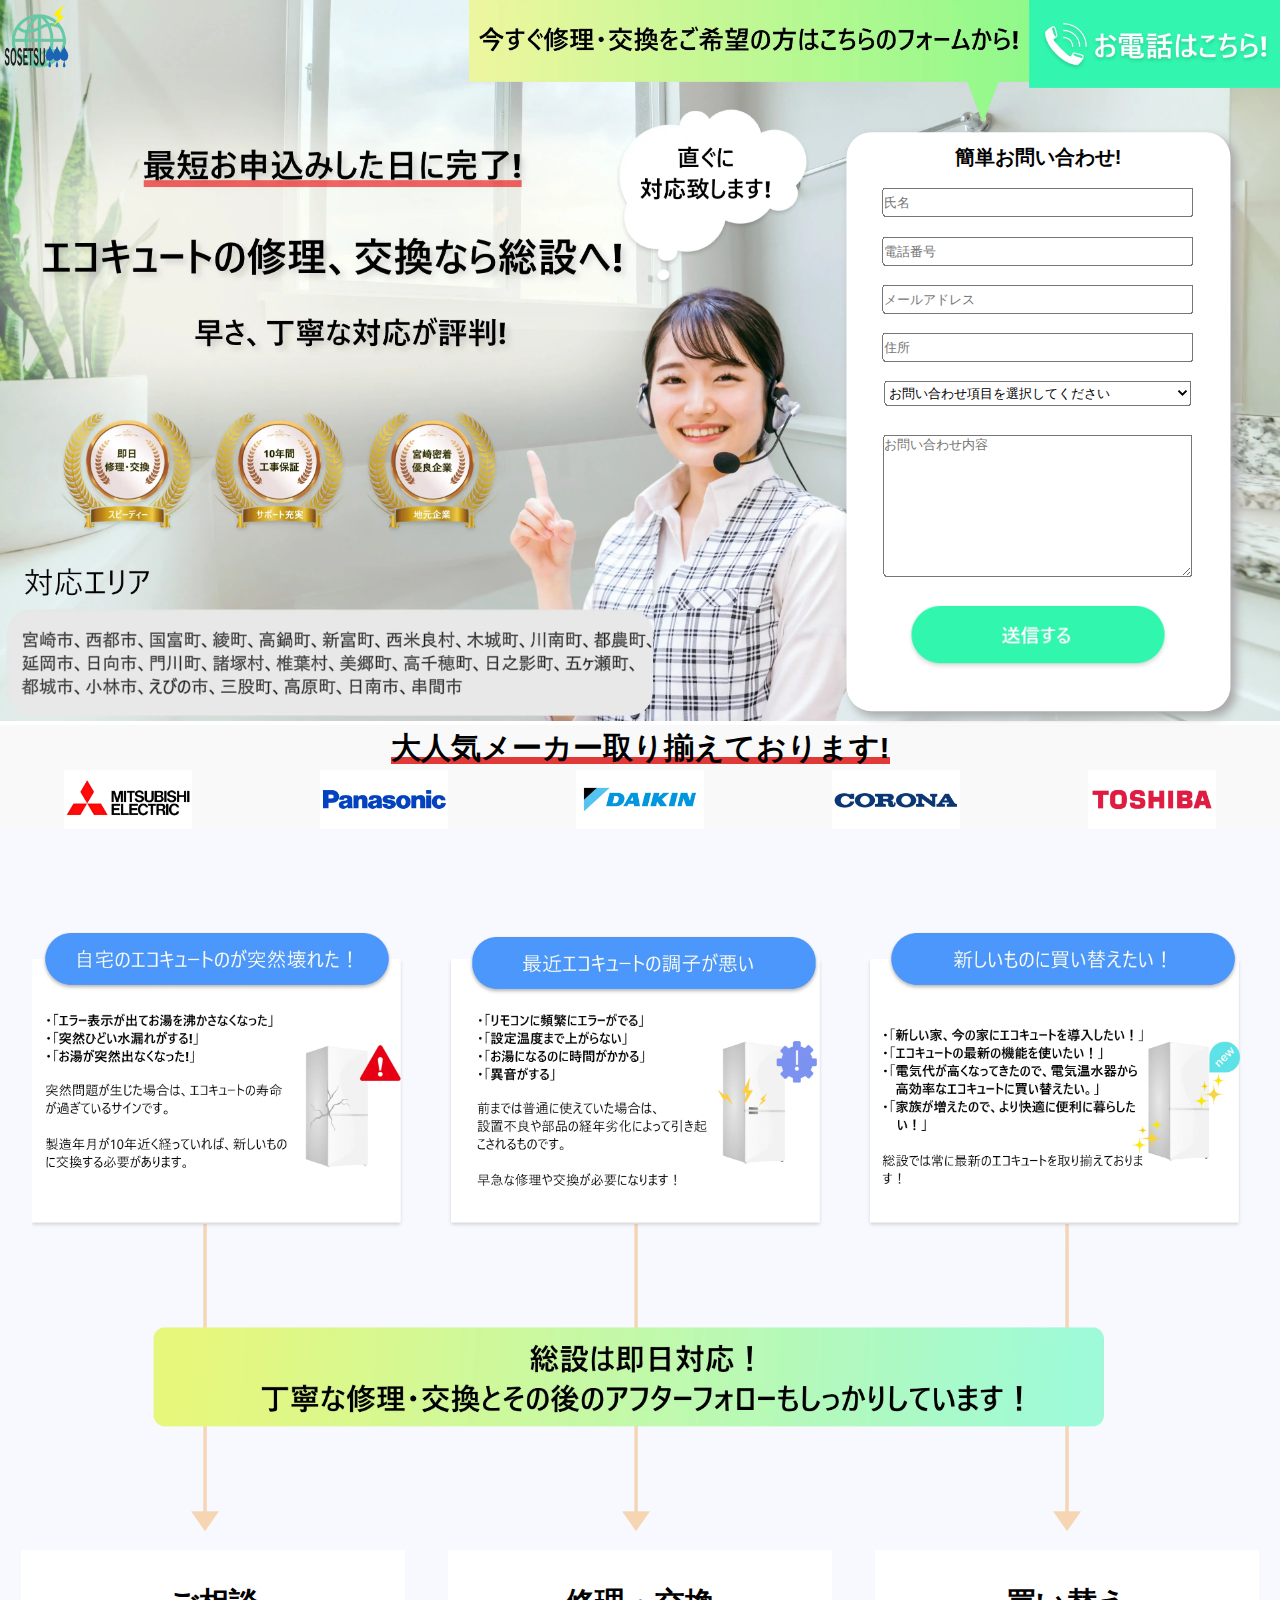
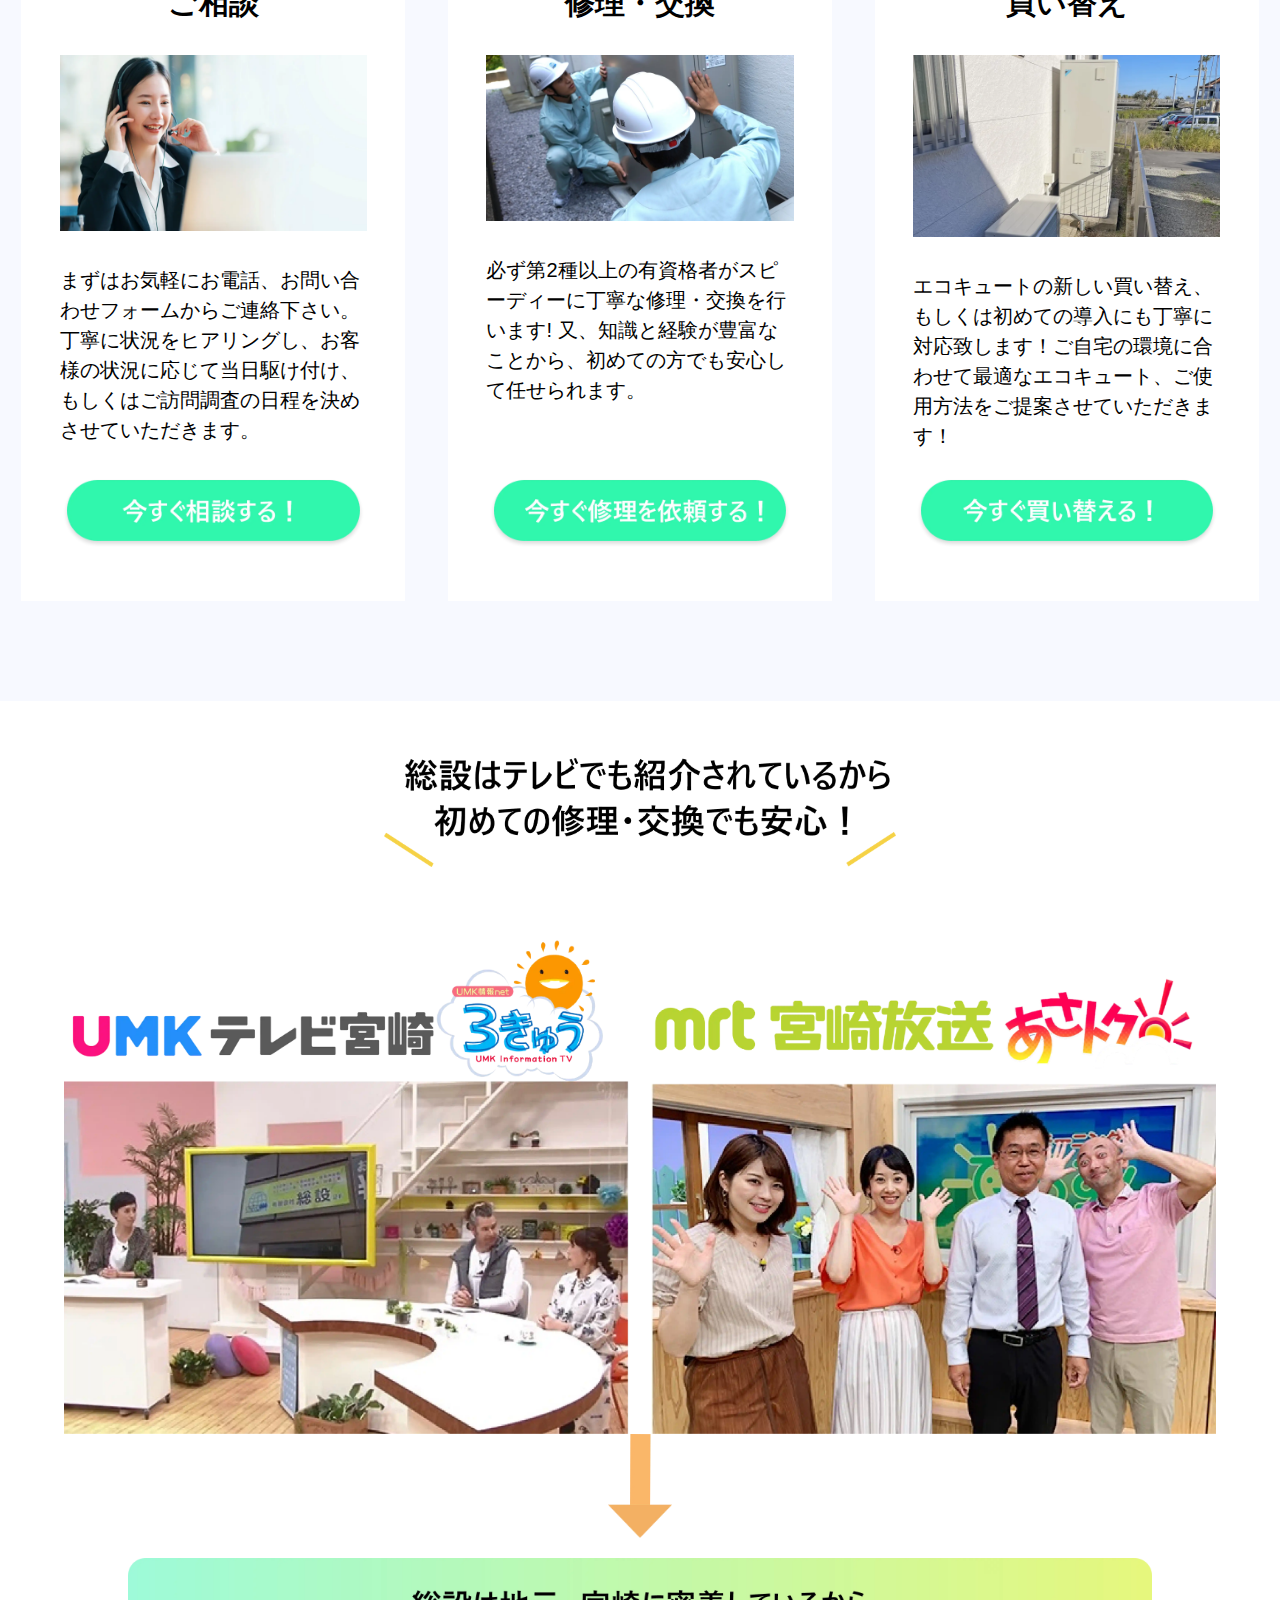
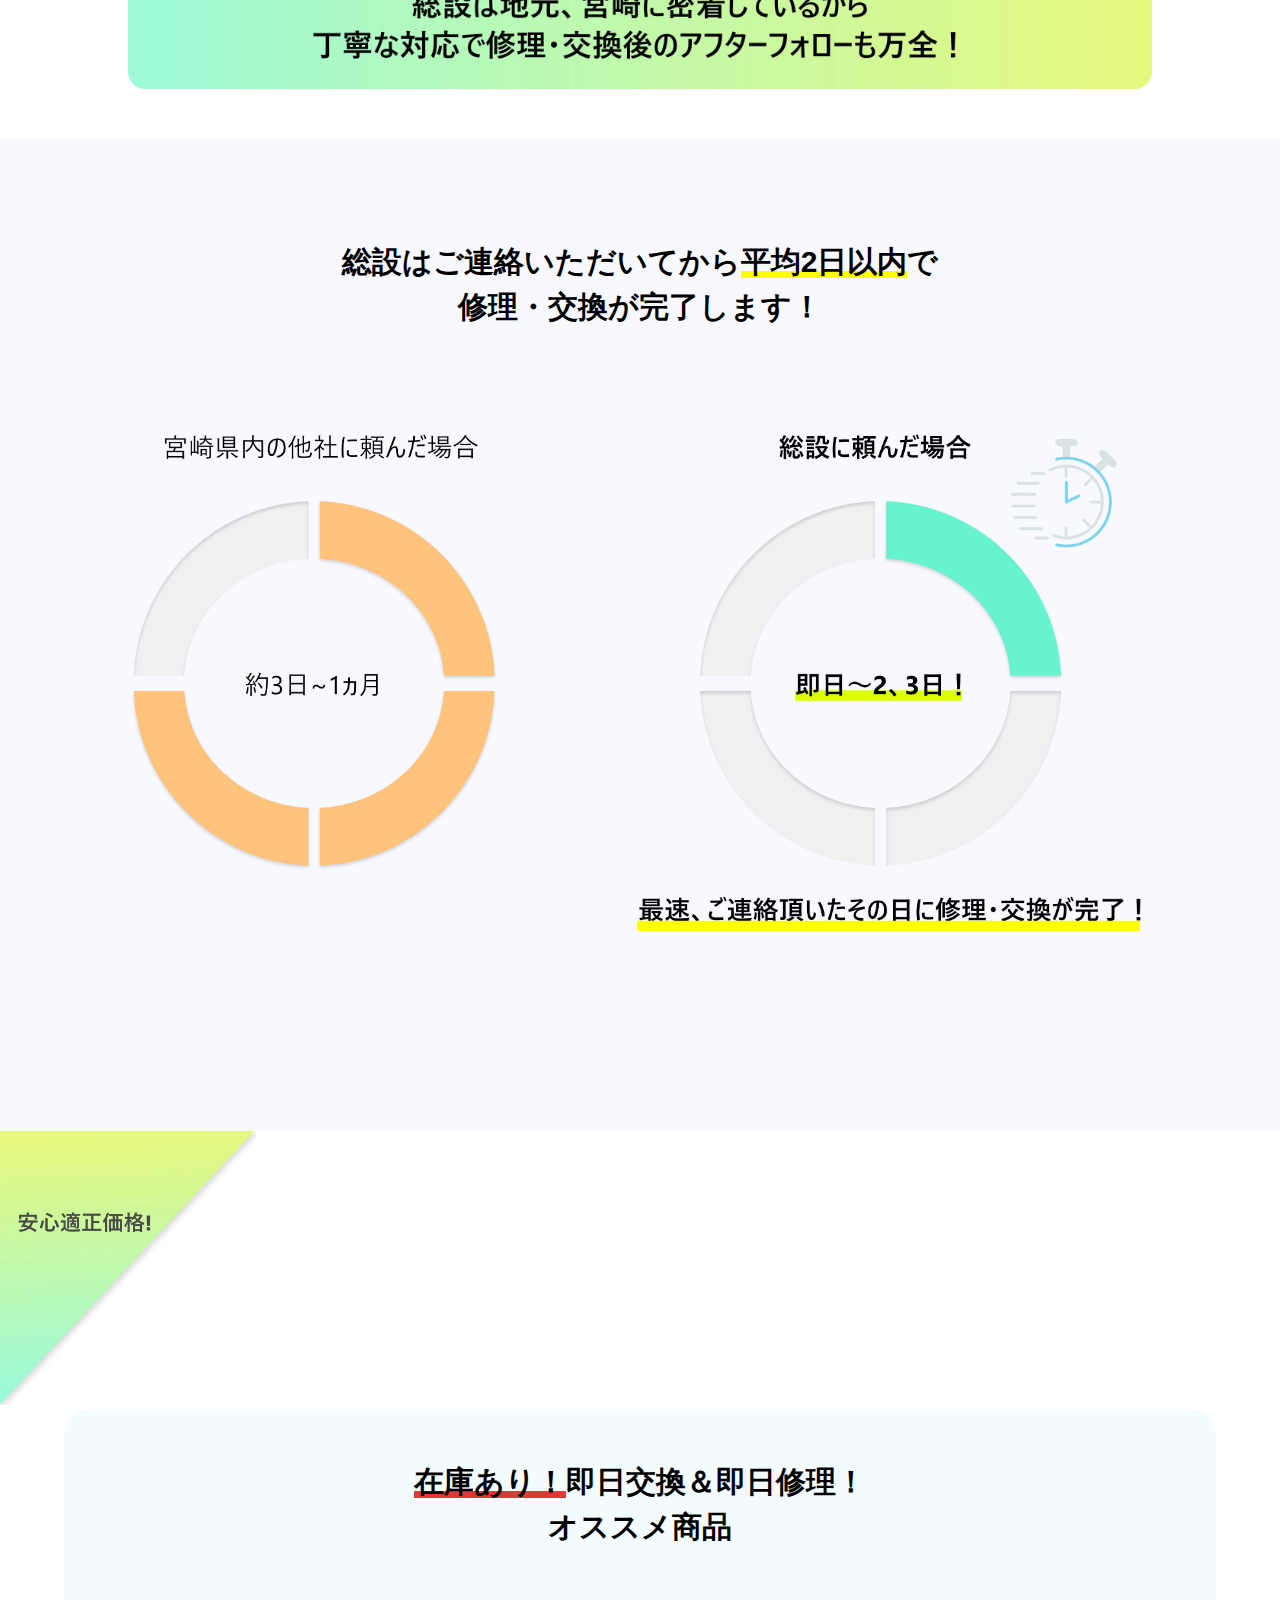
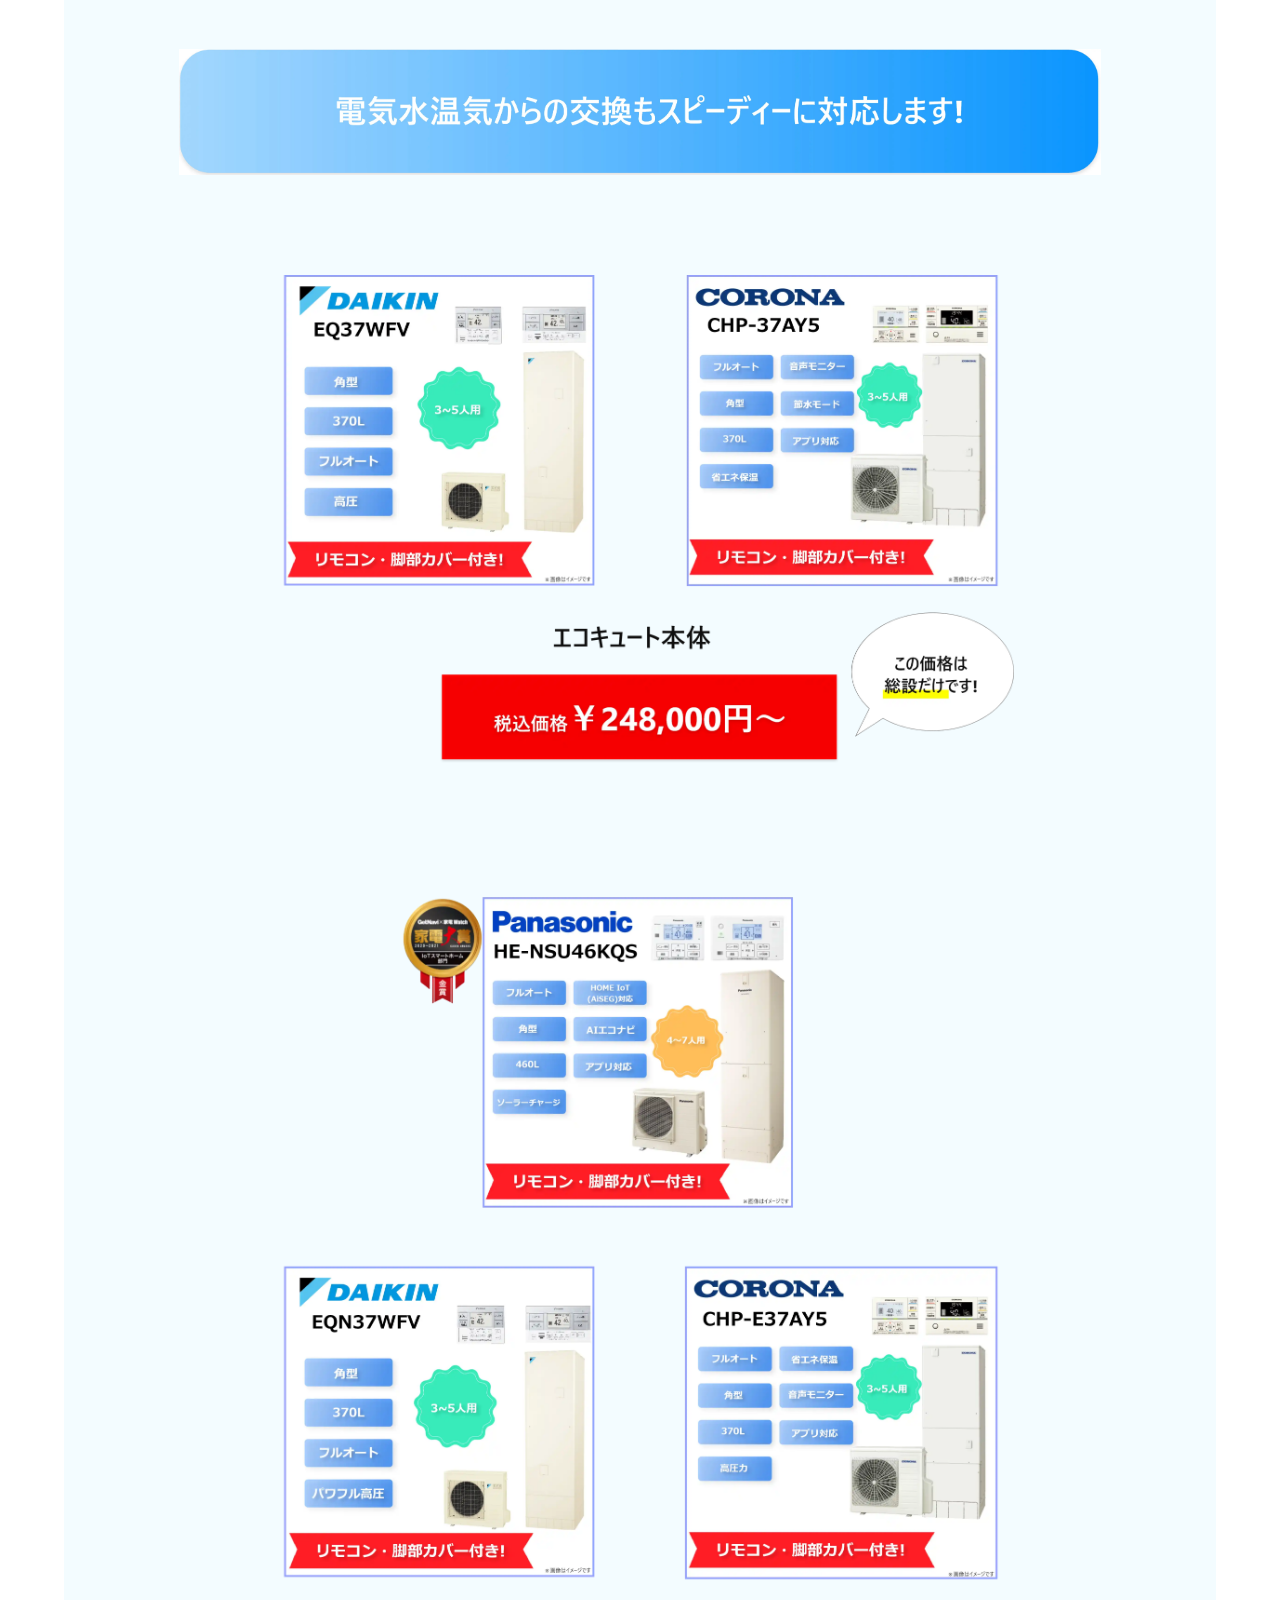
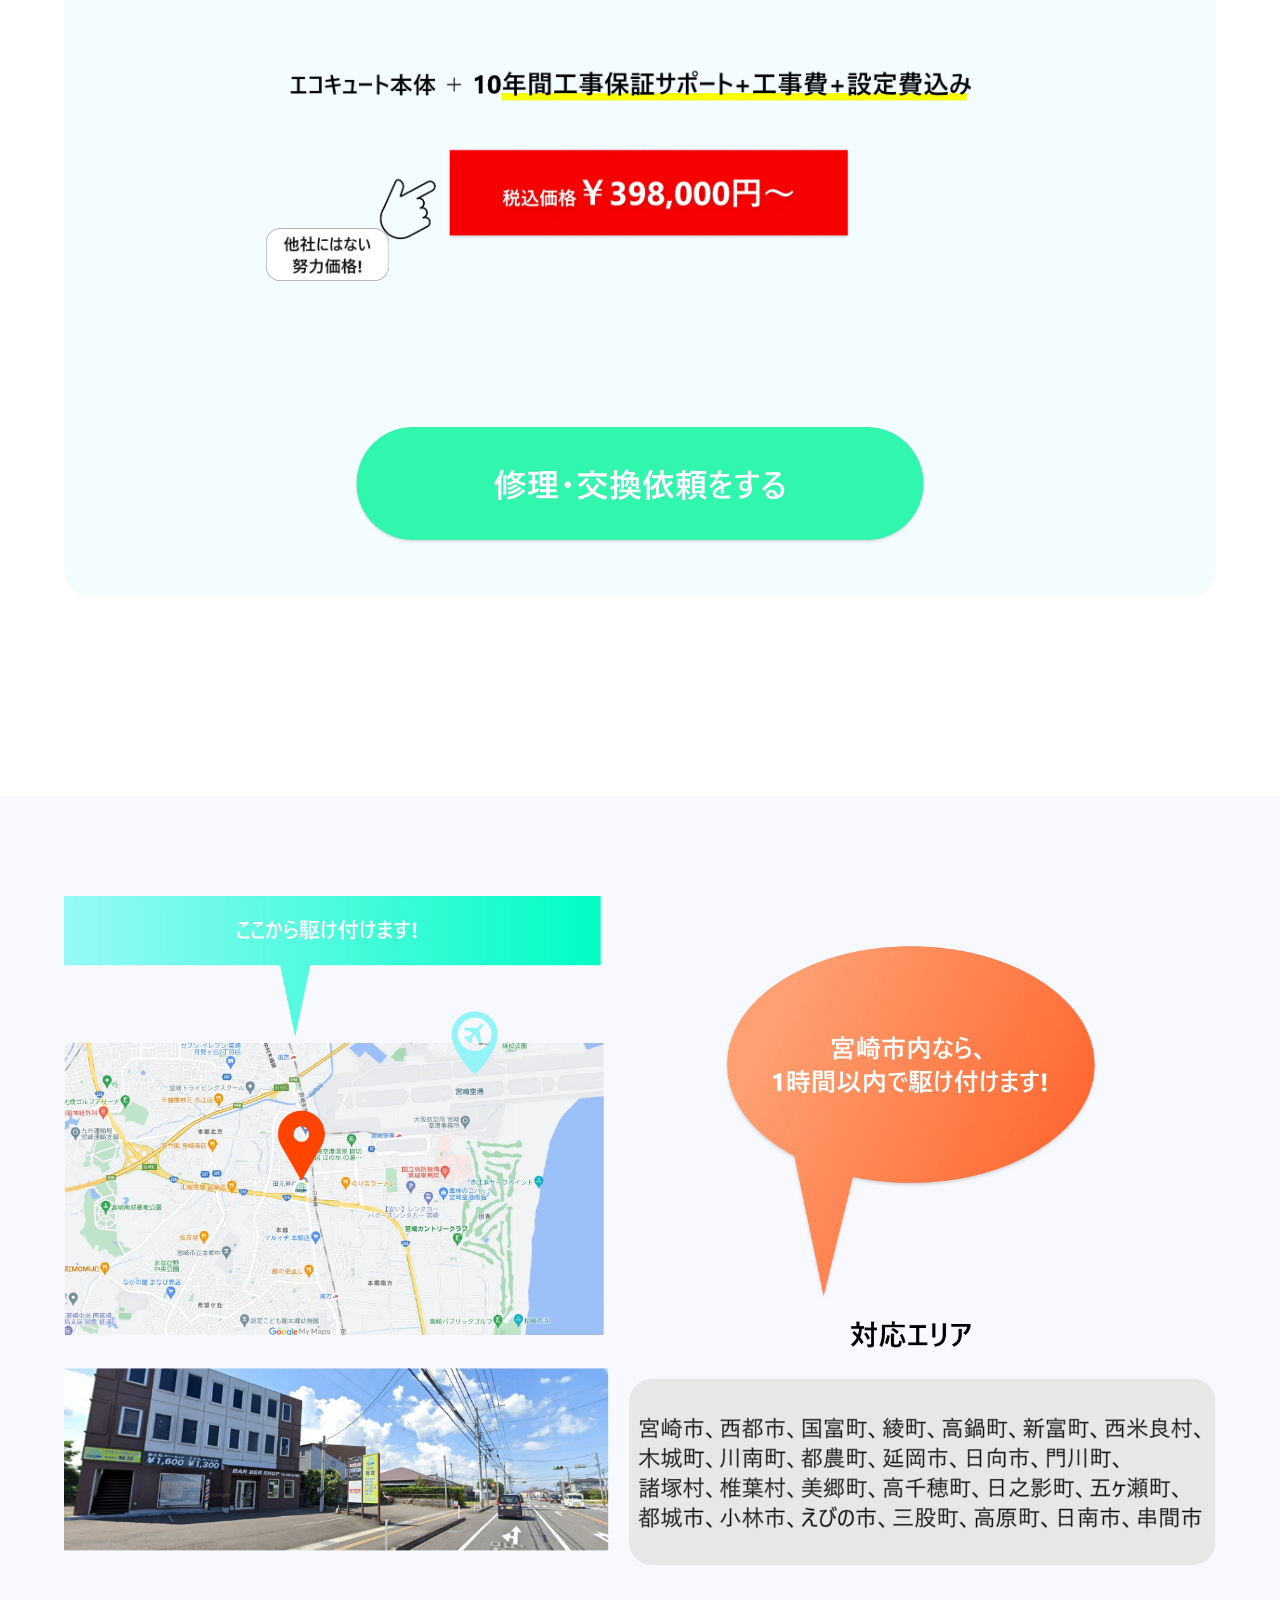
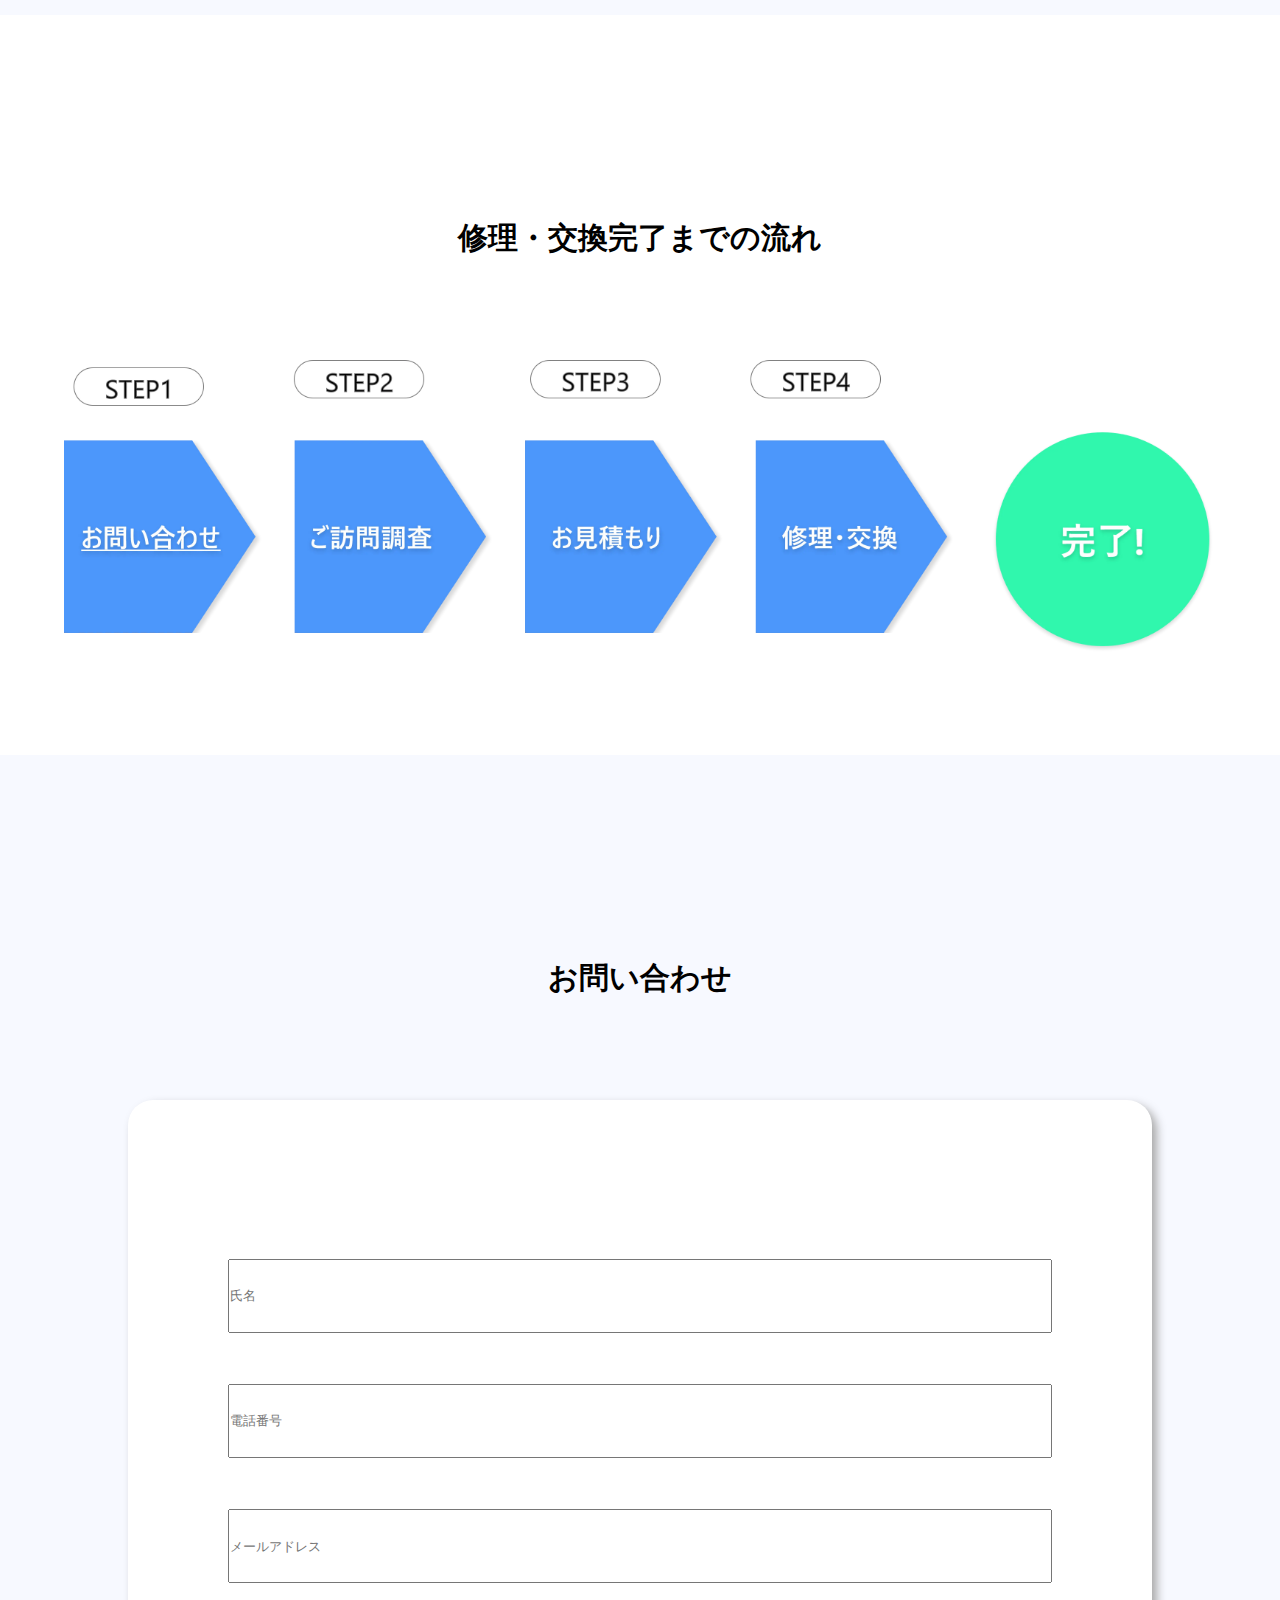
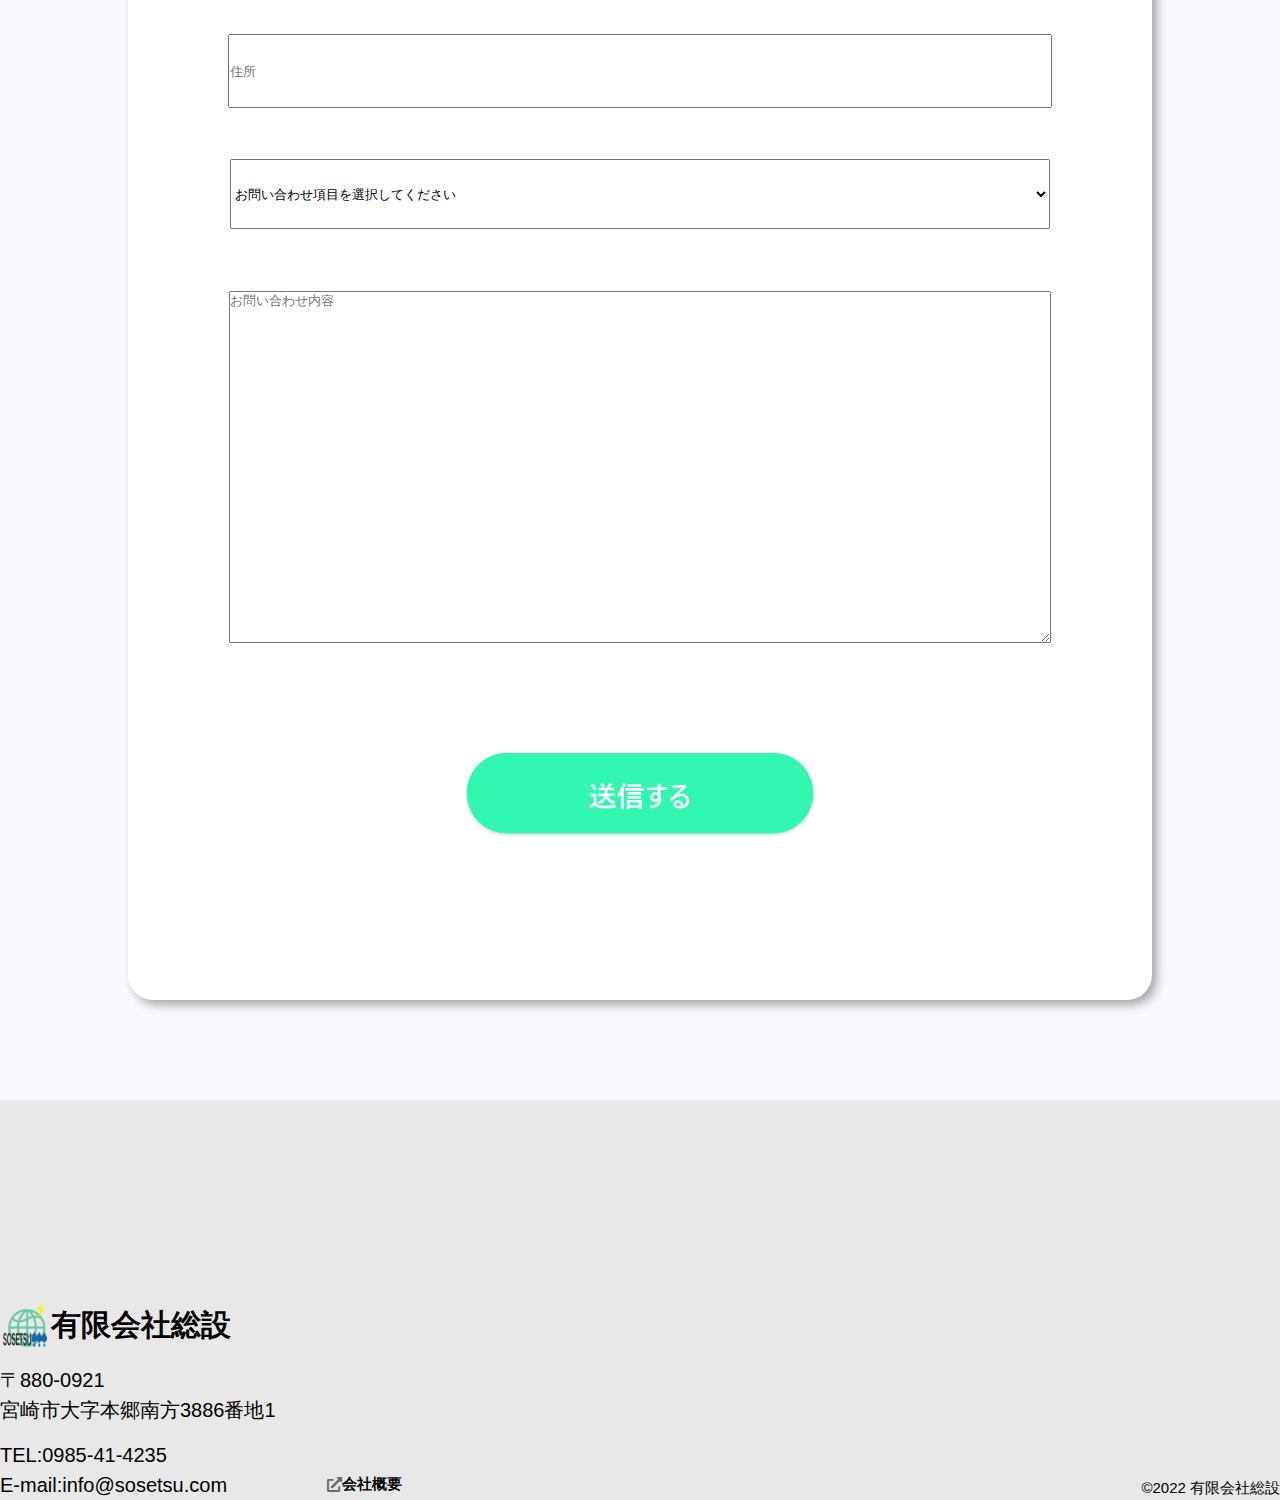
==== commit 8e42c1cf: "Add files via upload" ====
--- a/index.html
+++ b/index.html
@@ -30,14 +30,10 @@
 <div class="fastview">
     <img src="images/logo.webp" class="logo">
     <header>
-
-    <div class="fastview-right">
-        <div class="fastview-right-inner">
+        <div class="fastview-right">
             <img src="images/firstview-speechbubble.webp" class="firstview-speechbubble">
-            <a href="tel:0985-41-4235"><img src="images/cv-phone-firstview.webp" class="cv-phone-firstview"></a>
-        </div>
-    </div>
-    
+            <a href="tel:0985-41-4235" class="cv-phone-firstview-a"><img src="images/cv-phone-firstview.webp" class="cv-phone-firstview"></a>
+        </div>
         <div class="fastview-right-sp">
             <a href="tel:0985-41-4235" class="cv-phone-sp"><img src="images/cv-phone-sp.webp" class="pic-cv-phone-sp"></a>
             <a href="#ca-contact" class="cv-fv-sp"><img src="images/cv-fv-sp.webp" class="pic-cv-fv-sp"></a>
--- a/css/index.css
+++ b/css/index.css
@@ -46,34 +46,28 @@
 }
 .firstview-speechbubble {
 	height: 170%;
-	margin: 0;
 }
 .cv-phone-firstview {
-	margin: 0;
 	height: 110%;
 }
 .cv-phone-firstview:hover {
 	height: 113%;
 	opacity: 0.7;
 }
+.cv-phone-firstview-a{
+	display: block;
+		height: 110%;
+}
 .fastview {
 	position: relative;
 	width: 100%;
 	height: 100%;
 }
-.fastview-right {
-	position: relative;
-	float: right;
-	width: 90%;
-	height: 100%;
-}
-.fastview-right-inner {
-	height: 100%;
-	display: flex;
-	position: absolute;
-	top: 0%;
-	right: 0%;
-	transform: translate(-0%,-0%);
+.fastview-right{
+	display: block;
+		height: 100%;
+	   	float: right;
+        display: flex;
 }
 .fastview-right-sp {
 	display: none;
